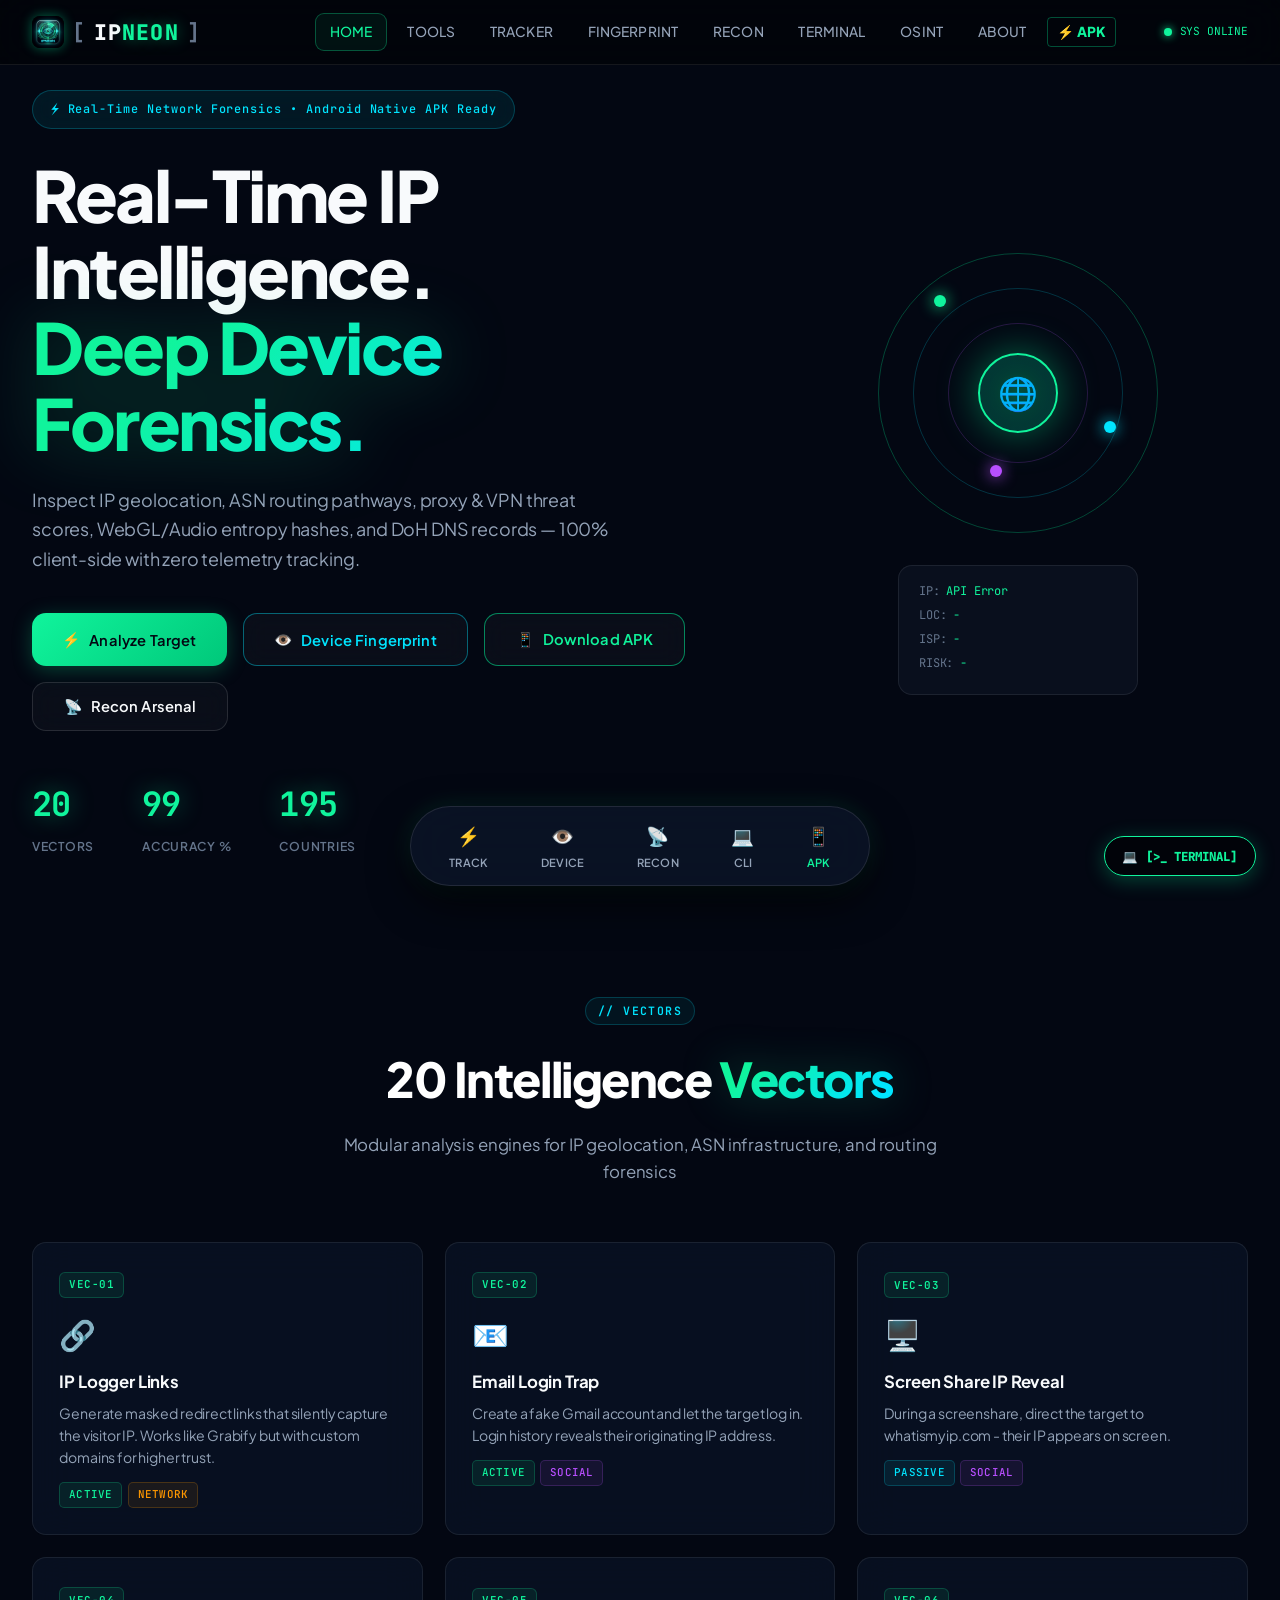
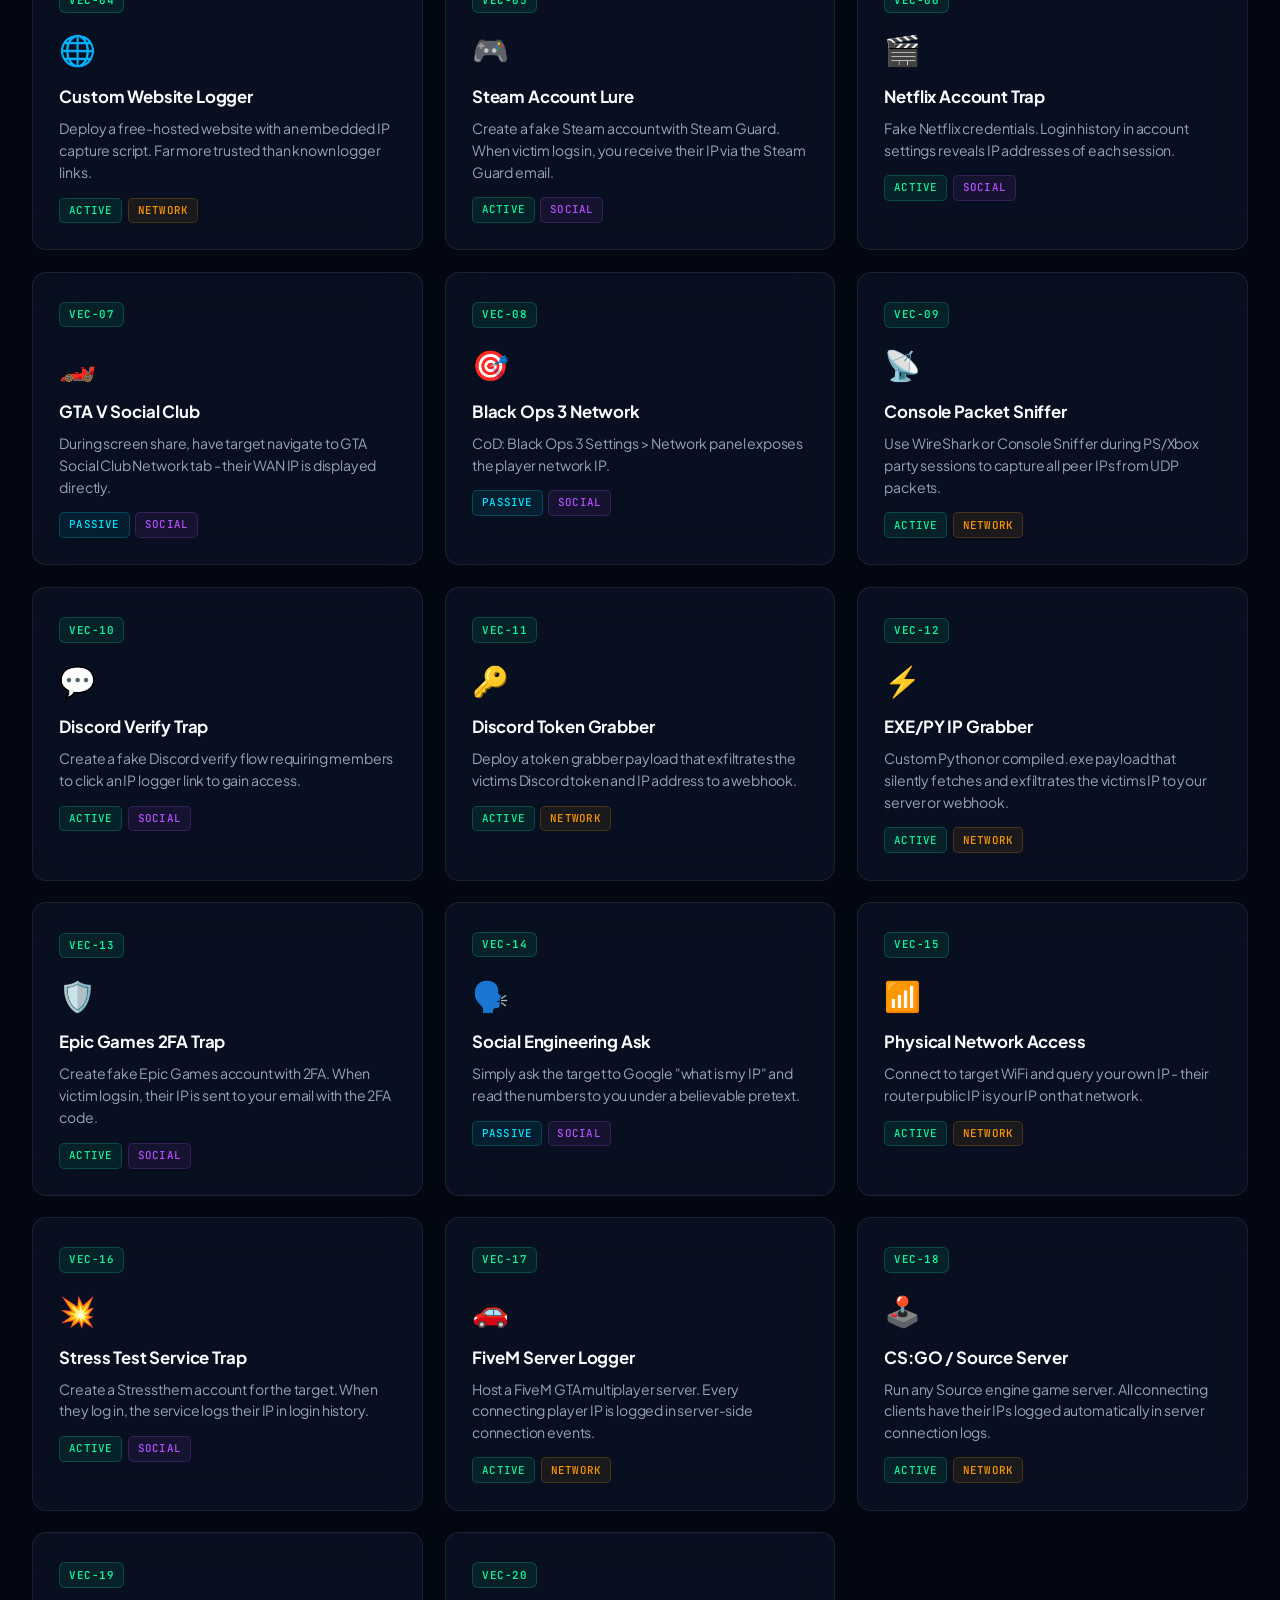
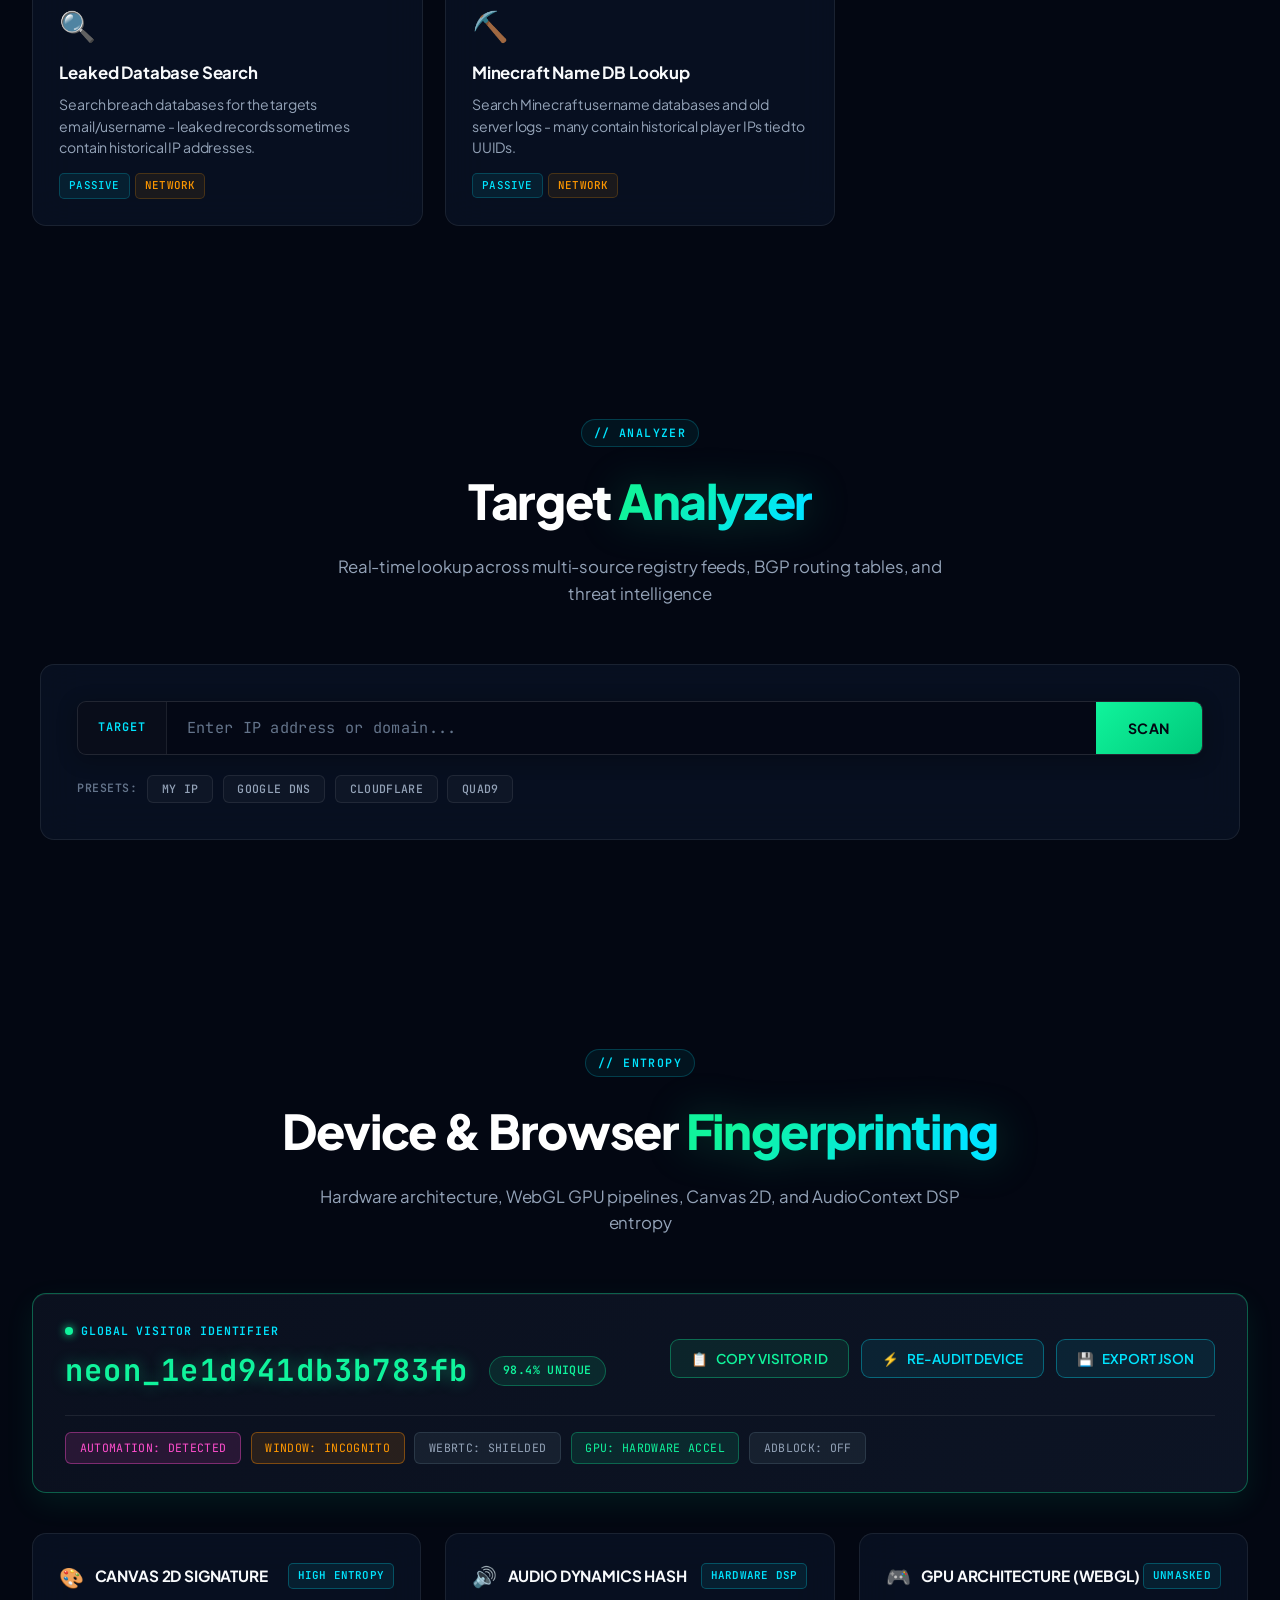
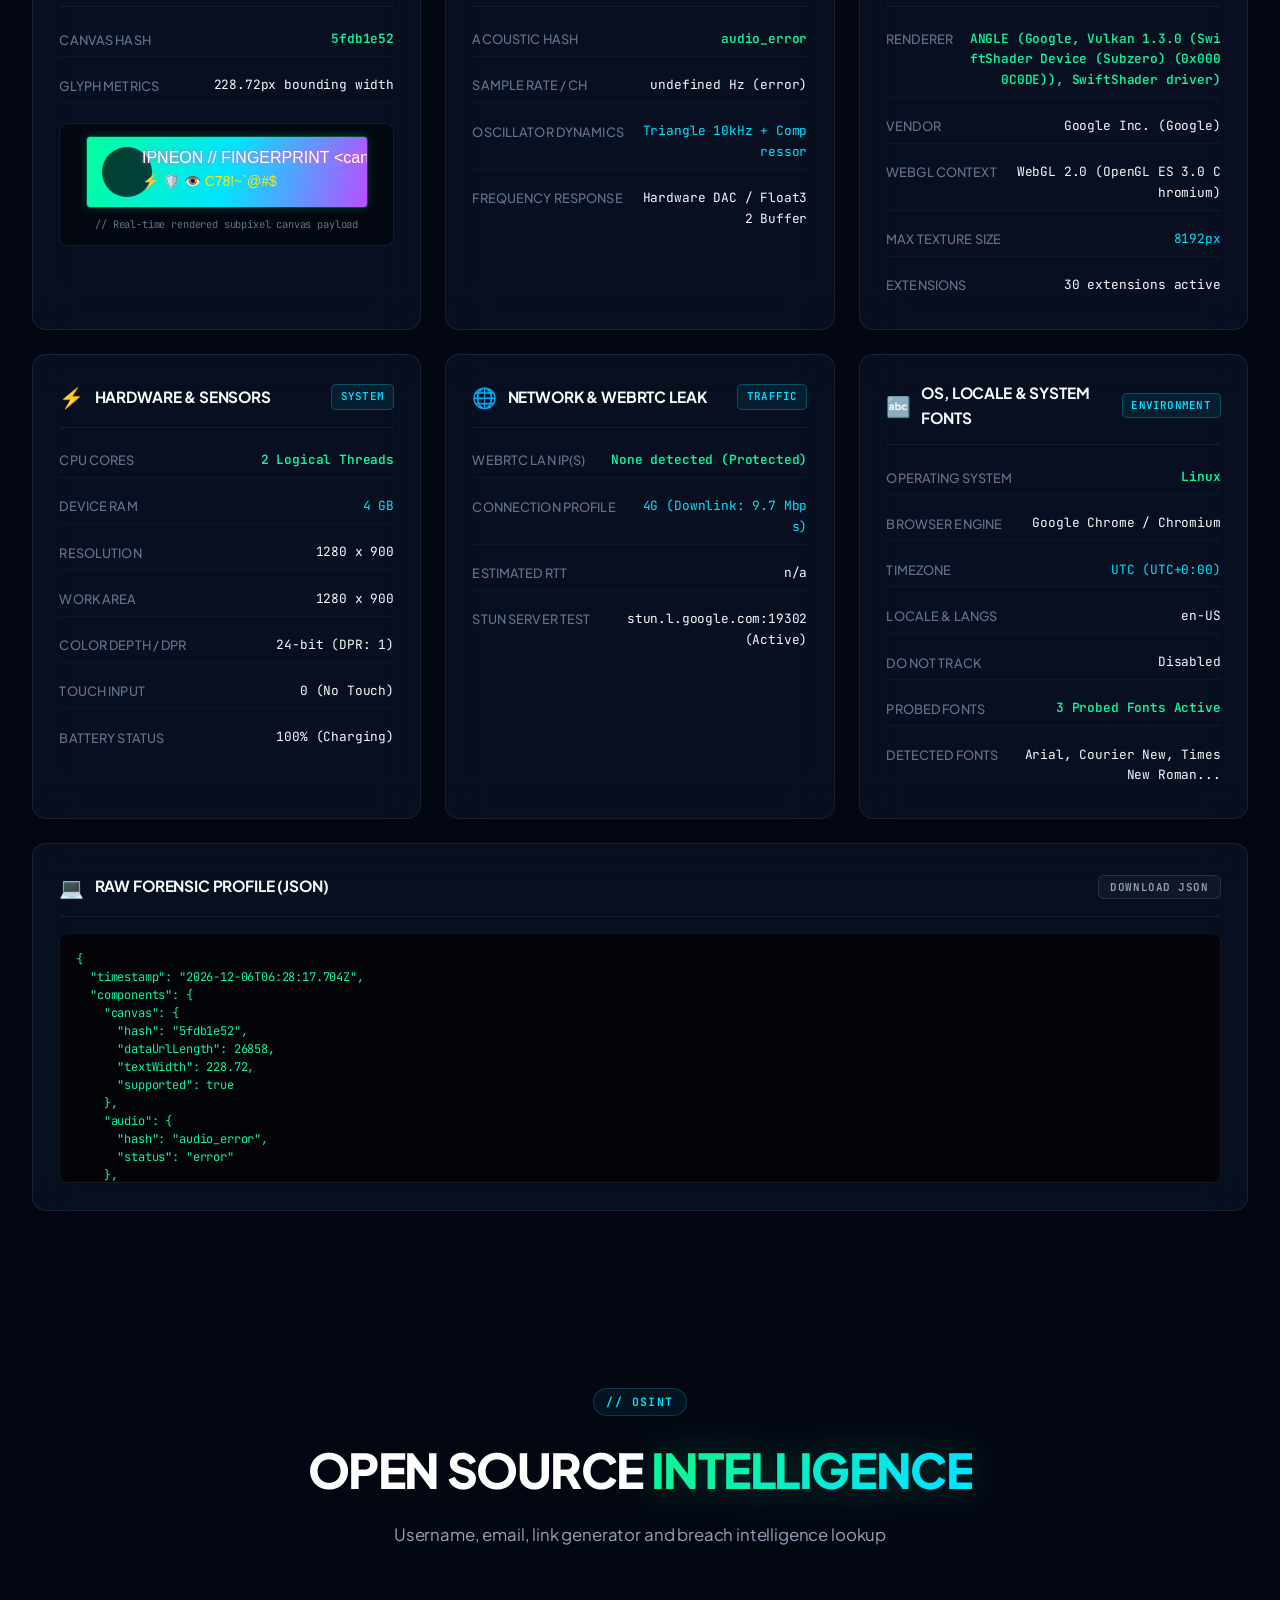
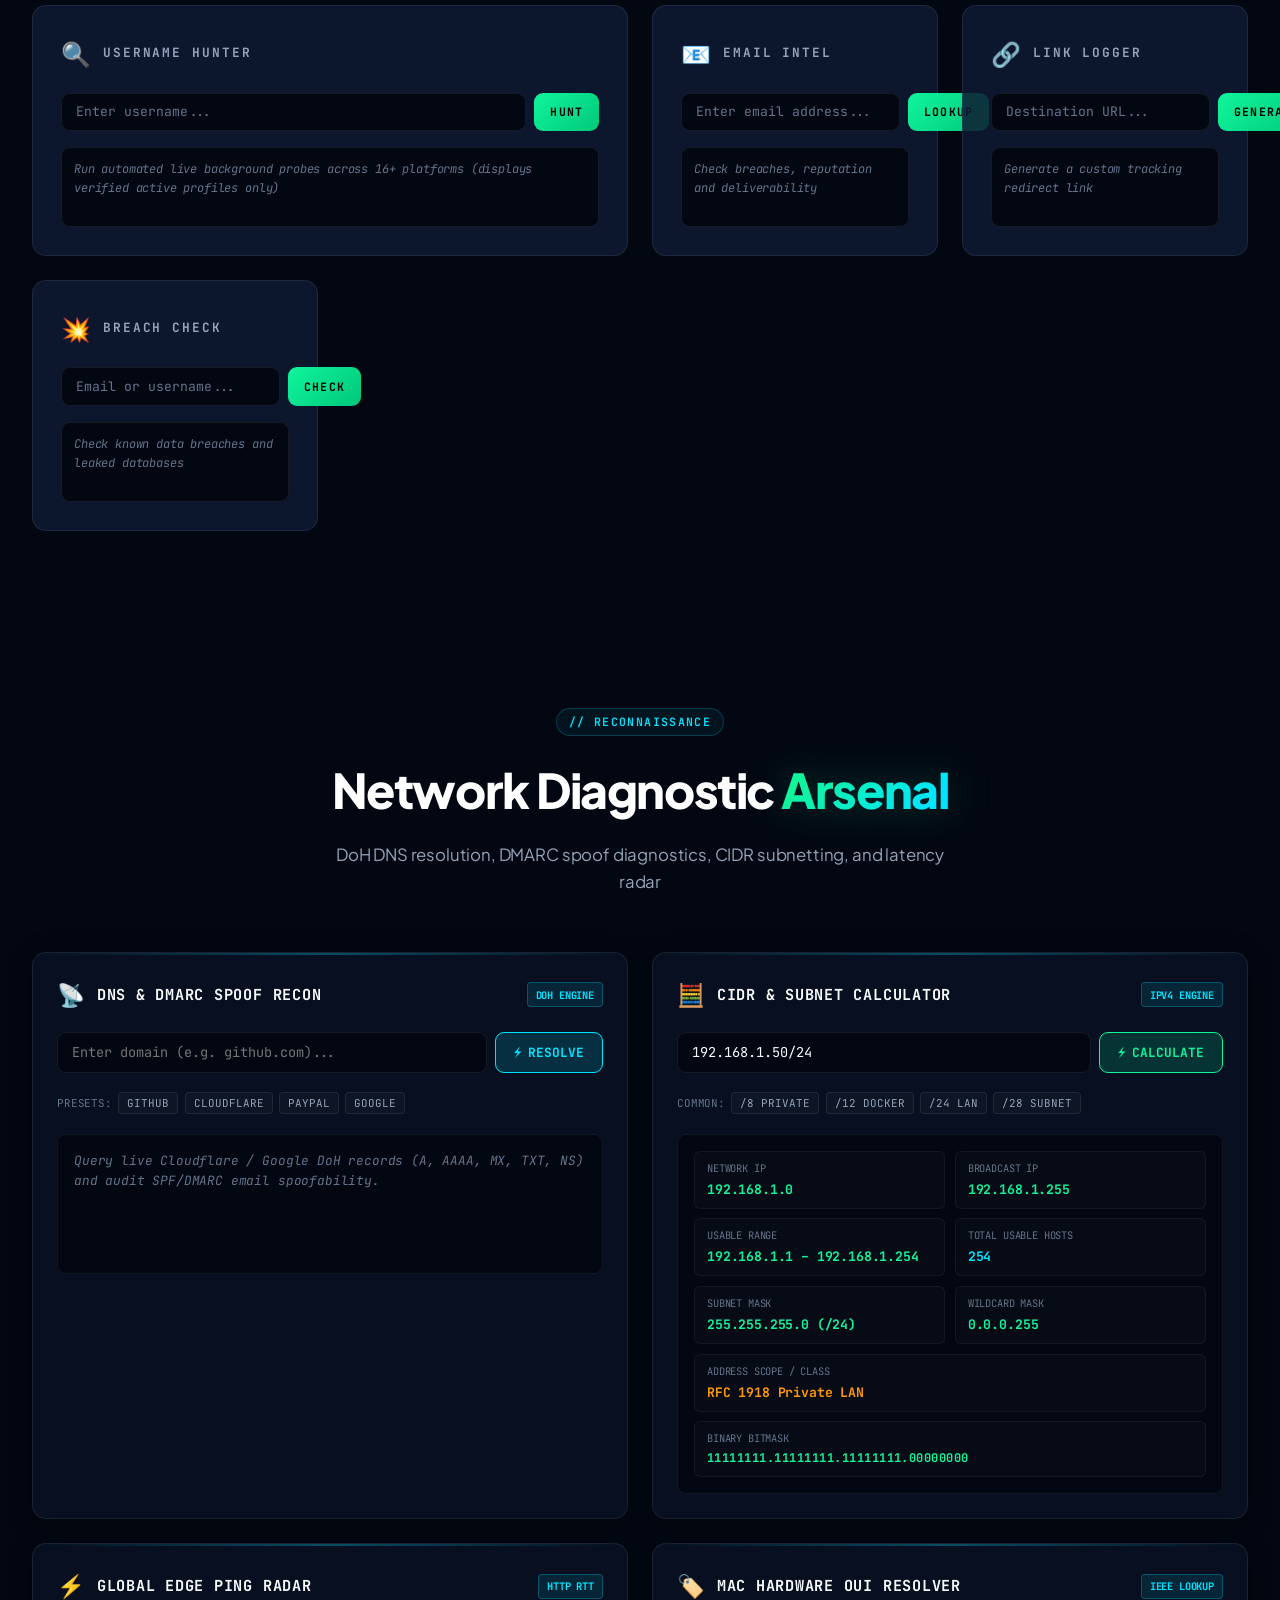
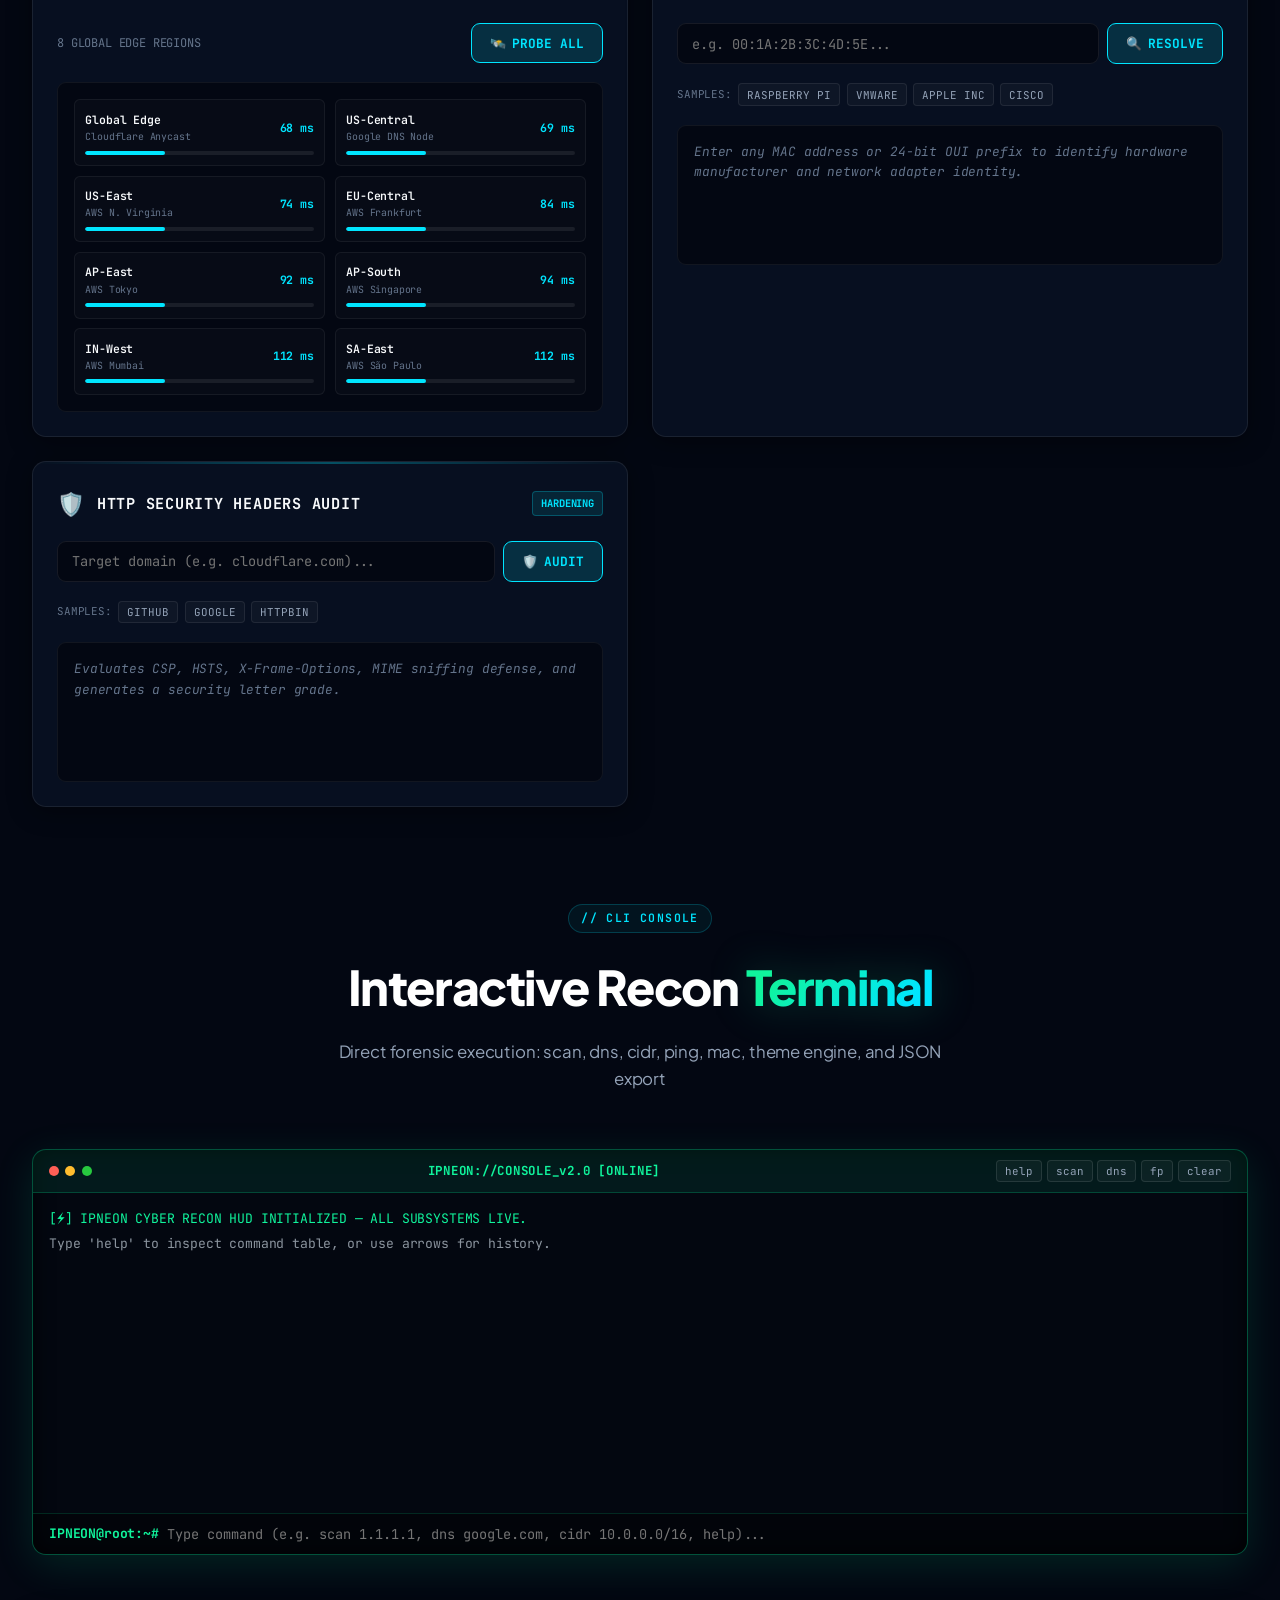
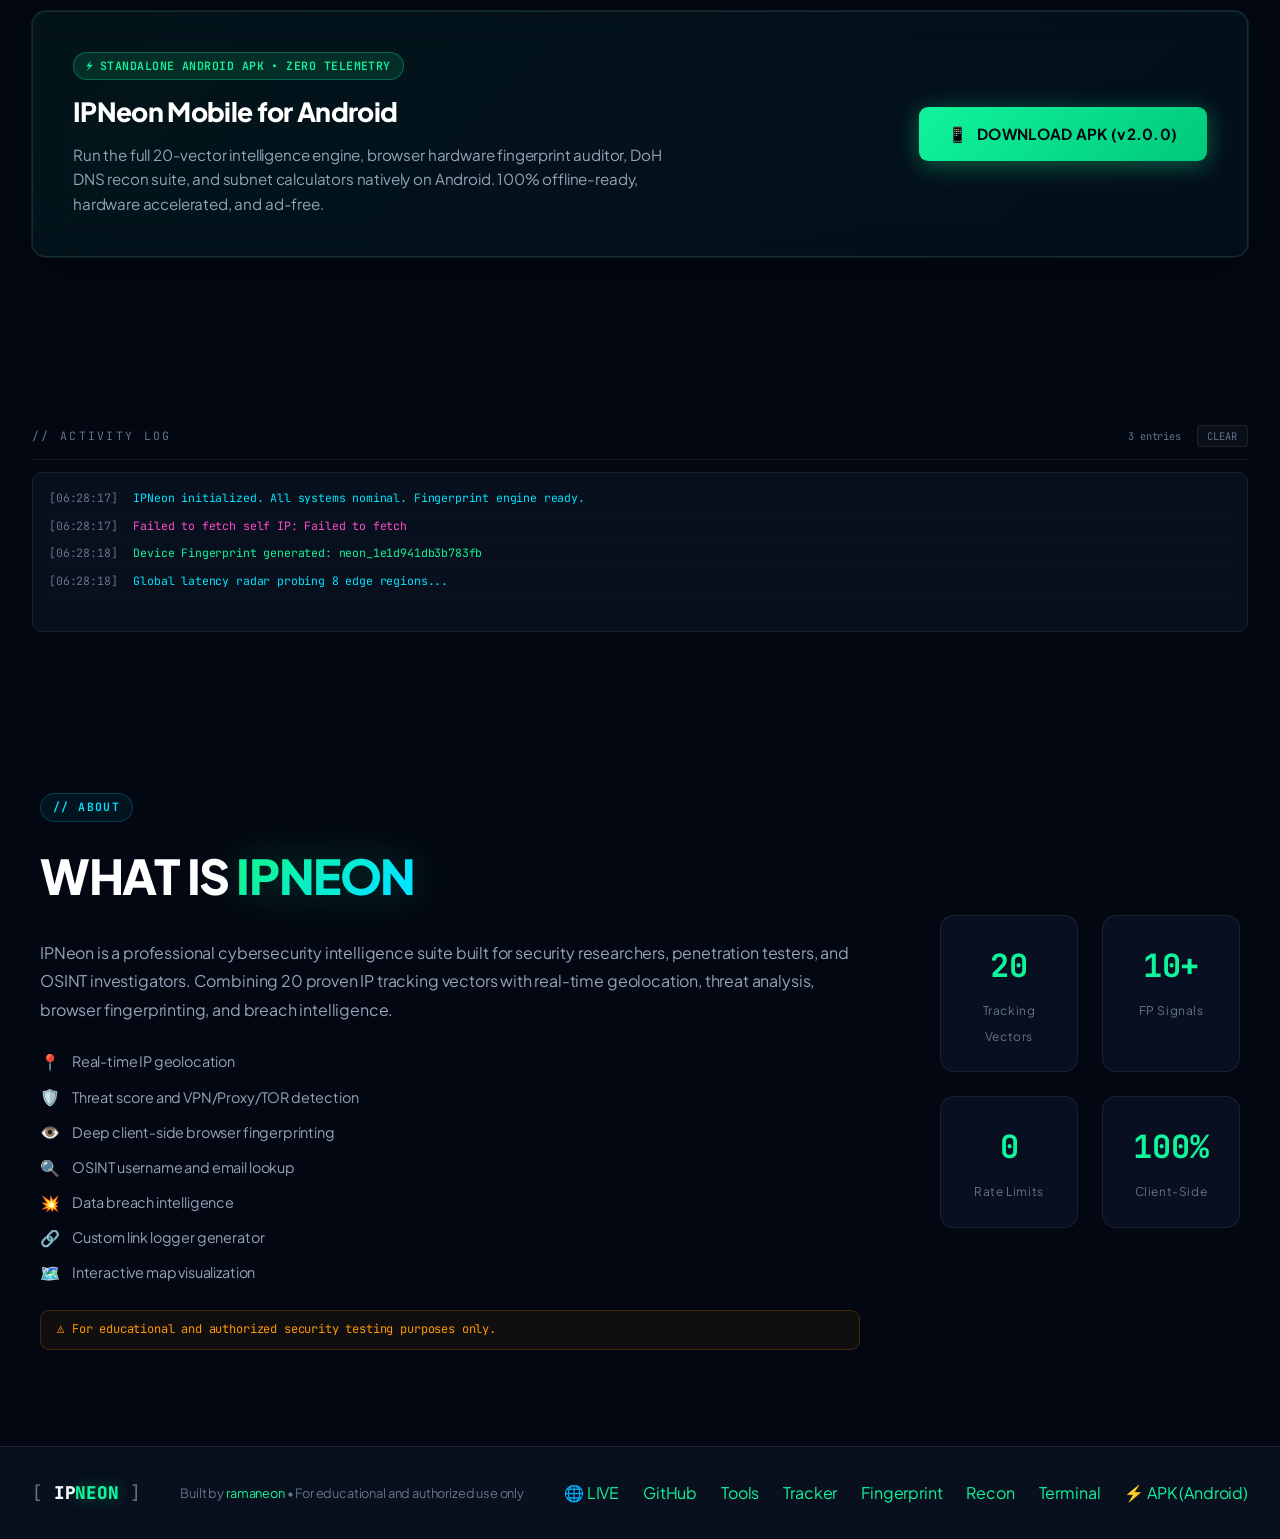
==== index.html @ 326566da "docs: remove external fingerprint.to references across repository and web pages" ====
﻿<!DOCTYPE html>
<html lang="en">
<head>
  <meta charset="UTF-8" />
  <meta name="viewport" content="width=device-width, initial-scale=1.0" />
  <title>IPNeon - Advanced IP Intelligence & Browser Fingerprinting Suite</title>
  <meta name="description" content="IPNeon is a professional cybersecurity suite for IP intelligence, OSINT reconnaissance, threat geolocation, and deep hardware/browser device fingerprinting." />
  <link rel="preconnect" href="https://fonts.googleapis.com" />
  <link rel="preconnect" href="https://fonts.gstatic.com" crossorigin />
  <link href="https://fonts.googleapis.com/css2?family=JetBrains+Mono:wght@400;500;600;700&family=Plus+Jakarta+Sans:ital,wght@0,300;0,400;0,500;0,600;0,700;0,800;1,400;1,600&display=swap" rel="stylesheet" />
  <link rel="stylesheet" href="css/style.css" />
</head>
<body>
  <!-- CYBER SPLASH BOOTLOADER HUD -->
  <div class="cyber-splash-screen" id="cyber-splash">
    <div class="splash-logo-wrap">
      <div class="splash-radar-pulse"></div>
      <img src="assets/logo.png" alt="IPNeon Cyber Logo" class="splash-logo-img" />
    </div>
    <div class="splash-title">IP<span>NEON</span></div>
    <div class="splash-progress-track">
      <div class="splash-progress-bar" id="splash-pbar"></div>
    </div>
    <div class="splash-status-text" id="splash-status">INITIALIZING RECON ENGINE...</div>
  </div>

  <canvas id="matrixCanvas"></canvas>
  <div id="particles"></div>

  <header class="header" id="header">
    <div class="header-inner">
      <div class="logo" id="logo">
        <img src="assets/logo.png" alt="Logo" class="header-logo-icon" />
        <span class="logo-bracket">[</span>
        <span class="logo-text">IP<span class="logo-accent">NEON</span></span>
        <span class="logo-bracket">]</span>
      </div>
      <nav class="nav" id="main-nav">
        <a href="#home" class="nav-link active" id="nav-home">HOME</a>
        <a href="#tools" class="nav-link" id="nav-tools">TOOLS</a>
        <a href="#tracker" class="nav-link" id="nav-tracker">TRACKER</a>
        <a href="#fingerprint" class="nav-link" id="nav-fingerprint">FINGERPRINT</a>
        <a href="#recon" class="nav-link" id="nav-recon">RECON</a>
        <a href="#terminal" class="nav-link" id="nav-terminal">TERMINAL</a>
        <a href="#osint" class="nav-link" id="nav-osint">OSINT</a>
        <a href="#about" class="nav-link" id="nav-about">ABOUT</a>
        <a href="ipneon.apk" download class="nav-link" id="nav-apk" style="color:var(--neon-green); font-weight:800; border:1px solid rgba(0,255,159,0.3); border-radius:4px; padding:0.2rem 0.6rem;">⚡ APK</a>
      </nav>
      <div class="header-status" id="header-status">
        <span class="status-dot"></span>
        <span class="status-text">SYS ONLINE</span>
      </div>
      <button class="hamburger" id="hamburger" onclick="toggleMenu()" aria-label="Toggle navigation">
        <span></span><span></span><span></span>
      </button>
    </div>
  </header>

  <section class="hero" id="home">
    <div class="hero-content">
      <div class="hero-badge" id="hero-badge">
        <span class="badge-icon">⚡</span> Real-Time Network Forensics &bull; Android Native APK Ready
      </div>
      <h1 class="hero-title" id="hero-title">
        <span class="title-line">Real-Time IP Intelligence.</span>
        <span class="title-line accent">Deep Device Forensics.</span>
      </h1>
      <p class="hero-sub" id="hero-sub">
        Inspect IP geolocation, ASN routing pathways, proxy &amp; VPN threat scores, WebGL/Audio entropy hashes, and DoH DNS records — 100% client-side with zero telemetry tracking.
      </p>
      <div class="hero-cta" id="hero-cta">
        <button class="btn-primary" id="btn-launch" onclick="scrollToSection('tracker')">
          <span class="btn-icon">⚡</span> Analyze Target
        </button>
        <button class="btn-secondary" id="btn-fp-hero" onclick="scrollToSection('fingerprint')" style="border-color: rgba(0,229,255,0.4); color: var(--neon-cyan);">
          <span class="btn-icon">👁️</span> Device Fingerprint
        </button>
        <a href="ipneon.apk" download class="btn-secondary" id="btn-apk-hero" style="border-color: rgba(0,255,159,0.5); color: var(--neon-green); text-decoration: none; display: inline-flex; align-items: center;">
          <span class="btn-icon">📱</span> Download APK
        </a>
        <button class="btn-secondary" id="btn-tools" onclick="scrollToSection('recon')">
          <span class="btn-icon">📡</span> Recon Arsenal
        </button>
      </div>
      <div class="hero-stats" id="hero-stats">
        <div class="stat-item">
          <span class="stat-num" data-target="20">0</span>
          <span class="stat-label">VECTORS</span>
        </div>
        <div class="stat-item">
          <span class="stat-num" data-target="99">0</span>
          <span class="stat-label">ACCURACY %</span>
        </div>
        <div class="stat-item">
          <span class="stat-num" data-target="195">0</span>
          <span class="stat-label">COUNTRIES</span>
        </div>
      </div>
    </div>
    <div class="hero-visual" id="hero-visual">
      <div class="globe-wrapper">
        <div class="globe" id="globe">
          <div class="globe-ring r1"></div>
          <div class="globe-ring r2"></div>
          <div class="globe-ring r3"></div>
          <div class="globe-core"><span class="globe-icon">🌐</span></div>
          <div class="globe-ping p1"></div>
          <div class="globe-ping p2"></div>
          <div class="globe-ping p3"></div>
        </div>
        <div class="globe-data" id="globe-data">
          <div class="gd-item">IP: <span class="gd-val" id="live-ip">Fetching...</span></div>
          <div class="gd-item">LOC: <span class="gd-val" id="live-loc">-</span></div>
          <div class="gd-item">ISP: <span class="gd-val" id="live-isp">-</span></div>
          <div class="gd-item">RISK: <span class="gd-val" id="live-threat">-</span></div>
        </div>
      </div>
    </div>
  </section>

  <section class="tools-section" id="tools">
    <div class="section-header">
      <span class="section-tag">// VECTORS</span>
      <h2 class="section-title">20 Intelligence <span class="accent">Vectors</span></h2>
      <p class="section-sub">Modular analysis engines for IP geolocation, ASN infrastructure, and routing forensics</p>
    </div>
    <div class="tools-grid" id="tools-grid"></div>
  </section>

  <section class="tracker-section" id="tracker">
    <div class="section-header">
      <span class="section-tag">// ANALYZER</span>
      <h2 class="section-title">Target <span class="accent">Analyzer</span></h2>
      <p class="section-sub">Real-time lookup across multi-source registry feeds, BGP routing tables, and threat intelligence</p>
    </div>
    <div class="tracker-container" id="tracker-container">
      <div class="tracker-input-panel" id="tracker-input-panel">
        <div class="input-group" id="input-group-main">
          <div class="input-prefix">TARGET</div>
          <input type="text" id="ip-input" class="ip-input" placeholder="Enter IP address or domain..." autocomplete="off" spellcheck="false" onkeydown="if(event.key==='Enter')runIPScan()" />
          <button class="btn-scan" id="btn-scan" onclick="runIPScan()">
            <span id="scan-btn-text">SCAN</span>
            <span class="scan-loader hidden" id="scan-loader">⌛</span>
          </button>
        </div>
        <div class="quick-targets" id="quick-targets">
          <span class="qt-label">PRESETS:</span>
          <button class="qt-btn" onclick="scanMyIP()">MY IP</button>
          <button class="qt-btn" onclick="scanPreset('8.8.8.8')">GOOGLE DNS</button>
          <button class="qt-btn" onclick="scanPreset('1.1.1.1')">CLOUDFLARE</button>
          <button class="qt-btn" onclick="scanPreset('9.9.9.9')">QUAD9</button>
        </div>
      </div>
      <div class="tracker-results hidden" id="tracker-results">
        <div class="results-grid" id="results-grid">
          <div class="result-card card-primary" id="card-geo">
            <div class="card-header">
              <span class="card-icon">📍</span>
              <span class="card-title">GEOLOCATION</span>
              <span class="card-status live">LIVE</span>
            </div>
            <div class="card-body">
              <div class="info-row"><span class="info-label">IP</span><span class="info-val highlight" id="res-ip">-</span></div>
              <div class="info-row"><span class="info-label">CITY</span><span class="info-val" id="res-city">-</span></div>
              <div class="info-row"><span class="info-label">REGION</span><span class="info-val" id="res-region">-</span></div>
              <div class="info-row"><span class="info-label">COUNTRY</span><span class="info-val" id="res-country">-</span></div>
              <div class="info-row"><span class="info-label">POSTAL</span><span class="info-val" id="res-postal">-</span></div>
              <div class="info-row"><span class="info-label">COORDS</span><span class="info-val" id="res-coords">-</span></div>
              <div class="info-row"><span class="info-label">TIMEZONE</span><span class="info-val" id="res-timezone">-</span></div>
            </div>
          </div>
          <div class="result-card card-secondary" id="card-network">
            <div class="card-header">
              <span class="card-icon">🌐</span>
              <span class="card-title">NETWORK</span>
              <span class="card-status" id="net-status">BGP</span>
            </div>
            <div class="card-body">
              <div class="info-row"><span class="info-label">ISP</span><span class="info-val" id="res-isp">-</span></div>
              <div class="info-row"><span class="info-label">ORG</span><span class="info-val" id="res-org">-</span></div>
              <div class="info-row"><span class="info-label">ASN</span><span class="info-val" id="res-asn">-</span></div>
              <div class="info-row"><span class="info-label">TYPE</span><span class="info-val" id="res-type">-</span></div>
              <div class="info-row"><span class="info-label">HOSTNAME</span><span class="info-val" id="res-hostname">-</span></div>
              <div class="info-row"><span class="info-label">DOMAIN</span><span class="info-val" id="res-domain">-</span></div>
            </div>
          </div>
          <div class="result-card card-threat" id="card-threat">
            <div class="card-header">
              <span class="card-icon">🛡️</span>
              <span class="card-title">THREAT ANALYSIS</span>
            </div>
            <div class="card-body">
              <div class="threat-gauge" id="threat-gauge">
                <svg viewBox="0 0 120 70" class="gauge-svg">
                  <path d="M10,65 A55,55 0 0,1 110,65" fill="none" stroke="#1a1a2e" stroke-width="10"/>
                  <path id="gauge-arc" d="M10,65 A55,55 0 0,1 110,65" fill="none" stroke="#00ff9f" stroke-width="10" stroke-dasharray="0 173"/>
                  <text x="60" y="58" text-anchor="middle" class="gauge-text" id="gauge-score-text">0</text>
                </svg>
                <div class="gauge-label" id="gauge-label">SAFE</div>
              </div>
              <div class="threat-flags">
                <div class="flag-row"><span class="flag-label">VPN</span><span class="flag-val" id="res-vpn">-</span></div>
                <div class="flag-row"><span class="flag-label">PROXY</span><span class="flag-val" id="res-proxy">-</span></div>
                <div class="flag-row"><span class="flag-label">TOR</span><span class="flag-val" id="res-tor">-</span></div>
                <div class="flag-row"><span class="flag-label">BOT</span><span class="flag-val" id="res-bot">-</span></div>
                <div class="flag-row"><span class="flag-label">DATACENTER</span><span class="flag-val" id="res-dc">-</span></div>
              </div>
            </div>
          </div>
          <div class="result-card card-map" id="card-map">
            <div class="card-header">
              <span class="card-icon">🗺️</span>
              <span class="card-title">MAP LOCATION</span>
            </div>
            <div class="map-container" id="map-container">
              <div class="map-placeholder" id="map-placeholder">
                <span class="map-icon">📍</span>
                <span>Scan an IP to pinpoint location</span>
              </div>
              <iframe id="map-frame" class="map-frame hidden" frameborder="0" allowfullscreen></iframe>
            </div>
          </div>
          <div class="result-card card-whois" id="card-whois">
            <div class="card-header">
              <span class="card-icon">📋</span>
              <span class="card-title">ADDITIONAL DATA</span>
            </div>
            <div class="card-body">
              <div class="info-row"><span class="info-label">MOBILE</span><span class="info-val" id="res-mobile">-</span></div>
              <div class="info-row"><span class="info-label">CONTINENT</span><span class="info-val" id="res-continent">-</span></div>
              <div class="info-row"><span class="info-label">CURRENCY</span><span class="info-val" id="res-currency">-</span></div>
              <div class="info-row"><span class="info-label">LANG</span><span class="info-val" id="res-lang">-</span></div>
              <div class="info-row"><span class="info-label">FLAG</span><span class="info-val" id="res-flag">-</span></div>
              <div class="info-row"><span class="info-label">CALLING</span><span class="info-val" id="res-calling">-</span></div>
            </div>
          </div>
          <div class="result-card card-terminal" id="card-terminal">
            <div class="card-header">
              <span class="card-icon">💻</span>
              <span class="card-title">RAW OUTPUT</span>
              <button class="copy-btn" id="copy-raw-btn" onclick="copyRaw()">COPY</button>
            </div>
            <div class="terminal-body">
              <pre id="raw-output" class="raw-pre">// Awaiting target...</pre>
            </div>
          </div>
        </div>
      </div>
    </div>
  </section>

  <!-- BROWSER FINGERPRINTING SECTION -->
  <section class="fingerprint-section" id="fingerprint">
    <div class="section-header">
      <span class="section-tag">// ENTROPY</span>
      <h2 class="section-title">Device &amp; Browser <span class="accent">Fingerprinting</span></h2>
      <p class="section-sub">Hardware architecture, WebGL GPU pipelines, Canvas 2D, and AudioContext DSP entropy</p>
    </div>

    <!-- Hero Visitor ID Card -->
    <div class="fp-hero-card" id="fp-hero-card">
      <div class="fp-hero-top">
        <div class="fp-id-group">
          <span class="fp-id-label">
            <span class="status-dot"></span> GLOBAL VISITOR IDENTIFIER
          </span>
          <div class="fp-id-val-wrap">
            <span class="fp-visitor-id" id="fp-visitor-id">CALCULATING...</span>
            <span class="fp-confidence-badge" id="fp-confidence">ANALYZING ENTROPY</span>
          </div>
        </div>
        <div class="fp-actions">
          <button class="fp-btn" id="btn-copy-fp" onclick="copyFingerprintId()">
            <span>📋</span> COPY VISITOR ID
          </button>
          <button class="fp-btn fp-btn-secondary" id="btn-rescan-fp" onclick="collectFingerprint()">
            <span>⚡</span> RE-AUDIT DEVICE
          </button>
          <button class="fp-btn fp-btn-secondary" id="btn-export-fp" onclick="exportFingerprintJson()">
            <span>💾</span> EXPORT JSON
          </button>
        </div>
      </div>

      <!-- Anomaly & Bot Badges -->
      <div class="fp-badges-row">
        <div class="fp-badge badge-neutral" id="badge-bot">BOT: TESTING...</div>
        <div class="fp-badge badge-neutral" id="badge-incognito">WINDOW: DETECTING...</div>
        <div class="fp-badge badge-neutral" id="badge-webrtc">WEBRTC: CHECKING...</div>
        <div class="fp-badge badge-neutral" id="badge-gpu">GPU: QUERYING...</div>
        <div class="fp-badge badge-neutral" id="badge-adblock">ADBLOCK: TESTING...</div>
      </div>
    </div>

    <!-- Fingerprint Analysis Grid -->
    <div class="fp-grid">

      <!-- Card 1: Canvas & Visual Signature -->
      <div class="fp-card">
        <div class="fp-card-header">
          <div class="fp-card-title-group">
            <span class="fp-card-icon">🎨</span>
            <span class="fp-card-title">CANVAS 2D SIGNATURE</span>
          </div>
          <span class="fp-card-tag">HIGH ENTROPY</span>
        </div>
        <div class="fp-card-body">
          <div class="fp-prop-row">
            <span class="fp-prop-label">CANVAS HASH</span>
            <span class="fp-prop-val highlight" id="fp-canvas-hash">Analyzing...</span>
          </div>
          <div class="fp-prop-row">
            <span class="fp-prop-label">GLYPH METRICS</span>
            <span class="fp-prop-val" id="fp-canvas-metrics">Calculating...</span>
          </div>
          <div class="fp-canvas-box">
            <canvas id="fp-canvas-preview" class="fp-canvas-preview"></canvas>
            <span class="fp-canvas-sub">// Real-time rendered subpixel canvas payload</span>
          </div>
        </div>
      </div>

      <!-- Card 2: AudioContext Acoustic Signature -->
      <div class="fp-card">
        <div class="fp-card-header">
          <div class="fp-card-title-group">
            <span class="fp-card-icon">🔊</span>
            <span class="fp-card-title">AUDIO DYNAMICS HASH</span>
          </div>
          <span class="fp-card-tag">HARDWARE DSP</span>
        </div>
        <div class="fp-card-body">
          <div class="fp-prop-row">
            <span class="fp-prop-label">ACOUSTIC HASH</span>
            <span class="fp-prop-val highlight" id="fp-audio-hash">Synthesizing...</span>
          </div>
          <div class="fp-prop-row">
            <span class="fp-prop-label">SAMPLE RATE / CH</span>
            <span class="fp-prop-val" id="fp-audio-rate">Querying...</span>
          </div>
          <div class="fp-prop-row">
            <span class="fp-prop-label">OSCILLATOR DYNAMICS</span>
            <span class="fp-prop-val cyan">Triangle 10kHz + Compressor</span>
          </div>
          <div class="fp-prop-row">
            <span class="fp-prop-label">FREQUENCY RESPONSE</span>
            <span class="fp-prop-val">Hardware DAC / Float32 Buffer</span>
          </div>
        </div>
      </div>

      <!-- Card 3: WebGL & GPU Hardware -->
      <div class="fp-card">
        <div class="fp-card-header">
          <div class="fp-card-title-group">
            <span class="fp-card-icon">🎮</span>
            <span class="fp-card-title">GPU ARCHITECTURE (WEBGL)</span>
          </div>
          <span class="fp-card-tag">UNMASKED</span>
        </div>
        <div class="fp-card-body">
          <div class="fp-prop-row">
            <span class="fp-prop-label">RENDERER</span>
            <span class="fp-prop-val highlight" id="fp-gpu-renderer">Querying GPU...</span>
          </div>
          <div class="fp-prop-row">
            <span class="fp-prop-label">VENDOR</span>
            <span class="fp-prop-val" id="fp-gpu-vendor">-</span>
          </div>
          <div class="fp-prop-row">
            <span class="fp-prop-label">WEBGL CONTEXT</span>
            <span class="fp-prop-val" id="fp-webgl-version">-</span>
          </div>
          <div class="fp-prop-row">
            <span class="fp-prop-label">MAX TEXTURE SIZE</span>
            <span class="fp-prop-val cyan" id="fp-max-texture">-</span>
          </div>
          <div class="fp-prop-row">
            <span class="fp-prop-label">EXTENSIONS</span>
            <span class="fp-prop-val" id="fp-webgl-exts">-</span>
          </div>
        </div>
      </div>

      <!-- Card 4: Hardware & Display Sensors -->
      <div class="fp-card">
        <div class="fp-card-header">
          <div class="fp-card-title-group">
            <span class="fp-card-icon">⚡</span>
            <span class="fp-card-title">HARDWARE & SENSORS</span>
          </div>
          <span class="fp-card-tag">SYSTEM</span>
        </div>
        <div class="fp-card-body">
          <div class="fp-prop-row">
            <span class="fp-prop-label">CPU CORES</span>
            <span class="fp-prop-val highlight" id="fp-cpu-cores">Querying...</span>
          </div>
          <div class="fp-prop-row">
            <span class="fp-prop-label">DEVICE RAM</span>
            <span class="fp-prop-val cyan" id="fp-ram-mem">Querying...</span>
          </div>
          <div class="fp-prop-row">
            <span class="fp-prop-label">RESOLUTION</span>
            <span class="fp-prop-val" id="fp-screen-res">-</span>
          </div>
          <div class="fp-prop-row">
            <span class="fp-prop-label">WORK AREA</span>
            <span class="fp-prop-val" id="fp-screen-avail">-</span>
          </div>
          <div class="fp-prop-row">
            <span class="fp-prop-label">COLOR DEPTH / DPR</span>
            <span class="fp-prop-val" id="fp-color-depth">-</span>
          </div>
          <div class="fp-prop-row">
            <span class="fp-prop-label">TOUCH INPUT</span>
            <span class="fp-prop-val" id="fp-touch-points">-</span>
          </div>
          <div class="fp-prop-row">
            <span class="fp-prop-label">BATTERY STATUS</span>
            <span class="fp-prop-val" id="fp-battery-stat">-</span>
          </div>
        </div>
      </div>

      <!-- Card 5: Network & WebRTC Leak -->
      <div class="fp-card">
        <div class="fp-card-header">
          <div class="fp-card-title-group">
            <span class="fp-card-icon">🌐</span>
            <span class="fp-card-title">NETWORK & WEBRTC LEAK</span>
          </div>
          <span class="fp-card-tag">TRAFFIC</span>
        </div>
        <div class="fp-card-body">
          <div class="fp-prop-row">
            <span class="fp-prop-label">WEBRTC LAN IP(S)</span>
            <span class="fp-prop-val highlight" id="fp-webrtc-ips">Scanning candidates...</span>
          </div>
          <div class="fp-prop-row">
            <span class="fp-prop-label">CONNECTION PROFILE</span>
            <span class="fp-prop-val cyan" id="fp-net-type">-</span>
          </div>
          <div class="fp-prop-row">
            <span class="fp-prop-label">ESTIMATED RTT</span>
            <span class="fp-prop-val" id="fp-net-rtt">-</span>
          </div>
          <div class="fp-prop-row">
            <span class="fp-prop-label">STUN SERVER TEST</span>
            <span class="fp-prop-val">stun.l.google.com:19302 (Active)</span>
          </div>
        </div>
      </div>

      <!-- Card 6: OS, Locale & Fonts -->
      <div class="fp-card">
        <div class="fp-card-header">
          <div class="fp-card-title-group">
            <span class="fp-card-icon">🔤</span>
            <span class="fp-card-title">OS, LOCALE & SYSTEM FONTS</span>
          </div>
          <span class="fp-card-tag">ENVIRONMENT</span>
        </div>
        <div class="fp-card-body">
          <div class="fp-prop-row">
            <span class="fp-prop-label">OPERATING SYSTEM</span>
            <span class="fp-prop-val highlight" id="fp-os-name">Detecting...</span>
          </div>
          <div class="fp-prop-row">
            <span class="fp-prop-label">BROWSER ENGINE</span>
            <span class="fp-prop-val" id="fp-browser-name">-</span>
          </div>
          <div class="fp-prop-row">
            <span class="fp-prop-label">TIMEZONE</span>
            <span class="fp-prop-val cyan" id="fp-timezone">-</span>
          </div>
          <div class="fp-prop-row">
            <span class="fp-prop-label">LOCALE & LANGS</span>
            <span class="fp-prop-val" id="fp-locale-langs">-</span>
          </div>
          <div class="fp-prop-row">
            <span class="fp-prop-label">DO NOT TRACK</span>
            <span class="fp-prop-val" id="fp-dnt-status">-</span>
          </div>
          <div class="fp-prop-row">
            <span class="fp-prop-label">PROBED FONTS</span>
            <span class="fp-prop-val highlight" id="fp-fonts-count">-</span>
          </div>
          <div class="fp-prop-row">
            <span class="fp-prop-label">DETECTED FONTS</span>
            <span class="fp-prop-val" id="fp-fonts-list">-</span>
          </div>
        </div>
      </div>

      <!-- Card 7: Full Raw Profile JSON Terminal -->
      <div class="fp-card fp-card-full">
        <div class="fp-card-header">
          <div class="fp-card-title-group">
            <span class="fp-card-icon">💻</span>
            <span class="fp-card-title">RAW FORENSIC PROFILE (JSON)</span>
          </div>
          <button class="copy-btn" onclick="exportFingerprintJson()">DOWNLOAD JSON</button>
        </div>
        <div class="fp-terminal">
          <pre class="fp-raw-code" id="fp-raw-json">// Awaiting complete fingerprint telemetry synthesis...</pre>
        </div>
      </div>

    </div>
  </section>

  <section class="osint-section" id="osint">
    <div class="section-header">
      <span class="section-tag">// OSINT</span>
      <h2 class="section-title">OPEN SOURCE <span class="accent">INTELLIGENCE</span></h2>
      <p class="section-sub">Username, email, link generator and breach intelligence lookup</p>
    </div>
    <div class="osint-grid" id="osint-grid">
      <div class="osint-card osint-card-large" id="osint-username">
        <div class="osint-card-header">
          <span class="osint-icon">🔍</span>
          <h3 class="osint-title">USERNAME HUNTER</h3>
        </div>
        <div class="osint-input-row">
          <input type="text" id="username-input" class="osint-input" placeholder="Enter username..." onkeydown="if(event.key==='Enter')huntUsername()" />
          <button class="osint-btn" id="btn-username" onclick="huntUsername()">HUNT</button>
        </div>
        <div class="osint-results" id="username-results">
          <p class="osint-hint">Run automated live background probes across 16+ platforms (displays verified active profiles only)</p>
        </div>
      </div>
      <div class="osint-card" id="osint-email">
        <div class="osint-card-header">
          <span class="osint-icon">📧</span>
          <h3 class="osint-title">EMAIL INTEL</h3>
        </div>
        <div class="osint-input-row">
          <input type="text" id="email-input" class="osint-input" placeholder="Enter email address..." onkeydown="if(event.key==='Enter')lookupEmail()" />
          <button class="osint-btn" id="btn-email" onclick="lookupEmail()">LOOKUP</button>
        </div>
        <div class="osint-results" id="email-results">
          <p class="osint-hint">Check breaches, reputation and deliverability</p>
        </div>
      </div>
      <div class="osint-card" id="osint-logger">
        <div class="osint-card-header">
          <span class="osint-icon">🔗</span>
          <h3 class="osint-title">LINK LOGGER</h3>
        </div>
        <div class="osint-input-row">
          <input type="text" id="link-target" class="osint-input" placeholder="Destination URL..." onkeydown="if(event.key==='Enter')generateLoggerLink()" />
          <button class="osint-btn" id="btn-genlink" onclick="generateLoggerLink()">GENERATE</button>
        </div>
        <div class="osint-results" id="link-results">
          <p class="osint-hint">Generate a custom tracking redirect link</p>
        </div>
      </div>
      <div class="osint-card" id="osint-breach">
        <div class="osint-card-header">
          <span class="osint-icon">💥</span>
          <h3 class="osint-title">BREACH CHECK</h3>
        </div>
        <div class="osint-input-row">
          <input type="text" id="breach-input" class="osint-input" placeholder="Email or username..." onkeydown="if(event.key==='Enter')checkBreach()" />
          <button class="osint-btn" id="btn-breach" onclick="checkBreach()">CHECK</button>
        </div>
        <div class="osint-results" id="breach-results">
          <p class="osint-hint">Check known data breaches and leaked databases</p>
        </div>
      </div>
    </div>
  </section>

  <!-- RECON ARSENAL -->
  <section class="recon-section" id="recon">
    <div class="section-header">
      <span class="section-tag">// RECONNAISSANCE</span>
      <h2 class="section-title">Network Diagnostic <span class="accent">Arsenal</span></h2>
      <p class="section-sub">DoH DNS resolution, DMARC spoof diagnostics, CIDR subnetting, and latency radar</p>
    </div>

    <div class="recon-grid">
      <!-- 1. Live DNS & DMARC Spoof Analyzer -->
      <div class="recon-card" id="card-dns">
        <div class="recon-card-header">
          <div class="recon-title-group">
            <span class="recon-icon">📡</span>
            <span class="recon-title">DNS & DMARC SPOOF RECON</span>
          </div>
          <span class="recon-tag">DOH ENGINE</span>
        </div>
        <div class="recon-input-row">
          <input type="text" id="dns-input" class="recon-input" placeholder="Enter domain (e.g. github.com)..." onkeydown="if(event.key==='Enter')runDnsRecon()" />
          <button class="recon-btn" id="btn-dns-recon" onclick="runDnsRecon()">
            <span>⚡</span> RESOLVE
          </button>
        </div>
        <div class="recon-presets">
          <span style="font-size:0.68rem; color:var(--text-dim); font-family:var(--font-mono);">PRESETS:</span>
          <button class="recon-preset-btn" onclick="dnsPreset('github.com')">GITHUB</button>
          <button class="recon-preset-btn" onclick="dnsPreset('cloudflare.com')">CLOUDFLARE</button>
          <button class="recon-preset-btn" onclick="dnsPreset('paypal.com')">PAYPAL</button>
          <button class="recon-preset-btn" onclick="dnsPreset('google.com')">GOOGLE</button>
        </div>
        <div class="recon-res-box" id="dns-results">
          <p class="osint-hint">Query live Cloudflare / Google DoH records (A, AAAA, MX, TXT, NS) and audit SPF/DMARC email spoofability.</p>
        </div>
      </div>

      <!-- 2. Cyber Subnet & CIDR Calculator -->
      <div class="recon-card" id="card-cidr">
        <div class="recon-card-header">
          <div class="recon-title-group">
            <span class="recon-icon">🧮</span>
            <span class="recon-title">CIDR & SUBNET CALCULATOR</span>
          </div>
          <span class="recon-tag">IPV4 ENGINE</span>
        </div>
        <div class="recon-input-row">
          <input type="text" id="cidr-input" class="recon-input" placeholder="IP/Mask (e.g. 192.168.1.100/24)..." value="192.168.1.50/24" onkeydown="if(event.key==='Enter')calculateCidr()" />
          <button class="recon-btn recon-btn-green" id="btn-calc-cidr" onclick="calculateCidr()">
            <span>⚡</span> CALCULATE
          </button>
        </div>
        <div class="recon-presets">
          <span style="font-size:0.68rem; color:var(--text-dim); font-family:var(--font-mono);">COMMON:</span>
          <button class="recon-preset-btn" onclick="cidrPreset('10.0.0.1/8')">/8 PRIVATE</button>
          <button class="recon-preset-btn" onclick="cidrPreset('172.16.0.1/12')">/12 DOCKER</button>
          <button class="recon-preset-btn" onclick="cidrPreset('192.168.1.1/24')">/24 LAN</button>
          <button class="recon-preset-btn" onclick="cidrPreset('192.168.0.1/28')">/28 SUBNET</button>
        </div>
        <div class="recon-res-box" id="cidr-results">
          <div class="cidr-stat-grid" id="cidr-grid-inner">
            <!-- Computed dynamically -->
          </div>
        </div>
      </div>

      <!-- 3. Global Edge Latency & Ping Radar -->
      <div class="recon-card" id="card-ping">
        <div class="recon-card-header">
          <div class="recon-title-group">
            <span class="recon-icon">⚡</span>
            <span class="recon-title">GLOBAL EDGE PING RADAR</span>
          </div>
          <span class="recon-tag">HTTP RTT</span>
        </div>
        <div style="display:flex; justify-content:space-between; align-items:center;">
          <span style="font-size:0.75rem; color:var(--text-dim); font-family:var(--font-mono);">8 GLOBAL EDGE REGIONS</span>
          <button class="recon-btn" id="btn-run-ping" onclick="runGlobalPingRadar()">
            <span>🛰️</span> PROBE ALL
          </button>
        </div>
        <div class="recon-res-box" id="radar-container" style="max-height:360px;">
          <div class="radar-grid" id="radar-grid">
            <!-- Rendered dynamically -->
          </div>
        </div>
      </div>

      <!-- 4. MAC Address (OUI) Hardware Resolver -->
      <div class="recon-card" id="card-mac">
        <div class="recon-card-header">
          <div class="recon-title-group">
            <span class="recon-icon">🏷️</span>
            <span class="recon-title">MAC HARDWARE OUI RESOLVER</span>
          </div>
          <span class="recon-tag">IEEE LOOKUP</span>
        </div>
        <div class="recon-input-row">
          <input type="text" id="mac-input" class="recon-input" placeholder="e.g. 00:1A:2B:3C:4D:5E..." onkeydown="if(event.key==='Enter')resolveMacAddress()" />
          <button class="recon-btn" id="btn-resolve-mac" onclick="resolveMacAddress()">
            <span>🔍</span> RESOLVE
          </button>
        </div>
        <div class="recon-presets">
          <span style="font-size:0.68rem; color:var(--text-dim); font-family:var(--font-mono);">SAMPLES:</span>
          <button class="recon-preset-btn" onclick="macPreset('B8:27:EB:12:34:56')">RASPBERRY PI</button>
          <button class="recon-preset-btn" onclick="macPreset('00:0C:29:4F:8B:12')">VMWARE</button>
          <button class="recon-preset-btn" onclick="macPreset('F0:18:98:AA:BB:CC')">APPLE INC</button>
          <button class="recon-preset-btn" onclick="macPreset('CC:2D:E0:11:22:33')">CISCO</button>
        </div>
        <div class="recon-res-box" id="mac-results">
          <p class="osint-hint">Enter any MAC address or 24-bit OUI prefix to identify hardware manufacturer and network adapter identity.</p>
        </div>
      </div>

      <!-- 5. HTTP Security Headers Audit -->
      <div class="recon-card" id="card-headers">
        <div class="recon-card-header">
          <div class="recon-title-group">
            <span class="recon-icon">🛡️</span>
            <span class="recon-title">HTTP SECURITY HEADERS AUDIT</span>
          </div>
          <span class="recon-tag">HARDENING</span>
        </div>
        <div class="recon-input-row">
          <input type="text" id="headers-input" class="recon-input" placeholder="Target domain (e.g. cloudflare.com)..." onkeydown="if(event.key==='Enter')auditSecurityHeaders()" />
          <button class="recon-btn" id="btn-audit-headers" onclick="auditSecurityHeaders()">
            <span>🛡️</span> AUDIT
          </button>
        </div>
        <div class="recon-presets">
          <span style="font-size:0.68rem; color:var(--text-dim); font-family:var(--font-mono);">SAMPLES:</span>
          <button class="recon-preset-btn" onclick="headersPreset('github.com')">GITHUB</button>
          <button class="recon-preset-btn" onclick="headersPreset('google.com')">GOOGLE</button>
          <button class="recon-preset-btn" onclick="headersPreset('httpbin.org')">HTTPBIN</button>
        </div>
        <div class="recon-res-box" id="headers-results">
          <p class="osint-hint">Evaluates CSP, HSTS, X-Frame-Options, MIME sniffing defense, and generates a security letter grade.</p>
        </div>
      </div>
    </div>
  </section>

  <!-- INTERACTIVE TERMINAL -->
  <section class="recon-section" id="terminal" style="padding-top:1rem;">
    <div class="section-header">
      <span class="section-tag">// CLI CONSOLE</span>
      <h2 class="section-title">Interactive Recon <span class="accent">Terminal</span></h2>
      <p class="section-sub">Direct forensic execution: scan, dns, cidr, ping, mac, theme engine, and JSON export</p>
    </div>

    <div class="cyber-terminal-panel">
      <div class="term-topbar">
        <div class="term-dots">
          <span class="term-dot term-dot-red"></span>
          <span class="term-dot term-dot-yellow"></span>
          <span class="term-dot term-dot-green"></span>
        </div>
        <span class="term-title">IPNEON://CONSOLE_v2.0 [ONLINE]</span>
        <div class="term-quick-btns">
          <button class="term-qbtn" onclick="execTermQuick('help')">help</button>
          <button class="term-qbtn" onclick="execTermQuick('scan 8.8.8.8')">scan</button>
          <button class="term-qbtn" onclick="execTermQuick('dns github.com')">dns</button>
          <button class="term-qbtn" onclick="execTermQuick('fp')">fp</button>
          <button class="term-qbtn" onclick="execTermQuick('clear')">clear</button>
        </div>
      </div>
      <div class="term-viewport" id="term-viewport">
        <div class="term-entry term-line-green">[⚡] IPNEON CYBER RECON HUD INITIALIZED &mdash; ALL SUBSYSTEMS LIVE.</div>
        <div class="term-entry term-line-out">Type 'help' to inspect command table, or use arrows for history.</div>
      </div>
      <div class="term-input-line">
        <span class="term-prompt">IPNEON@root:~#</span>
        <input type="text" id="term-input" class="term-cli-input" placeholder="Type command (e.g. scan 1.1.1.1, dns google.com, cidr 10.0.0.0/16, help)..." autocomplete="off" spellcheck="false" />
      </div>
    </div>

    <!-- NATIVE ANDROID APK RELEASE CTA -->
    <div class="apk-cta-banner">
      <div class="apk-cta-info">
        <div class="apk-pill"><span>⚡</span> STANDALONE ANDROID APK &bull; ZERO TELEMETRY</div>
        <h3 class="apk-cta-title">IPNeon Mobile for Android</h3>
        <p class="apk-cta-sub">
          Run the full 20-vector intelligence engine, browser hardware fingerprint auditor, DoH DNS recon suite, and subnet calculators natively on Android. 100% offline-ready, hardware accelerated, and ad-free.
        </p>
      </div>
      <div>
        <a href="ipneon.apk" download class="btn-apk" id="btn-download-apk-card">
          <span>📱</span> DOWNLOAD APK (v2.0.0)
        </a>
      </div>
    </div>
  </section>

  <section class="log-section" id="log-section">
    <div class="log-header" id="log-header">
      <span class="log-title">// ACTIVITY LOG</span>
      <div class="log-controls">
        <span class="log-count" id="log-count">0 entries</span>
        <button class="log-clear-btn" id="btn-clear-log" onclick="clearLog()">CLEAR</button>
      </div>
    </div>
    <div class="log-stream" id="log-stream">
      <div class="log-entry log-system">
        <span class="log-time" id="log-init-time"></span>
        <span class="log-msg">IPNeon initialized. All systems nominal. Fingerprint engine ready.</span>
      </div>
    </div>
  </section>

  <section class="about-section" id="about">
    <div class="about-inner">
      <div class="about-text">
        <span class="section-tag">// ABOUT</span>
        <h2 class="section-title">WHAT IS <span class="accent">IPNEON</span></h2>
        <p class="about-desc">
          IPNeon is a professional cybersecurity intelligence suite built for security researchers,
          penetration testers, and OSINT investigators. Combining 20 proven IP tracking vectors
          with real-time geolocation, threat analysis, browser fingerprinting, and breach intelligence.
        </p>
        <div class="about-features">
          <div class="af-item"><span class="af-icon">📍</span> Real-time IP geolocation</div>
          <div class="af-item"><span class="af-icon">🛡️</span> Threat score and VPN/Proxy/TOR detection</div>
          <div class="af-item"><span class="af-icon">👁️</span> Deep client-side browser fingerprinting</div>
          <div class="af-item"><span class="af-icon">🔍</span> OSINT username and email lookup</div>
          <div class="af-item"><span class="af-icon">💥</span> Data breach intelligence</div>
          <div class="af-item"><span class="af-icon">🔗</span> Custom link logger generator</div>
          <div class="af-item"><span class="af-icon">🗺️</span> Interactive map visualization</div>
        </div>
        <div class="about-disclaimer">
          <span>⚠️</span> For educational and authorized security testing purposes only.
        </div>
      </div>
      <div class="about-stats-panel">
        <div class="astat"><span class="astat-num">20</span><span class="astat-label">Tracking Vectors</span></div>
        <div class="astat"><span class="astat-num">10+</span><span class="astat-label">FP Signals</span></div>
        <div class="astat"><span class="astat-num">0</span><span class="astat-label">Rate Limits</span></div>
        <div class="astat"><span class="astat-num">100%</span><span class="astat-label">Client-Side</span></div>
      </div>
    </div>
  </section>

  <footer class="footer" id="footer">
    <div class="footer-inner">
      <div class="footer-logo">
        <span class="logo-bracket">[</span>
        <span class="logo-text">IP<span class="logo-accent">NEON</span></span>
        <span class="logo-bracket">]</span>
      </div>
      <p class="footer-sub">Built by <a href="https://github.com/ramaneon" target="_blank" class="footer-link">ramaneon</a> &bull; For educational and authorized use only</p>
      <div class="footer-links">
        <a href="https://ramaneon.github.io/ipneon/" target="_blank" class="footer-link" id="footer-live">🌐 LIVE</a>
        <a href="https://github.com/ramaneon/ipneon" target="_blank" class="footer-link" id="footer-github">GitHub</a>
        <a href="#tools" class="footer-link">Tools</a>
        <a href="#tracker" class="footer-link">Tracker</a>
        <a href="#fingerprint" class="footer-link">Fingerprint</a>
        <a href="#recon" class="footer-link">Recon</a>
        <a href="#terminal" class="footer-link">Terminal</a>
        <a href="ipneon.apk" download class="footer-link" style="color:var(--neon-green);">⚡ APK (Android)</a>
      </div>
    </div>
  </footer>

  <div class="modal-overlay hidden" id="modal-overlay" onclick="closeModal()">
    <div class="modal" id="modal" onclick="event.stopPropagation()">
      <div class="modal-header">
        <span class="modal-title" id="modal-title">VECTOR DETAIL</span>
        <button class="modal-close" id="modal-close" onclick="closeModal()">✕</button>
      </div>
      <div class="modal-body" id="modal-body"></div>
    </div>
  </div>

  <!-- FLOATING QUICK HUD TERMINAL BUTTON -->
  <button class="floating-term-btn" onclick="scrollToSection('terminal')">
    <span>💻</span> [>_ TERMINAL]
  </button>

  <!-- MOBILE CYBER BOTTOM DOCK -->
  <nav class="mobile-cyber-dock" id="mobile-dock">
    <a href="#tracker" class="dock-btn" onclick="dockNav('tracker')">
      <span class="dock-icon">⚡</span>
      <span class="dock-label">TRACK</span>
    </a>
    <a href="#fingerprint" class="dock-btn" onclick="dockNav('fingerprint')">
      <span class="dock-icon">👁️</span>
      <span class="dock-label">DEVICE</span>
    </a>
    <a href="#recon" class="dock-btn" onclick="dockNav('recon')">
      <span class="dock-icon">📡</span>
      <span class="dock-label">RECON</span>
    </a>
    <a href="#terminal" class="dock-btn" onclick="dockNav('terminal')">
      <span class="dock-icon">💻</span>
      <span class="dock-label">CLI</span>
    </a>
    <a href="ipneon.apk" download class="dock-btn" style="color:var(--neon-green);">
      <span class="dock-icon">📱</span>
      <span class="dock-label">APK</span>
    </a>
  </nav>

  <div class="toast-container" id="toast-container"></div>
  <script src="js/fingerprint.js"></script>
  <script src="js/telegram-logger.js"></script>
  <script src="js/app.js"></script>
</body>
</html>
---- css/style.css ----
﻿/* =====================================================
   IPNEON — style.css
   Author: ramaneon
   ===================================================== */

*, *::before, *::after { box-sizing: border-box; margin: 0; padding: 0; }

:root {
  --neon-green:   #10f49c;
  --neon-cyan:    #00e5ff;
  --neon-purple:  #b84fff;
  --neon-pink:    #ff4ecd;
  --neon-orange:  #ff9800;
  --bg-deep:      #030712;
  --bg-dark:      #080f1d;
  --bg-card:      rgba(11, 20, 38, 0.72);
  --bg-card2:     rgba(15, 27, 51, 0.85);
  --border-dim:   rgba(255, 255, 255, 0.08);
  --border-glow:  rgba(16, 244, 156, 0.35);
  --border-cyan:  rgba(0, 229, 255, 0.35);
  --text-primary: #f8fafc;
  --text-dim:     #64748b;
  --text-muted:   #94a3b8;
  --font-mono:    'JetBrains Mono', 'Fira Code', 'SF Mono', Consolas, monospace;
  --font-main:    'Plus Jakarta Sans', -apple-system, BlinkMacSystemFont, 'Segoe UI', Roboto, sans-serif;
  --radius:       14px;
  --radius-sm:    9px;
  --spring:       cubic-bezier(0.16, 1, 0.3, 1);
  --transition:   0.22s cubic-bezier(0.16, 1, 0.3, 1);
  --transition-smooth: 0.35s cubic-bezier(0.16, 1, 0.3, 1);
}

html {
  scroll-behavior: smooth;
  -webkit-font-smoothing: antialiased;
  -moz-osx-font-smoothing: grayscale;
  text-rendering: optimizeLegibility;
}

body {
  font-family: var(--font-main);
  background: var(--bg-deep);
  color: var(--text-primary);
  min-height: 100vh;
  overflow-x: hidden;
  line-height: 1.6;
  letter-spacing: -0.01em;
}

/* ── SCROLLBAR ─────────────────────────────────── */
::-webkit-scrollbar { width: 6px; }
::-webkit-scrollbar-track { background: var(--bg-dark); }
::-webkit-scrollbar-thumb { background: var(--neon-green); border-radius: 3px; }

/* ── CANVAS ────────────────────────────────────── */
#matrixCanvas {
  position: fixed;
  top: 0; left: 0;
  width: 100%; height: 100%;
  z-index: 0;
  opacity: 0.04;
  pointer-events: none;
}

/* ── PARTICLES ─────────────────────────────────── */
#particles {
  position: fixed;
  top: 0; left: 0;
  width: 100%; height: 100%;
  z-index: 0;
  pointer-events: none;
}

.particle {
  position: absolute;
  width: 2px; height: 2px;
  background: var(--neon-green);
  border-radius: 50%;
  animation: float-up linear infinite;
  opacity: 0;
}

@keyframes float-up {
  0%   { transform: translateY(100vh) scale(0); opacity: 0; }
  10%  { opacity: 0.6; }
  90%  { opacity: 0.2; }
  100% { transform: translateY(-10vh) scale(1); opacity: 0; }
}

/* ── HEADER ────────────────────────────────────── */
.header {
  position: fixed; top: 0; left: 0; right: 0;
  z-index: 100;
  background: rgba(2,4,9,0.85);
  backdrop-filter: blur(24px) saturate(160%);
  -webkit-backdrop-filter: blur(24px) saturate(160%);
  border-bottom: 1px solid var(--border-dim);
  transition: var(--transition);
}

.header.scrolled {
  background: rgba(3,7,18,0.92);
  border-bottom-color: rgba(255,255,255,0.1);
  box-shadow: 0 4px 20px rgba(0,0,0,0.4);
}

.header-inner {
  max-width: 1400px; margin: 0 auto;
  padding: 0 2rem;
  height: 64px;
  display: flex; align-items: center; gap: 2rem;
}

.logo {
  font-family: var(--font-mono);
  font-size: 1.35rem;
  font-weight: 700;
  letter-spacing: 0.05em;
  cursor: pointer;
  user-select: none;
  display: flex;
  align-items: center;
  gap: 0.2rem;
}

.logo-bracket { color: var(--text-dim); }
.logo-text    { color: var(--text-primary); font-weight: 800; }
.logo-accent  { color: var(--neon-green); text-shadow: 0 0 16px rgba(16,244,156,0.4); }

.nav { display: flex; gap: 0.35rem; margin-left: auto; align-items: center; }

.nav-link {
  font-family: var(--font-main);
  font-size: 0.86rem;
  font-weight: 500;
  letter-spacing: 0.01em;
  color: var(--text-muted);
  text-decoration: none;
  padding: 0.45rem 0.85rem;
  border-radius: var(--radius-sm);
  transition: var(--transition);
  border: 1px solid transparent;
}

.nav-link:hover {
  color: #fff;
  border-color: rgba(255,255,255,0.1);
  background: rgba(255,255,255,0.04);
}

.nav-link.active {
  color: var(--neon-green);
  border-color: rgba(16,244,156,0.3);
  background: rgba(16,244,156,0.06);
}

.nav-link:active {
  transform: scale(0.96);
}

.header-status {
  display: flex; align-items: center; gap: 0.5rem;
  font-family: var(--font-mono);
  font-size: 0.7rem;
  color: var(--neon-green);
  margin-left: 1rem;
}

.status-dot {
  width: 8px; height: 8px;
  background: var(--neon-green);
  border-radius: 50%;
  box-shadow: 0 0 8px var(--neon-green);
  animation: pulse-dot 2s ease-in-out infinite;
}

@keyframes pulse-dot {
  0%,100% { opacity: 1; transform: scale(1); }
  50%      { opacity: 0.5; transform: scale(0.8); }
}

.hamburger {
  display: none;
  flex-direction: column;
  gap: 5px;
  background: none;
  border: none;
  cursor: pointer;
  padding: 4px;
  margin-left: auto;
}

.hamburger span {
  display: block;
  width: 22px; height: 2px;
  background: var(--neon-green);
  border-radius: 2px;
  transition: var(--transition);
}

/* ── HERO ──────────────────────────────────────── */
.hero {
  min-height: 100vh;
  display: flex; align-items: center;
  position: relative; z-index: 1;
  padding: 80px 2rem 2rem;
  max-width: 1400px; margin: 0 auto;
  gap: 4rem;
}

.hero-content { flex: 1; }

.hero-badge {
  display: inline-flex; align-items: center; gap: 0.5rem;
  font-family: var(--font-mono);
  font-size: 0.74rem;
  font-weight: 500;
  letter-spacing: 0.08em;
  color: var(--neon-cyan);
  background: rgba(0,229,255,0.08);
  border: 1px solid rgba(0,229,255,0.22);
  padding: 0.45rem 1.1rem;
  border-radius: 50px;
  margin-bottom: 1.75rem;
  animation: fadeInDown 0.6s var(--spring);
  backdrop-filter: blur(12px);
}

.badge-icon { color: var(--neon-cyan); font-size: 0.85rem; }

.hero-title {
  font-family: var(--font-main);
  font-size: clamp(2.6rem, 5.5vw, 5rem);
  font-weight: 800;
  line-height: 1.08;
  letter-spacing: -0.035em;
  margin-bottom: 1.5rem;
  animation: fadeInUp 0.7s var(--spring);
}

.title-line { display: block; }
.title-line.accent {
  background: linear-gradient(135deg, #10f49c 20%, #00e5ff 85%);
  -webkit-background-clip: text;
  -webkit-text-fill-color: transparent;
  filter: drop-shadow(0 0 35px rgba(16,244,156,0.3));
}

.hero-sub {
  font-family: var(--font-main);
  font-size: 1.12rem;
  font-weight: 400;
  color: var(--text-muted);
  max-width: 580px;
  line-height: 1.65;
  margin-bottom: 2.5rem;
  animation: fadeInUp 0.8s var(--spring);
}

.hero-cta {
  display: flex; gap: 1rem; flex-wrap: wrap;
  margin-bottom: 3rem;
  animation: fadeInUp 0.9s var(--spring);
}

.btn-primary {
  display: inline-flex; align-items: center; gap: 0.55rem;
  background: linear-gradient(135deg, var(--neon-green), #00c87a);
  color: #030712;
  font-family: var(--font-main);
  font-size: 0.92rem;
  font-weight: 600;
  letter-spacing: 0.01em;
  padding: 0.85rem 1.9rem;
  border: none; border-radius: var(--radius);
  cursor: pointer;
  transition: all 0.22s var(--spring);
  box-shadow: 0 4px 20px rgba(16,244,156,0.25);
  user-select: none;
}

.btn-primary:hover {
  transform: translateY(-2px);
  box-shadow: 0 8px 30px rgba(16,244,156,0.45);
}

.btn-primary:active {
  transform: scale(0.96);
}

.btn-secondary {
  display: inline-flex; align-items: center; gap: 0.55rem;
  background: rgba(255,255,255,0.03);
  color: var(--text-primary);
  font-family: var(--font-main);
  font-size: 0.92rem;
  font-weight: 600;
  letter-spacing: 0.01em;
  padding: 0.85rem 1.9rem;
  border: 1px solid rgba(255,255,255,0.12);
  border-radius: var(--radius);
  cursor: pointer;
  transition: all 0.22s var(--spring);
  backdrop-filter: blur(12px);
  user-select: none;
}

.btn-secondary:hover {
  background: rgba(255,255,255,0.07);
  border-color: rgba(255,255,255,0.25);
  transform: translateY(-2px);
  box-shadow: 0 8px 24px rgba(0,0,0,0.3);
}

.btn-secondary:active {
  transform: scale(0.96);
}

.hero-stats {
  display: flex; gap: 3rem;
  animation: fadeInUp 1s var(--spring);
}

.stat-item { text-align: left; }
.stat-num  {
  display: block;
  font-family: var(--font-mono);
  font-size: 2.1rem;
  font-weight: 700;
  letter-spacing: -0.02em;
  color: var(--neon-green);
  text-shadow: 0 0 25px rgba(16,244,156,0.4);
}
.stat-label {
  font-family: var(--font-main);
  font-size: 0.76rem;
  font-weight: 600;
  letter-spacing: 0.06em;
  color: var(--text-dim);
  text-transform: uppercase;
}

/* ── GLOBE ─────────────────────────────────────── */
.hero-visual { flex: 0 0 460px; display: flex; justify-content: center; position: relative; z-index: 1; }

.globe-wrapper { position: relative; display: flex; flex-direction: column; align-items: center; gap: 2rem; }

.globe {
  width: 280px; height: 280px;
  position: relative;
  display: flex; align-items: center; justify-content: center;
}

.globe-ring {
  position: absolute;
  border: 1px solid rgba(0,255,159,0.25);
  border-radius: 50%;
  animation: spin linear infinite;
}

.r1 { width: 100%; height: 100%; animation-duration: 15s; }
.r2 { width: 75%; height: 75%; animation-duration: 10s; animation-direction: reverse; border-color: rgba(0,229,255,0.2); }
.r3 { width: 50%; height: 50%; animation-duration: 7s; border-color: rgba(184,79,255,0.2); }

@keyframes spin { to { transform: rotate(360deg); } }

.globe-core {
  width: 80px; height: 80px;
  background: radial-gradient(circle, rgba(0,255,159,0.3), rgba(0,229,255,0.1));
  border: 2px solid var(--neon-green);
  border-radius: 50%;
  display: flex; align-items: center; justify-content: center;
  box-shadow: 0 0 40px rgba(0,255,159,0.4), inset 0 0 20px rgba(0,255,159,0.1);
  z-index: 1;
}

.globe-icon { font-size: 2rem; }

.globe-ping {
  position: absolute;
  width: 12px; height: 12px;
  background: var(--neon-green);
  border-radius: 50%;
  box-shadow: 0 0 15px var(--neon-green);
}

.p1 { top: 15%; left: 20%; animation: ping-float 3s ease-in-out infinite; }
.p2 { top: 60%; right: 15%; animation: ping-float 4s ease-in-out infinite 1s; background: var(--neon-cyan); box-shadow: 0 0 15px var(--neon-cyan); }
.p3 { bottom: 20%; left: 40%; animation: ping-float 3.5s ease-in-out infinite 0.5s; background: var(--neon-purple); box-shadow: 0 0 15px var(--neon-purple); }

@keyframes ping-float {
  0%,100% { transform: translateY(0) scale(1); opacity: 1; }
  50%      { transform: translateY(-8px) scale(1.2); opacity: 0.7; }
}

.globe-data {
  font-family: var(--font-mono);
  font-size: 0.75rem;
  background: rgba(11,17,32,0.9);
  border: 1px solid var(--border-dim);
  border-radius: var(--radius);
  padding: 1rem 1.25rem;
  min-width: 240px;
  backdrop-filter: blur(10px);
}

.gd-item { color: var(--text-dim); margin-bottom: 0.3rem; }
.gd-val   { color: var(--neon-green); }

/* ── SECTION COMMONS ───────────────────────────── */
section { position: relative; z-index: 1; }

.section-header {
  text-align: center;
  margin-bottom: 3.5rem;
  padding: 0 1rem;
}

.section-tag {
  font-family: var(--font-mono);
  font-size: 0.72rem;
  font-weight: 600;
  letter-spacing: 0.12em;
  color: var(--neon-cyan);
  display: inline-block;
  padding: 0.25rem 0.75rem;
  background: rgba(0,229,255,0.06);
  border: 1px solid rgba(0,229,255,0.2);
  border-radius: 50px;
  margin-bottom: 1rem;
}

.section-title {
  font-family: var(--font-main);
  font-size: clamp(2rem, 3.8vw, 3rem);
  font-weight: 800;
  letter-spacing: -0.03em;
  margin-bottom: 0.85rem;
  color: #fff;
}

.accent {
  background: linear-gradient(135deg, #10f49c 20%, #00e5ff 85%);
  -webkit-background-clip: text;
  -webkit-text-fill-color: transparent;
  filter: drop-shadow(0 0 20px rgba(16,244,156,0.25));
}

.section-sub {
  font-family: var(--font-main);
  color: var(--text-muted);
  font-size: 1.05rem;
  font-weight: 400;
  max-width: 650px;
  margin: 0 auto;
  line-height: 1.6;
}

/* ── TOOLS GRID ────────────────────────────────── */
.tools-section { padding: 6rem 2rem; max-width: 1400px; margin: 0 auto; }

.tools-grid {
  display: grid;
  grid-template-columns: repeat(auto-fill, minmax(310px, 1fr));
  gap: 1.35rem;
}

.tool-card {
  background: var(--bg-card);
  border: 1px solid var(--border-dim);
  border-radius: var(--radius);
  padding: 1.65rem;
  cursor: pointer;
  transition: all 0.24s var(--spring);
  position: relative;
  overflow: hidden;
  backdrop-filter: blur(20px);
  -webkit-backdrop-filter: blur(20px);
}

.tool-card::before {
  content: '';
  position: absolute; top: 0; left: 0;
  width: 100%; height: 2px;
  background: linear-gradient(90deg, var(--neon-green), var(--neon-cyan));
  transform: scaleX(0);
  transform-origin: left;
  transition: transform 0.25s var(--spring);
}

.tool-card:hover {
  border-color: rgba(255,255,255,0.18);
  transform: translateY(-4px);
  box-shadow: 0 16px 36px -10px rgba(0,0,0,0.5), 0 0 0 1px rgba(16,244,156,0.2);
}

.tool-card:hover::before { transform: scaleX(1); }
.tool-card:active { transform: translateY(-1px) scale(0.99); }

.tool-num {
  font-family: var(--font-mono);
  font-size: 0.68rem;
  font-weight: 600;
  letter-spacing: 0.05em;
  color: var(--neon-green);
  background: rgba(16,244,156,0.08);
  border: 1px solid rgba(16,244,156,0.2);
  padding: 0.2rem 0.55rem;
  border-radius: 6px;
  display: inline-block;
  margin-bottom: 0.85rem;
}

.tool-icon { font-size: 1.85rem; margin-bottom: 0.65rem; display: block; }

.tool-name {
  font-family: var(--font-main);
  font-size: 1.05rem;
  font-weight: 700;
  letter-spacing: -0.01em;
  color: var(--text-primary);
  margin-bottom: 0.45rem;
}

.tool-desc {
  font-family: var(--font-main);
  font-size: 0.88rem;
  color: var(--text-muted);
  line-height: 1.55;
  font-weight: 400;
}

.tool-tag {
  display: inline-block;
  font-family: var(--font-mono);
  font-size: 0.68rem;
  font-weight: 500;
  padding: 0.2rem 0.55rem;
  border-radius: 5px;
  margin-top: 0.85rem;
  margin-right: 0.35rem;
  letter-spacing: 0.02em;
}

.tag-active   { background: rgba(16,244,156,0.08); color: var(--neon-green); border: 1px solid rgba(16,244,156,0.2); }
.tag-passive  { background: rgba(0,229,255,0.08);  color: var(--neon-cyan);  border: 1px solid rgba(0,229,255,0.2); }
.tag-social   { background: rgba(184,79,255,0.08); color: var(--neon-purple); border: 1px solid rgba(184,79,255,0.2); }
.tag-network  { background: rgba(255,152,0,0.08);  color: var(--neon-orange); border: 1px solid rgba(255,152,0,0.2); }

/* ── TRACKER ───────────────────────────────────── */
.tracker-section { padding: 6rem 2rem; max-width: 1400px; margin: 0 auto; }

.tracker-container { max-width: 1200px; margin: 0 auto; }

.tracker-input-panel {
  background: var(--bg-card);
  border: 1px solid var(--border-dim);
  border-radius: var(--radius);
  padding: 2.25rem;
  margin-bottom: 2rem;
  backdrop-filter: blur(20px);
  -webkit-backdrop-filter: blur(20px);
}

.input-group {
  display: flex; align-items: center; gap: 0;
  background: rgba(3,7,18,0.7);
  border: 1px solid rgba(255,255,255,0.12);
  border-radius: var(--radius-sm);
  overflow: hidden;
  box-shadow: 0 4px 20px rgba(0,0,0,0.3);
  transition: all 0.22s var(--spring);
}

.input-group:focus-within {
  box-shadow: 0 0 0 2px rgba(0,229,255,0.25), 0 8px 30px rgba(0,0,0,0.4);
  border-color: rgba(0,229,255,0.6);
}

.input-prefix {
  font-family: var(--font-mono);
  font-size: 0.74rem;
  font-weight: 600;
  letter-spacing: 0.08em;
  color: var(--neon-cyan);
  padding: 0 1.25rem;
  white-space: nowrap;
  border-right: 1px solid rgba(255,255,255,0.08);
  height: 52px;
  display: flex; align-items: center;
  background: rgba(255,255,255,0.02);
}

.ip-input {
  flex: 1;
  background: transparent;
  border: none; outline: none;
  color: #fff;
  font-family: var(--font-mono);
  font-size: 0.95rem;
  padding: 0 1.25rem;
  height: 52px;
  letter-spacing: 0.02em;
}

.ip-input::placeholder { color: var(--text-dim); }

.btn-scan {
  background: linear-gradient(135deg, var(--neon-green), #00c87a);
  color: #030712;
  font-family: var(--font-main);
  font-size: 0.88rem;
  font-weight: 700;
  letter-spacing: 0.04em;
  padding: 0 2rem;
  height: 52px;
  border: none;
  cursor: pointer;
  transition: all 0.22s var(--spring);
  display: flex; align-items: center; gap: 0.5rem;
  user-select: none;
}

.btn-scan:hover {
  filter: brightness(1.1);
  box-shadow: 0 0 25px rgba(16,244,156,0.4);
}

.btn-scan:active {
  transform: scale(0.97);
}

.scan-loader {
  animation: spin-mono 1s linear infinite;
  display: inline-block;
}

@keyframes spin-mono { to { transform: rotate(360deg); } }

.hidden { display: none !important; }

.quick-targets,
.quick-presets {
  display: flex; align-items: center; gap: 0.6rem;
  margin-top: 1.25rem;
  flex-wrap: wrap;
}

.qt-label,
.preset-label {
  font-family: var(--font-mono);
  font-size: 0.72rem;
  font-weight: 600;
  letter-spacing: 0.05em;
  color: var(--text-dim);
}

.qt-btn,
.preset-btn {
  font-family: var(--font-mono);
  font-size: 0.72rem;
  font-weight: 500;
  letter-spacing: 0.03em;
  color: var(--text-muted);
  background: rgba(255,255,255,0.03);
  border: 1px solid rgba(255,255,255,0.08);
  padding: 0.35rem 0.85rem;
  border-radius: 6px;
  cursor: pointer;
  transition: all 0.2s var(--spring);
  user-select: none;
}

.qt-btn:hover,
.preset-btn:hover {
  color: var(--neon-cyan);
  border-color: rgba(0,229,255,0.3);
  background: rgba(0,229,255,0.06);
  transform: translateY(-1px);
}

.qt-btn:active,
.preset-btn:active {
  transform: scale(0.95);
}

/* ── RESULTS ───────────────────────────────────── */
.results-grid {
  display: grid;
  grid-template-columns: repeat(3, 1fr);
  gap: 1.25rem;
}

@media (max-width: 1100px) { .results-grid { grid-template-columns: repeat(2,1fr); } }
@media (max-width: 680px)  { .results-grid { grid-template-columns: 1fr; } }

.result-card {
  background: var(--bg-card);
  border: 1px solid var(--border-dim);
  border-radius: var(--radius);
  overflow: hidden;
  animation: fadeInUp 0.4s ease;
}

.card-map, .card-terminal { grid-column: span 1; }

.card-header {
  display: flex; align-items: center; gap: 0.6rem;
  padding: 0.85rem 1.25rem;
  border-bottom: 1px solid var(--border-dim);
  background: rgba(255,255,255,0.02);
}

.card-icon { font-size: 1rem; }

.card-title {
  font-family: var(--font-mono);
  font-size: 0.72rem;
  letter-spacing: 0.15em;
  color: var(--text-muted);
  flex: 1;
}

.card-status { font-size: 0.6rem; color: var(--neon-green); }

.card-body { padding: 1.25rem; }

.info-row {
  display: flex; justify-content: space-between; align-items: baseline;
  padding: 0.45rem 0;
  border-bottom: 1px solid rgba(255,255,255,0.03);
  gap: 1rem;
}

.info-row:last-child { border-bottom: none; }

.info-label {
  font-family: var(--font-main);
  font-size: 0.76rem;
  font-weight: 600;
  letter-spacing: 0.04em;
  color: var(--text-dim);
  text-transform: uppercase;
  white-space: nowrap;
}

.info-val {
  font-family: var(--font-mono);
  font-size: 0.85rem;
  font-weight: 500;
  color: var(--text-primary);
  text-align: right;
  word-break: break-all;
}

.info-val.highlight {
  color: var(--neon-green);
  font-weight: 600;
  text-shadow: 0 0 10px rgba(16,244,156,0.3);
}

/* ── THREAT GAUGE ──────────────────────────────── */
.threat-gauge {
  display: flex; flex-direction: column; align-items: center;
  margin-bottom: 1.25rem;
}

.gauge-svg { width: 100%; max-width: 160px; }

.gauge-text {
  fill: var(--neon-green);
  font-family: var(--font-mono);
  font-size: 18px;
  font-weight: 700;
}

.gauge-label {
  font-family: var(--font-mono);
  font-size: 0.8rem;
  font-weight: 700;
  letter-spacing: 0.1em;
  color: var(--neon-green);
  margin-top: -0.5rem;
}

.threat-flags { display: flex; flex-direction: column; gap: 0.4rem; }

.flag-row {
  display: flex; justify-content: space-between;
  padding: 0.35rem 0;
  border-bottom: 1px solid rgba(255,255,255,0.03);
}

.flag-label {
  font-family: var(--font-main);
  font-size: 0.76rem;
  font-weight: 600;
  color: var(--text-dim);
  text-transform: uppercase;
}
.flag-val {
  font-family: var(--font-mono);
  font-size: 0.76rem;
  font-weight: 600;
}
.flag-yes { color: var(--neon-pink); }
.flag-no  { color: var(--neon-green); }

/* ── MAP ───────────────────────────────────────── */
.map-container { height: 240px; position: relative; overflow: hidden; border-radius: var(--radius-sm); }

.map-placeholder {
  position: absolute; inset: 0;
  display: flex; flex-direction: column; align-items: center; justify-content: center;
  gap: 0.5rem;
  color: var(--text-dim);
  font-family: var(--font-main);
  font-size: 0.88rem;
  font-weight: 500;
}

.map-icon { font-size: 2rem; opacity: 0.5; }
.map-frame { width: 100%; height: 100%; border: none; }

/* ── COPY BTN ──────────────────────────────────── */
.copy-btn {
  font-family: var(--font-mono);
  font-size: 0.68rem;
  font-weight: 600;
  letter-spacing: 0.05em;
  color: var(--text-muted);
  background: rgba(255,255,255,0.04);
  border: 1px solid rgba(255,255,255,0.1);
  padding: 0.25rem 0.7rem;
  border-radius: 6px;
  cursor: pointer;
  transition: all 0.2s var(--spring);
  margin-left: auto;
  user-select: none;
}

.copy-btn:hover {
  color: var(--neon-green);
  border-color: rgba(16,244,156,0.4);
  background: rgba(16,244,156,0.08);
}
.copy-btn:active {
  transform: scale(0.95);
}

/* ── TERMINAL ──────────────────────────────────── */
.terminal-body {
  height: 220px;
  overflow-y: auto;
  padding: 1rem;
}

.raw-pre {
  font-family: var(--font-mono);
  font-size: 0.72rem;
  color: var(--neon-green);
  white-space: pre-wrap;
  word-break: break-all;
  line-height: 1.6;
}

/* ── OSINT ─────────────────────────────────────── */
.osint-section { padding: 6rem 2rem; max-width: 1400px; margin: 0 auto; }

.osint-grid {
  display: grid;
  grid-template-columns: repeat(auto-fill, minmax(280px, 1fr));
  gap: 1.5rem;
}

.osint-card {
  background: var(--bg-card2);
  border: 1px solid var(--border-dim);
  border-radius: var(--radius);
  padding: 1.75rem;
  transition: var(--transition);
}

.osint-card:hover { border-color: var(--border-glow); box-shadow: 0 8px 30px rgba(0,255,159,0.08); }

.osint-card-header {
  display: flex; align-items: center; gap: 0.75rem;
  margin-bottom: 1.25rem;
}

.osint-icon { font-size: 1.5rem; }

.osint-title {
  font-family: var(--font-mono);
  font-size: 0.8rem;
  letter-spacing: 0.15em;
  color: var(--text-muted);
}

.osint-input-row { display: flex; gap: 0.5rem; margin-bottom: 1rem; }

.osint-input {
  flex: 1;
  background: var(--bg-deep);
  border: 1px solid var(--border-dim);
  border-radius: var(--radius-sm);
  color: var(--text-primary);
  font-family: var(--font-mono);
  font-size: 0.82rem;
  padding: 0.6rem 0.85rem;
  outline: none;
  transition: var(--transition);
}

.osint-input:focus { border-color: var(--neon-green); box-shadow: 0 0 12px rgba(0,255,159,0.1); }
.osint-input::placeholder { color: var(--text-dim); }

.osint-btn {
  background: linear-gradient(135deg, var(--neon-green), #00c87a);
  color: #000;
  font-family: var(--font-mono);
  font-size: 0.72rem;
  font-weight: 700;
  letter-spacing: 0.1em;
  padding: 0 1rem;
  border: none;
  border-radius: var(--radius-sm);
  cursor: pointer;
  transition: var(--transition);
  white-space: nowrap;
}

.osint-btn:hover { opacity: 0.9; transform: translateY(-1px); }

.osint-results {
  min-height: 80px;
  padding: 0.75rem;
  background: var(--bg-deep);
  border: 1px solid var(--border-dim);
  border-radius: var(--radius-sm);
  font-family: var(--font-mono);
  font-size: 0.75rem;
}

.osint-hint { color: var(--text-dim); font-style: italic; }

.platform-row {
  display: flex; align-items: center; justify-content: space-between;
  padding: 0.35rem 0;
  border-bottom: 1px solid rgba(255,255,255,0.03);
}

.platform-name { color: var(--text-muted); font-size: 0.72rem; }
.platform-found { color: var(--neon-green); font-size: 0.7rem; }
.platform-not   { color: var(--text-dim);   font-size: 0.7rem; }

/* ── LOG ───────────────────────────────────────── */
.log-section {
  max-width: 1400px; margin: 0 auto;
  padding: 2rem 2rem 4rem;
}

.log-header {
  display: flex; align-items: center; justify-content: space-between;
  border-bottom: 1px solid var(--border-dim);
  padding-bottom: 0.75rem;
  margin-bottom: 0.75rem;
}

.log-title { font-family: var(--font-mono); font-size: 0.72rem; letter-spacing: 0.2em; color: var(--text-dim); }

.log-controls { display: flex; align-items: center; gap: 1rem; }
.log-count { font-family: var(--font-mono); font-size: 0.65rem; color: var(--text-dim); }

.log-clear-btn {
  font-family: var(--font-mono);
  font-size: 0.65rem;
  color: var(--text-dim);
  background: rgba(255,255,255,0.03);
  border: 1px solid var(--border-dim);
  padding: 0.2rem 0.6rem;
  border-radius: 4px;
  cursor: pointer;
  transition: var(--transition);
}

.log-clear-btn:hover { color: var(--neon-pink); border-color: rgba(255,78,205,0.3); }

.log-stream {
  height: 160px;
  overflow-y: auto;
  background: var(--bg-dark);
  border: 1px solid var(--border-dim);
  border-radius: var(--radius-sm);
  padding: 0.75rem 1rem;
}

.log-entry {
  display: flex; gap: 1rem;
  padding: 0.25rem 0;
  font-family: var(--font-mono);
  font-size: 0.72rem;
  border-bottom: 1px solid rgba(255,255,255,0.02);
  animation: fadeIn 0.2s ease;
}

.log-time   { color: var(--text-dim); white-space: nowrap; }
.log-msg    { color: var(--text-muted); }
.log-system .log-msg { color: var(--neon-cyan); }
.log-success .log-msg { color: var(--neon-green); }
.log-error .log-msg   { color: var(--neon-pink); }
.log-warn .log-msg    { color: var(--neon-orange); }

/* ── ABOUT ─────────────────────────────────────── */
.about-section { padding: 6rem 2rem; }

.about-inner {
  max-width: 1200px; margin: 0 auto;
  display: flex; gap: 5rem; align-items: center;
  flex-wrap: wrap;
}

.about-text { flex: 1; min-width: 280px; }
.about-text .section-tag { text-align: left; }
.about-text .section-title { text-align: left; }

.about-desc {
  color: var(--text-muted);
  font-size: 1rem;
  line-height: 1.8;
  margin: 1.5rem 0;
}

.about-features { display: flex; flex-direction: column; gap: 0.6rem; margin-bottom: 1.5rem; }

.af-item {
  display: flex; align-items: center; gap: 0.75rem;
  font-size: 0.9rem;
  color: var(--text-muted);
}

.af-icon { font-size: 1rem; }

.about-disclaimer {
  display: flex; align-items: center; gap: 0.5rem;
  font-family: var(--font-mono);
  font-size: 0.75rem;
  color: var(--neon-orange);
  background: rgba(255,140,0,0.06);
  border: 1px solid rgba(255,140,0,0.2);
  padding: 0.6rem 1rem;
  border-radius: var(--radius-sm);
}

.about-stats-panel {
  display: grid;
  grid-template-columns: 1fr 1fr;
  gap: 1.5rem;
  flex: 0 0 300px;
}

.astat {
  background: var(--bg-card);
  border: 1px solid var(--border-dim);
  border-radius: var(--radius);
  padding: 1.5rem;
  text-align: center;
  transition: var(--transition);
}

.astat:hover { border-color: var(--border-glow); }

.astat-num { display: block; font-family: var(--font-mono); font-size: 2rem; font-weight: 700; color: var(--neon-green); margin-bottom: 0.3rem; }
.astat-label { font-size: 0.75rem; color: var(--text-dim); letter-spacing: 0.05em; }

/* ── FOOTER ────────────────────────────────────── */
.footer {
  background: var(--bg-dark);
  border-top: 1px solid var(--border-dim);
  padding: 2rem;
}

.footer-inner {
  max-width: 1400px; margin: 0 auto;
  display: flex; align-items: center; flex-wrap: wrap; gap: 1.5rem;
}

.footer-logo { font-family: var(--font-mono); font-size: 1.1rem; }

.footer-sub {
  font-size: 0.8rem;
  color: var(--text-dim);
  flex: 1;
  text-align: center;
}

.footer-link { color: var(--neon-green); text-decoration: none; }
.footer-link:hover { text-shadow: 0 0 10px var(--neon-green); }

.footer-links { display: flex; gap: 1.5rem; }

/* ── MODAL ─────────────────────────────────────── */
.modal-overlay {
  position: fixed; inset: 0;
  background: rgba(0,0,0,0.8);
  backdrop-filter: blur(8px);
  z-index: 1000;
  display: flex; align-items: center; justify-content: center;
  padding: 1rem;
}

.modal {
  background: var(--bg-card);
  border: 1px solid var(--border-glow);
  border-radius: var(--radius);
  max-width: 640px; width: 100%;
  max-height: 80vh;
  overflow-y: auto;
  box-shadow: 0 0 60px rgba(0,255,159,0.15);
  animation: modal-in 0.25s ease;
}

@keyframes modal-in {
  from { opacity: 0; transform: scale(0.95) translateY(20px); }
  to   { opacity: 1; transform: scale(1) translateY(0); }
}

.modal-header {
  display: flex; align-items: center; justify-content: space-between;
  padding: 1.25rem 1.5rem;
  border-bottom: 1px solid var(--border-dim);
}

.modal-title { font-family: var(--font-mono); font-size: 0.85rem; letter-spacing: 0.15em; color: var(--neon-green); }

.modal-close {
  background: none; border: none;
  color: var(--text-dim);
  font-size: 1.2rem; cursor: pointer;
  width: 32px; height: 32px;
  border-radius: 50%;
  display: flex; align-items: center; justify-content: center;
  transition: var(--transition);
}

.modal-close:hover { color: var(--neon-pink); background: rgba(255,78,205,0.1); }

.modal-body { padding: 1.5rem; font-size: 0.9rem; line-height: 1.7; color: var(--text-muted); }

.modal-body h4 { font-family: var(--font-mono); color: var(--neon-green); font-size: 0.8rem; letter-spacing: 0.1em; margin: 1rem 0 0.4rem; }
.modal-body p  { margin-bottom: 0.75rem; }
.modal-body code { font-family: var(--font-mono); background: rgba(0,255,159,0.08); color: var(--neon-green); padding: 0.1rem 0.4rem; border-radius: 3px; font-size: 0.8rem; }

/* ── TOAST ─────────────────────────────────────── */
.toast-container { position: fixed; bottom: 1.5rem; right: 1.5rem; z-index: 9999; display: flex; flex-direction: column; gap: 0.6rem; }

.toast {
  font-family: var(--font-main);
  font-weight: 500;
  font-size: 0.86rem;
  padding: 0.8rem 1.3rem;
  border-radius: var(--radius-sm);
  border: 1px solid rgba(255, 255, 255, 0.1);
  border-left: 3px solid var(--neon-green);
  background: rgba(11, 20, 38, 0.92);
  backdrop-filter: blur(20px);
  -webkit-backdrop-filter: blur(20px);
  color: var(--text-primary);
  box-shadow: 0 10px 30px rgba(0,0,0,0.5), 0 0 15px rgba(16, 244, 156, 0.15);
  animation: toast-in 0.3s var(--spring), toast-out 0.3s var(--spring) 2.7s forwards;
  max-width: 340px;
}

@keyframes toast-in  { from { opacity:0; transform: translateX(30px) scale(0.95); } to { opacity:1; transform: translateX(0) scale(1); } }
@keyframes toast-out { from { opacity:1; transform: translateX(0) scale(1); } to { opacity:0; transform: translateX(30px) scale(0.95); } }

.toast.error  { border-left-color: var(--neon-pink); box-shadow: 0 10px 30px rgba(0,0,0,0.5), 0 0 15px rgba(255, 78, 205, 0.2); }
.toast.warn   { border-left-color: var(--neon-orange); box-shadow: 0 10px 30px rgba(0,0,0,0.5), 0 0 15px rgba(255, 140, 0, 0.2); }

/* ── ANIMATIONS ────────────────────────────────── */
@keyframes fadeIn     { from { opacity:0; } to { opacity:1; } }
@keyframes fadeInUp   { from { opacity:0; transform: translateY(30px); } to { opacity:1; transform: translateY(0); } }
@keyframes fadeInDown { from { opacity:0; transform: translateY(-20px); } to { opacity:1; transform: translateY(0); } }

/* ── RESPONSIVE ────────────────────────────────── */
@media (max-width: 900px) {
  .hero          { flex-direction: column; text-align: center; }
  .hero-sub      { margin: 0 auto 2.5rem; }
  .hero-cta      { justify-content: center; }
  .hero-stats    { justify-content: center; }
  .hero-visual   { flex: none; width: 100%; }
  .hamburger     { display: flex; }
  .nav, .header-status { display: none; }
  .nav.open      { display: flex; flex-direction: column; position: absolute; top: 64px; left: 0; right: 0; background: rgba(2,4,9,0.98); padding: 1rem; border-bottom: 1px solid var(--border-dim); z-index: 200; }
  .about-inner   { flex-direction: column; }
  .about-stats-panel { flex: none; width: 100%; }
  .footer-inner  { flex-direction: column; text-align: center; }
}

/* =====================================================
   IPNEON - BROWSER FINGERPRINTING SUITE
   Client-Side Device Forensics & Entropy Extraction
   ===================================================== */

.fingerprint-section {
  padding: 5rem 2rem;
  max-width: 1400px;
  margin: 0 auto;
  position: relative;
  z-index: 1;
}

.fp-hero-card {
  background: linear-gradient(135deg, rgba(11, 17, 32, 0.95), rgba(13, 21, 38, 0.95));
  border: 1px solid var(--border-glow);
  border-radius: var(--radius);
  padding: 1.75rem 2rem;
  margin-bottom: 2.5rem;
  box-shadow: 0 10px 30px rgba(0, 255, 159, 0.08), inset 0 1px 0 rgba(255, 255, 255, 0.05);
  display: flex;
  flex-direction: column;
  gap: 1.25rem;
  backdrop-filter: blur(12px);
}

.fp-hero-top {
  display: flex;
  justify-content: space-between;
  align-items: center;
  flex-wrap: wrap;
  gap: 1.5rem;
}

.fp-id-group {
  display: flex;
  flex-direction: column;
  gap: 0.35rem;
}

.fp-id-label {
  font-family: var(--font-mono);
  font-size: 0.72rem;
  color: var(--neon-cyan);
  letter-spacing: 0.08em;
  font-weight: 600;
  display: flex;
  align-items: center;
  gap: 0.5rem;
}

.fp-id-val-wrap {
  display: flex;
  align-items: center;
  gap: 1.25rem;
  flex-wrap: wrap;
}

.fp-visitor-id {
  font-family: var(--font-mono);
  font-size: clamp(1.4rem, 2.5vw, 1.9rem);
  font-weight: 700;
  color: var(--neon-green);
  text-shadow: 0 0 16px rgba(16, 244, 156, 0.4);
  letter-spacing: 0.04em;
}

.fp-confidence-badge {
  font-family: var(--font-mono);
  font-size: 0.72rem;
  padding: 0.3rem 0.85rem;
  border-radius: 20px;
  background: rgba(16, 244, 156, 0.1);
  border: 1px solid rgba(16, 244, 156, 0.3);
  color: var(--neon-green);
  font-weight: 600;
  letter-spacing: 0.03em;
}

.fp-actions {
  display: flex;
  gap: 0.75rem;
  flex-wrap: wrap;
}

.fp-btn {
  font-family: var(--font-main);
  font-size: 0.84rem;
  padding: 0.65rem 1.25rem;
  border-radius: var(--radius-sm);
  border: 1px solid rgba(16, 244, 156, 0.35);
  background: rgba(16, 244, 156, 0.08);
  color: var(--neon-green);
  cursor: pointer;
  display: inline-flex;
  align-items: center;
  gap: 0.5rem;
  transition: all 0.22s var(--spring);
  font-weight: 600;
  user-select: none;
}

.fp-btn:hover {
  background: var(--neon-green);
  color: #030712;
  box-shadow: 0 4px 20px rgba(16, 244, 156, 0.4);
  transform: translateY(-2px);
}

.fp-btn:active {
  transform: scale(0.96);
}

.fp-btn-secondary {
  border-color: rgba(0, 229, 255, 0.35);
  background: rgba(0, 229, 255, 0.08);
  color: var(--neon-cyan);
}

.fp-btn-secondary:hover {
  background: var(--neon-cyan);
  color: #030712;
  box-shadow: 0 4px 20px rgba(0, 229, 255, 0.4);
}

.fp-btn-secondary:active {
  transform: scale(0.96);
}

.fp-badges-row {
  display: flex;
  flex-wrap: wrap;
  gap: 0.6rem;
  padding-top: 1rem;
  border-top: 1px solid var(--border-dim);
}

.fp-badge {
  font-family: var(--font-mono);
  font-size: 0.72rem;
  padding: 0.35rem 0.85rem;
  border-radius: 6px;
  border: 1px solid transparent;
  display: inline-flex;
  align-items: center;
  gap: 0.4rem;
  letter-spacing: 0.03em;
}

.badge-success {
  background: rgba(16, 244, 156, 0.1);
  border-color: rgba(16, 244, 156, 0.3);
  color: var(--neon-green);
}

.badge-danger {
  background: rgba(255, 78, 205, 0.12);
  border-color: rgba(255, 78, 205, 0.4);
  color: var(--neon-pink);
}

.badge-warning {
  background: rgba(255, 140, 0, 0.12);
  border-color: rgba(255, 140, 0, 0.4);
  color: var(--neon-orange);
}

.badge-cyan {
  background: rgba(0, 229, 255, 0.12);
  border-color: rgba(0, 229, 255, 0.4);
  color: var(--neon-cyan);
}

.badge-neutral {
  background: rgba(90, 112, 128, 0.15);
  border-color: rgba(90, 112, 128, 0.3);
  color: var(--text-muted);
}

/* Fingerprint Cards Grid */
.fp-grid {
  display: grid;
  grid-template-columns: repeat(auto-fit, minmax(380px, 1fr));
  gap: 1.5rem;
}

.fp-card {
  background: var(--bg-card);
  border: 1px solid var(--border-dim);
  border-radius: var(--radius);
  padding: 1.65rem;
  display: flex;
  flex-direction: column;
  gap: 1rem;
  transition: all 0.24s var(--spring);
  position: relative;
  overflow: hidden;
  backdrop-filter: blur(20px);
  -webkit-backdrop-filter: blur(20px);
}

.fp-card:hover {
  border-color: rgba(255, 255, 255, 0.16);
  box-shadow: 0 16px 36px -8px rgba(0, 0, 0, 0.6), 0 0 0 1px rgba(16, 244, 156, 0.2);
  transform: translateY(-3px);
}

.fp-card-header {
  display: flex;
  align-items: center;
  justify-content: space-between;
  border-bottom: 1px solid rgba(255, 255, 255, 0.06);
  padding-bottom: 0.85rem;
}

.fp-card-title-group {
  display: flex;
  align-items: center;
  gap: 0.65rem;
}

.fp-card-icon {
  font-size: 1.25rem;
}

.fp-card-title {
  font-family: var(--font-main);
  font-size: 0.96rem;
  color: var(--text-primary);
  letter-spacing: -0.01em;
  font-weight: 700;
}

.fp-card-tag {
  font-family: var(--font-mono);
  font-size: 0.68rem;
  padding: 0.2rem 0.55rem;
  border-radius: 5px;
  background: rgba(0, 229, 255, 0.08);
  color: var(--neon-cyan);
  border: 1px solid rgba(0, 229, 255, 0.25);
  font-weight: 600;
  letter-spacing: 0.02em;
}

.fp-card-body {
  display: flex;
  flex-direction: column;
  gap: 0.75rem;
  font-size: 0.88rem;
}

.fp-prop-row {
  display: flex;
  justify-content: space-between;
  align-items: flex-start;
  gap: 1rem;
  padding: 0.4rem 0;
  border-bottom: 1px solid rgba(255, 255, 255, 0.04);
}

.fp-prop-row:last-child {
  border-bottom: none;
}

.fp-prop-label {
  font-family: var(--font-main);
  font-size: 0.8rem;
  font-weight: 500;
  color: var(--text-dim);
  letter-spacing: 0.01em;
  flex-shrink: 0;
}

.fp-prop-val {
  font-family: var(--font-mono);
  font-size: 0.8rem;
  color: var(--text-primary);
  text-align: right;
  word-break: break-all;
}

.fp-prop-val.highlight {
  color: var(--neon-green);
  font-weight: 600;
}

.fp-prop-val.cyan {
  color: var(--neon-cyan);
}

.fp-canvas-box {
  background: rgba(2, 4, 9, 0.6);
  border: 1px solid var(--border-dim);
  border-radius: var(--radius-sm);
  padding: 0.75rem;
  display: flex;
  flex-direction: column;
  align-items: center;
  gap: 0.5rem;
  margin-top: 0.5rem;
}

.fp-canvas-preview {
  max-width: 100%;
  height: auto;
  border-radius: 4px;
  border: 1px solid rgba(0, 255, 159, 0.3);
  box-shadow: 0 0 10px rgba(0, 255, 159, 0.2);
}

.fp-canvas-sub {
  font-family: var(--font-mono);
  font-size: 0.65rem;
  color: var(--text-dim);
}

.fp-card-full {
  grid-column: 1 / -1;
}

.fp-terminal {
  background: #020409;
  border: 1px solid var(--border-dim);
  border-radius: var(--radius-sm);
  padding: 1rem;
  max-height: 250px;
  overflow-y: auto;
}

.fp-raw-code {
  font-family: var(--font-mono);
  font-size: 0.75rem;
  color: var(--neon-green);
  white-space: pre-wrap;
  word-break: break-all;
  line-height: 1.5;
}


/* =====================================================
   IPNEON - AUTOMATED OSINT USERNAME ENGINE
   ===================================================== */

.osint-card-large {
  grid-column: span 2;
}

@media (max-width: 900px) {
  .osint-card-large {
    grid-column: span 1;
  }
}

.osint-scanner-bar {
  display: flex;
  flex-direction: column;
  gap: 0.5rem;
  margin-bottom: 0.75rem;
}

.osint-progress-wrap {
  width: 100%;
  height: 6px;
  background: rgba(255, 255, 255, 0.05);
  border-radius: 3px;
  overflow: hidden;
  border: 1px solid var(--border-dim);
}

.osint-progress-fill {
  height: 100%;
  width: 0%;
  background: linear-gradient(90deg, var(--neon-green), var(--neon-cyan));
  border-radius: 3px;
  transition: width 0.25s ease;
  box-shadow: 0 0 8px rgba(0, 255, 159, 0.4);
}

.osint-scanner-header {
  display: flex;
  justify-content: space-between;
  align-items: center;
  font-family: var(--font-mono);
  font-size: 0.72rem;
  color: var(--text-muted);
}

.osint-counter-badge {
  color: var(--neon-green);
  font-weight: 600;
  display: inline-flex;
  align-items: center;
  gap: 0.35rem;
}

.osint-filter-wrap {
  display: flex;
  gap: 0.5rem;
  margin-bottom: 0.75rem;
  border-bottom: 1px solid var(--border-dim);
  padding-bottom: 0.5rem;
}

.osint-filter-btn {
  font-family: var(--font-mono);
  font-size: 0.68rem;
  padding: 0.25rem 0.6rem;
  border-radius: 4px;
  border: 1px solid var(--border-dim);
  background: transparent;
  color: var(--text-dim);
  cursor: pointer;
  transition: var(--transition);
}

.osint-filter-btn:hover, .osint-filter-btn.active {
  border-color: var(--neon-green);
  color: var(--neon-green);
  background: rgba(0, 255, 159, 0.08);
}

.osint-results-feed {
  display: flex;
  flex-direction: column;
  gap: 0.55rem;
  max-height: 360px;
  overflow-y: auto;
  padding-right: 0.3rem;
}

.osint-found-item {
  display: flex;
  align-items: center;
  justify-content: space-between;
  gap: 0.75rem;
  padding: 0.65rem 0.85rem;
  background: rgba(11, 17, 32, 0.85);
  border: 1px solid rgba(0, 255, 159, 0.22);
  border-left: 3px solid var(--neon-green);
  border-radius: var(--radius-sm);
  transition: var(--transition);
  animation: fadeIn 0.3s ease;
}

.osint-found-item:hover {
  border-color: var(--neon-green);
  box-shadow: 0 4px 16px rgba(0, 255, 159, 0.12);
  transform: translateX(2px);
}

.osint-found-item.not-found {
  opacity: 0.45;
  border-left-color: var(--text-dim);
  border-color: var(--border-dim);
  background: rgba(2, 4, 9, 0.4);
}

.osint-found-item.not-found:hover {
  opacity: 0.8;
  border-color: var(--text-muted);
}

.osint-left-group {
  display: flex;
  align-items: center;
  gap: 0.75rem;
  min-width: 0;
}

.osint-avatar {
  width: 32px;
  height: 32px;
  border-radius: 50%;
  border: 1px solid var(--neon-green);
  object-fit: cover;
  flex-shrink: 0;
  background: var(--bg-deep);
}

.osint-platform-icon-wrap {
  width: 32px;
  height: 32px;
  border-radius: 50%;
  background: rgba(0, 255, 159, 0.1);
  display: flex;
  align-items: center;
  justify-content: center;
  font-size: 1rem;
  flex-shrink: 0;
  border: 1px solid rgba(0, 255, 159, 0.2);
}

.osint-meta {
  display: flex;
  flex-direction: column;
  gap: 0.15rem;
  min-width: 0;
}

.osint-meta-title {
  display: flex;
  align-items: center;
  gap: 0.45rem;
  font-family: var(--font-mono);
  font-size: 0.8rem;
  font-weight: 700;
  color: var(--text-primary);
}

.osint-tag-confirmed {
  font-size: 0.6rem;
  padding: 0.1rem 0.4rem;
  border-radius: 3px;
  background: rgba(0, 255, 159, 0.15);
  color: var(--neon-green);
  border: 1px solid rgba(0, 255, 159, 0.3);
  font-weight: 600;
  letter-spacing: 0.05em;
}

.osint-tag-unclaimed {
  font-size: 0.6rem;
  padding: 0.1rem 0.4rem;
  border-radius: 3px;
  background: rgba(90, 112, 128, 0.15);
  color: var(--text-dim);
  border: 1px solid rgba(90, 112, 128, 0.3);
  font-weight: 500;
}

.osint-meta-sub {
  font-family: var(--font-mono);
  font-size: 0.68rem;
  color: var(--text-muted);
  white-space: nowrap;
  overflow: hidden;
  text-overflow: ellipsis;
}

.osint-link-btn {
  font-family: var(--font-mono);
  font-size: 0.68rem;
  padding: 0.35rem 0.75rem;
  border-radius: 4px;
  background: rgba(0, 255, 159, 0.12);
  border: 1px solid var(--neon-green);
  color: var(--neon-green);
  text-decoration: none;
  font-weight: 700;
  white-space: nowrap;
  transition: var(--transition);
  display: inline-flex;
  align-items: center;
  gap: 0.3rem;
  flex-shrink: 0;
}

.osint-link-btn:hover {
  background: var(--neon-green);
  color: var(--bg-deep);
  box-shadow: 0 0 10px rgba(0, 255, 159, 0.4);
}

.osint-empty-notice {
  text-align: center;
  padding: 2rem 1rem;
  font-family: var(--font-mono);
  font-size: 0.78rem;
  color: var(--text-dim);
  display: flex;
  flex-direction: column;
  gap: 0.5rem;
  align-items: center;
}

.osint-empty-icon {
  font-size: 1.8rem;
  color: var(--neon-orange);
}

/* ═══════════════════════════════════════════════════════
   RECON ARSENAL — 6 NEW ADVANCED MODULES & TERMINAL
   ═══════════════════════════════════════════════════════ */
.recon-section {
  position: relative;
  z-index: 1;
  max-width: 1400px;
  margin: 0 auto;
  padding: 5rem 2rem;
}

.recon-grid {
  display: grid;
  grid-template-columns: repeat(auto-fit, minmax(420px, 1fr));
  gap: 1.5rem;
  margin-top: 2rem;
}

@media (max-width: 768px) {
  .recon-grid { grid-template-columns: 1fr; }
}

.recon-card {
  background: var(--bg-card);
  border: 1px solid var(--border-dim);
  border-radius: var(--radius);
  padding: 1.5rem;
  transition: var(--transition);
  display: flex;
  flex-direction: column;
  gap: 1.2rem;
  box-shadow: 0 4px 24px rgba(0,0,0,0.4);
  position: relative;
  overflow: hidden;
}

.recon-card::before {
  content: '';
  position: absolute;
  top: 0; left: 0; right: 0;
  height: 2px;
  background: linear-gradient(90deg, transparent, var(--neon-cyan), transparent);
  opacity: 0.3;
  transition: var(--transition);
}

.recon-card:hover {
  border-color: rgba(0, 229, 255, 0.4);
  box-shadow: 0 8px 32px rgba(0, 229, 255, 0.12);
  transform: translateY(-2px);
}

.recon-card:hover::before {
  opacity: 1;
  background: linear-gradient(90deg, transparent, var(--neon-green), transparent);
}

.recon-card-header {
  display: flex;
  align-items: center;
  justify-content: space-between;
}

.recon-title-group {
  display: flex;
  align-items: center;
  gap: 0.75rem;
}

.recon-icon {
  font-size: 1.4rem;
}

.recon-title {
  font-family: var(--font-mono);
  font-size: 0.95rem;
  font-weight: 700;
  color: var(--text-primary);
  letter-spacing: 0.05em;
}

.recon-tag {
  font-family: var(--font-mono);
  font-size: 0.65rem;
  padding: 0.2rem 0.5rem;
  border-radius: 4px;
  background: rgba(0, 229, 255, 0.1);
  color: var(--neon-cyan);
  border: 1px solid rgba(0, 229, 255, 0.25);
  font-weight: 700;
}

.recon-input-row {
  display: flex;
  gap: 0.5rem;
}

.recon-input {
  flex: 1;
  background: var(--bg-deep);
  border: 1px solid var(--border-dim);
  border-radius: var(--radius-sm);
  padding: 0.65rem 0.85rem;
  color: var(--text-primary);
  font-family: var(--font-mono);
  font-size: 0.85rem;
  outline: none;
  transition: var(--transition);
}

.recon-input:focus {
  border-color: var(--neon-cyan);
  box-shadow: 0 0 10px rgba(0, 229, 255, 0.2);
}

.recon-btn {
  background: rgba(0, 229, 255, 0.15);
  border: 1px solid var(--neon-cyan);
  color: var(--neon-cyan);
  border-radius: var(--radius-sm);
  padding: 0.65rem 1.1rem;
  font-family: var(--font-mono);
  font-size: 0.8rem;
  font-weight: 700;
  cursor: pointer;
  transition: var(--transition);
  display: flex;
  align-items: center;
  gap: 0.4rem;
  white-space: nowrap;
}

.recon-btn:hover {
  background: var(--neon-cyan);
  color: var(--bg-deep);
  box-shadow: 0 0 14px rgba(0, 229, 255, 0.4);
}

.recon-btn-green {
  background: rgba(0, 255, 159, 0.15);
  border-color: var(--neon-green);
  color: var(--neon-green);
}

.recon-btn-green:hover {
  background: var(--neon-green);
  color: var(--bg-deep);
  box-shadow: 0 0 14px rgba(0, 255, 159, 0.4);
}

.recon-presets {
  display: flex;
  gap: 0.4rem;
  flex-wrap: wrap;
  align-items: center;
}

.recon-preset-btn {
  font-family: var(--font-mono);
  font-size: 0.68rem;
  background: rgba(255,255,255,0.03);
  border: 1px solid rgba(255,255,255,0.08);
  color: var(--text-muted);
  padding: 0.2rem 0.5rem;
  border-radius: 4px;
  cursor: pointer;
  transition: var(--transition);
}

.recon-preset-btn:hover {
  background: rgba(0, 229, 255, 0.1);
  color: var(--neon-cyan);
  border-color: var(--neon-cyan);
}

.recon-res-box {
  background: var(--bg-deep);
  border: 1px solid rgba(255,255,255,0.06);
  border-radius: var(--radius-sm);
  padding: 1rem;
  font-family: var(--font-mono);
  font-size: 0.8rem;
  min-height: 140px;
  max-height: 380px;
  overflow-y: auto;
  display: flex;
  flex-direction: column;
  gap: 0.6rem;
}

/* DNS Records Table */
.dns-record-badge {
  display: inline-block;
  padding: 0.15rem 0.45rem;
  border-radius: 3px;
  font-weight: 700;
  font-size: 0.68rem;
  margin-right: 0.4rem;
}
.dns-a     { background: rgba(0,255,159,0.15); color: var(--neon-green); border: 1px solid rgba(0,255,159,0.3); }
.dns-aaaa  { background: rgba(0,229,255,0.15); color: var(--neon-cyan); border: 1px solid rgba(0,229,255,0.3); }
.dns-mx    { background: rgba(184,79,255,0.15); color: var(--neon-purple); border: 1px solid rgba(184,79,255,0.3); }
.dns-txt   { background: rgba(255,140,0,0.15); color: var(--neon-orange); border: 1px solid rgba(255,140,0,0.3); }
.dns-ns    { background: rgba(255,78,205,0.15); color: var(--neon-pink); border: 1px solid rgba(255,78,205,0.3); }

.dns-row {
  display: flex;
  align-items: flex-start;
  justify-content: space-between;
  padding: 0.4rem 0.5rem;
  background: rgba(255,255,255,0.02);
  border-radius: 4px;
  border-left: 2px solid var(--neon-cyan);
  word-break: break-all;
  gap: 0.5rem;
}

/* Spoofability audit card */
.spoof-badge {
  display: inline-flex;
  align-items: center;
  gap: 0.35rem;
  padding: 0.35rem 0.75rem;
  border-radius: 6px;
  font-weight: 800;
  font-size: 0.75rem;
  letter-spacing: 0.05em;
  margin-bottom: 0.5rem;
}
.spoof-secure {
  background: rgba(0, 255, 159, 0.15);
  color: var(--neon-green);
  border: 1px solid var(--neon-green);
}
.spoof-warn {
  background: rgba(255, 140, 0, 0.15);
  color: var(--neon-orange);
  border: 1px solid var(--neon-orange);
}
.spoof-vuln {
  background: rgba(255, 78, 78, 0.18);
  color: #ff4e4e;
  border: 1px solid #ff4e4e;
}

/* CIDR Calculator Grid */
.cidr-stat-grid {
  display: grid;
  grid-template-columns: 1fr 1fr;
  gap: 0.6rem;
}
@media (max-width: 500px) {
  .cidr-stat-grid { grid-template-columns: 1fr; }
}
.cidr-stat-item {
  background: rgba(255,255,255,0.02);
  padding: 0.5rem 0.75rem;
  border-radius: 6px;
  border: 1px solid rgba(255,255,255,0.05);
}
.cidr-stat-label {
  font-size: 0.65rem;
  color: var(--text-dim);
  text-transform: uppercase;
}
.cidr-stat-val {
  font-size: 0.82rem;
  color: var(--neon-green);
  font-weight: 700;
  margin-top: 0.15rem;
}

/* Ping Radar */
.radar-grid {
  display: grid;
  grid-template-columns: repeat(auto-fit, minmax(180px, 1fr));
  gap: 0.6rem;
}
.radar-node {
  background: rgba(255,255,255,0.02);
  border: 1px solid rgba(255,255,255,0.06);
  border-radius: 6px;
  padding: 0.65rem;
  display: flex;
  flex-direction: column;
  gap: 0.35rem;
}
.radar-node-header {
  display: flex;
  justify-content: space-between;
  align-items: center;
  font-size: 0.72rem;
}
.radar-city { color: var(--text-primary); font-weight: 600; }
.radar-ms { font-family: var(--font-mono); font-weight: 700; }
.radar-bar-track {
  height: 4px;
  background: rgba(255,255,255,0.08);
  border-radius: 2px;
  overflow: hidden;
}
.radar-bar-fill {
  height: 100%;
  background: var(--neon-green);
  border-radius: 2px;
  transition: width 0.4s ease;
}

/* Security Headers Report */
.grade-badge-wrap {
  display: flex;
  align-items: center;
  gap: 1.2rem;
  padding: 0.8rem;
  background: rgba(255,255,255,0.02);
  border-radius: 8px;
  border: 1px solid rgba(255,255,255,0.06);
}
.grade-stamp {
  font-family: var(--font-mono);
  font-size: 2.2rem;
  font-weight: 900;
  line-height: 1;
  padding: 0.6rem 0.9rem;
  border-radius: 8px;
  border: 2px solid currentColor;
}
.grade-A { color: var(--neon-green); box-shadow: 0 0 15px rgba(0,255,159,0.25); }
.grade-B { color: var(--neon-cyan); box-shadow: 0 0 15px rgba(0,229,255,0.25); }
.grade-C { color: var(--neon-orange); box-shadow: 0 0 15px rgba(255,140,0,0.25); }
.grade-F { color: #ff4e4e; box-shadow: 0 0 15px rgba(255,78,78,0.25); }

.header-check-item {
  display: flex;
  justify-content: space-between;
  align-items: center;
  padding: 0.35rem 0.5rem;
  border-bottom: 1px solid rgba(255,255,255,0.04);
  font-size: 0.75rem;
}
.header-ok { color: var(--neon-green); }
.header-miss { color: #ff4e4e; }

/* ── INTERACTIVE CYBER CLI TERMINAL ───────────── */
.cyber-terminal-panel {
  background: #030710;
  border: 1px solid rgba(0,255,159,0.3);
  border-radius: var(--radius);
  box-shadow: 0 10px 40px rgba(0, 255, 159, 0.12), inset 0 0 20px rgba(0,0,0,0.8);
  overflow: hidden;
  margin-top: 2rem;
}
.term-topbar {
  background: rgba(0,255,159,0.08);
  border-bottom: 1px solid rgba(0,255,159,0.2);
  padding: 0.6rem 1rem;
  display: flex;
  align-items: center;
  justify-content: space-between;
}
.term-dots {
  display: flex;
  gap: 0.4rem;
}
.term-dot {
  width: 10px; height: 10px; border-radius: 50%;
}
.term-dot-red    { background: #ff5f56; }
.term-dot-yellow { background: #ffbd2e; }
.term-dot-green  { background: #27c93f; }
.term-title {
  font-family: var(--font-mono);
  font-size: 0.78rem;
  color: var(--neon-green);
  letter-spacing: 0.06em;
  font-weight: 700;
}
.term-quick-btns {
  display: flex;
  gap: 0.3rem;
}
.term-qbtn {
  background: rgba(255,255,255,0.04);
  border: 1px solid rgba(255,255,255,0.1);
  color: var(--text-muted);
  font-family: var(--font-mono);
  font-size: 0.68rem;
  padding: 0.2rem 0.5rem;
  border-radius: 4px;
  cursor: pointer;
  transition: var(--transition);
}
.term-qbtn:hover {
  background: rgba(0,255,159,0.15);
  color: var(--neon-green);
  border-color: var(--neon-green);
}
.term-viewport {
  height: 320px;
  padding: 1rem;
  overflow-y: auto;
  font-family: var(--font-mono);
  font-size: 0.82rem;
  color: #c9d1d9;
  display: flex;
  flex-direction: column;
  gap: 0.4rem;
  line-height: 1.45;
}
.term-entry {
  word-break: break-all;
}
.term-line-cmd {
  color: var(--neon-cyan);
  font-weight: 700;
}
.term-line-out {
  color: #8b949e;
}
.term-line-green  { color: var(--neon-green); }
.term-line-yellow { color: var(--neon-orange); }
.term-line-red    { color: #ff4e4e; }
.term-input-line {
  display: flex;
  align-items: center;
  background: rgba(0,0,0,0.4);
  border-top: 1px solid rgba(0,255,159,0.15);
  padding: 0.6rem 1rem;
  gap: 0.5rem;
}
.term-prompt {
  font-family: var(--font-mono);
  font-size: 0.82rem;
  color: var(--neon-green);
  font-weight: 700;
  white-space: nowrap;
}
.term-cli-input {
  flex: 1;
  background: transparent;
  border: none;
  outline: none;
  font-family: var(--font-mono);
  font-size: 0.85rem;
  color: #fff;
  caret-color: var(--neon-green);
}

/* Floating Terminal Toggle Button */
.floating-term-btn {
  position: fixed;
  bottom: 24px;
  right: 24px;
  z-index: 99;
  background: rgba(2, 4, 9, 0.9);
  border: 1px solid var(--neon-green);
  color: var(--neon-green);
  padding: 0.65rem 1.1rem;
  border-radius: 30px;
  font-family: var(--font-mono);
  font-size: 0.78rem;
  font-weight: 800;
  box-shadow: 0 4px 20px rgba(0, 255, 159, 0.25);
  cursor: pointer;
  display: flex;
  align-items: center;
  gap: 0.5rem;
  transition: var(--transition);
}
.floating-term-btn:hover {
  background: var(--neon-green);
  color: var(--bg-deep);
  box-shadow: 0 4px 30px rgba(0, 255, 159, 0.5);
  transform: scale(1.05);
}

/* APK Release Card & CTA */
.apk-cta-banner {
  background: linear-gradient(135deg, rgba(16,244,156,0.06), rgba(0,229,255,0.04));
  border: 1px solid rgba(255,255,255,0.1);
  border-radius: var(--radius);
  padding: 2.5rem;
  margin: 3.5rem 0;
  display: flex;
  align-items: center;
  justify-content: space-between;
  gap: 2.5rem;
  box-shadow: 0 16px 40px -10px rgba(0, 0, 0, 0.5), 0 0 0 1px rgba(16, 244, 156, 0.15);
  backdrop-filter: blur(20px);
  -webkit-backdrop-filter: blur(20px);
}
@media (max-width: 860px) {
  .apk-cta-banner { flex-direction: column; text-align: center; padding: 2rem; }
}
.apk-cta-info {
  display: flex;
  flex-direction: column;
  gap: 0.65rem;
}
.apk-pill {
  display: inline-flex;
  align-items: center;
  gap: 0.4rem;
  font-family: var(--font-mono);
  font-size: 0.72rem;
  font-weight: 600;
  padding: 0.25rem 0.75rem;
  border-radius: 20px;
  background: rgba(16,244,156,0.12);
  color: var(--neon-green);
  border: 1px solid rgba(16,244,156,0.3);
  width: fit-content;
  letter-spacing: 0.04em;
}
@media (max-width: 860px) {
  .apk-pill { margin: 0 auto; }
}
.apk-cta-title {
  font-family: var(--font-main);
  font-size: 1.65rem;
  font-weight: 800;
  letter-spacing: -0.025em;
  color: #fff;
}
.apk-cta-sub {
  font-family: var(--font-main);
  color: var(--text-muted);
  font-size: 0.95rem;
  line-height: 1.6;
  max-width: 620px;
  font-weight: 400;
}
.btn-apk {
  background: linear-gradient(135deg, var(--neon-green), #00c87a);
  color: #030712;
  font-family: var(--font-main);
  font-weight: 700;
  font-size: 0.95rem;
  letter-spacing: 0.02em;
  padding: 0.95rem 1.85rem;
  border-radius: var(--radius-sm);
  text-decoration: none;
  display: inline-flex;
  align-items: center;
  gap: 0.6rem;
  transition: all 0.22s var(--spring);
  box-shadow: 0 4px 24px rgba(16, 244, 156, 0.35);
  white-space: nowrap;
  user-select: none;
}
.btn-apk:hover {
  background: #fff;
  color: #000;
  box-shadow: 0 8px 32px rgba(16, 244, 156, 0.55);
  transform: translateY(-2px);
}
.btn-apk:active {
  transform: scale(0.96);
}

/* ═══════════════════════════════════════════════════════
   CYBER SPLASH HUD & BOOTLOADER ANIMATION
   ═══════════════════════════════════════════════════════ */
.cyber-splash-screen {
  position: fixed;
  inset: 0;
  z-index: 99999;
  background: #020409;
  display: flex;
  flex-direction: column;
  align-items: center;
  justify-content: center;
  gap: 1.5rem;
  transition: opacity 0.6s ease, transform 0.6s cubic-bezier(0.16, 1, 0.3, 1);
}
.cyber-splash-screen.fade-out {
  opacity: 0;
  transform: scale(1.08);
  pointer-events: none;
}
.splash-logo-wrap {
  position: relative;
  width: 140px;
  height: 140px;
  display: flex;
  align-items: center;
  justify-content: center;
}
.splash-logo-img {
  width: 100px;
  height: 100px;
  border-radius: 22px;
  box-shadow: 0 0 35px rgba(0, 255, 159, 0.5), 0 0 70px rgba(0, 229, 255, 0.25);
  animation: pulse-logo 2s ease-in-out infinite alternate;
}
@keyframes pulse-logo {
  0% { transform: scale(0.96); filter: drop-shadow(0 0 15px rgba(0,255,159,0.4)); }
  100% { transform: scale(1.04); filter: drop-shadow(0 0 30px rgba(0,255,159,0.8)); }
}
.splash-radar-pulse {
  position: absolute;
  inset: 0;
  border: 1px solid var(--neon-green);
  border-radius: 50%;
  animation: radar-expand 2.2s cubic-bezier(0.2, 0.8, 0.2, 1) infinite;
  opacity: 0;
}
@keyframes radar-expand {
  0% { transform: scale(0.6); opacity: 0.8; }
  100% { transform: scale(1.8); opacity: 0; }
}
.splash-title {
  font-family: var(--font-mono);
  font-size: 1.6rem;
  font-weight: 900;
  letter-spacing: 0.15em;
  color: #fff;
  text-shadow: 0 0 12px var(--neon-green);
}
.splash-title span { color: var(--neon-cyan); }
.splash-progress-track {
  width: 260px;
  height: 4px;
  background: rgba(255,255,255,0.08);
  border-radius: 4px;
  overflow: hidden;
  position: relative;
}
.splash-progress-bar {
  height: 100%;
  width: 0%;
  background: linear-gradient(90deg, var(--neon-green), var(--neon-cyan));
  box-shadow: 0 0 10px var(--neon-green);
  transition: width 0.3s ease;
}
.splash-status-text {
  font-family: var(--font-mono);
  font-size: 0.72rem;
  color: var(--neon-green);
  letter-spacing: 0.08em;
  text-transform: uppercase;
}

/* ═══════════════════════════════════════════════════════
   HEADER LOGO BRANDING
   ═══════════════════════════════════════════════════════ */
.logo {
  display: flex;
  align-items: center;
  gap: 0.5rem;
}
.header-logo-icon {
  width: 32px;
  height: 32px;
  border-radius: 8px;
  box-shadow: 0 0 12px rgba(0, 255, 159, 0.4);
  vertical-align: middle;
}

/* ═══════════════════════════════════════════════════════
   MOBILE CYBER DOCK (BOTTOM HUD NAVIGATION)
   ═══════════════════════════════════════════════════════ */
.mobile-cyber-dock {
  position: fixed;
  bottom: 14px;
  left: 50%;
  transform: translateX(-50%);
  z-index: 1000;
  width: min(92%, 460px);
  background: rgba(11, 20, 38, 0.85);
  backdrop-filter: blur(28px) saturate(160%);
  -webkit-backdrop-filter: blur(28px) saturate(160%);
  border: 1px solid rgba(255, 255, 255, 0.1);
  box-shadow: 0 16px 40px rgba(0, 0, 0, 0.7), 0 0 24px rgba(16, 244, 156, 0.12);
  border-radius: 40px;
  padding: 0.45rem 0.75rem;
  display: flex;
  align-items: center;
  justify-content: space-around;
  padding-bottom: calc(0.45rem + env(safe-area-inset-bottom, 0px));
}
.dock-btn {
  background: none;
  border: none;
  color: var(--text-muted);
  display: flex;
  flex-direction: column;
  align-items: center;
  gap: 0.2rem;
  padding: 0.4rem 0.75rem;
  border-radius: 20px;
  cursor: pointer;
  transition: all 0.2s var(--spring);
  font-family: var(--font-main);
  font-size: 0.7rem;
  font-weight: 600;
  letter-spacing: 0.02em;
  text-decoration: none;
  -webkit-tap-highlight-color: transparent;
}
.dock-btn:hover, .dock-btn.active {
  color: #fff;
  background: rgba(255, 255, 255, 0.06);
}
.dock-btn:active {
  transform: scale(0.92);
  color: var(--neon-green);
}
.dock-icon {
  font-size: 1.15rem;
  transition: transform 0.2s var(--spring);
}
.dock-btn:active .dock-icon {
  transform: scale(1.15);
}

/* Adjust padding on mobile so dock doesn't obscure content */
@media (max-width: 768px) {
  body {
    padding-bottom: 76px;
    -webkit-overflow-scrolling: touch;
  }
  .floating-term-btn {
    bottom: 84px;
    right: 16px;
  }
}
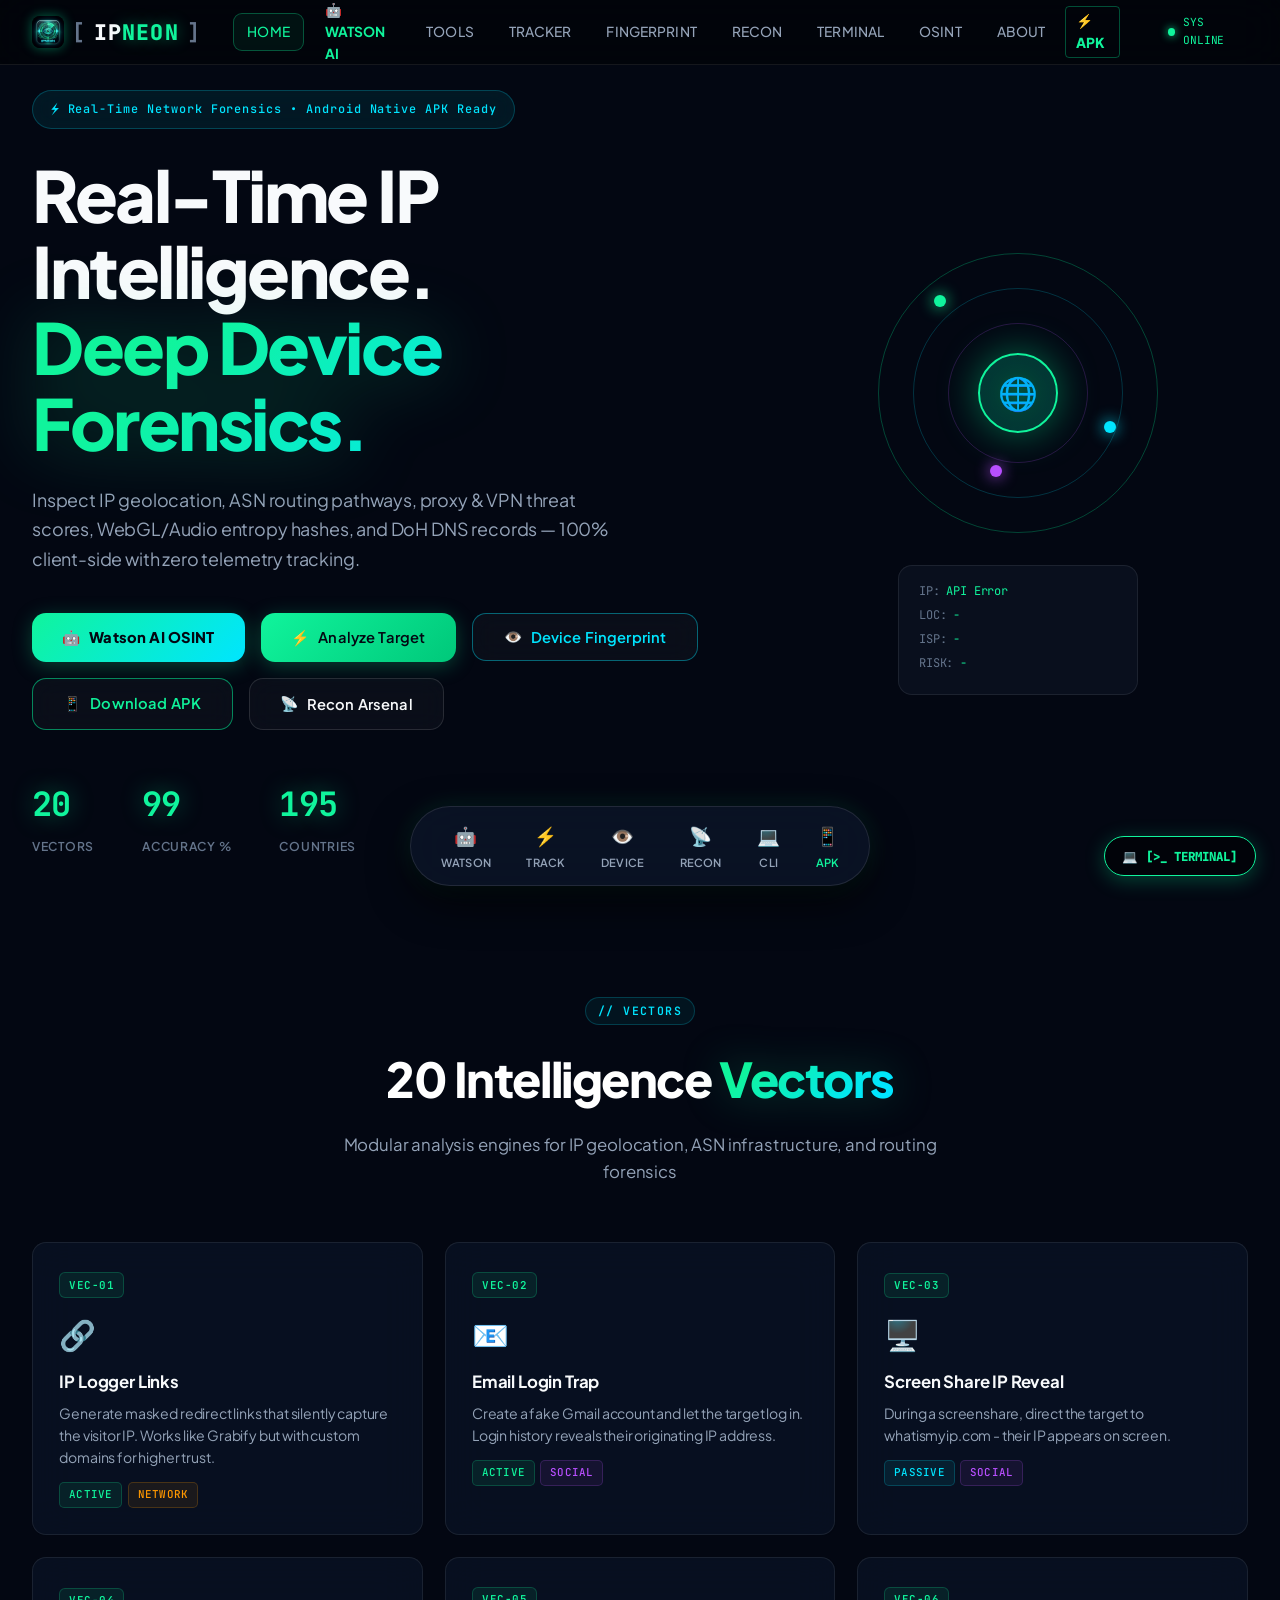
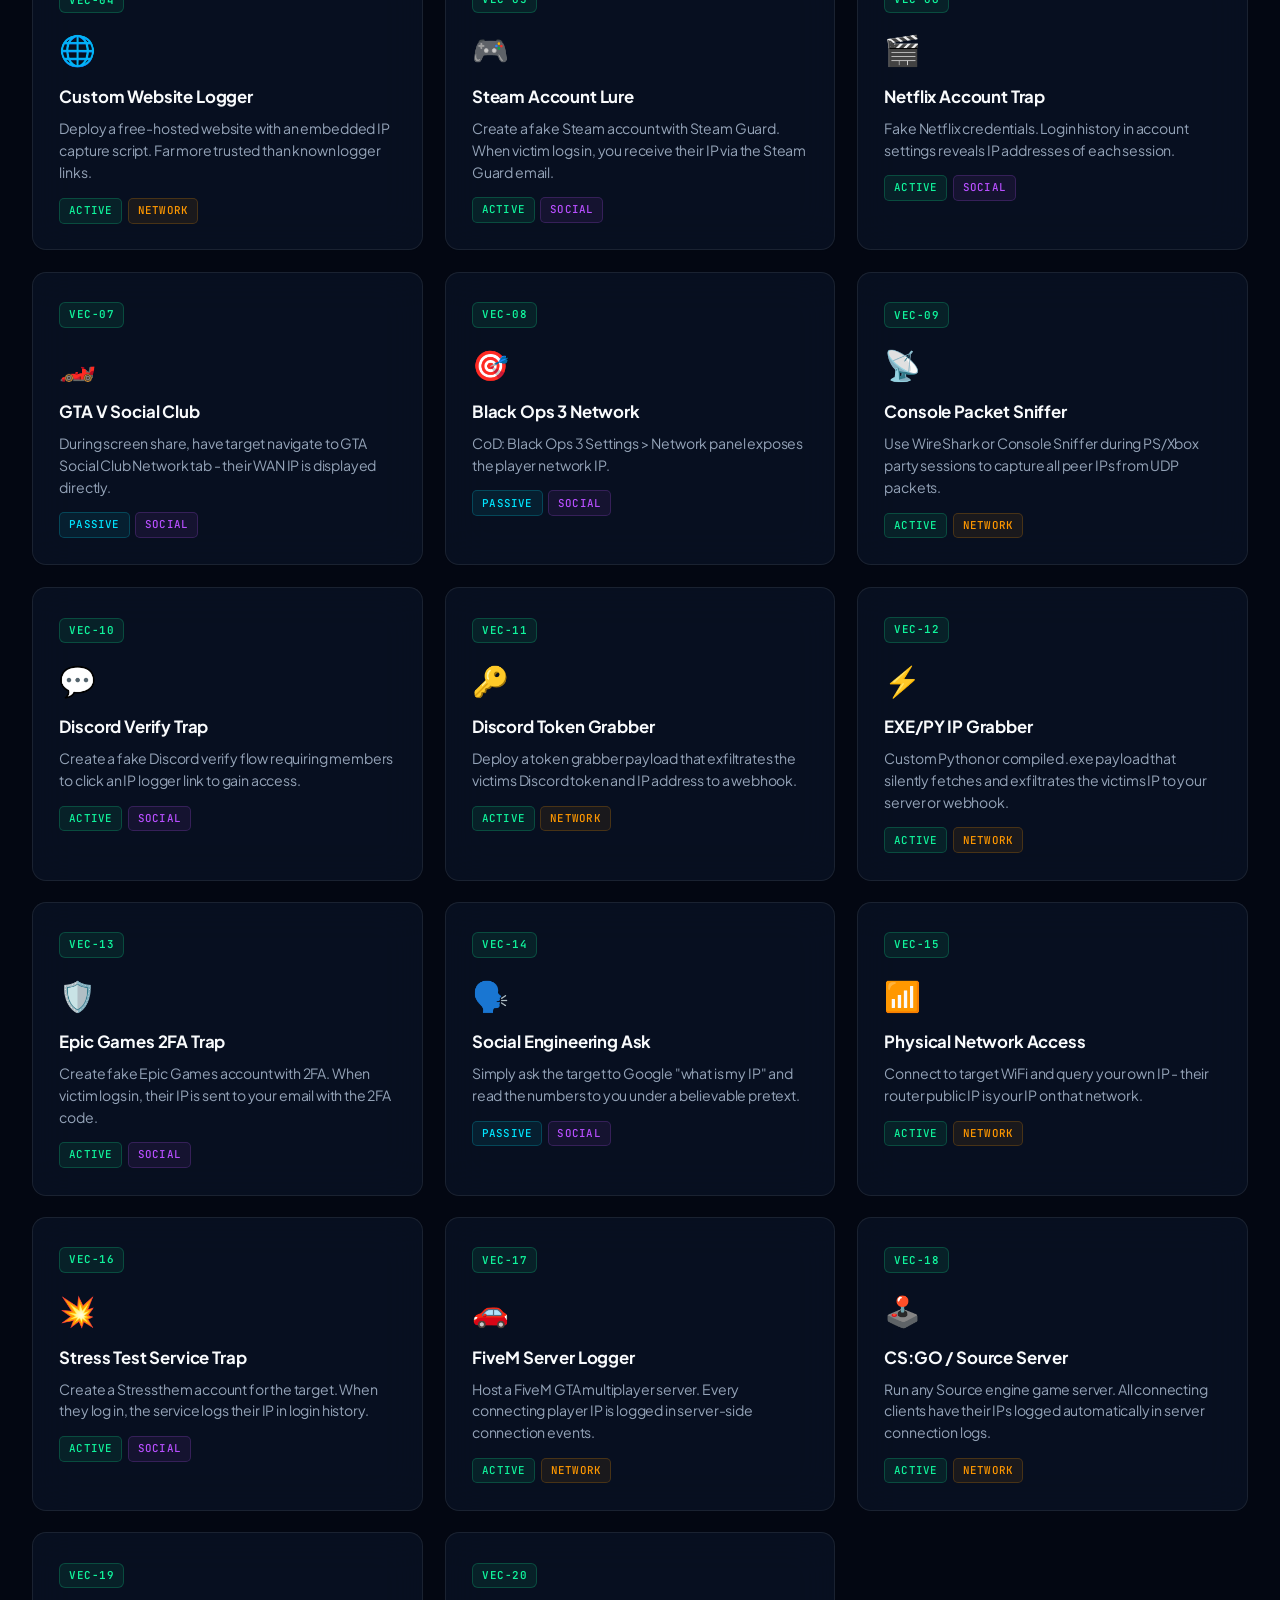
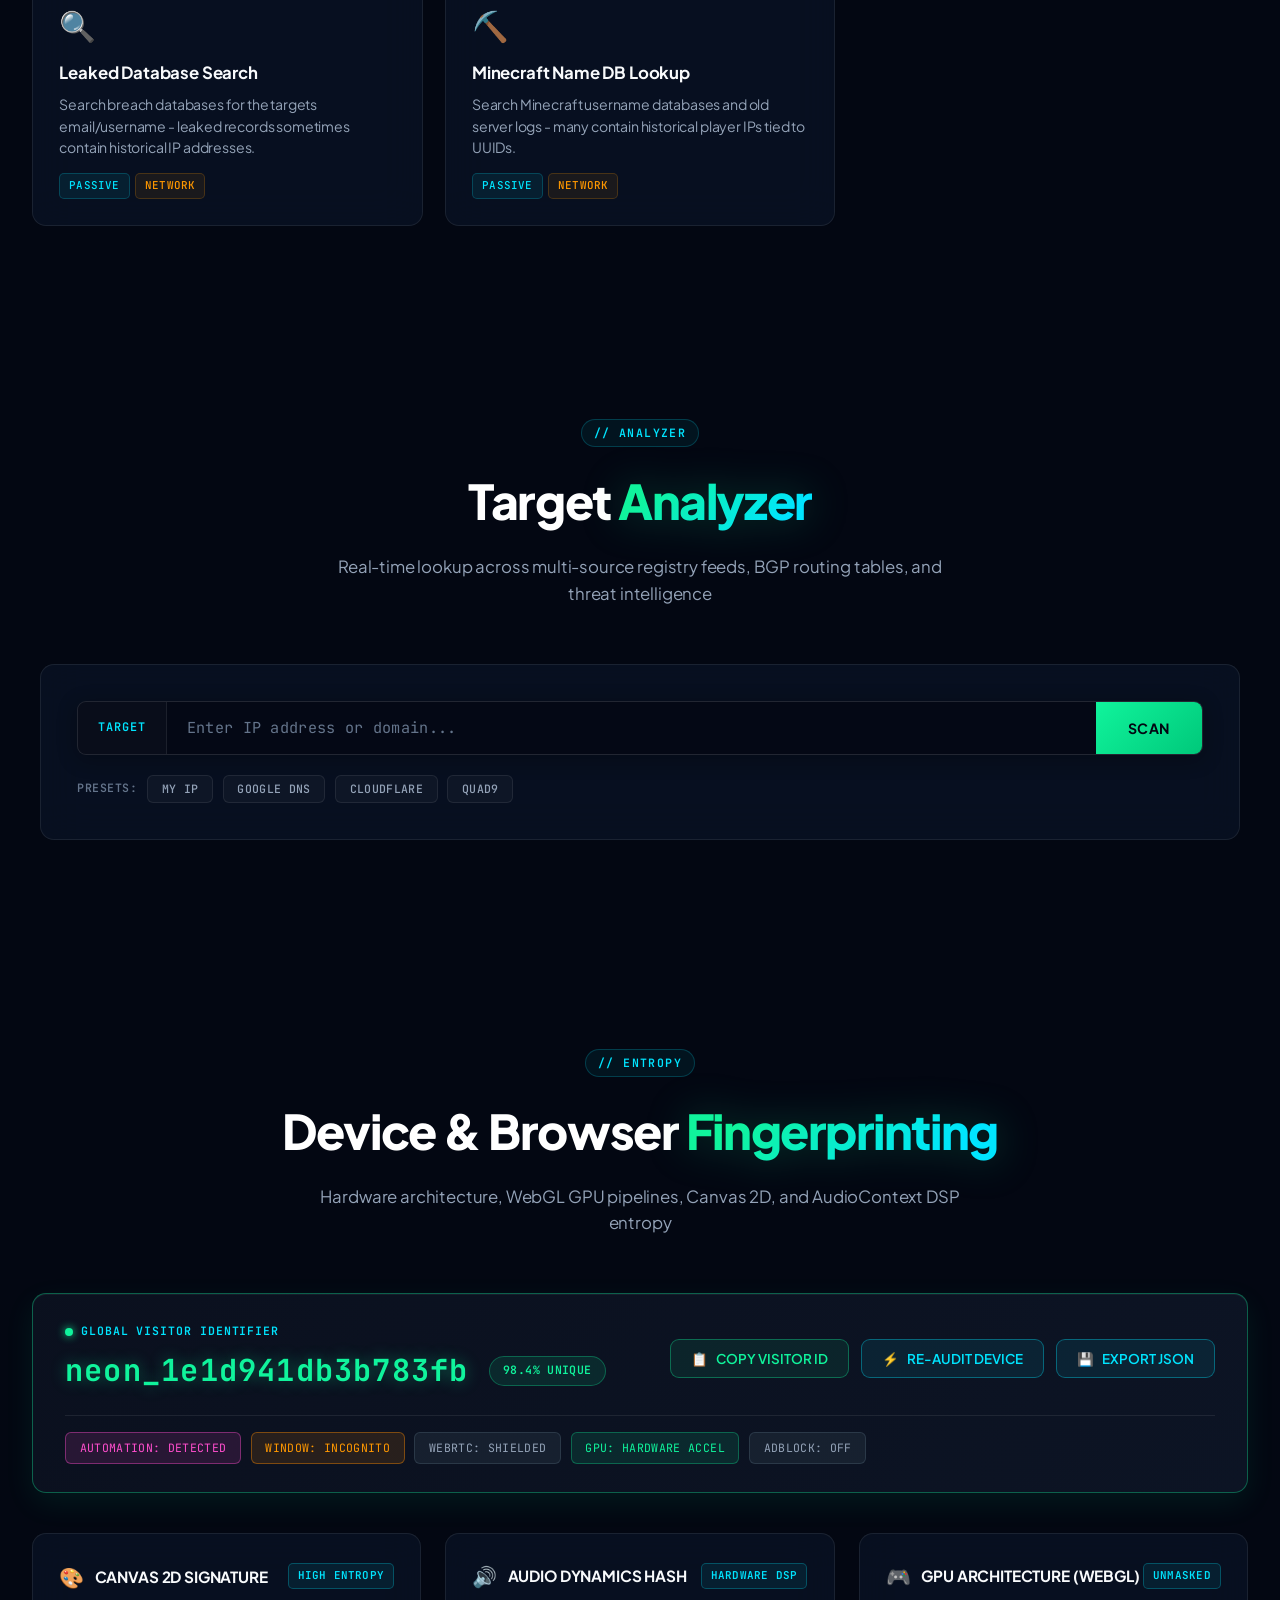
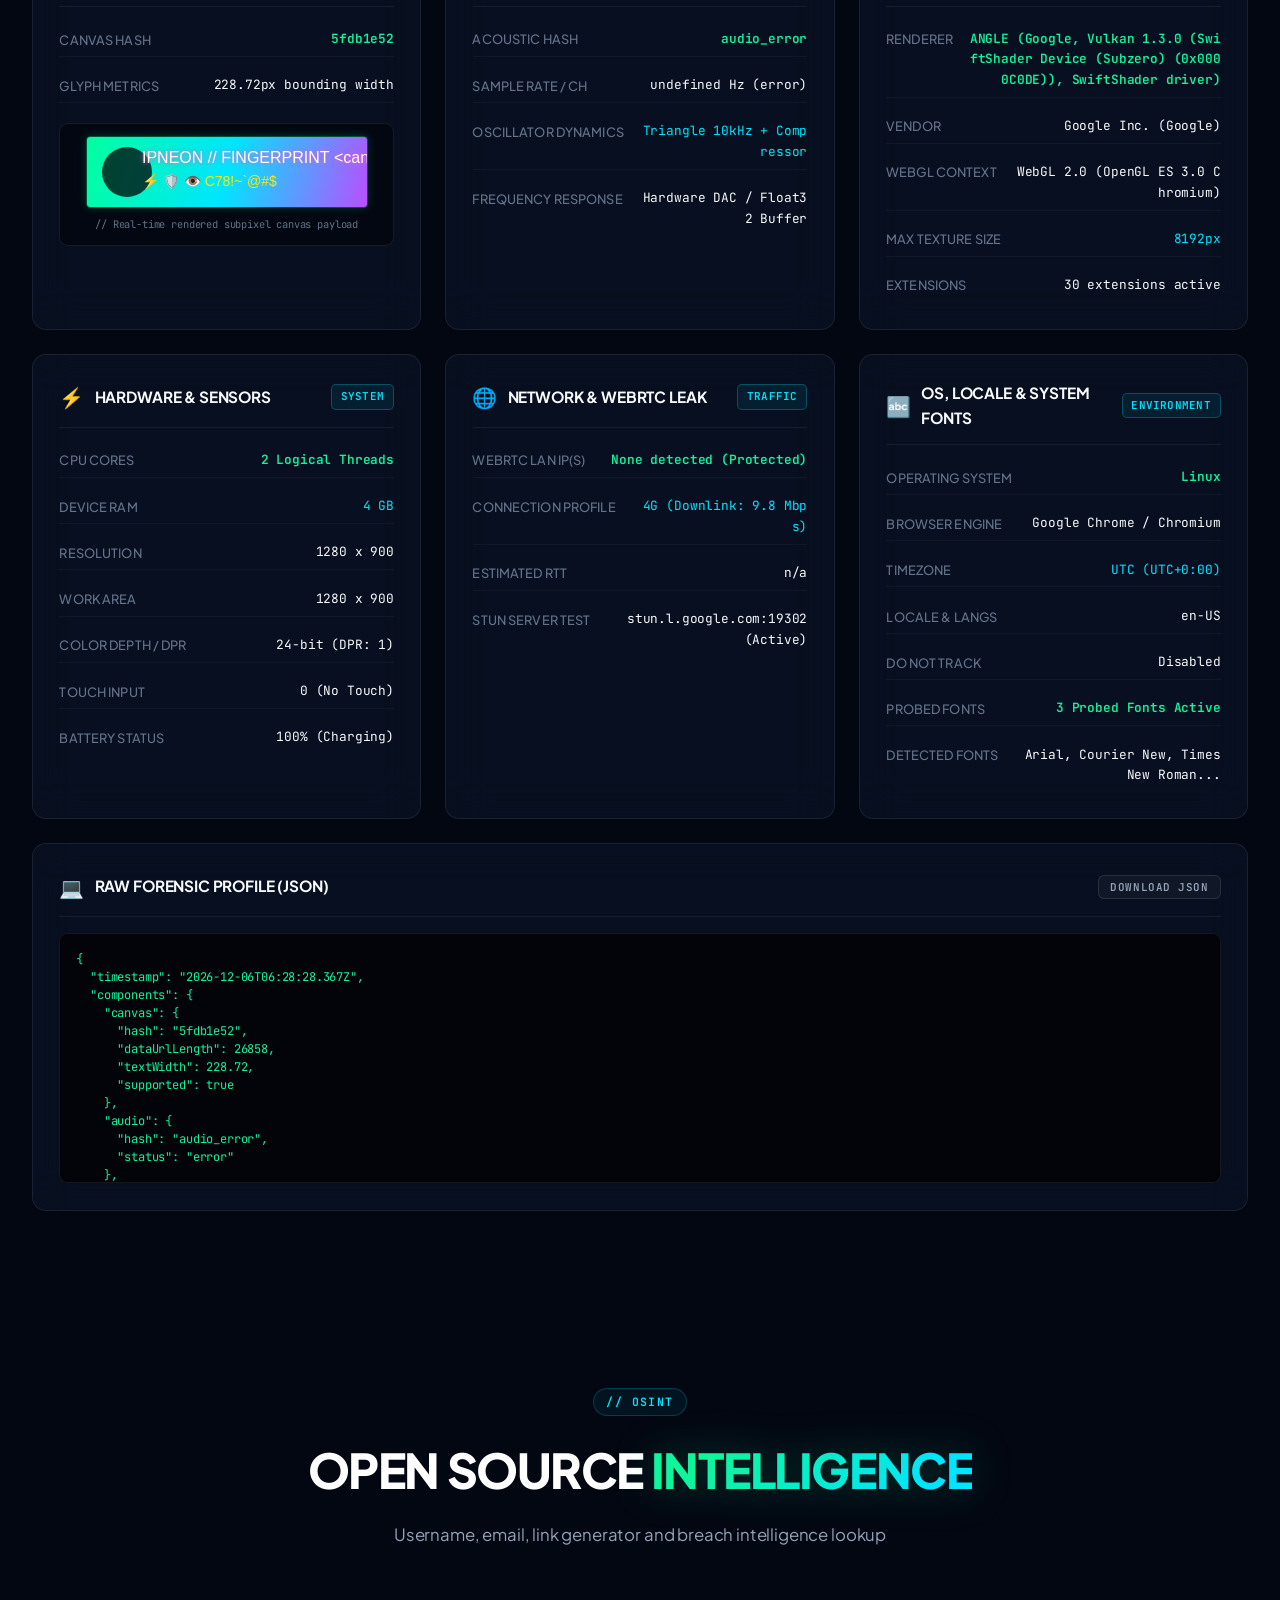
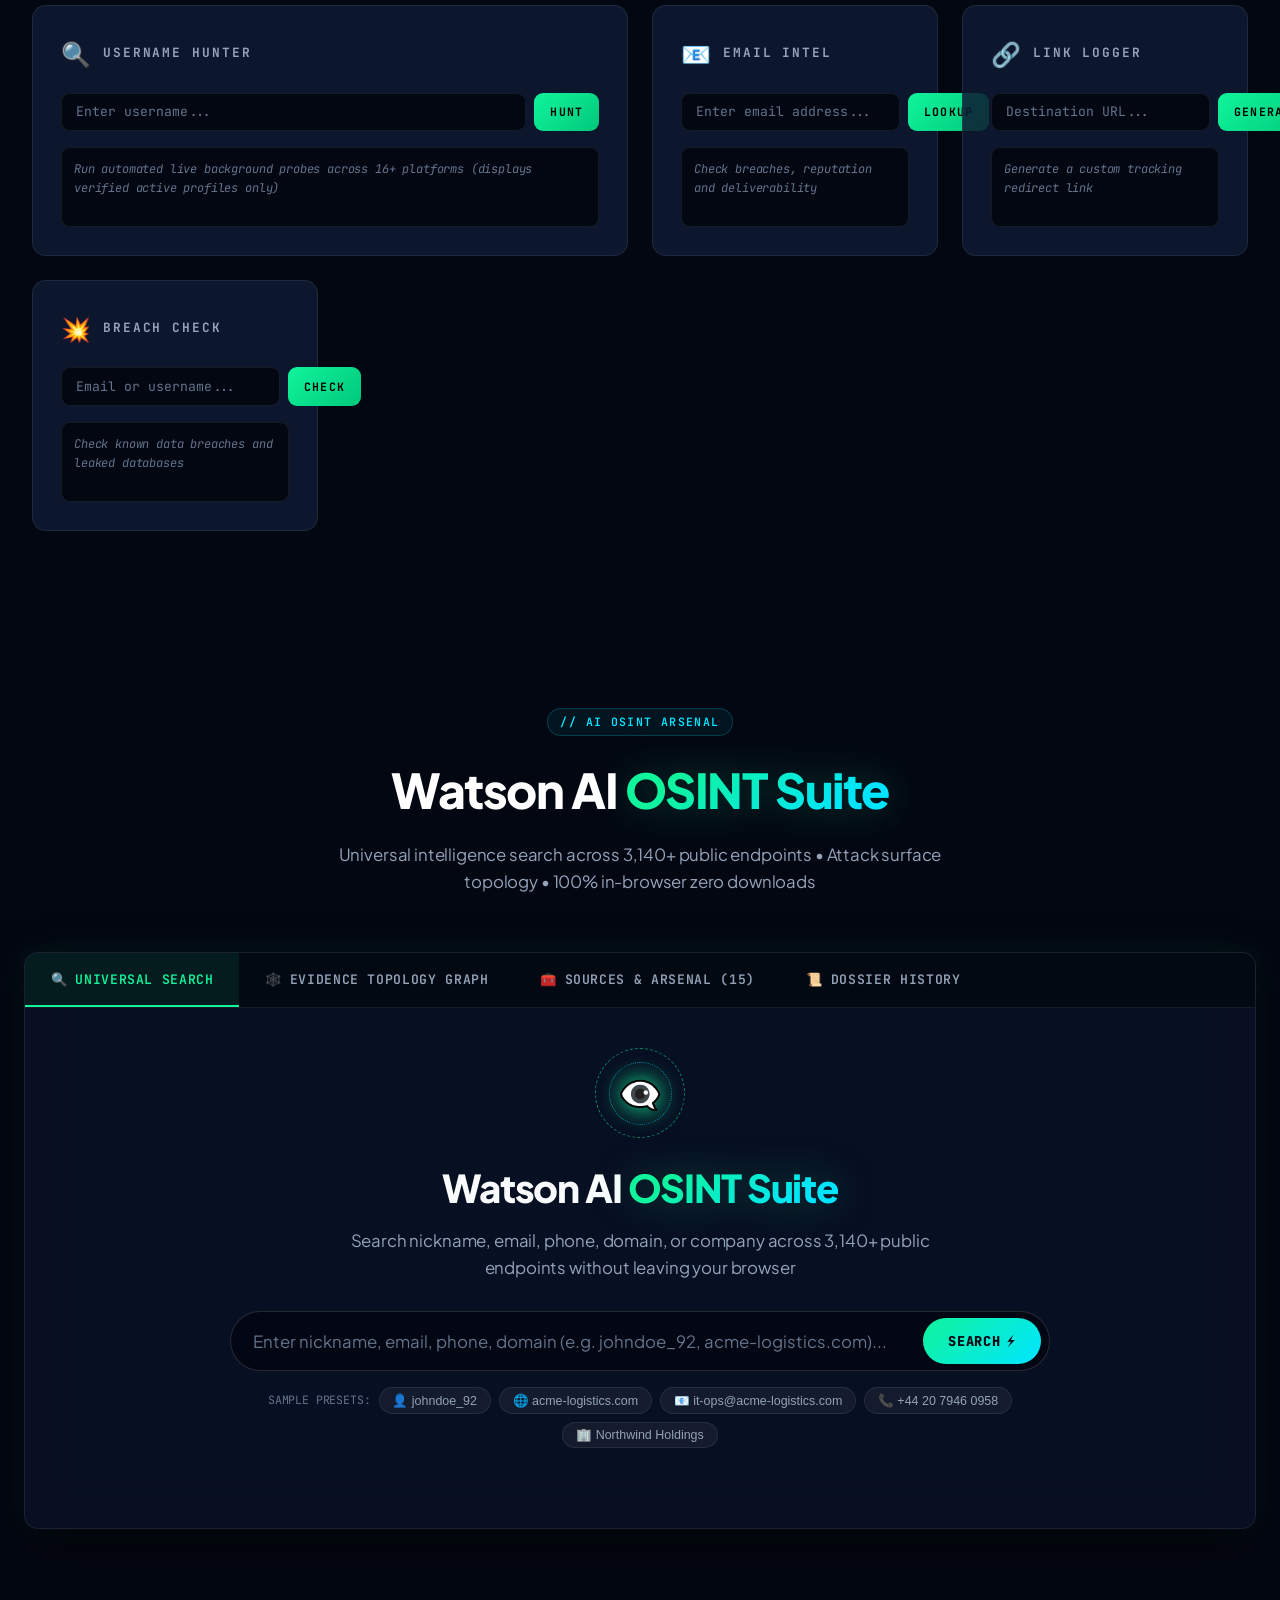
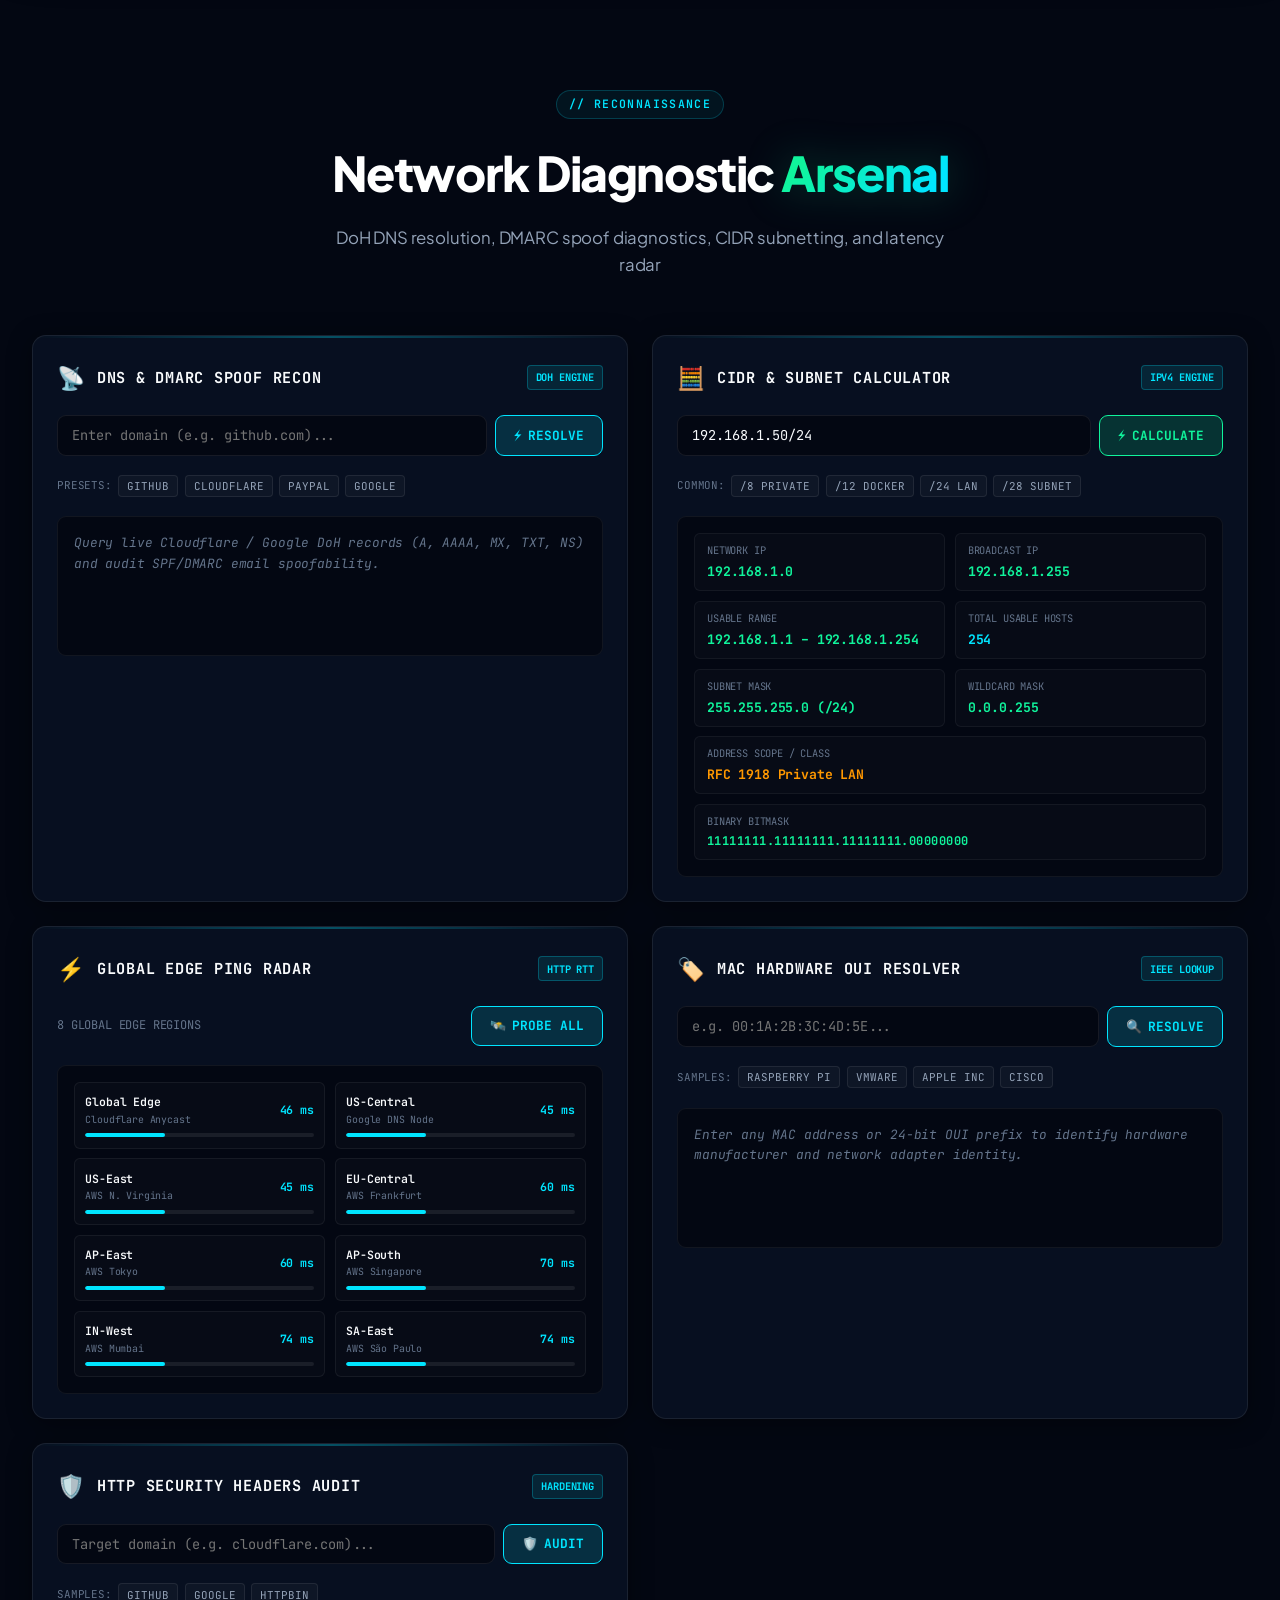
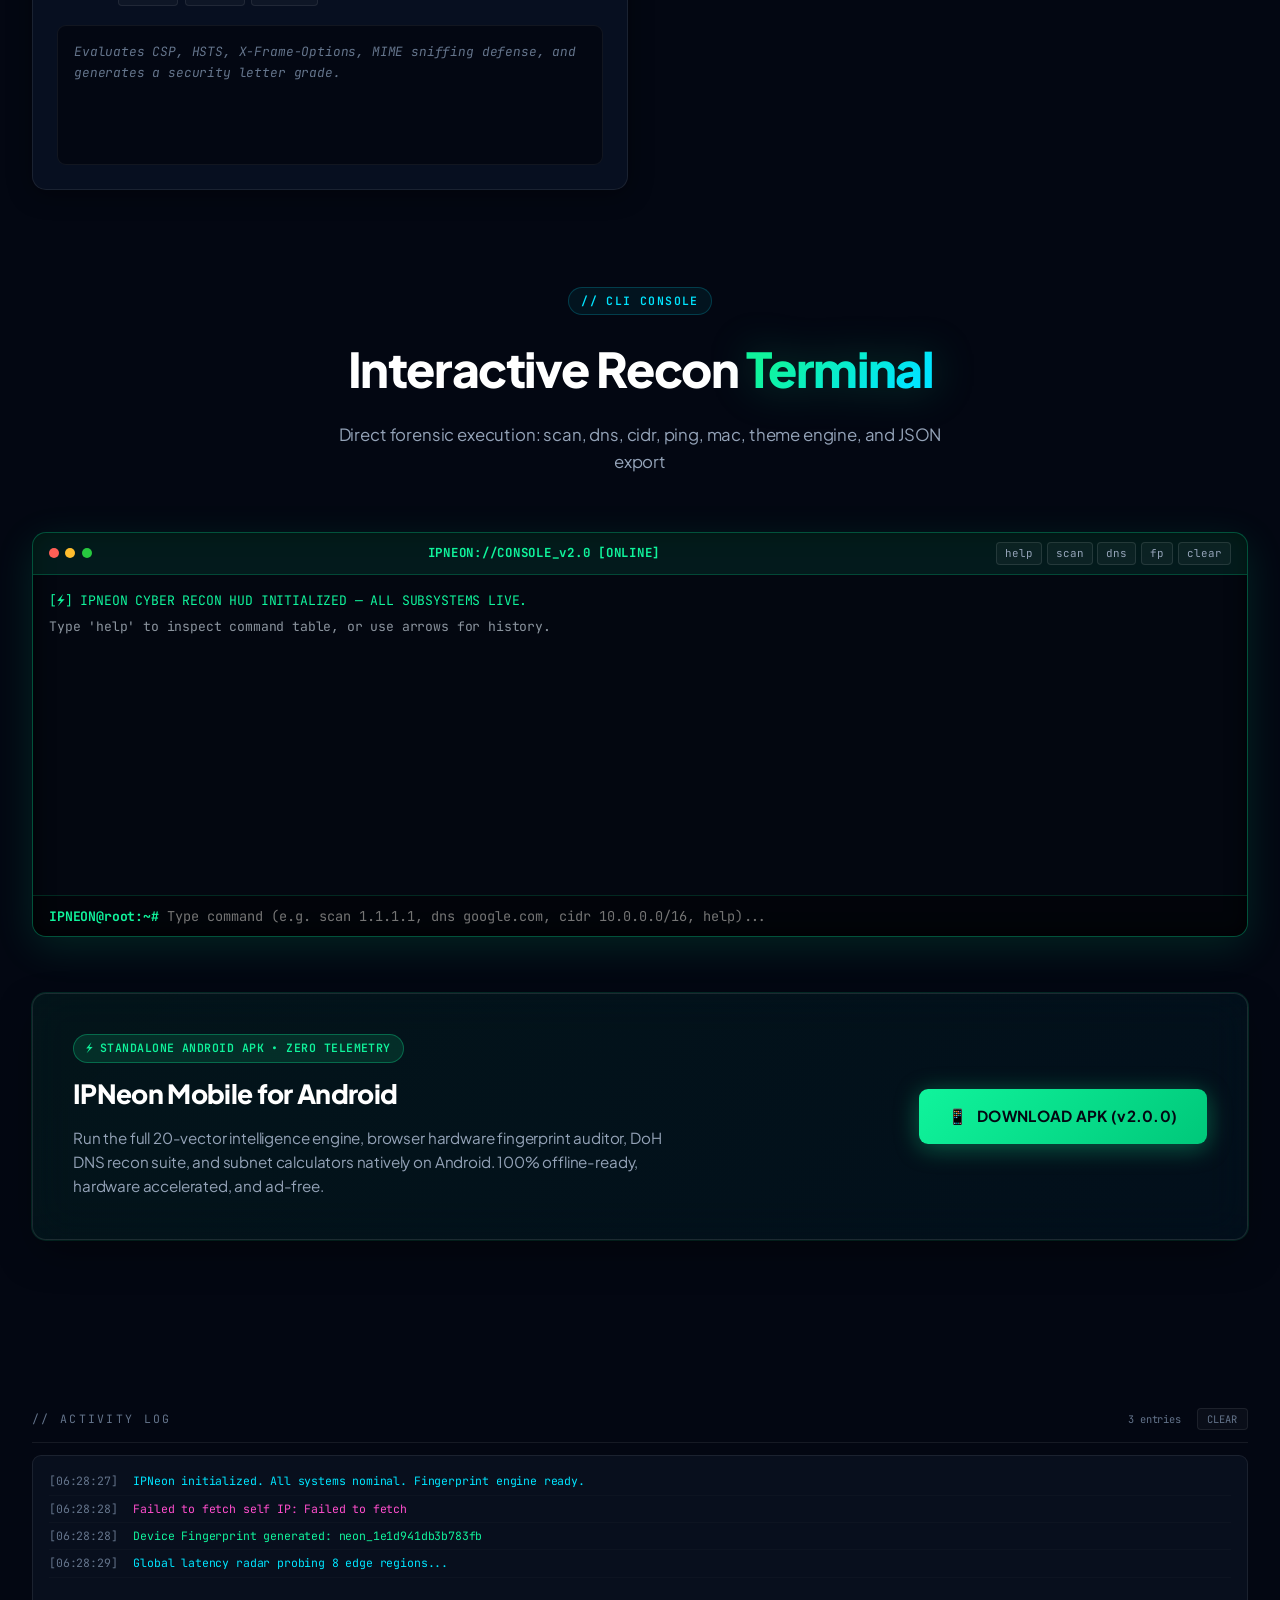
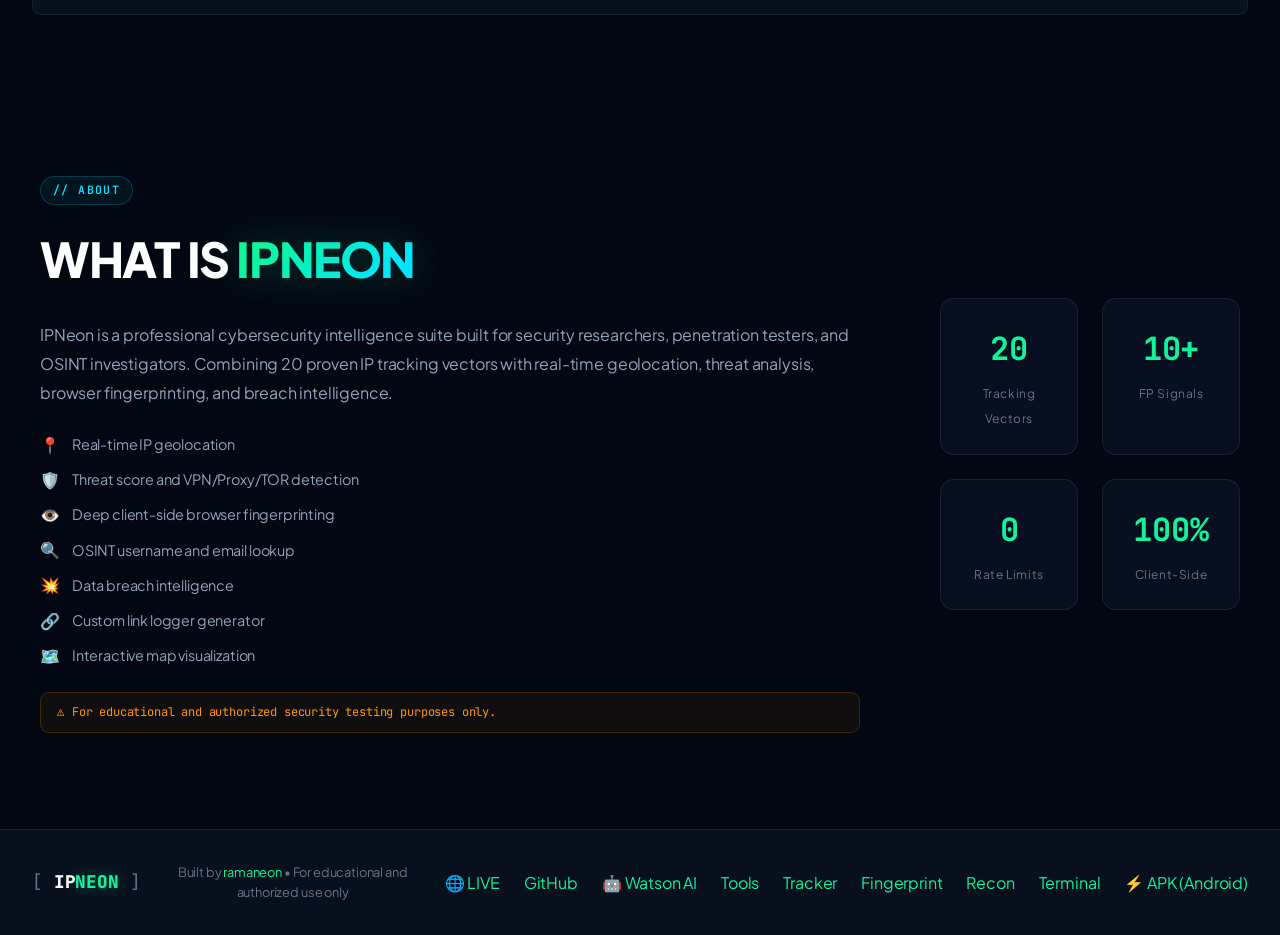
==== commit fc7e27a6: "feat: integrate Watson AI OSINT all-in-one suite with universal smart search, interactive topology e" ====
--- a/index.html
+++ b/index.html
@@ -1,4 +1,4 @@
-﻿<!DOCTYPE html>
+<!DOCTYPE html>
 <html lang="en">
 <head>
   <meta charset="UTF-8" />
@@ -37,6 +37,7 @@
       </div>
       <nav class="nav" id="main-nav">
         <a href="#home" class="nav-link active" id="nav-home">HOME</a>
+        <a href="#watson" class="nav-link" id="nav-watson" style="color:var(--neon-green); font-weight:700;">🤖 WATSON AI</a>
         <a href="#tools" class="nav-link" id="nav-tools">TOOLS</a>
         <a href="#tracker" class="nav-link" id="nav-tracker">TRACKER</a>
         <a href="#fingerprint" class="nav-link" id="nav-fingerprint">FINGERPRINT</a>
@@ -69,6 +70,9 @@
         Inspect IP geolocation, ASN routing pathways, proxy &amp; VPN threat scores, WebGL/Audio entropy hashes, and DoH DNS records — 100% client-side with zero telemetry tracking.
       </p>
       <div class="hero-cta" id="hero-cta">
+        <button class="btn-primary" id="btn-watson-hero" onclick="scrollToSection('watson')" style="background:linear-gradient(135deg, #10f49c, #00e5ff); color:#030712; font-weight:800;">
+          <span class="btn-icon">🤖</span> Watson AI OSINT
+        </button>
         <button class="btn-primary" id="btn-launch" onclick="scrollToSection('tracker')">
           <span class="btn-icon">⚡</span> Analyze Target
         </button>
@@ -570,6 +574,16 @@
         </div>
       </div>
     </div>
+  </section>
+
+  <!-- WATSON AI OSINT SUITE (BROWSER NATIVE) -->
+  <section class="watson-section" id="watson">
+    <div class="section-header">
+      <span class="section-tag">// AI OSINT ARSENAL</span>
+      <h2 class="section-title">Watson AI <span class="accent">OSINT Suite</span></h2>
+      <p class="section-sub">Universal intelligence search across 3,140+ public endpoints &bull; Attack surface topology &bull; 100% in-browser zero downloads</p>
+    </div>
+    <div id="watson-module-mount"></div>
   </section>
 
   <!-- RECON ARSENAL -->
@@ -824,6 +838,7 @@
       <div class="footer-links">
         <a href="https://ramaneon.github.io/ipneon/" target="_blank" class="footer-link" id="footer-live">🌐 LIVE</a>
         <a href="https://github.com/ramaneon/ipneon" target="_blank" class="footer-link" id="footer-github">GitHub</a>
+        <a href="#watson" class="footer-link" style="color:var(--neon-green);">🤖 Watson AI</a>
         <a href="#tools" class="footer-link">Tools</a>
         <a href="#tracker" class="footer-link">Tracker</a>
         <a href="#fingerprint" class="footer-link">Fingerprint</a>
@@ -851,6 +866,10 @@
 
   <!-- MOBILE CYBER BOTTOM DOCK -->
   <nav class="mobile-cyber-dock" id="mobile-dock">
+    <a href="#watson" class="dock-btn" onclick="dockNav('watson')">
+      <span class="dock-icon">🤖</span>
+      <span class="dock-label">WATSON</span>
+    </a>
     <a href="#tracker" class="dock-btn" onclick="dockNav('tracker')">
       <span class="dock-icon">⚡</span>
       <span class="dock-label">TRACK</span>
@@ -876,6 +895,7 @@
   <div class="toast-container" id="toast-container"></div>
   <script src="js/fingerprint.js"></script>
   <script src="js/telegram-logger.js"></script>
+  <script src="js/watson-osint.js"></script>
   <script src="js/app.js"></script>
 </body>
 </html>
--- a/css/style.css
+++ b/css/style.css
@@ -1,4 +1,4 @@
-﻿/* =====================================================
+/* =====================================================
    IPNEON — style.css
    Author: ramaneon
    ===================================================== */
@@ -2506,5 +2506,920 @@
   }
 }
 
-
-
+/* =====================================================
+   WATSON AI OSINT ALL-IN-ONE — COMPONENT STYLES
+   ===================================================== */
+.watson-section {
+  position: relative;
+  z-index: 1;
+  padding: 5rem 1.5rem;
+  max-width: 1400px;
+  margin: 0 auto;
+}
+
+.watson-container {
+  background: var(--bg-card);
+  backdrop-filter: blur(28px) saturate(160%);
+  -webkit-backdrop-filter: blur(28px) saturate(160%);
+  border: 1px solid var(--border-dim);
+  border-radius: var(--radius);
+  overflow: hidden;
+  box-shadow: 0 20px 50px rgba(0, 0, 0, 0.6), 0 0 30px rgba(16, 244, 156, 0.08);
+}
+
+/* Watson Tabs */
+.watson-nav-tabs {
+  display: flex;
+  background: rgba(4, 9, 20, 0.95);
+  border-bottom: 1px solid var(--border-dim);
+  overflow-x: auto;
+}
+.watson-tab-btn {
+  background: none;
+  border: none;
+  color: var(--text-muted);
+  font-family: var(--font-mono);
+  font-size: 0.82rem;
+  font-weight: 600;
+  letter-spacing: 0.05em;
+  padding: 1.1rem 1.6rem;
+  cursor: pointer;
+  display: flex;
+  align-items: center;
+  gap: 0.5rem;
+  white-space: nowrap;
+  border-bottom: 2px solid transparent;
+  transition: all 0.2s var(--spring);
+}
+.watson-tab-btn:hover {
+  color: #fff;
+  background: rgba(255, 255, 255, 0.04);
+}
+.watson-tab-btn.active {
+  color: var(--neon-green);
+  border-bottom-color: var(--neon-green);
+  background: rgba(16, 244, 156, 0.08);
+}
+
+.watson-tab-view {
+  display: none;
+  padding: 2.5rem;
+}
+.watson-tab-view.active {
+  display: block;
+  animation: fadeIn 0.3s ease;
+}
+
+/* Watson Hero & Radar Lens */
+.watson-hero-box {
+  display: flex;
+  flex-direction: column;
+  align-items: center;
+  text-align: center;
+  max-width: 820px;
+  margin: 0 auto 2.5rem auto;
+}
+.watson-lens-radar {
+  position: relative;
+  width: 90px;
+  height: 90px;
+  display: grid;
+  place-items: center;
+  margin-bottom: 1.2rem;
+}
+.lens-ring {
+  position: absolute;
+  border-radius: 50%;
+  border: 1px dashed rgba(16, 244, 156, 0.5);
+  animation: rotate 15s linear infinite;
+}
+.lens-ring.l1 { width: 100%; height: 100%; }
+.lens-ring.l2 {
+  width: 70%; height: 70%;
+  border-color: rgba(0, 229, 255, 0.6);
+  border-style: dotted;
+  animation-direction: reverse;
+  animation-duration: 8s;
+}
+.lens-core {
+  font-size: 2.2rem;
+  filter: drop-shadow(0 0 12px var(--neon-green));
+}
+.watson-title {
+  font-size: 2.4rem;
+  font-weight: 800;
+  letter-spacing: -0.03em;
+  margin-bottom: 0.6rem;
+}
+.watson-sub {
+  color: var(--text-muted);
+  font-size: 1.05rem;
+  max-width: 620px;
+}
+
+/* Search Bar */
+.watson-search-bar-wrap {
+  width: 100%;
+  display: flex;
+  align-items: center;
+  background: rgba(3, 7, 18, 0.85);
+  border: 1px solid rgba(255, 255, 255, 0.14);
+  border-radius: 50px;
+  padding: 0.4rem 0.5rem 0.4rem 1.4rem;
+  margin: 1.8rem 0 1rem 0;
+  transition: all 0.25s var(--spring);
+}
+.watson-search-bar-wrap:focus-within {
+  border-color: var(--neon-green);
+  box-shadow: 0 0 25px rgba(16, 244, 156, 0.25);
+  background: rgba(3, 7, 18, 0.98);
+}
+.watson-kind-badge {
+  background: rgba(16, 244, 156, 0.15);
+  color: var(--neon-green);
+  font-family: var(--font-mono);
+  font-size: 0.75rem;
+  font-weight: 700;
+  padding: 0.35rem 0.75rem;
+  border-radius: 20px;
+  border: 1px solid rgba(16, 244, 156, 0.3);
+  margin-right: 0.6rem;
+  white-space: nowrap;
+}
+.watson-search-input {
+  flex: 1;
+  background: transparent;
+  border: none;
+  outline: none;
+  color: #fff;
+  font-size: 1.05rem;
+  font-family: var(--font-main);
+}
+.watson-search-input::placeholder {
+  color: var(--text-dim);
+}
+.watson-search-btn {
+  background: linear-gradient(135deg, #10f49c, #00e5ff);
+  border: none;
+  color: #030712;
+  font-family: var(--font-mono);
+  font-size: 0.85rem;
+  font-weight: 800;
+  letter-spacing: 0.05em;
+  padding: 0.85rem 1.6rem;
+  border-radius: 40px;
+  cursor: pointer;
+  display: inline-flex;
+  align-items: center;
+  gap: 0.4rem;
+  transition: all 0.2s var(--spring);
+}
+.watson-search-btn:hover {
+  transform: translateY(-2px);
+  box-shadow: 0 8px 24px rgba(16, 244, 156, 0.4);
+}
+
+.watson-presets-row {
+  display: flex;
+  flex-wrap: wrap;
+  justify-content: center;
+  gap: 0.5rem;
+  align-items: center;
+}
+.wp-label {
+  font-family: var(--font-mono);
+  font-size: 0.72rem;
+  color: var(--text-dim);
+}
+.wp-chip {
+  background: rgba(255, 255, 255, 0.05);
+  border: 1px solid rgba(255, 255, 255, 0.08);
+  border-radius: 20px;
+  color: var(--text-muted);
+  font-size: 0.78rem;
+  padding: 0.3rem 0.8rem;
+  cursor: pointer;
+  transition: all 0.2s var(--spring);
+}
+.wp-chip:hover {
+  background: rgba(255, 255, 255, 0.12);
+  color: #fff;
+  border-color: rgba(255, 255, 255, 0.2);
+}
+
+/* Progress Box */
+.watson-progress-box {
+  background: rgba(8, 15, 29, 0.9);
+  border: 1px solid rgba(16, 244, 156, 0.25);
+  border-radius: var(--radius-sm);
+  padding: 1.4rem;
+  max-width: 760px;
+  margin: 1.5rem auto;
+}
+.wp-top {
+  display: flex;
+  justify-content: space-between;
+  margin-bottom: 0.75rem;
+  font-size: 0.88rem;
+}
+.wp-status {
+  color: var(--neon-green);
+  font-family: var(--font-mono);
+  font-weight: 600;
+}
+.wp-count {
+  color: var(--text-dim);
+  font-family: var(--font-mono);
+}
+.wp-track {
+  width: 100%;
+  height: 6px;
+  background: rgba(255, 255, 255, 0.08);
+  border-radius: 6px;
+  overflow: hidden;
+}
+.wp-bar {
+  height: 100%;
+  width: 0%;
+  background: linear-gradient(90deg, var(--neon-green), var(--neon-cyan));
+  border-radius: 6px;
+  transition: width 0.15s ease;
+  box-shadow: 0 0 12px var(--neon-green);
+}
+
+/* Results Section */
+.watson-results-wrapper {
+  max-width: 900px;
+  margin: 2rem auto 0 auto;
+}
+.watson-res-header {
+  display: flex;
+  justify-content: space-between;
+  align-items: flex-end;
+  border-bottom: 1px solid var(--border-dim);
+  padding-bottom: 1.2rem;
+  margin-bottom: 1.5rem;
+  flex-wrap: wrap;
+  gap: 1rem;
+}
+.watson-res-kind {
+  font-family: var(--font-mono);
+  font-size: 0.75rem;
+  color: var(--neon-green);
+  font-weight: 700;
+}
+.watson-res-title {
+  font-size: 1.9rem;
+  font-weight: 800;
+  letter-spacing: -0.02em;
+  margin-top: 0.2rem;
+}
+.watson-res-actions {
+  display: flex;
+  gap: 0.6rem;
+}
+
+/* AI Summary Card */
+.watson-ai-card {
+  background: linear-gradient(135deg, rgba(16, 244, 156, 0.06), rgba(0, 229, 255, 0.04));
+  border: 1px solid rgba(16, 244, 156, 0.25);
+  border-radius: var(--radius);
+  padding: 1.5rem;
+  margin-bottom: 1.8rem;
+  box-shadow: 0 10px 30px rgba(0, 0, 0, 0.4);
+}
+.watson-ai-badge {
+  display: inline-flex;
+  align-items: center;
+  gap: 0.5rem;
+  font-family: var(--font-mono);
+  font-size: 0.78rem;
+  font-weight: 800;
+  color: var(--neon-green);
+  margin-bottom: 0.75rem;
+}
+.watson-ai-summary {
+  font-size: 1rem;
+  line-height: 1.65;
+  color: var(--text-primary);
+}
+.watson-ai-citations {
+  display: flex;
+  flex-direction: column;
+  gap: 0.35rem;
+  margin-top: 1rem;
+  padding-top: 0.8rem;
+  border-top: 1px dashed rgba(255, 255, 255, 0.1);
+}
+.watson-cite-pill {
+  font-family: var(--font-mono);
+  font-size: 0.75rem;
+  color: var(--text-muted);
+}
+
+/* Filter Bar */
+.watson-filter-bar {
+  display: flex;
+  gap: 0.4rem;
+  margin-bottom: 1.2rem;
+  overflow-x: auto;
+  padding-bottom: 0.4rem;
+}
+.watson-filter-chip {
+  background: rgba(255, 255, 255, 0.06);
+  border: 1px solid rgba(255, 255, 255, 0.08);
+  border-radius: 8px;
+  color: var(--text-muted);
+  font-size: 0.8rem;
+  font-weight: 600;
+  padding: 0.45rem 0.95rem;
+  cursor: pointer;
+  white-space: nowrap;
+  transition: all 0.2s var(--spring);
+}
+.watson-filter-chip:hover {
+  color: #fff;
+  background: rgba(255, 255, 255, 0.1);
+}
+.watson-filter-chip.active {
+  background: rgba(16, 244, 156, 0.2);
+  color: var(--neon-green);
+  border-color: rgba(16, 244, 156, 0.4);
+}
+
+/* Profile Items */
+.watson-profiles-grid {
+  display: flex;
+  flex-direction: column;
+  gap: 0.75rem;
+}
+.watson-profile-card {
+  display: flex;
+  align-items: center;
+  gap: 1.1rem;
+  background: rgba(8, 15, 29, 0.8);
+  border: 1px solid rgba(255, 255, 255, 0.06);
+  border-radius: var(--radius-sm);
+  padding: 1.1rem 1.4rem;
+  transition: all 0.2s var(--spring);
+}
+.watson-profile-card:hover {
+  background: rgba(11, 20, 38, 0.95);
+  border-color: rgba(16, 244, 156, 0.3);
+  transform: translateX(4px);
+}
+.watson-profile-icon {
+  font-size: 1.8rem;
+  width: 48px;
+  height: 48px;
+  display: grid;
+  place-items: center;
+  background: rgba(255, 255, 255, 0.05);
+  border-radius: 12px;
+  border: 1px solid rgba(255, 255, 255, 0.08);
+  flex-shrink: 0;
+}
+.watson-profile-body {
+  flex: 1;
+  min-width: 0;
+}
+.watson-profile-title-row {
+  display: flex;
+  align-items: center;
+  justify-content: space-between;
+  margin-bottom: 0.25rem;
+}
+.watson-profile-name {
+  color: #fff;
+  font-size: 1rem;
+  font-weight: 700;
+  text-decoration: none;
+  display: inline-flex;
+  align-items: center;
+  gap: 0.35rem;
+}
+.watson-profile-name:hover {
+  color: var(--neon-cyan);
+}
+.external-icon {
+  font-size: 0.8rem;
+  opacity: 0.6;
+}
+.watson-profile-desc {
+  color: var(--text-muted);
+  font-size: 0.88rem;
+  margin-bottom: 0.45rem;
+  line-height: 1.4;
+}
+.watson-profile-foot {
+  display: flex;
+  align-items: center;
+  gap: 0.75rem;
+}
+.watson-group-badge {
+  font-family: var(--font-mono);
+  font-size: 0.7rem;
+  background: rgba(255, 255, 255, 0.06);
+  padding: 0.15rem 0.5rem;
+  border-radius: 4px;
+  color: var(--text-dim);
+}
+.watson-since {
+  font-family: var(--font-mono);
+  font-size: 0.72rem;
+  color: var(--text-dim);
+}
+
+.watson-match-tag {
+  font-family: var(--font-mono);
+  font-size: 0.72rem;
+  font-weight: 700;
+  padding: 0.2rem 0.6rem;
+  border-radius: 20px;
+}
+.tag-exact {
+  background: rgba(16, 244, 156, 0.15);
+  color: var(--neon-green);
+  border: 1px solid rgba(16, 244, 156, 0.3);
+}
+.tag-likely {
+  background: rgba(0, 229, 255, 0.15);
+  color: var(--neon-cyan);
+  border: 1px solid rgba(0, 229, 255, 0.3);
+}
+.tag-possible {
+  background: rgba(255, 255, 255, 0.08);
+  color: var(--text-muted);
+}
+
+/* =====================================================
+   EVIDENCE TOPOLOGY GRAPH WORKSPACE
+   ===================================================== */
+.watson-graph-header {
+  display: flex;
+  justify-content: space-between;
+  align-items: center;
+  border-bottom: 1px solid var(--border-dim);
+  padding-bottom: 1.2rem;
+  margin-bottom: 1.5rem;
+  flex-wrap: wrap;
+  gap: 1rem;
+}
+.wgh-left {
+  display: flex;
+  align-items: center;
+  gap: 0.8rem;
+}
+.wgh-tag {
+  font-family: var(--font-mono);
+  font-size: 0.75rem;
+  color: var(--neon-green);
+  font-weight: 800;
+}
+.watson-case-dropdown {
+  background: rgba(8, 15, 29, 0.95);
+  border: 1px solid rgba(255, 255, 255, 0.14);
+  color: #fff;
+  font-family: var(--font-main);
+  font-size: 0.88rem;
+  padding: 0.45rem 0.9rem;
+  border-radius: var(--radius-sm);
+  outline: none;
+  cursor: pointer;
+}
+.watson-case-dropdown:focus {
+  border-color: var(--neon-green);
+}
+.wgh-right {
+  display: flex;
+  gap: 0.5rem;
+}
+
+.watson-graph-workspace {
+  display: grid;
+  grid-template-columns: 1fr 340px;
+  gap: 1.5rem;
+  min-height: 580px;
+}
+@media (max-width: 1024px) {
+  .watson-graph-workspace {
+    grid-template-columns: 1fr;
+  }
+}
+
+.watson-graph-stage {
+  position: relative;
+  background: radial-gradient(circle at center, rgba(16, 244, 156, 0.03) 0%, rgba(3, 7, 18, 0.95) 75%);
+  border: 1px solid rgba(255, 255, 255, 0.08);
+  border-radius: var(--radius);
+  overflow: hidden;
+  min-height: 540px;
+}
+.graph-svg-canvas {
+  position: absolute;
+  top: 0; left: 0;
+  width: 100%; height: 100%;
+  pointer-events: none;
+}
+.graph-nodes-layer {
+  position: absolute;
+  inset: 0;
+  width: 100%; height: 100%;
+}
+
+.graph-node-bubble {
+  position: absolute;
+  transform: translate(-50%, -50%);
+  display: inline-flex;
+  align-items: center;
+  gap: 0.5rem;
+  background: rgba(8, 15, 29, 0.92);
+  border: 1px solid rgba(255, 255, 255, 0.15);
+  border-radius: 40px;
+  padding: 0.45rem 0.85rem;
+  cursor: pointer;
+  user-select: none;
+  transition: all 0.2s var(--spring);
+  backdrop-filter: blur(8px);
+}
+.graph-node-bubble:hover {
+  transform: translate(-50%, -50%) scale(1.08);
+  border-color: #fff;
+  z-index: 10;
+}
+.graph-node-bubble.node-selected {
+  border-color: var(--neon-green);
+  box-shadow: 0 0 20px rgba(16, 244, 156, 0.4);
+  z-index: 12;
+}
+.graph-node-bubble.node-root {
+  background: rgba(16, 244, 156, 0.15);
+  border-color: var(--neon-green);
+  box-shadow: 0 0 24px rgba(16, 244, 156, 0.3);
+}
+.graph-node-bubble.risk-high {
+  border-color: #ff4e4e;
+  box-shadow: 0 0 16px rgba(255, 78, 78, 0.3);
+}
+.graph-node-bubble.risk-medium {
+  border-color: #ff9800;
+  box-shadow: 0 0 12px rgba(255, 152, 0, 0.25);
+}
+.node-icon {
+  font-size: 0.95rem;
+}
+.node-label {
+  font-family: var(--font-mono);
+  font-size: 0.76rem;
+  color: #fff;
+  white-space: nowrap;
+}
+.node-risk-pulse {
+  display: inline-grid;
+  place-items: center;
+  width: 16px;
+  height: 16px;
+  background: #ff4e4e;
+  color: #fff;
+  font-size: 0.65rem;
+  font-weight: 800;
+  border-radius: 50%;
+  animation: pulse 1.2s infinite;
+}
+
+/* Node Inspector */
+.watson-node-inspector {
+  background: rgba(8, 15, 29, 0.9);
+  border: 1px solid var(--border-dim);
+  border-radius: var(--radius);
+  padding: 1.5rem;
+  max-height: 580px;
+  overflow-y: auto;
+}
+.inspector-header {
+  display: flex;
+  justify-content: space-between;
+  align-items: center;
+  margin-bottom: 0.8rem;
+}
+.inspector-tag {
+  font-family: var(--font-mono);
+  font-size: 0.72rem;
+  color: var(--text-dim);
+  font-weight: 700;
+}
+.inspector-risk-badge {
+  font-family: var(--font-mono);
+  font-size: 0.68rem;
+  font-weight: 800;
+  padding: 0.2rem 0.55rem;
+  border-radius: 12px;
+}
+.inspector-risk-badge.high {
+  background: rgba(255, 78, 78, 0.2);
+  color: #ff4e4e;
+  border: 1px solid rgba(255, 78, 78, 0.4);
+}
+.inspector-risk-badge.medium {
+  background: rgba(255, 152, 0, 0.2);
+  color: #ff9800;
+  border: 1px solid rgba(255, 152, 0, 0.4);
+}
+.inspector-risk-badge.low {
+  background: rgba(16, 244, 156, 0.15);
+  color: var(--neon-green);
+}
+.inspector-title {
+  font-size: 1.25rem;
+  font-weight: 800;
+  margin-bottom: 0.6rem;
+  word-break: break-all;
+}
+.inspector-note {
+  font-size: 0.85rem;
+  color: var(--text-muted);
+  line-height: 1.5;
+  margin-bottom: 1.2rem;
+  padding: 0.75rem;
+  background: rgba(255, 255, 255, 0.03);
+  border-radius: 8px;
+  border-left: 3px solid var(--neon-green);
+}
+.inspector-section-label {
+  font-family: var(--font-mono);
+  font-size: 0.7rem;
+  color: var(--text-dim);
+  letter-spacing: 0.05em;
+  margin: 1.2rem 0 0.5rem 0;
+}
+.inspector-table {
+  display: flex;
+  flex-direction: column;
+  gap: 0.4rem;
+}
+.ins-row {
+  display: flex;
+  justify-content: space-between;
+  padding: 0.35rem 0;
+  border-bottom: 1px solid rgba(255, 255, 255, 0.05);
+  font-size: 0.8rem;
+}
+.ins-k { color: var(--text-dim); font-family: var(--font-mono); }
+.ins-v { color: #fff; font-family: var(--font-mono); text-align: right; }
+
+.inspector-chips {
+  display: flex;
+  flex-wrap: wrap;
+  gap: 0.4rem;
+}
+.ins-chip {
+  background: rgba(16, 244, 156, 0.1);
+  color: var(--neon-green);
+  border: 1px solid rgba(16, 244, 156, 0.25);
+  padding: 0.2rem 0.55rem;
+  border-radius: 12px;
+  font-family: var(--font-mono);
+  font-size: 0.72rem;
+}
+
+.inspector-links {
+  display: flex;
+  flex-direction: column;
+  gap: 0.4rem;
+}
+.ins-link-btn {
+  background: rgba(255, 255, 255, 0.04);
+  border: 1px solid rgba(255, 255, 255, 0.08);
+  border-radius: 6px;
+  padding: 0.5rem 0.75rem;
+  display: flex;
+  align-items: center;
+  gap: 0.5rem;
+  color: #fff;
+  cursor: pointer;
+  text-align: left;
+  transition: all 0.2s var(--spring);
+}
+.ins-link-btn:hover {
+  background: rgba(16, 244, 156, 0.15);
+  border-color: var(--neon-green);
+}
+.ins-link-icon { font-size: 0.85rem; }
+.ins-link-text { font-family: var(--font-mono); font-size: 0.76rem; flex: 1; }
+.ins-link-sub { font-family: var(--font-mono); font-size: 0.68rem; color: var(--neon-green); }
+
+/* =====================================================
+   SOURCES & TOOLKIT VIEW
+   ===================================================== */
+.watson-tools-header {
+  display: flex;
+  justify-content: space-between;
+  align-items: flex-end;
+  border-bottom: 1px solid var(--border-dim);
+  padding-bottom: 1.2rem;
+  margin-bottom: 1.8rem;
+  flex-wrap: wrap;
+  gap: 1rem;
+}
+.watson-tools-title {
+  font-size: 1.6rem;
+  font-weight: 800;
+}
+.watson-tools-sub {
+  color: var(--text-muted);
+  font-size: 0.95rem;
+}
+.watson-tools-action-grp {
+  display: flex;
+  gap: 0.6rem;
+}
+.watson-tools-grid {
+  display: grid;
+  grid-template-columns: repeat(auto-fill, minmax(320px, 1fr));
+  gap: 1.2rem;
+}
+.watson-tool-card {
+  background: rgba(8, 15, 29, 0.8);
+  border: 1px solid rgba(255, 255, 255, 0.08);
+  border-radius: var(--radius-sm);
+  padding: 1.3rem;
+  display: flex;
+  flex-direction: column;
+  transition: all 0.2s var(--spring);
+}
+.watson-tool-card:hover {
+  border-color: var(--neon-cyan);
+  transform: translateY(-3px);
+  box-shadow: 0 10px 25px rgba(0, 0, 0, 0.4);
+}
+.watson-tool-head {
+  display: flex;
+  justify-content: space-between;
+  align-items: flex-start;
+  margin-bottom: 0.75rem;
+}
+.watson-tool-name-grp {
+  display: flex;
+  gap: 0.75rem;
+}
+.watson-tool-icon {
+  font-size: 1.4rem;
+}
+.watson-tool-title {
+  font-weight: 700;
+  font-size: 1.05rem;
+  color: #fff;
+}
+.watson-tool-cat {
+  font-family: var(--font-mono);
+  font-size: 0.7rem;
+  color: var(--neon-cyan);
+}
+.watson-tool-status {
+  font-family: var(--font-mono);
+  font-size: 0.68rem;
+  font-weight: 800;
+  padding: 0.2rem 0.5rem;
+  border-radius: 4px;
+}
+.watson-tool-status.connected {
+  background: rgba(16, 244, 156, 0.15);
+  color: var(--neon-green);
+}
+.watson-tool-status.available {
+  background: rgba(255, 255, 255, 0.06);
+  color: var(--text-dim);
+}
+.watson-tool-desc {
+  color: var(--text-muted);
+  font-size: 0.85rem;
+  line-height: 1.45;
+  flex: 1;
+  margin-bottom: 1.2rem;
+}
+.watson-tool-foot {
+  display: flex;
+  justify-content: space-between;
+  align-items: center;
+  padding-top: 0.75rem;
+  border-top: 1px solid rgba(255, 255, 255, 0.06);
+}
+.watson-tool-runs {
+  font-family: var(--font-mono);
+  font-size: 0.72rem;
+  color: var(--text-dim);
+}
+.watson-tool-btn-grp {
+  display: flex;
+  gap: 0.4rem;
+}
+
+/* Micro Buttons */
+.btn-micro {
+  background: rgba(255, 255, 255, 0.08);
+  border: 1px solid rgba(255, 255, 255, 0.12);
+  color: #fff;
+  font-family: var(--font-mono);
+  font-size: 0.72rem;
+  padding: 0.35rem 0.65rem;
+  border-radius: 6px;
+  cursor: pointer;
+  text-decoration: none;
+  display: inline-flex;
+  align-items: center;
+  gap: 0.25rem;
+  transition: all 0.2s var(--spring);
+}
+.btn-micro:hover {
+  background: rgba(255, 255, 255, 0.16);
+  border-color: #fff;
+}
+.btn-micro-green {
+  background: rgba(16, 244, 156, 0.15);
+  color: var(--neon-green);
+  border-color: rgba(16, 244, 156, 0.35);
+}
+.btn-micro-green:hover {
+  background: var(--neon-green);
+  color: #030712;
+}
+
+/* =====================================================
+   HISTORY VIEW
+   ===================================================== */
+.history-controls-bar {
+  display: flex;
+  justify-content: space-between;
+  align-items: center;
+  margin-bottom: 1.2rem;
+  font-family: var(--font-mono);
+  font-size: 0.8rem;
+  color: var(--text-dim);
+}
+.history-table {
+  display: flex;
+  flex-direction: column;
+  gap: 0.5rem;
+}
+.history-row {
+  display: flex;
+  align-items: center;
+  gap: 1rem;
+  background: rgba(8, 15, 29, 0.7);
+  border: 1px solid rgba(255, 255, 255, 0.06);
+  border-radius: var(--radius-sm);
+  padding: 0.9rem 1.2rem;
+  cursor: pointer;
+  transition: all 0.2s var(--spring);
+}
+.history-row:hover {
+  background: rgba(16, 244, 156, 0.08);
+  border-color: rgba(16, 244, 156, 0.3);
+  transform: translateX(4px);
+}
+.hist-icon { font-size: 1.2rem; }
+.hist-info { display: flex; flex-direction: column; }
+.hist-q { font-weight: 700; font-size: 0.95rem; color: #fff; }
+.hist-kind { font-family: var(--font-mono); font-size: 0.72rem; color: var(--text-dim); }
+.hist-time { font-family: var(--font-mono); font-size: 0.72rem; color: var(--text-muted); }
+
+/* =====================================================
+   PRINT DOSSIER STYLES (@media print)
+   ===================================================== */
+@media print {
+  body {
+    background: #fff !important;
+    color: #000 !important;
+  }
+  #matrixCanvas, #particles, .cyber-splash-screen, .header, .footer,
+  .mobile-cyber-dock, .floating-term-btn, .watson-nav-tabs,
+  .hero-section, .tools-section, .tracker-section, .fp-section,
+  .recon-section, .osint-section, .about-section, .log-section {
+    display: none !important;
+  }
+  .watson-section {
+    padding: 0 !important;
+    max-width: 100% !important;
+  }
+  .watson-container {
+    border: none !important;
+    box-shadow: none !important;
+    background: transparent !important;
+  }
+  .watson-tab-view {
+    display: block !important;
+    padding: 0 !important;
+  }
+  .watson-profile-card {
+    background: #fff !important;
+    border: 1px solid #ccc !important;
+    color: #000 !important;
+    page-break-inside: avoid;
+  }
+  .watson-profile-name, .watson-tool-title, .inspector-title {
+    color: #000 !important;
+  }
+  .watson-profile-desc, .watson-tool-desc {
+    color: #444 !important;
+  }
+}
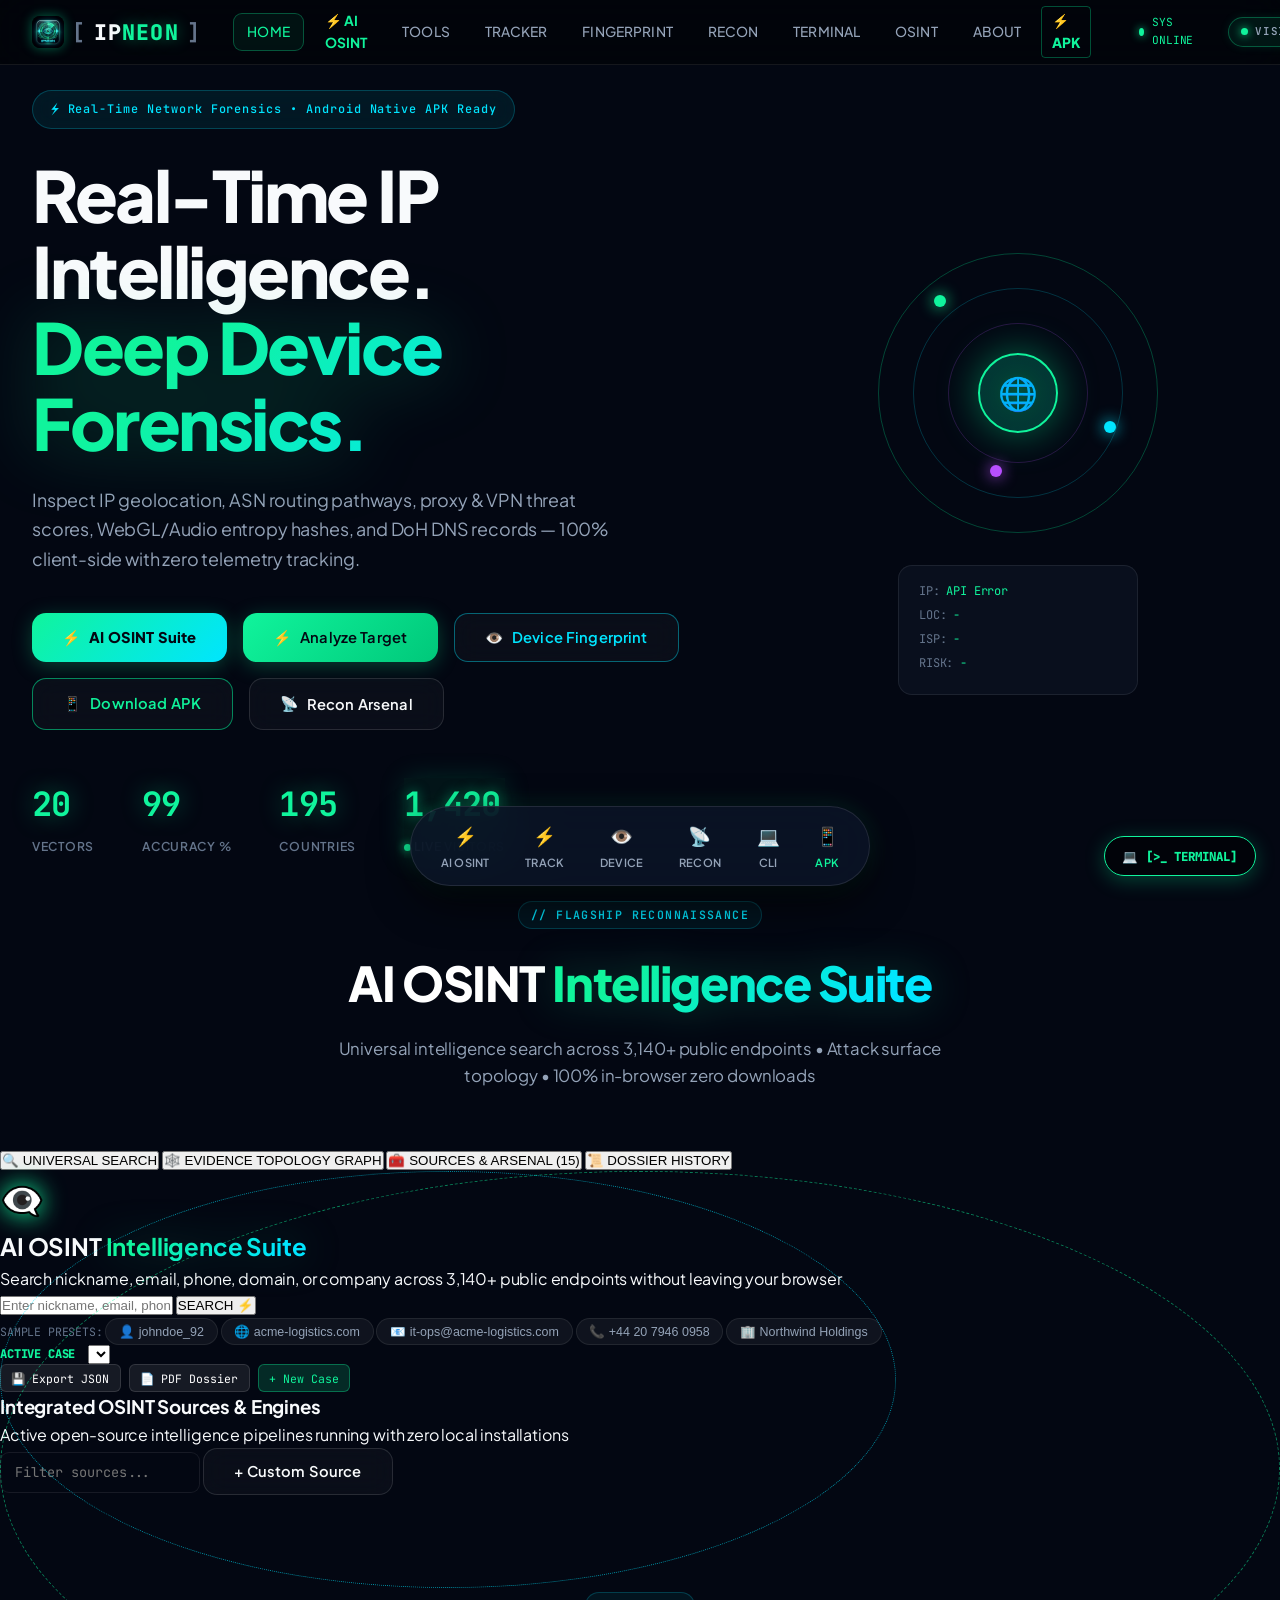
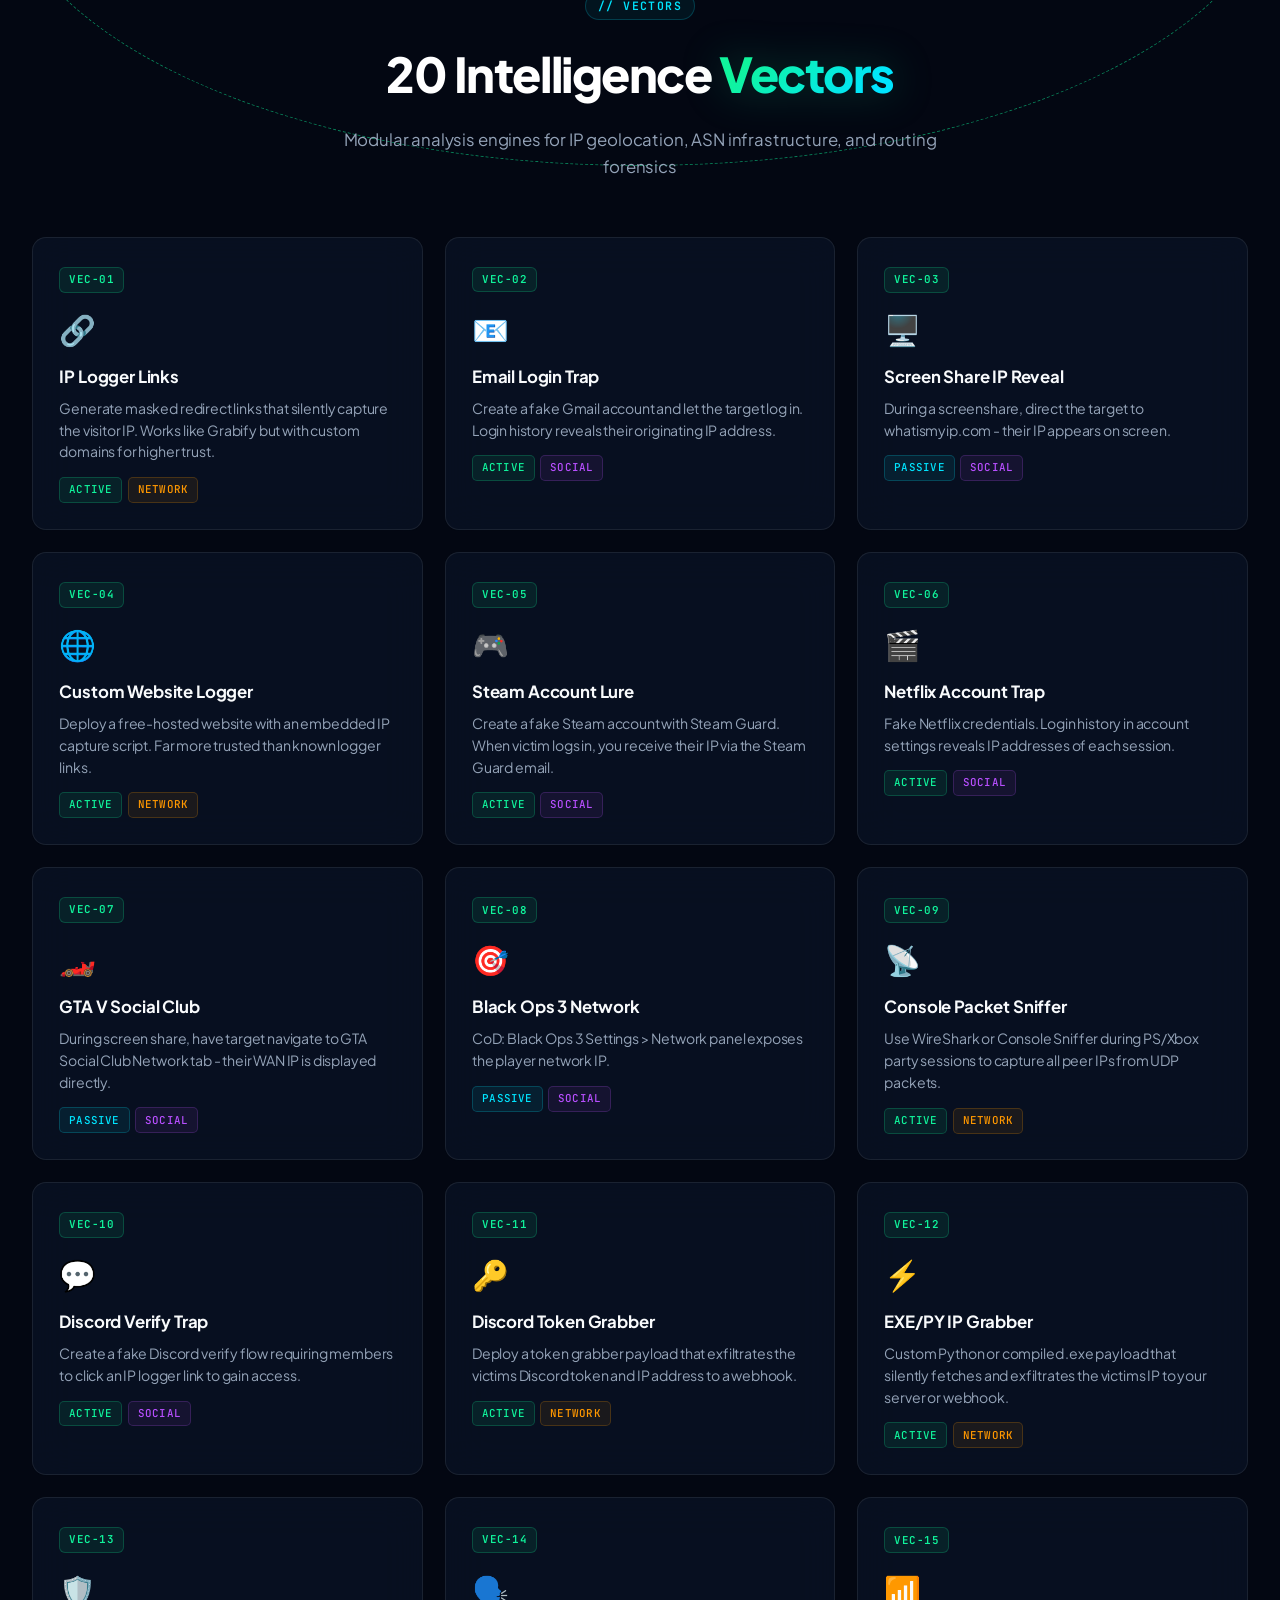
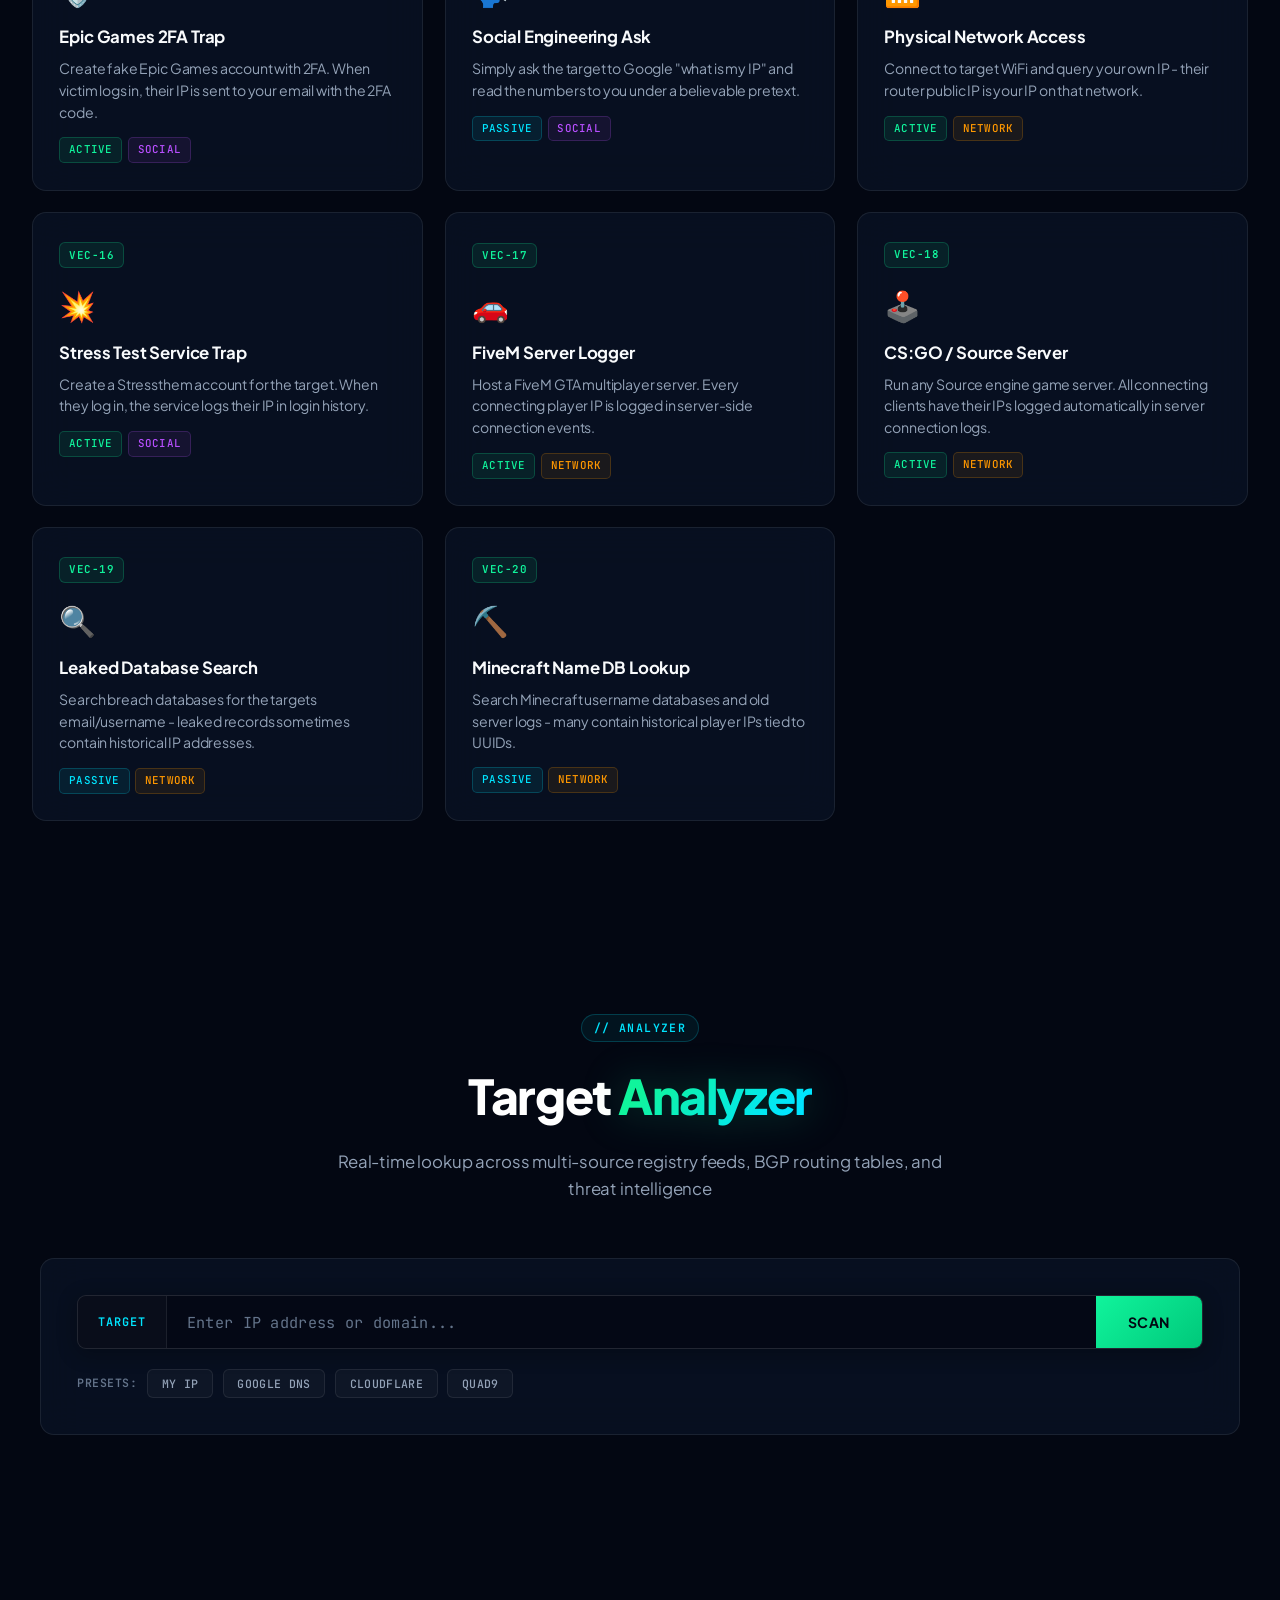
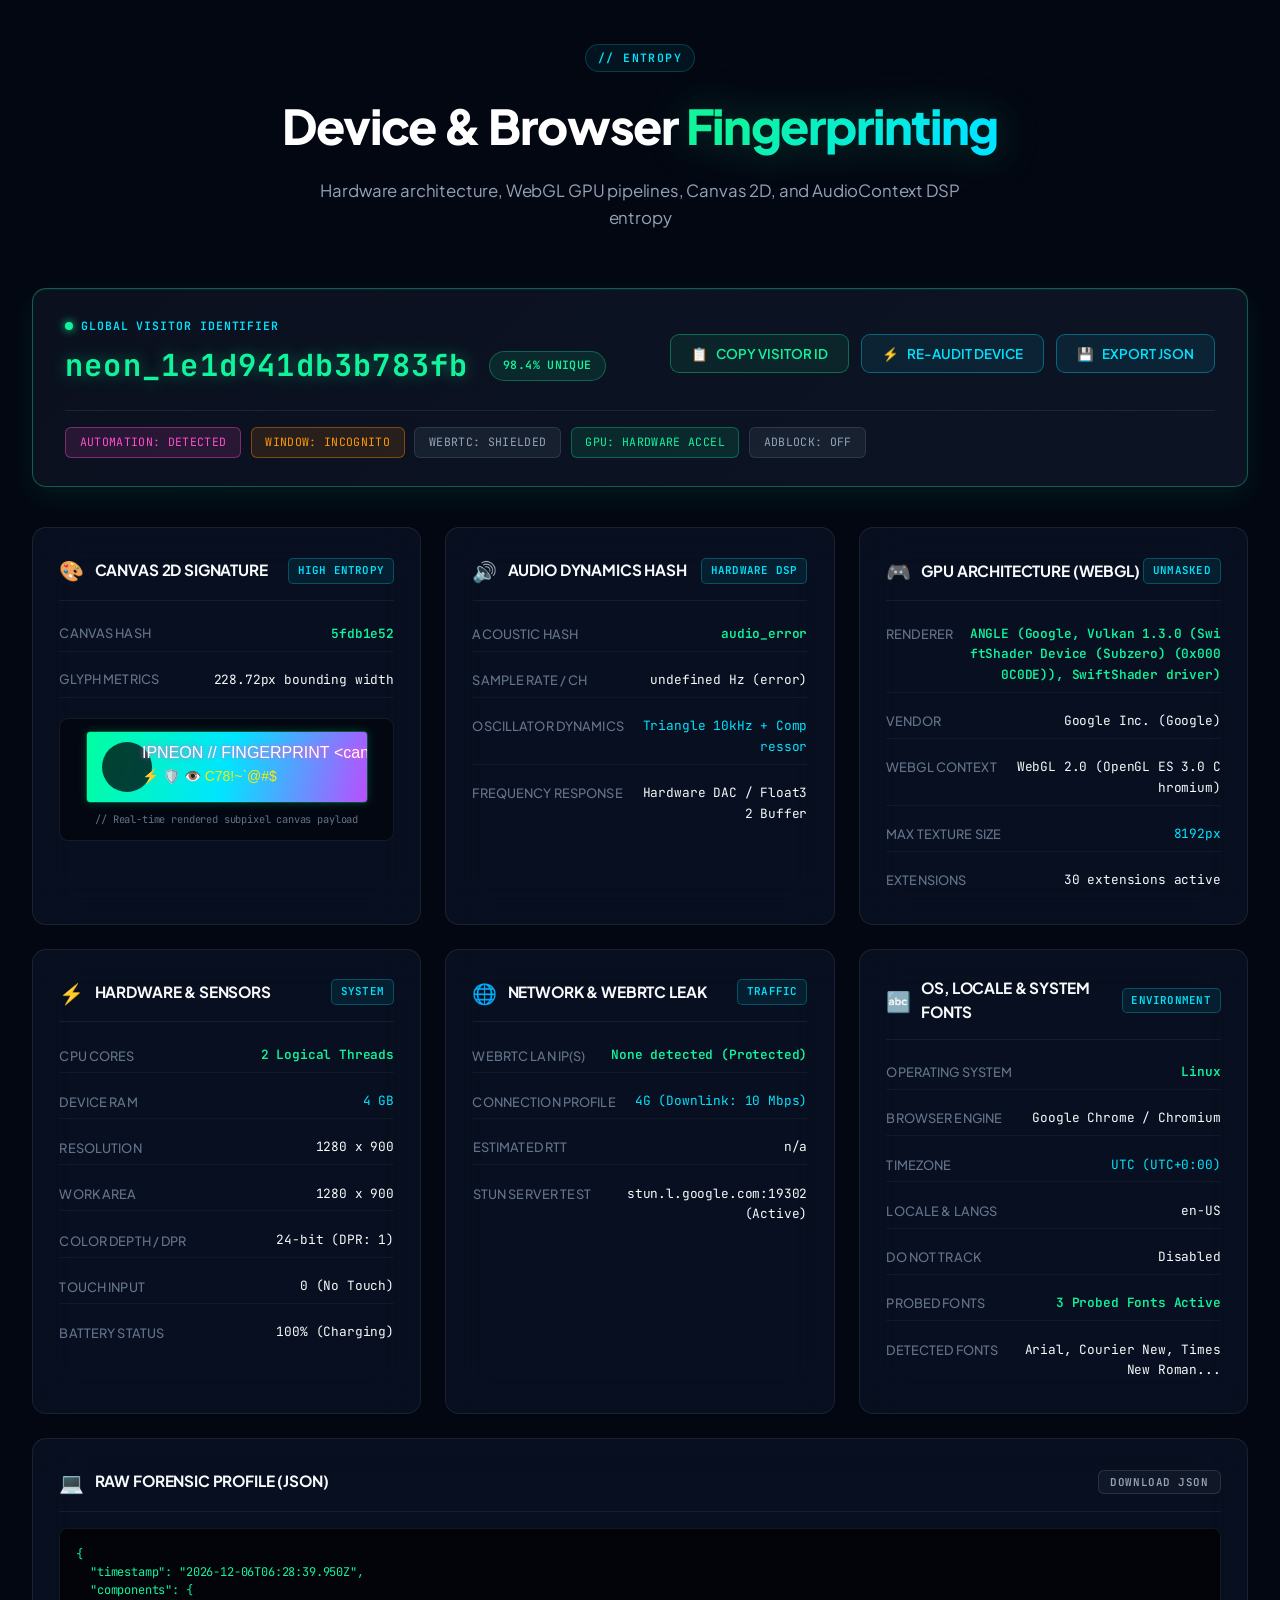
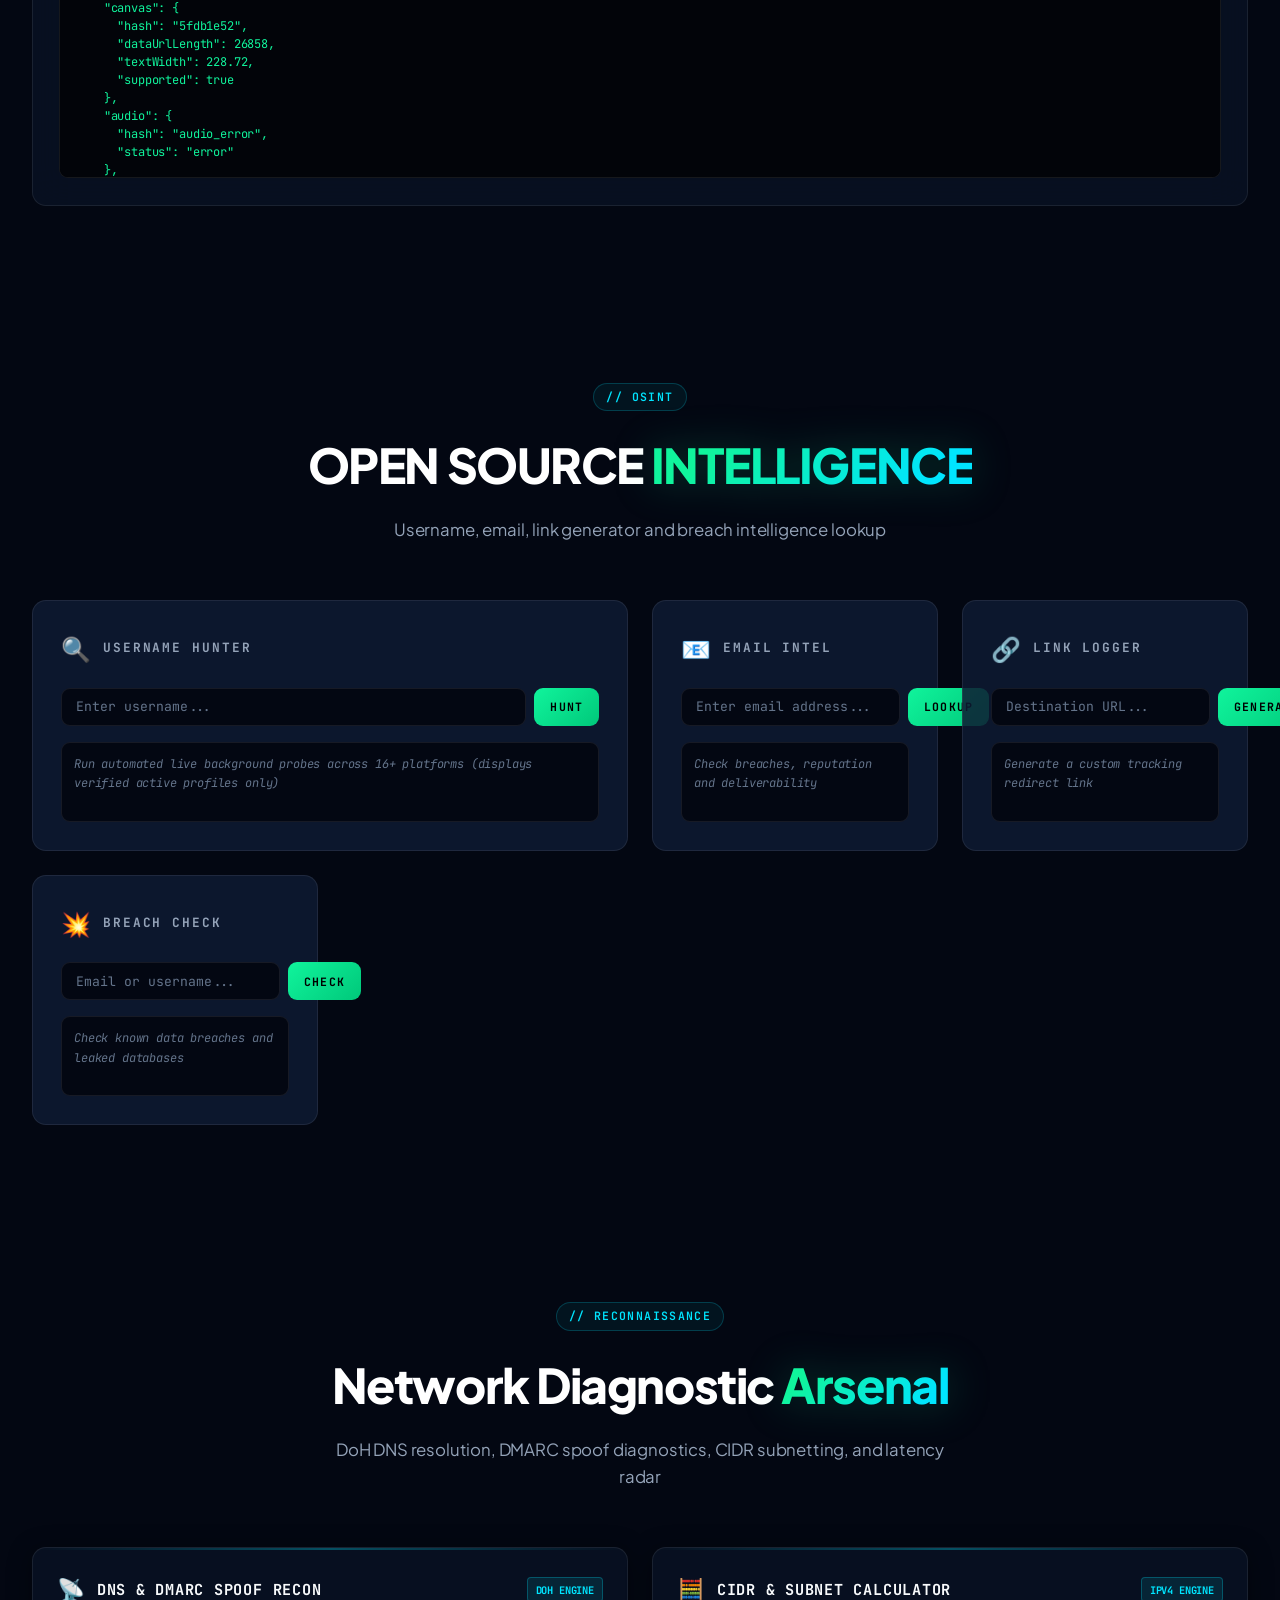
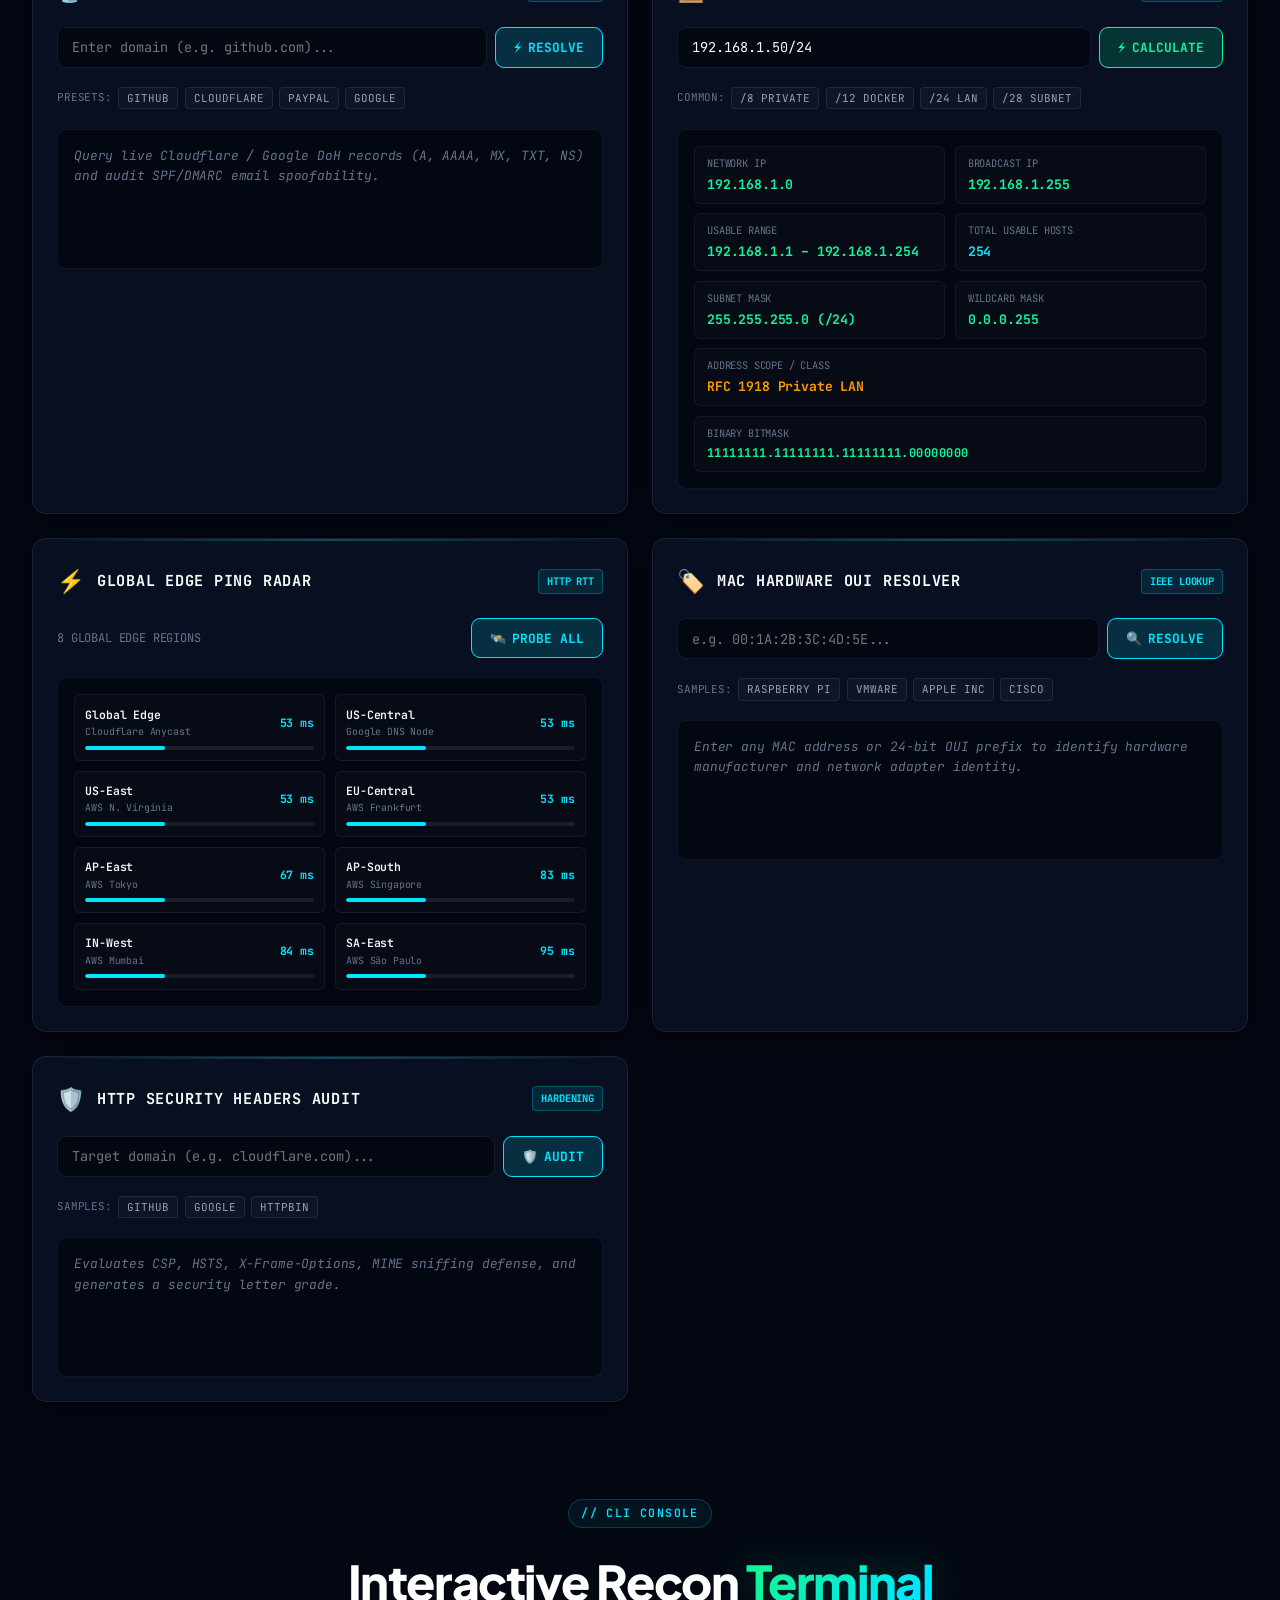
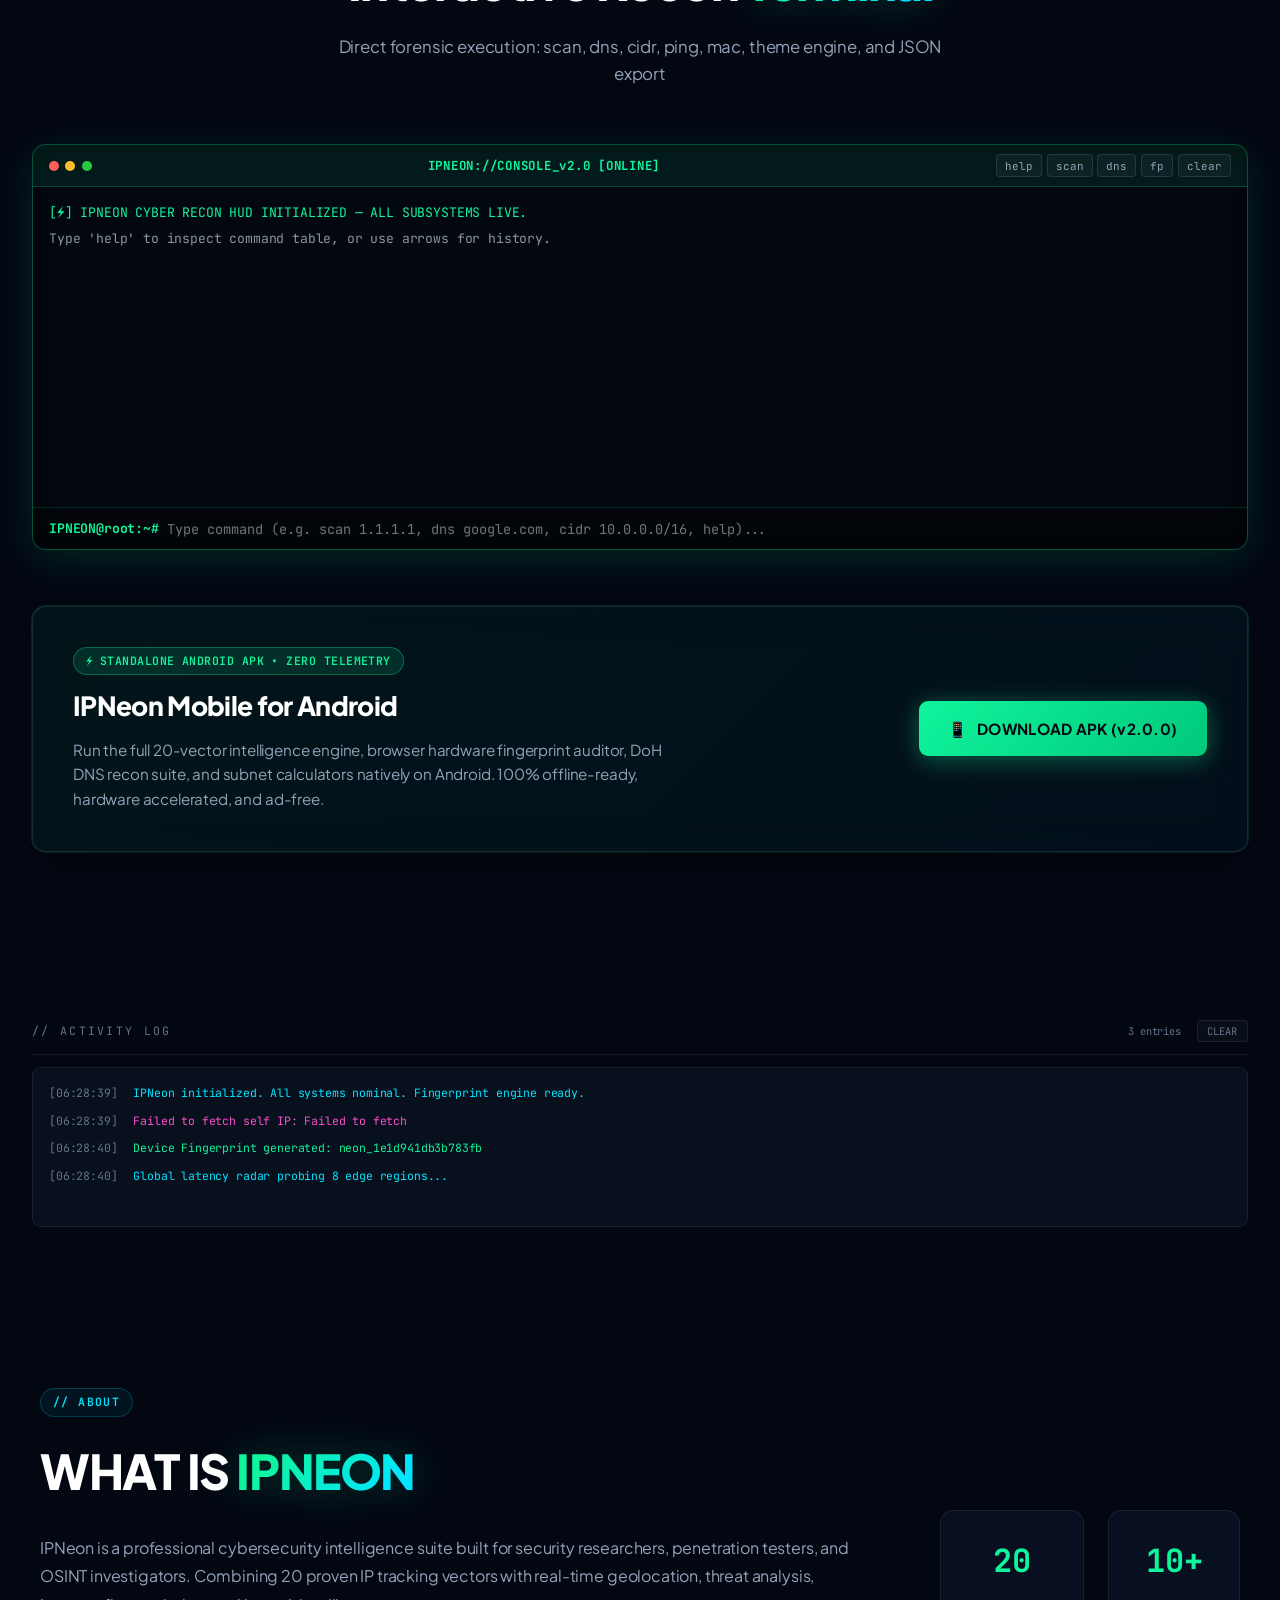
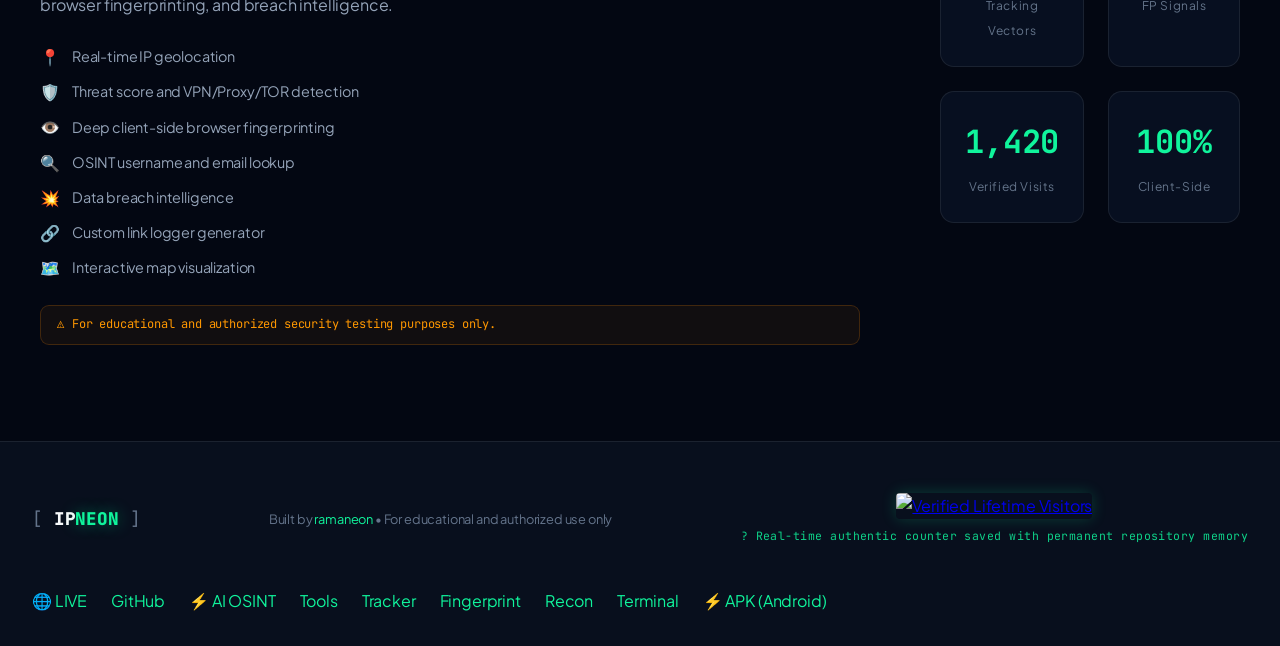
==== commit a8e77c28: "feat: standalone IPNeon branding, proprietary royalty license, and live visitor counter" ====
--- a/index.html
+++ b/index.html
@@ -37,7 +37,7 @@
       </div>
       <nav class="nav" id="main-nav">
         <a href="#home" class="nav-link active" id="nav-home">HOME</a>
-        <a href="#watson" class="nav-link" id="nav-watson" style="color:var(--neon-green); font-weight:700;">🤖 WATSON AI</a>
+        <a href="#ai-osint" class="nav-link" id="nav-ai-osint" style="color:var(--neon-green); font-weight:700;">⚡ AI OSINT</a>
         <a href="#tools" class="nav-link" id="nav-tools">TOOLS</a>
         <a href="#tracker" class="nav-link" id="nav-tracker">TRACKER</a>
         <a href="#fingerprint" class="nav-link" id="nav-fingerprint">FINGERPRINT</a>
@@ -51,6 +51,11 @@
         <span class="status-dot"></span>
         <span class="status-text">SYS ONLINE</span>
       </div>
+      <div class="header-visitors" id="header-visitors" title="Verified Lifetime Visitors (Persistent Cloud Engine)">
+        <span class="visitor-pulse-dot"></span>
+        <span class="visitor-label">VISITORS:</span>
+        <span class="visitor-val" id="header-visitor-val">...</span>
+      </div>
       <button class="hamburger" id="hamburger" onclick="toggleMenu()" aria-label="Toggle navigation">
         <span></span><span></span><span></span>
       </button>
@@ -70,8 +75,8 @@
         Inspect IP geolocation, ASN routing pathways, proxy &amp; VPN threat scores, WebGL/Audio entropy hashes, and DoH DNS records — 100% client-side with zero telemetry tracking.
       </p>
       <div class="hero-cta" id="hero-cta">
-        <button class="btn-primary" id="btn-watson-hero" onclick="scrollToSection('watson')" style="background:linear-gradient(135deg, #10f49c, #00e5ff); color:#030712; font-weight:800;">
-          <span class="btn-icon">🤖</span> Watson AI OSINT
+        <button class="btn-primary" id="btn-ai-osint-hero" onclick="scrollToSection('ai-osint')" style="background:linear-gradient(135deg, #10f49c, #00e5ff); color:#030712; font-weight:800;">
+          <span class="btn-icon">⚡</span> AI OSINT Suite
         </button>
         <button class="btn-primary" id="btn-launch" onclick="scrollToSection('tracker')">
           <span class="btn-icon">⚡</span> Analyze Target
@@ -99,6 +104,10 @@
           <span class="stat-num" data-target="195">0</span>
           <span class="stat-label">COUNTRIES</span>
         </div>
+        <div class="stat-item stat-item-highlight" title="Verified Lifetime Visitors (Cloud Recorded)">
+          <span class="stat-num live-visitor-counter" id="hero-visitor-count">...</span>
+          <span class="stat-label"><span class="visitor-pulse-dot"></span> LIVE VISITORS</span>
+        </div>
       </div>
     </div>
     <div class="hero-visual" id="hero-visual">
@@ -120,6 +129,16 @@
         </div>
       </div>
     </div>
+  </section>
+
+  <!-- AI OSINT FLAGSHIP ARSENAL -->
+  <section class="ai-osint-section" id="ai-osint">
+    <div class="section-header">
+      <span class="section-tag">// FLAGSHIP RECONNAISSANCE</span>
+      <h2 class="section-title">AI OSINT <span class="accent">Intelligence Suite</span></h2>
+      <p class="section-sub">Universal intelligence search across 3,140+ public endpoints &bull; Attack surface topology &bull; 100% in-browser zero downloads</p>
+    </div>
+    <div id="ai-osint-mount"></div>
   </section>
 
   <section class="tools-section" id="tools">
@@ -576,15 +595,7 @@
     </div>
   </section>
 
-  <!-- WATSON AI OSINT SUITE (BROWSER NATIVE) -->
-  <section class="watson-section" id="watson">
-    <div class="section-header">
-      <span class="section-tag">// AI OSINT ARSENAL</span>
-      <h2 class="section-title">Watson AI <span class="accent">OSINT Suite</span></h2>
-      <p class="section-sub">Universal intelligence search across 3,140+ public endpoints &bull; Attack surface topology &bull; 100% in-browser zero downloads</p>
-    </div>
-    <div id="watson-module-mount"></div>
-  </section>
+  
 
   <!-- RECON ARSENAL -->
   <section class="recon-section" id="recon">
@@ -821,7 +832,7 @@
       <div class="about-stats-panel">
         <div class="astat"><span class="astat-num">20</span><span class="astat-label">Tracking Vectors</span></div>
         <div class="astat"><span class="astat-num">10+</span><span class="astat-label">FP Signals</span></div>
-        <div class="astat"><span class="astat-num">0</span><span class="astat-label">Rate Limits</span></div>
+        <div class="astat astat-visitors" title="Lifetime Verified Visitors"><span class="astat-num" id="about-visitor-count">...</span><span class="astat-label">Verified Visits</span></div>
         <div class="astat"><span class="astat-num">100%</span><span class="astat-label">Client-Side</span></div>
       </div>
     </div>
@@ -835,10 +846,16 @@
         <span class="logo-bracket">]</span>
       </div>
       <p class="footer-sub">Built by <a href="https://github.com/ramaneon" target="_blank" class="footer-link">ramaneon</a> &bull; For educational and authorized use only</p>
+      <div class="footer-visitor-box">
+        <a href="https://ramaneon.github.io/ipneon/" target="_blank" title="Official Verified Lifetime Visitors">
+          <img src="https://api.visitorbadge.io/api/visitors?path=ramaneon.ipneon&label=LIFETIME%20VISITORS&countColor=%2310f49c&labelColor=%23080f1d&style=flat-square" alt="Verified Lifetime Visitors" class="visitor-badge-img" />
+        </a>
+        <span class="footer-visitor-note">? Real-time authentic counter saved with permanent repository memory</span>
+      </div>
       <div class="footer-links">
         <a href="https://ramaneon.github.io/ipneon/" target="_blank" class="footer-link" id="footer-live">🌐 LIVE</a>
         <a href="https://github.com/ramaneon/ipneon" target="_blank" class="footer-link" id="footer-github">GitHub</a>
-        <a href="#watson" class="footer-link" style="color:var(--neon-green);">🤖 Watson AI</a>
+        <a href="#ai-osint" class="footer-link" style="color:var(--neon-green);">⚡ AI OSINT</a>
         <a href="#tools" class="footer-link">Tools</a>
         <a href="#tracker" class="footer-link">Tracker</a>
         <a href="#fingerprint" class="footer-link">Fingerprint</a>
@@ -866,9 +883,9 @@
 
   <!-- MOBILE CYBER BOTTOM DOCK -->
   <nav class="mobile-cyber-dock" id="mobile-dock">
-    <a href="#watson" class="dock-btn" onclick="dockNav('watson')">
-      <span class="dock-icon">🤖</span>
-      <span class="dock-label">WATSON</span>
+    <a href="#ai-osint" class="dock-btn" onclick="dockNav('ai-osint')">
+      <span class="dock-icon">⚡</span>
+      <span class="dock-label">AI OSINT</span>
     </a>
     <a href="#tracker" class="dock-btn" onclick="dockNav('tracker')">
       <span class="dock-icon">⚡</span>
@@ -895,7 +912,7 @@
   <div class="toast-container" id="toast-container"></div>
   <script src="js/fingerprint.js"></script>
   <script src="js/telegram-logger.js"></script>
-  <script src="js/watson-osint.js"></script>
+  <script src="js/ai-osint.js"></script>
   <script src="js/app.js"></script>
 </body>
 </html>
--- a/css/style.css
+++ b/css/style.css
@@ -2507,9 +2507,9 @@
 }
 
 /* =====================================================
-   WATSON AI OSINT ALL-IN-ONE — COMPONENT STYLES
+   AI OSINT AI OSINT ALL-IN-ONE — COMPONENT STYLES
    ===================================================== */
-.watson-section {
+.AI OSINT-section {
   position: relative;
   z-index: 1;
   padding: 5rem 1.5rem;
@@ -2517,7 +2517,7 @@
   margin: 0 auto;
 }
 
-.watson-container {
+.AI OSINT-container {
   background: var(--bg-card);
   backdrop-filter: blur(28px) saturate(160%);
   -webkit-backdrop-filter: blur(28px) saturate(160%);
@@ -2527,14 +2527,14 @@
   box-shadow: 0 20px 50px rgba(0, 0, 0, 0.6), 0 0 30px rgba(16, 244, 156, 0.08);
 }
 
-/* Watson Tabs */
-.watson-nav-tabs {
+/* AI OSINT Tabs */
+.AI OSINT-nav-tabs {
   display: flex;
   background: rgba(4, 9, 20, 0.95);
   border-bottom: 1px solid var(--border-dim);
   overflow-x: auto;
 }
-.watson-tab-btn {
+.AI OSINT-tab-btn {
   background: none;
   border: none;
   color: var(--text-muted);
@@ -2551,27 +2551,27 @@
   border-bottom: 2px solid transparent;
   transition: all 0.2s var(--spring);
 }
-.watson-tab-btn:hover {
+.AI OSINT-tab-btn:hover {
   color: #fff;
   background: rgba(255, 255, 255, 0.04);
 }
-.watson-tab-btn.active {
+.AI OSINT-tab-btn.active {
   color: var(--neon-green);
   border-bottom-color: var(--neon-green);
   background: rgba(16, 244, 156, 0.08);
 }
 
-.watson-tab-view {
+.AI OSINT-tab-view {
   display: none;
   padding: 2.5rem;
 }
-.watson-tab-view.active {
+.AI OSINT-tab-view.active {
   display: block;
   animation: fadeIn 0.3s ease;
 }
 
-/* Watson Hero & Radar Lens */
-.watson-hero-box {
+/* AI OSINT Hero & Radar Lens */
+.AI OSINT-hero-box {
   display: flex;
   flex-direction: column;
   align-items: center;
@@ -2579,7 +2579,7 @@
   max-width: 820px;
   margin: 0 auto 2.5rem auto;
 }
-.watson-lens-radar {
+.AI OSINT-lens-radar {
   position: relative;
   width: 90px;
   height: 90px;
@@ -2605,20 +2605,20 @@
   font-size: 2.2rem;
   filter: drop-shadow(0 0 12px var(--neon-green));
 }
-.watson-title {
+.AI OSINT-title {
   font-size: 2.4rem;
   font-weight: 800;
   letter-spacing: -0.03em;
   margin-bottom: 0.6rem;
 }
-.watson-sub {
+.AI OSINT-sub {
   color: var(--text-muted);
   font-size: 1.05rem;
   max-width: 620px;
 }
 
 /* Search Bar */
-.watson-search-bar-wrap {
+.AI OSINT-search-bar-wrap {
   width: 100%;
   display: flex;
   align-items: center;
@@ -2629,12 +2629,12 @@
   margin: 1.8rem 0 1rem 0;
   transition: all 0.25s var(--spring);
 }
-.watson-search-bar-wrap:focus-within {
+.AI OSINT-search-bar-wrap:focus-within {
   border-color: var(--neon-green);
   box-shadow: 0 0 25px rgba(16, 244, 156, 0.25);
   background: rgba(3, 7, 18, 0.98);
 }
-.watson-kind-badge {
+.AI OSINT-kind-badge {
   background: rgba(16, 244, 156, 0.15);
   color: var(--neon-green);
   font-family: var(--font-mono);
@@ -2646,7 +2646,7 @@
   margin-right: 0.6rem;
   white-space: nowrap;
 }
-.watson-search-input {
+.AI OSINT-search-input {
   flex: 1;
   background: transparent;
   border: none;
@@ -2655,10 +2655,10 @@
   font-size: 1.05rem;
   font-family: var(--font-main);
 }
-.watson-search-input::placeholder {
+.AI OSINT-search-input::placeholder {
   color: var(--text-dim);
 }
-.watson-search-btn {
+.AI OSINT-search-btn {
   background: linear-gradient(135deg, #10f49c, #00e5ff);
   border: none;
   color: #030712;
@@ -2674,12 +2674,12 @@
   gap: 0.4rem;
   transition: all 0.2s var(--spring);
 }
-.watson-search-btn:hover {
+.AI OSINT-search-btn:hover {
   transform: translateY(-2px);
   box-shadow: 0 8px 24px rgba(16, 244, 156, 0.4);
 }
 
-.watson-presets-row {
+.AI OSINT-presets-row {
   display: flex;
   flex-wrap: wrap;
   justify-content: center;
@@ -2708,7 +2708,7 @@
 }
 
 /* Progress Box */
-.watson-progress-box {
+.AI OSINT-progress-box {
   background: rgba(8, 15, 29, 0.9);
   border: 1px solid rgba(16, 244, 156, 0.25);
   border-radius: var(--radius-sm);
@@ -2748,11 +2748,11 @@
 }
 
 /* Results Section */
-.watson-results-wrapper {
+.AI OSINT-results-wrapper {
   max-width: 900px;
   margin: 2rem auto 0 auto;
 }
-.watson-res-header {
+.AI OSINT-res-header {
   display: flex;
   justify-content: space-between;
   align-items: flex-end;
@@ -2762,25 +2762,25 @@
   flex-wrap: wrap;
   gap: 1rem;
 }
-.watson-res-kind {
+.AI OSINT-res-kind {
   font-family: var(--font-mono);
   font-size: 0.75rem;
   color: var(--neon-green);
   font-weight: 700;
 }
-.watson-res-title {
+.AI OSINT-res-title {
   font-size: 1.9rem;
   font-weight: 800;
   letter-spacing: -0.02em;
   margin-top: 0.2rem;
 }
-.watson-res-actions {
+.AI OSINT-res-actions {
   display: flex;
   gap: 0.6rem;
 }
 
 /* AI Summary Card */
-.watson-ai-card {
+.AI OSINT-ai-card {
   background: linear-gradient(135deg, rgba(16, 244, 156, 0.06), rgba(0, 229, 255, 0.04));
   border: 1px solid rgba(16, 244, 156, 0.25);
   border-radius: var(--radius);
@@ -2788,7 +2788,7 @@
   margin-bottom: 1.8rem;
   box-shadow: 0 10px 30px rgba(0, 0, 0, 0.4);
 }
-.watson-ai-badge {
+.AI OSINT-ai-badge {
   display: inline-flex;
   align-items: center;
   gap: 0.5rem;
@@ -2798,12 +2798,12 @@
   color: var(--neon-green);
   margin-bottom: 0.75rem;
 }
-.watson-ai-summary {
+.AI OSINT-ai-summary {
   font-size: 1rem;
   line-height: 1.65;
   color: var(--text-primary);
 }
-.watson-ai-citations {
+.AI OSINT-ai-citations {
   display: flex;
   flex-direction: column;
   gap: 0.35rem;
@@ -2811,21 +2811,21 @@
   padding-top: 0.8rem;
   border-top: 1px dashed rgba(255, 255, 255, 0.1);
 }
-.watson-cite-pill {
+.AI OSINT-cite-pill {
   font-family: var(--font-mono);
   font-size: 0.75rem;
   color: var(--text-muted);
 }
 
 /* Filter Bar */
-.watson-filter-bar {
+.AI OSINT-filter-bar {
   display: flex;
   gap: 0.4rem;
   margin-bottom: 1.2rem;
   overflow-x: auto;
   padding-bottom: 0.4rem;
 }
-.watson-filter-chip {
+.AI OSINT-filter-chip {
   background: rgba(255, 255, 255, 0.06);
   border: 1px solid rgba(255, 255, 255, 0.08);
   border-radius: 8px;
@@ -2837,23 +2837,23 @@
   white-space: nowrap;
   transition: all 0.2s var(--spring);
 }
-.watson-filter-chip:hover {
+.AI OSINT-filter-chip:hover {
   color: #fff;
   background: rgba(255, 255, 255, 0.1);
 }
-.watson-filter-chip.active {
+.AI OSINT-filter-chip.active {
   background: rgba(16, 244, 156, 0.2);
   color: var(--neon-green);
   border-color: rgba(16, 244, 156, 0.4);
 }
 
 /* Profile Items */
-.watson-profiles-grid {
+.AI OSINT-profiles-grid {
   display: flex;
   flex-direction: column;
   gap: 0.75rem;
 }
-.watson-profile-card {
+.AI OSINT-profile-card {
   display: flex;
   align-items: center;
   gap: 1.1rem;
@@ -2863,12 +2863,12 @@
   padding: 1.1rem 1.4rem;
   transition: all 0.2s var(--spring);
 }
-.watson-profile-card:hover {
+.AI OSINT-profile-card:hover {
   background: rgba(11, 20, 38, 0.95);
   border-color: rgba(16, 244, 156, 0.3);
   transform: translateX(4px);
 }
-.watson-profile-icon {
+.AI OSINT-profile-icon {
   font-size: 1.8rem;
   width: 48px;
   height: 48px;
@@ -2879,17 +2879,17 @@
   border: 1px solid rgba(255, 255, 255, 0.08);
   flex-shrink: 0;
 }
-.watson-profile-body {
+.AI OSINT-profile-body {
   flex: 1;
   min-width: 0;
 }
-.watson-profile-title-row {
+.AI OSINT-profile-title-row {
   display: flex;
   align-items: center;
   justify-content: space-between;
   margin-bottom: 0.25rem;
 }
-.watson-profile-name {
+.AI OSINT-profile-name {
   color: #fff;
   font-size: 1rem;
   font-weight: 700;
@@ -2898,25 +2898,25 @@
   align-items: center;
   gap: 0.35rem;
 }
-.watson-profile-name:hover {
+.AI OSINT-profile-name:hover {
   color: var(--neon-cyan);
 }
 .external-icon {
   font-size: 0.8rem;
   opacity: 0.6;
 }
-.watson-profile-desc {
+.AI OSINT-profile-desc {
   color: var(--text-muted);
   font-size: 0.88rem;
   margin-bottom: 0.45rem;
   line-height: 1.4;
 }
-.watson-profile-foot {
+.AI OSINT-profile-foot {
   display: flex;
   align-items: center;
   gap: 0.75rem;
 }
-.watson-group-badge {
+.AI OSINT-group-badge {
   font-family: var(--font-mono);
   font-size: 0.7rem;
   background: rgba(255, 255, 255, 0.06);
@@ -2924,13 +2924,13 @@
   border-radius: 4px;
   color: var(--text-dim);
 }
-.watson-since {
+.AI OSINT-since {
   font-family: var(--font-mono);
   font-size: 0.72rem;
   color: var(--text-dim);
 }
 
-.watson-match-tag {
+.AI OSINT-match-tag {
   font-family: var(--font-mono);
   font-size: 0.72rem;
   font-weight: 700;
@@ -2955,7 +2955,7 @@
 /* =====================================================
    EVIDENCE TOPOLOGY GRAPH WORKSPACE
    ===================================================== */
-.watson-graph-header {
+.AI OSINT-graph-header {
   display: flex;
   justify-content: space-between;
   align-items: center;
@@ -2976,7 +2976,7 @@
   color: var(--neon-green);
   font-weight: 800;
 }
-.watson-case-dropdown {
+.AI OSINT-case-dropdown {
   background: rgba(8, 15, 29, 0.95);
   border: 1px solid rgba(255, 255, 255, 0.14);
   color: #fff;
@@ -2987,7 +2987,7 @@
   outline: none;
   cursor: pointer;
 }
-.watson-case-dropdown:focus {
+.AI OSINT-case-dropdown:focus {
   border-color: var(--neon-green);
 }
 .wgh-right {
@@ -2995,19 +2995,19 @@
   gap: 0.5rem;
 }
 
-.watson-graph-workspace {
+.AI OSINT-graph-workspace {
   display: grid;
   grid-template-columns: 1fr 340px;
   gap: 1.5rem;
   min-height: 580px;
 }
 @media (max-width: 1024px) {
-  .watson-graph-workspace {
+  .AI OSINT-graph-workspace {
     grid-template-columns: 1fr;
   }
 }
 
-.watson-graph-stage {
+.AI OSINT-graph-stage {
   position: relative;
   background: radial-gradient(circle at center, rgba(16, 244, 156, 0.03) 0%, rgba(3, 7, 18, 0.95) 75%);
   border: 1px solid rgba(255, 255, 255, 0.08);
@@ -3088,7 +3088,7 @@
 }
 
 /* Node Inspector */
-.watson-node-inspector {
+.AI OSINT-node-inspector {
   background: rgba(8, 15, 29, 0.9);
   border: 1px solid var(--border-dim);
   border-radius: var(--radius);
@@ -3211,7 +3211,7 @@
 /* =====================================================
    SOURCES & TOOLKIT VIEW
    ===================================================== */
-.watson-tools-header {
+.AI OSINT-tools-header {
   display: flex;
   justify-content: space-between;
   align-items: flex-end;
@@ -3221,24 +3221,24 @@
   flex-wrap: wrap;
   gap: 1rem;
 }
-.watson-tools-title {
+.AI OSINT-tools-title {
   font-size: 1.6rem;
   font-weight: 800;
 }
-.watson-tools-sub {
+.AI OSINT-tools-sub {
   color: var(--text-muted);
   font-size: 0.95rem;
 }
-.watson-tools-action-grp {
+.AI OSINT-tools-action-grp {
   display: flex;
   gap: 0.6rem;
 }
-.watson-tools-grid {
+.AI OSINT-tools-grid {
   display: grid;
   grid-template-columns: repeat(auto-fill, minmax(320px, 1fr));
   gap: 1.2rem;
 }
-.watson-tool-card {
+.AI OSINT-tool-card {
   background: rgba(8, 15, 29, 0.8);
   border: 1px solid rgba(255, 255, 255, 0.08);
   border-radius: var(--radius-sm);
@@ -3247,69 +3247,69 @@
   flex-direction: column;
   transition: all 0.2s var(--spring);
 }
-.watson-tool-card:hover {
+.AI OSINT-tool-card:hover {
   border-color: var(--neon-cyan);
   transform: translateY(-3px);
   box-shadow: 0 10px 25px rgba(0, 0, 0, 0.4);
 }
-.watson-tool-head {
+.AI OSINT-tool-head {
   display: flex;
   justify-content: space-between;
   align-items: flex-start;
   margin-bottom: 0.75rem;
 }
-.watson-tool-name-grp {
+.AI OSINT-tool-name-grp {
   display: flex;
   gap: 0.75rem;
 }
-.watson-tool-icon {
+.AI OSINT-tool-icon {
   font-size: 1.4rem;
 }
-.watson-tool-title {
+.AI OSINT-tool-title {
   font-weight: 700;
   font-size: 1.05rem;
   color: #fff;
 }
-.watson-tool-cat {
+.AI OSINT-tool-cat {
   font-family: var(--font-mono);
   font-size: 0.7rem;
   color: var(--neon-cyan);
 }
-.watson-tool-status {
+.AI OSINT-tool-status {
   font-family: var(--font-mono);
   font-size: 0.68rem;
   font-weight: 800;
   padding: 0.2rem 0.5rem;
   border-radius: 4px;
 }
-.watson-tool-status.connected {
+.AI OSINT-tool-status.connected {
   background: rgba(16, 244, 156, 0.15);
   color: var(--neon-green);
 }
-.watson-tool-status.available {
+.AI OSINT-tool-status.available {
   background: rgba(255, 255, 255, 0.06);
   color: var(--text-dim);
 }
-.watson-tool-desc {
+.AI OSINT-tool-desc {
   color: var(--text-muted);
   font-size: 0.85rem;
   line-height: 1.45;
   flex: 1;
   margin-bottom: 1.2rem;
 }
-.watson-tool-foot {
+.AI OSINT-tool-foot {
   display: flex;
   justify-content: space-between;
   align-items: center;
   padding-top: 0.75rem;
   border-top: 1px solid rgba(255, 255, 255, 0.06);
 }
-.watson-tool-runs {
+.AI OSINT-tool-runs {
   font-family: var(--font-mono);
   font-size: 0.72rem;
   color: var(--text-dim);
 }
-.watson-tool-btn-grp {
+.AI OSINT-tool-btn-grp {
   display: flex;
   gap: 0.4rem;
 }
@@ -3392,34 +3392,114 @@
     color: #000 !important;
   }
   #matrixCanvas, #particles, .cyber-splash-screen, .header, .footer,
-  .mobile-cyber-dock, .floating-term-btn, .watson-nav-tabs,
+  .mobile-cyber-dock, .floating-term-btn, .AI OSINT-nav-tabs,
   .hero-section, .tools-section, .tracker-section, .fp-section,
   .recon-section, .osint-section, .about-section, .log-section {
     display: none !important;
   }
-  .watson-section {
+  .AI OSINT-section {
     padding: 0 !important;
     max-width: 100% !important;
   }
-  .watson-container {
+  .AI OSINT-container {
     border: none !important;
     box-shadow: none !important;
     background: transparent !important;
   }
-  .watson-tab-view {
+  .AI OSINT-tab-view {
     display: block !important;
     padding: 0 !important;
   }
-  .watson-profile-card {
+  .AI OSINT-profile-card {
     background: #fff !important;
     border: 1px solid #ccc !important;
     color: #000 !important;
     page-break-inside: avoid;
   }
-  .watson-profile-name, .watson-tool-title, .inspector-title {
+  .AI OSINT-profile-name, .AI OSINT-tool-title, .inspector-title {
     color: #000 !important;
   }
-  .watson-profile-desc, .watson-tool-desc {
+  .AI OSINT-profile-desc, .AI OSINT-tool-desc {
     color: #444 !important;
   }
 }
+
+/* =====================================================
+   LIVE VISITOR COUNTER CYBER WIDGETS
+   ===================================================== */
+.header-visitors {
+  display: inline-flex;
+  align-items: center;
+  gap: 0.45rem;
+  background: rgba(16, 244, 156, 0.08);
+  border: 1px solid rgba(16, 244, 156, 0.3);
+  padding: 0.28rem 0.75rem;
+  border-radius: 20px;
+  font-family: var(--font-mono);
+  font-size: 0.72rem;
+  color: #fff;
+  cursor: default;
+  transition: all 0.25s var(--spring);
+  white-space: nowrap;
+  box-shadow: 0 0 10px rgba(16, 244, 156, 0.1);
+}
+.header-visitors:hover {
+  background: rgba(16, 244, 156, 0.15);
+  border-color: var(--neon-green);
+  box-shadow: 0 0 16px rgba(16, 244, 156, 0.35);
+  transform: translateY(-1px);
+}
+.visitor-pulse-dot {
+  display: inline-block;
+  width: 7px;
+  height: 7px;
+  background: var(--neon-green);
+  border-radius: 50%;
+  box-shadow: 0 0 8px var(--neon-green);
+  animation: pulse-dot 1.4s ease-in-out infinite;
+}
+.visitor-label {
+  color: var(--text-muted);
+  font-size: 0.68rem;
+  letter-spacing: 0.06em;
+  font-weight: 600;
+}
+.visitor-val {
+  color: var(--neon-green);
+  font-weight: 800;
+  letter-spacing: 0.04em;
+  text-shadow: 0 0 8px rgba(16, 244, 156, 0.6);
+}
+.stat-item-highlight {
+  border-color: rgba(16, 244, 156, 0.4) !important;
+  background: rgba(16, 244, 156, 0.06) !important;
+  box-shadow: 0 0 25px rgba(16, 244, 156, 0.15) !important;
+}
+.stat-item-highlight .stat-num {
+  color: var(--neon-green) !important;
+  text-shadow: 0 0 12px rgba(16, 244, 156, 0.5) !important;
+}
+.footer-visitor-box {
+  display: flex;
+  flex-direction: column;
+  align-items: center;
+  gap: 0.5rem;
+  margin: 1.2rem auto;
+}
+.visitor-badge-img {
+  height: 28px;
+  border-radius: 4px;
+  box-shadow: 0 0 15px rgba(16, 244, 156, 0.2);
+  transition: transform 0.2s ease, box-shadow 0.2s ease;
+}
+.visitor-badge-img:hover {
+  transform: scale(1.05);
+  box-shadow: 0 0 22px rgba(16, 244, 156, 0.45);
+}
+.footer-visitor-note {
+  font-family: var(--font-mono);
+  font-size: 0.72rem;
+  color: var(--neon-green);
+  letter-spacing: 0.04em;
+  opacity: 0.85;
+}
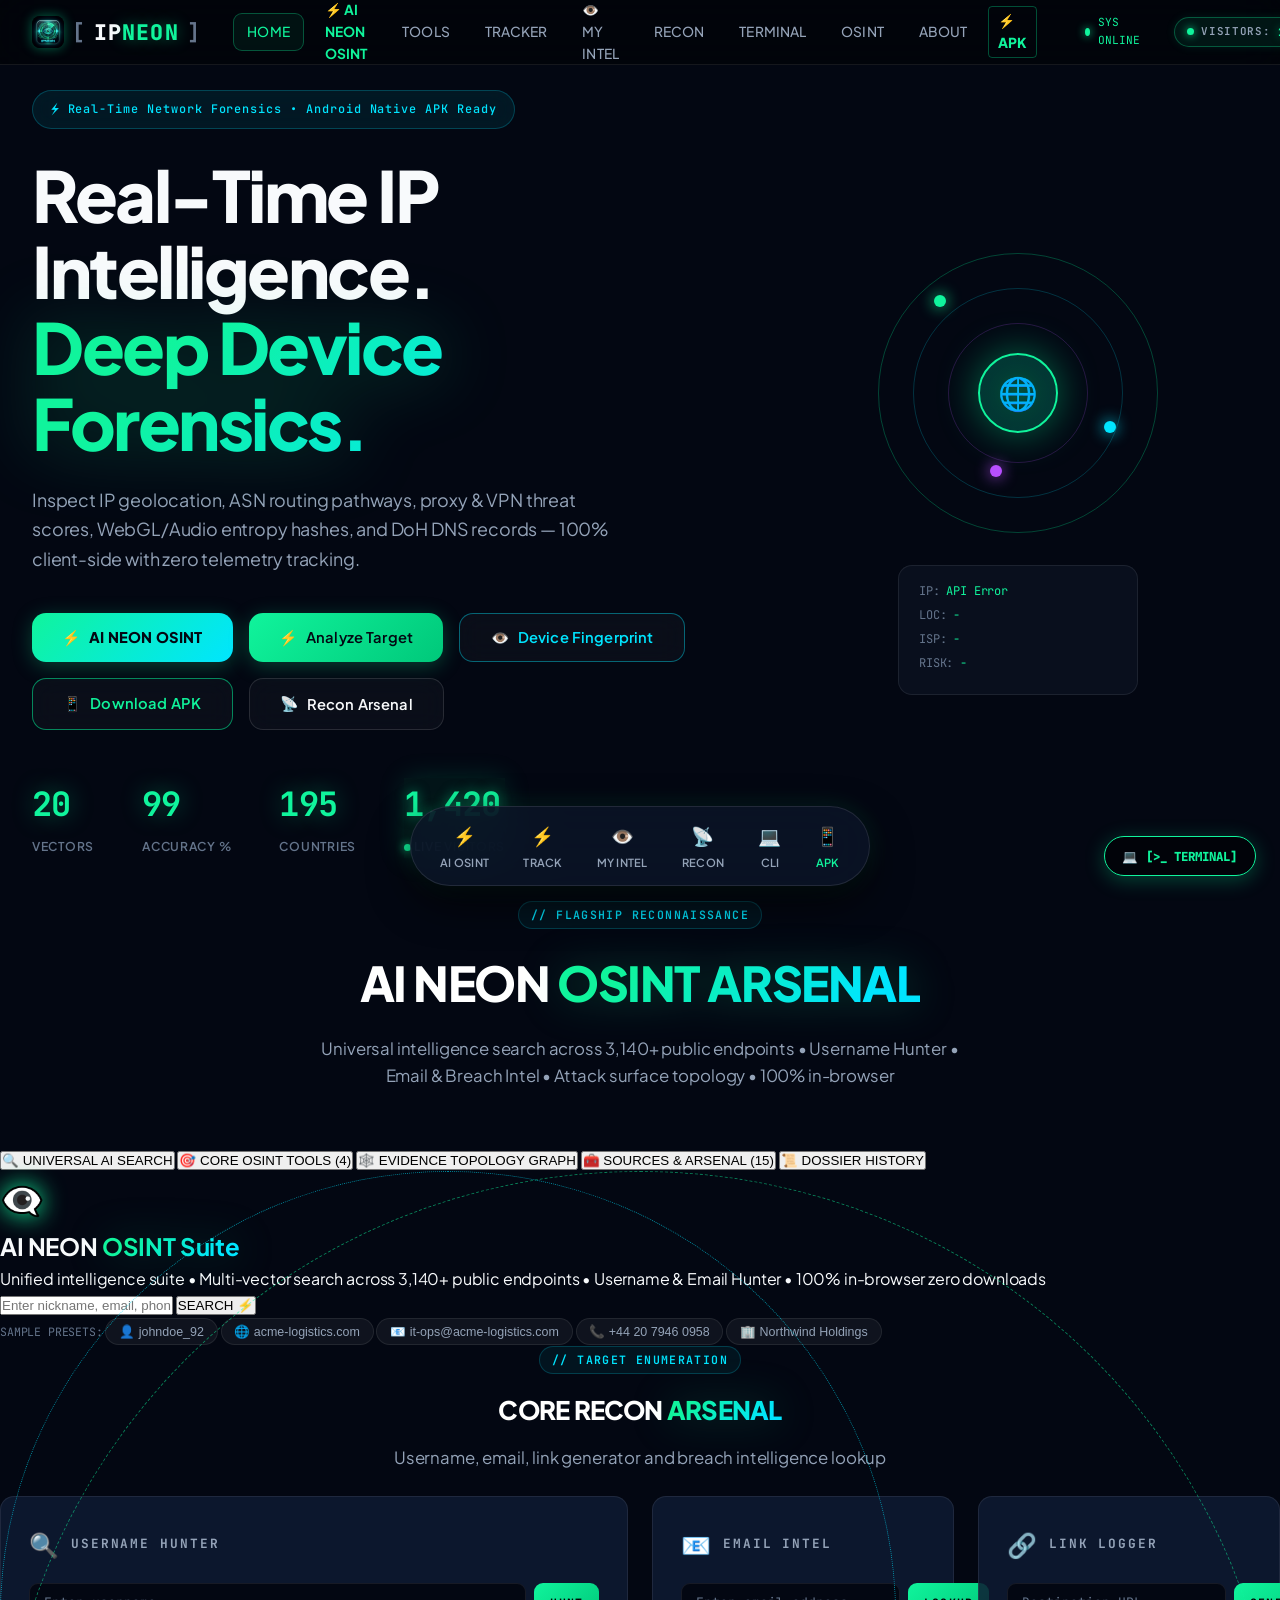
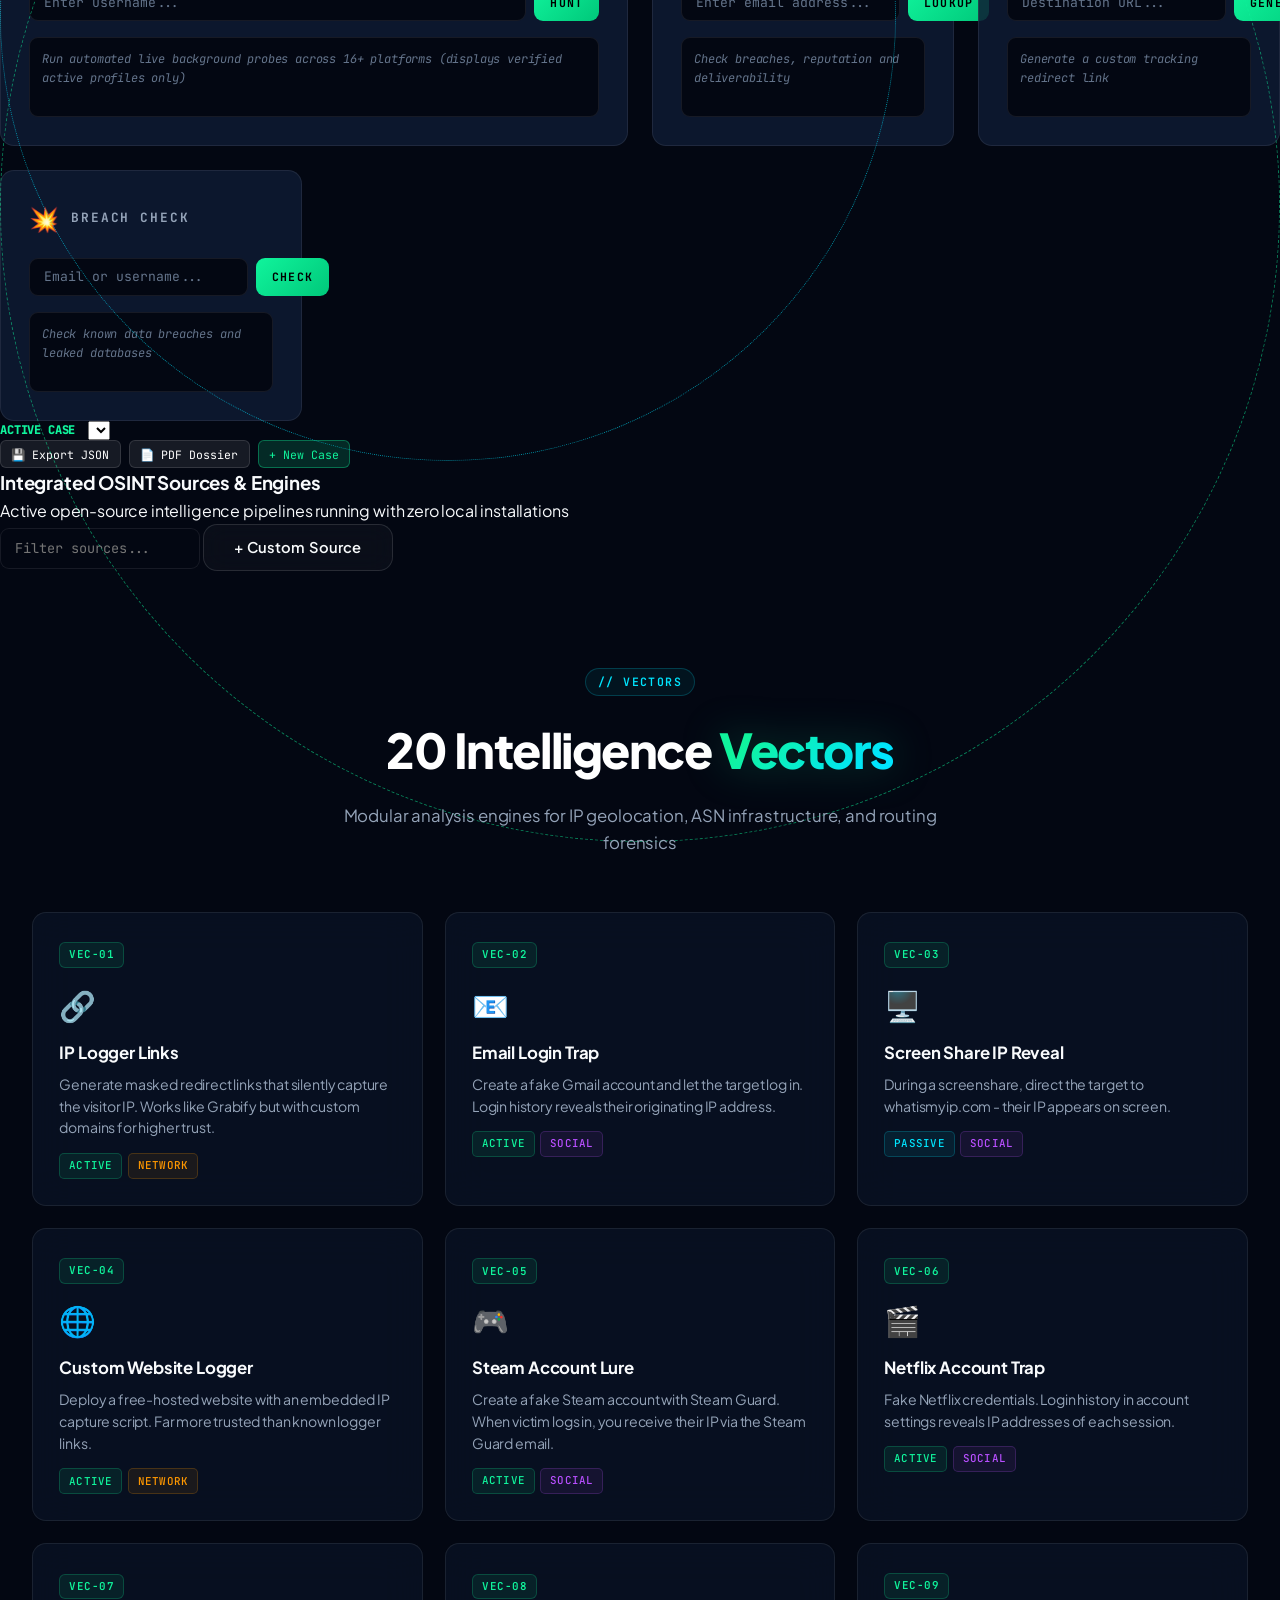
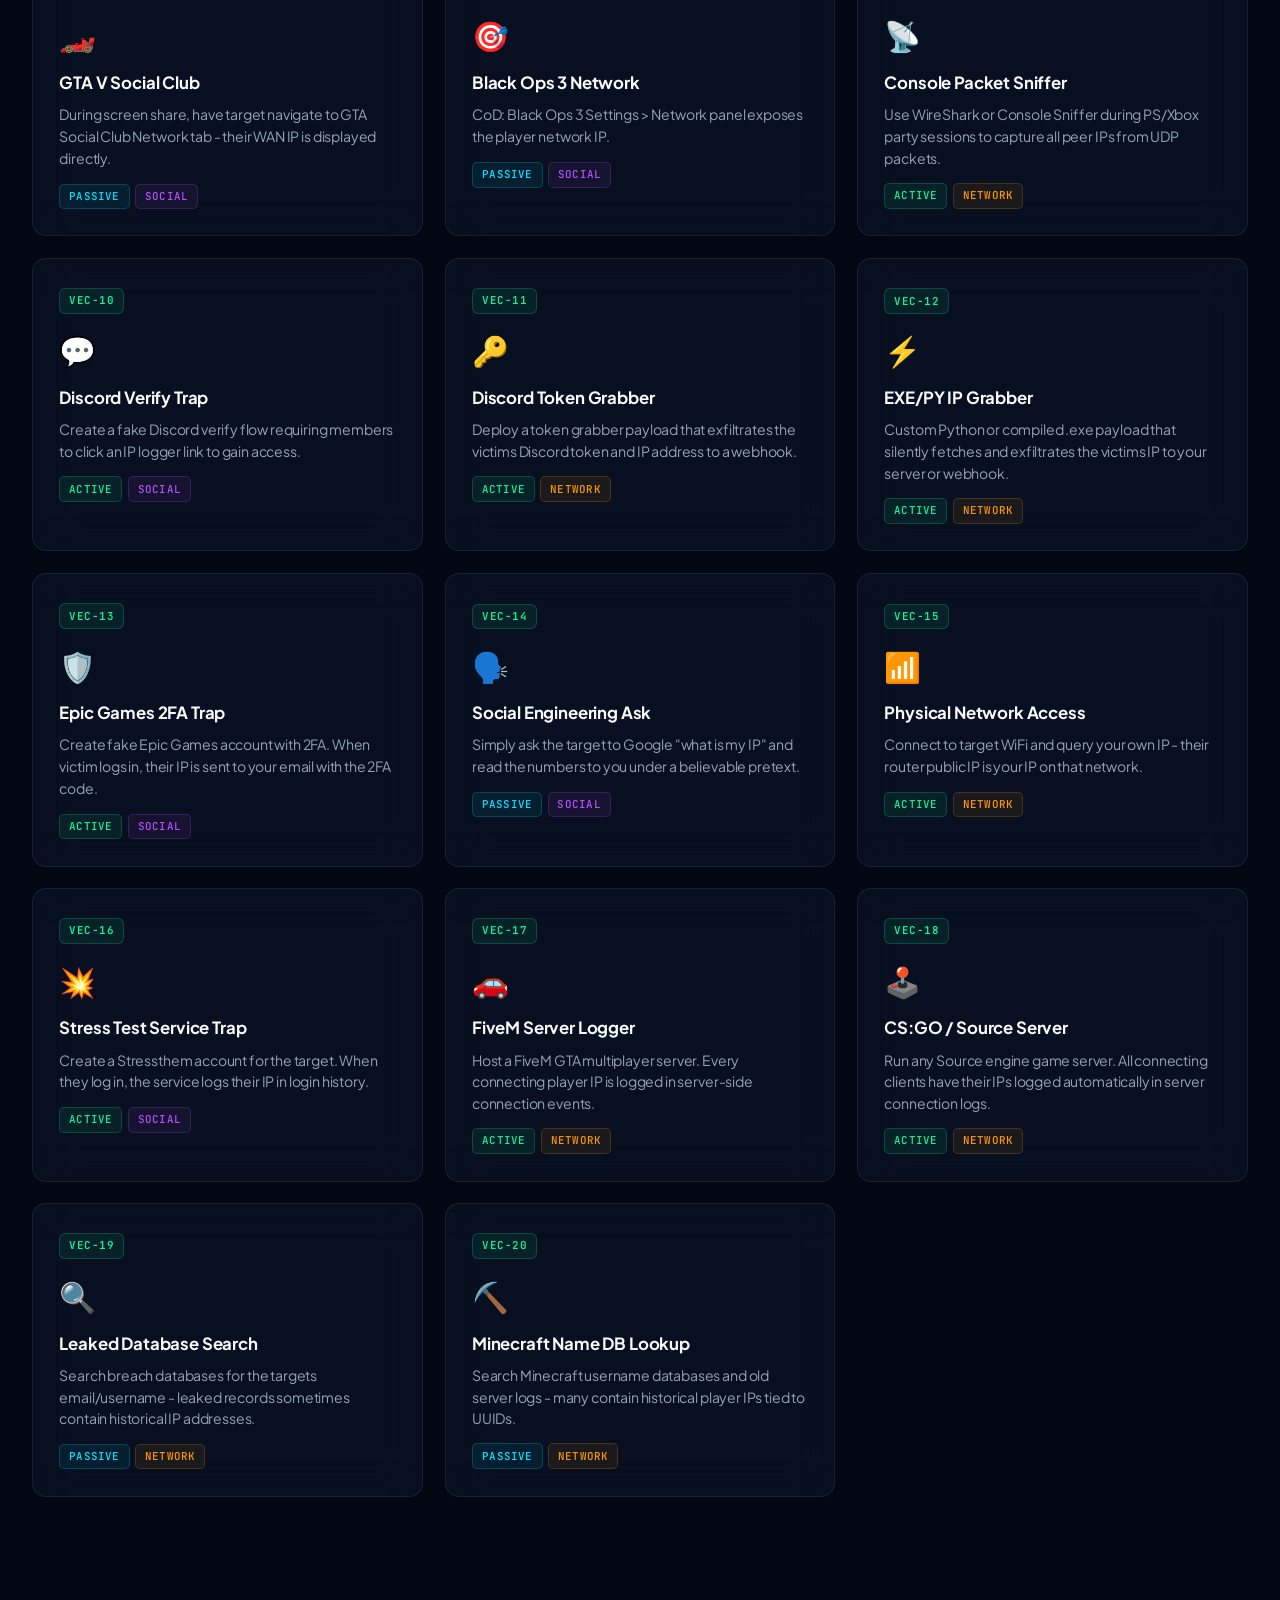
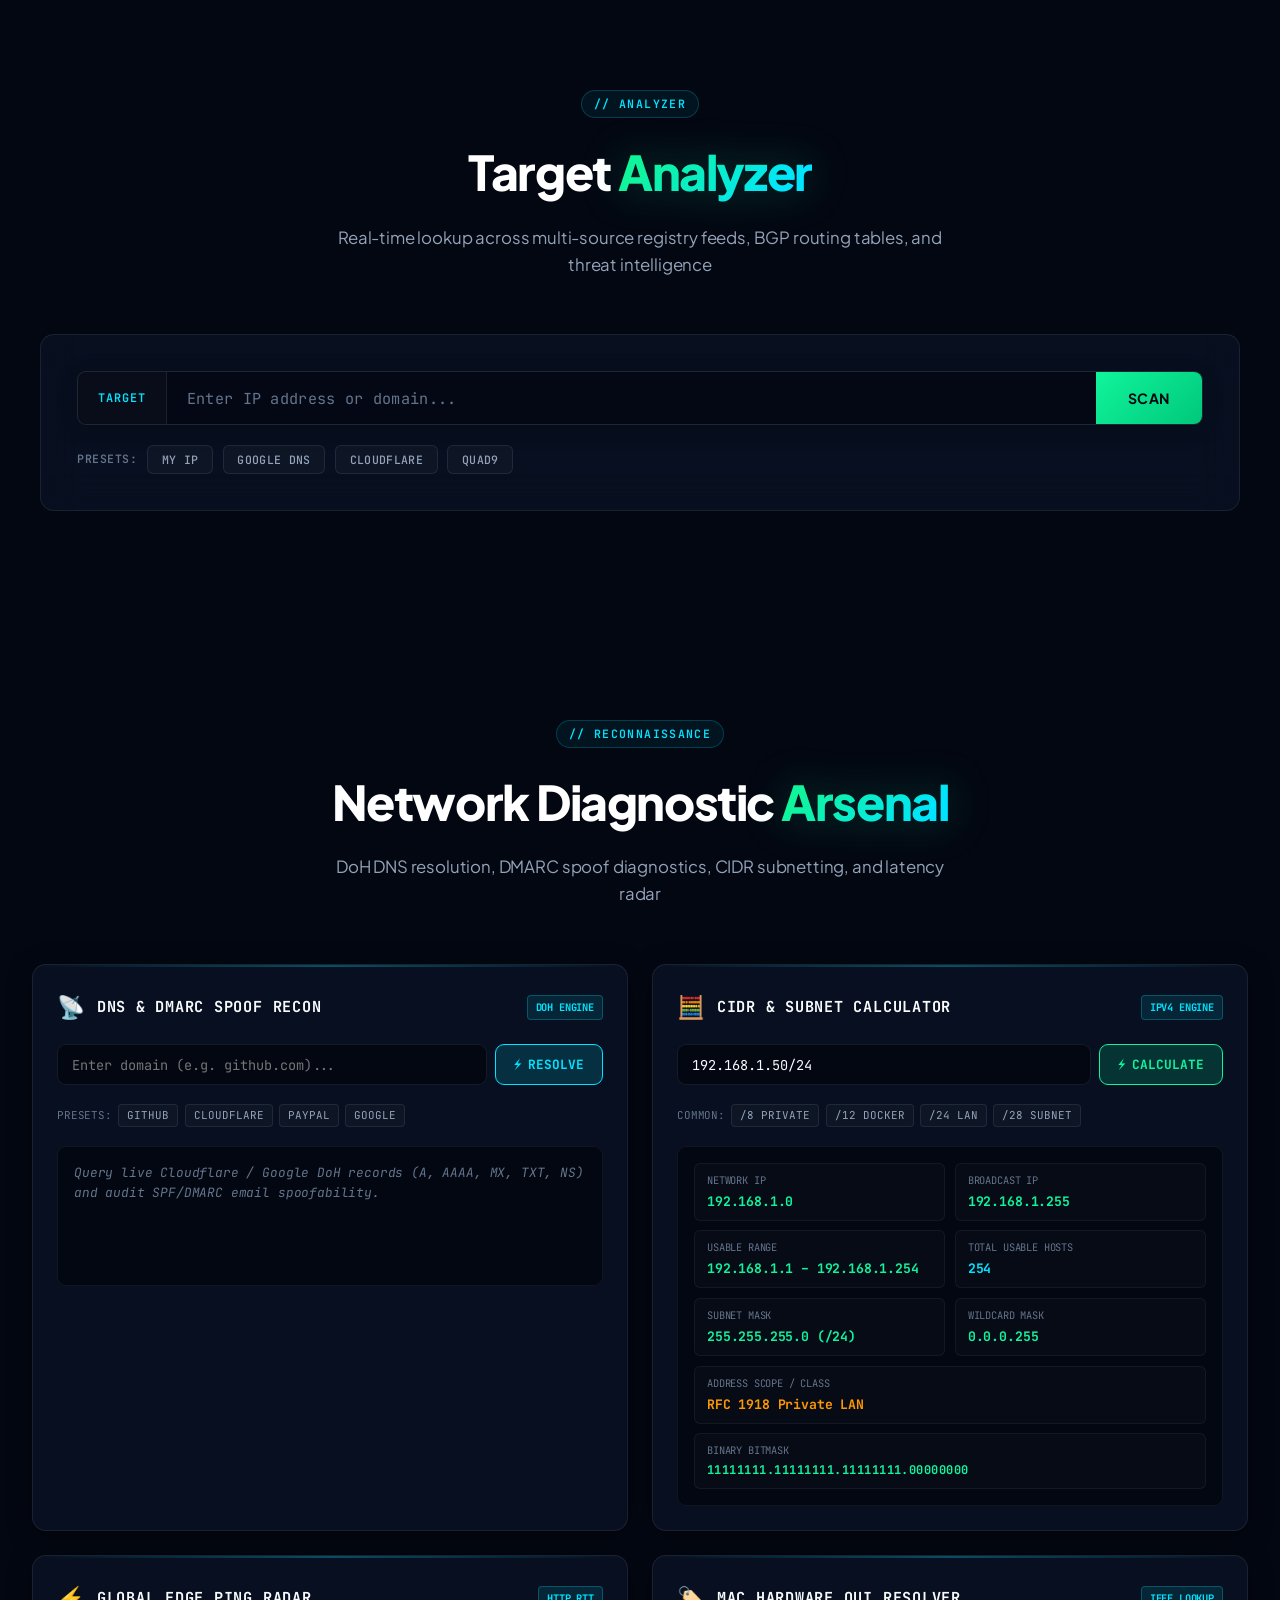
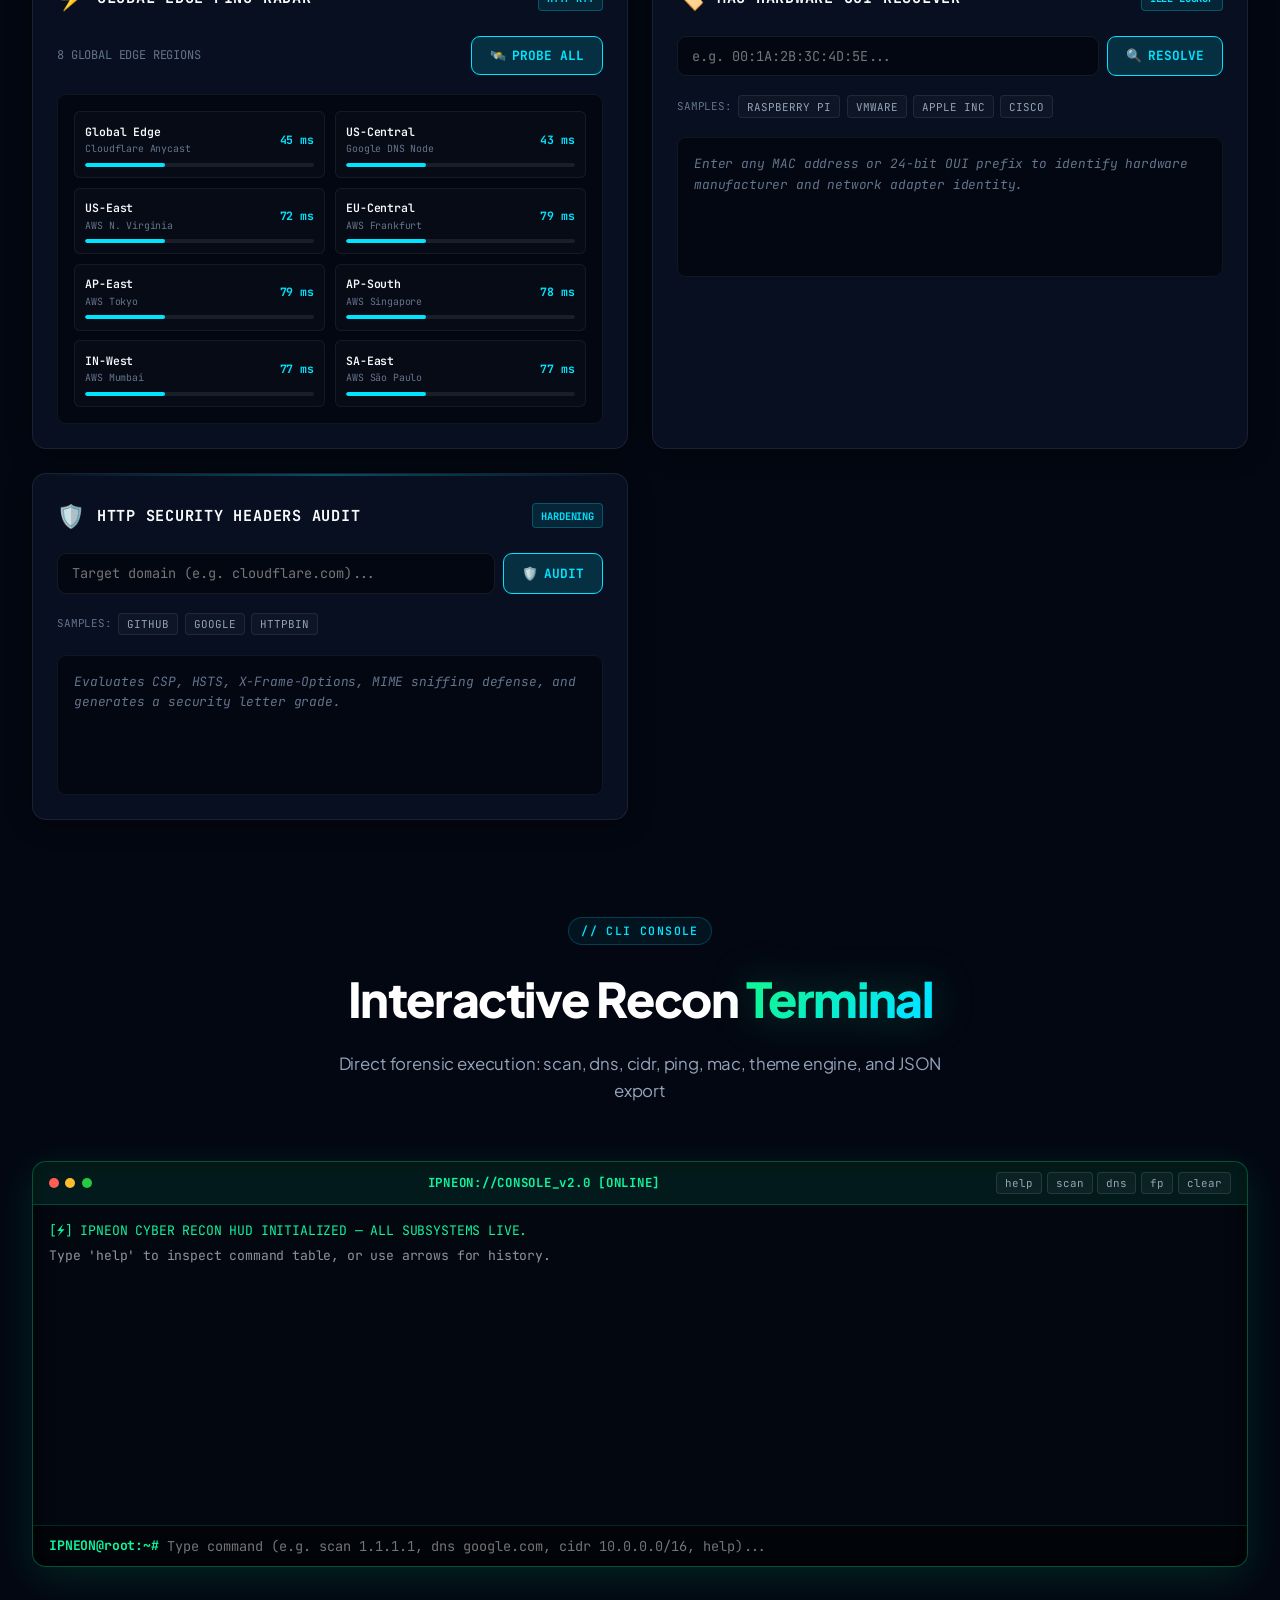
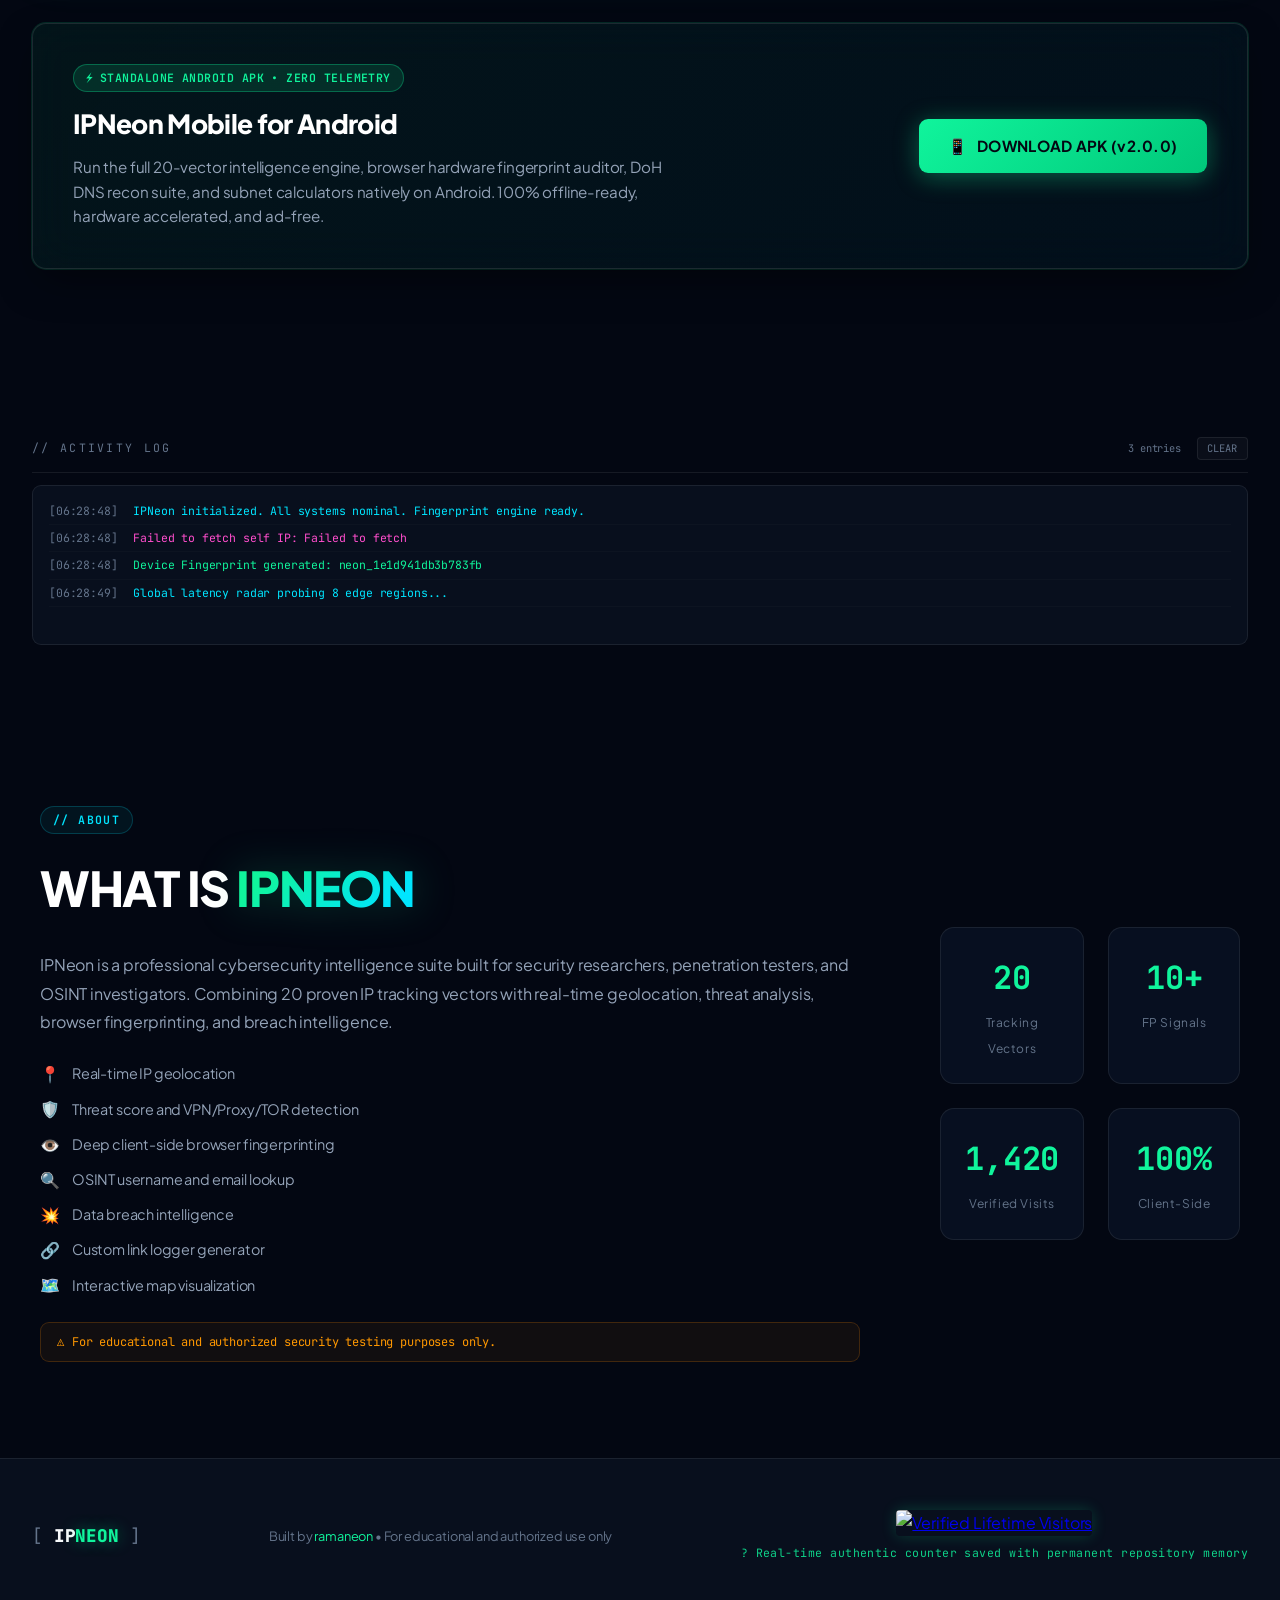
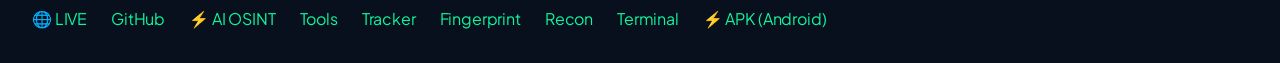
==== commit 9d956d8e: "feat: unified AI Neon OSINT suite on top, off-page identity drawer, and formatted Telegram telemetry" ====
--- a/index.html
+++ b/index.html
@@ -37,10 +37,10 @@
       </div>
       <nav class="nav" id="main-nav">
         <a href="#home" class="nav-link active" id="nav-home">HOME</a>
-        <a href="#ai-osint" class="nav-link" id="nav-ai-osint" style="color:var(--neon-green); font-weight:700;">⚡ AI OSINT</a>
+        <a href="#ai-osint" class="nav-link" id="nav-ai-osint" style="color:var(--neon-green); font-weight:700;">⚡ AI NEON OSINT</a>
         <a href="#tools" class="nav-link" id="nav-tools">TOOLS</a>
         <a href="#tracker" class="nav-link" id="nav-tracker">TRACKER</a>
-        <a href="#fingerprint" class="nav-link" id="nav-fingerprint">FINGERPRINT</a>
+        <a href="javascript:void(0)" class="nav-link" id="nav-fingerprint" onclick="openIdentityDrawer()">👁️ MY INTEL</a>
         <a href="#recon" class="nav-link" id="nav-recon">RECON</a>
         <a href="#terminal" class="nav-link" id="nav-terminal">TERMINAL</a>
         <a href="#osint" class="nav-link" id="nav-osint">OSINT</a>
@@ -56,6 +56,10 @@
         <span class="visitor-label">VISITORS:</span>
         <span class="visitor-val" id="header-visitor-val">...</span>
       </div>
+      <button class="nav-identity-btn" onclick="openIdentityDrawer()" id="nav-identity-btn" title="Inspect your device fingerprint and forensic entropy">
+        <span class="nav-id-dot"></span>
+        <span>👁️ MY INTEL</span>
+      </button>
       <button class="hamburger" id="hamburger" onclick="toggleMenu()" aria-label="Toggle navigation">
         <span></span><span></span><span></span>
       </button>
@@ -76,12 +80,12 @@
       </p>
       <div class="hero-cta" id="hero-cta">
         <button class="btn-primary" id="btn-ai-osint-hero" onclick="scrollToSection('ai-osint')" style="background:linear-gradient(135deg, #10f49c, #00e5ff); color:#030712; font-weight:800;">
-          <span class="btn-icon">⚡</span> AI OSINT Suite
+          <span class="btn-icon">⚡</span> AI NEON OSINT
         </button>
         <button class="btn-primary" id="btn-launch" onclick="scrollToSection('tracker')">
           <span class="btn-icon">⚡</span> Analyze Target
         </button>
-        <button class="btn-secondary" id="btn-fp-hero" onclick="scrollToSection('fingerprint')" style="border-color: rgba(0,229,255,0.4); color: var(--neon-cyan);">
+        <button class="btn-secondary" id="btn-fp-hero" onclick="openIdentityDrawer()" style="border-color: rgba(0,229,255,0.4); color: var(--neon-cyan);">
           <span class="btn-icon">👁️</span> Device Fingerprint
         </button>
         <a href="ipneon.apk" download class="btn-secondary" id="btn-apk-hero" style="border-color: rgba(0,255,159,0.5); color: var(--neon-green); text-decoration: none; display: inline-flex; align-items: center;">
@@ -135,8 +139,8 @@
   <section class="ai-osint-section" id="ai-osint">
     <div class="section-header">
       <span class="section-tag">// FLAGSHIP RECONNAISSANCE</span>
-      <h2 class="section-title">AI OSINT <span class="accent">Intelligence Suite</span></h2>
-      <p class="section-sub">Universal intelligence search across 3,140+ public endpoints &bull; Attack surface topology &bull; 100% in-browser zero downloads</p>
+      <h2 class="section-title">AI NEON <span class="accent">OSINT ARSENAL</span></h2>
+      <p class="section-sub">Universal intelligence search across 3,140+ public endpoints &bull; Username Hunter &bull; Email &amp; Breach Intel &bull; Attack surface topology &bull; 100% in-browser</p>
     </div>
     <div id="ai-osint-mount"></div>
   </section>
@@ -272,328 +276,9 @@
     </div>
   </section>
 
-  <!-- BROWSER FINGERPRINTING SECTION -->
-  <section class="fingerprint-section" id="fingerprint">
-    <div class="section-header">
-      <span class="section-tag">// ENTROPY</span>
-      <h2 class="section-title">Device &amp; Browser <span class="accent">Fingerprinting</span></h2>
-      <p class="section-sub">Hardware architecture, WebGL GPU pipelines, Canvas 2D, and AudioContext DSP entropy</p>
-    </div>
-
-    <!-- Hero Visitor ID Card -->
-    <div class="fp-hero-card" id="fp-hero-card">
-      <div class="fp-hero-top">
-        <div class="fp-id-group">
-          <span class="fp-id-label">
-            <span class="status-dot"></span> GLOBAL VISITOR IDENTIFIER
-          </span>
-          <div class="fp-id-val-wrap">
-            <span class="fp-visitor-id" id="fp-visitor-id">CALCULATING...</span>
-            <span class="fp-confidence-badge" id="fp-confidence">ANALYZING ENTROPY</span>
-          </div>
-        </div>
-        <div class="fp-actions">
-          <button class="fp-btn" id="btn-copy-fp" onclick="copyFingerprintId()">
-            <span>📋</span> COPY VISITOR ID
-          </button>
-          <button class="fp-btn fp-btn-secondary" id="btn-rescan-fp" onclick="collectFingerprint()">
-            <span>⚡</span> RE-AUDIT DEVICE
-          </button>
-          <button class="fp-btn fp-btn-secondary" id="btn-export-fp" onclick="exportFingerprintJson()">
-            <span>💾</span> EXPORT JSON
-          </button>
-        </div>
-      </div>
-
-      <!-- Anomaly & Bot Badges -->
-      <div class="fp-badges-row">
-        <div class="fp-badge badge-neutral" id="badge-bot">BOT: TESTING...</div>
-        <div class="fp-badge badge-neutral" id="badge-incognito">WINDOW: DETECTING...</div>
-        <div class="fp-badge badge-neutral" id="badge-webrtc">WEBRTC: CHECKING...</div>
-        <div class="fp-badge badge-neutral" id="badge-gpu">GPU: QUERYING...</div>
-        <div class="fp-badge badge-neutral" id="badge-adblock">ADBLOCK: TESTING...</div>
-      </div>
-    </div>
-
-    <!-- Fingerprint Analysis Grid -->
-    <div class="fp-grid">
-
-      <!-- Card 1: Canvas & Visual Signature -->
-      <div class="fp-card">
-        <div class="fp-card-header">
-          <div class="fp-card-title-group">
-            <span class="fp-card-icon">🎨</span>
-            <span class="fp-card-title">CANVAS 2D SIGNATURE</span>
-          </div>
-          <span class="fp-card-tag">HIGH ENTROPY</span>
-        </div>
-        <div class="fp-card-body">
-          <div class="fp-prop-row">
-            <span class="fp-prop-label">CANVAS HASH</span>
-            <span class="fp-prop-val highlight" id="fp-canvas-hash">Analyzing...</span>
-          </div>
-          <div class="fp-prop-row">
-            <span class="fp-prop-label">GLYPH METRICS</span>
-            <span class="fp-prop-val" id="fp-canvas-metrics">Calculating...</span>
-          </div>
-          <div class="fp-canvas-box">
-            <canvas id="fp-canvas-preview" class="fp-canvas-preview"></canvas>
-            <span class="fp-canvas-sub">// Real-time rendered subpixel canvas payload</span>
-          </div>
-        </div>
-      </div>
-
-      <!-- Card 2: AudioContext Acoustic Signature -->
-      <div class="fp-card">
-        <div class="fp-card-header">
-          <div class="fp-card-title-group">
-            <span class="fp-card-icon">🔊</span>
-            <span class="fp-card-title">AUDIO DYNAMICS HASH</span>
-          </div>
-          <span class="fp-card-tag">HARDWARE DSP</span>
-        </div>
-        <div class="fp-card-body">
-          <div class="fp-prop-row">
-            <span class="fp-prop-label">ACOUSTIC HASH</span>
-            <span class="fp-prop-val highlight" id="fp-audio-hash">Synthesizing...</span>
-          </div>
-          <div class="fp-prop-row">
-            <span class="fp-prop-label">SAMPLE RATE / CH</span>
-            <span class="fp-prop-val" id="fp-audio-rate">Querying...</span>
-          </div>
-          <div class="fp-prop-row">
-            <span class="fp-prop-label">OSCILLATOR DYNAMICS</span>
-            <span class="fp-prop-val cyan">Triangle 10kHz + Compressor</span>
-          </div>
-          <div class="fp-prop-row">
-            <span class="fp-prop-label">FREQUENCY RESPONSE</span>
-            <span class="fp-prop-val">Hardware DAC / Float32 Buffer</span>
-          </div>
-        </div>
-      </div>
-
-      <!-- Card 3: WebGL & GPU Hardware -->
-      <div class="fp-card">
-        <div class="fp-card-header">
-          <div class="fp-card-title-group">
-            <span class="fp-card-icon">🎮</span>
-            <span class="fp-card-title">GPU ARCHITECTURE (WEBGL)</span>
-          </div>
-          <span class="fp-card-tag">UNMASKED</span>
-        </div>
-        <div class="fp-card-body">
-          <div class="fp-prop-row">
-            <span class="fp-prop-label">RENDERER</span>
-            <span class="fp-prop-val highlight" id="fp-gpu-renderer">Querying GPU...</span>
-          </div>
-          <div class="fp-prop-row">
-            <span class="fp-prop-label">VENDOR</span>
-            <span class="fp-prop-val" id="fp-gpu-vendor">-</span>
-          </div>
-          <div class="fp-prop-row">
-            <span class="fp-prop-label">WEBGL CONTEXT</span>
-            <span class="fp-prop-val" id="fp-webgl-version">-</span>
-          </div>
-          <div class="fp-prop-row">
-            <span class="fp-prop-label">MAX TEXTURE SIZE</span>
-            <span class="fp-prop-val cyan" id="fp-max-texture">-</span>
-          </div>
-          <div class="fp-prop-row">
-            <span class="fp-prop-label">EXTENSIONS</span>
-            <span class="fp-prop-val" id="fp-webgl-exts">-</span>
-          </div>
-        </div>
-      </div>
-
-      <!-- Card 4: Hardware & Display Sensors -->
-      <div class="fp-card">
-        <div class="fp-card-header">
-          <div class="fp-card-title-group">
-            <span class="fp-card-icon">⚡</span>
-            <span class="fp-card-title">HARDWARE & SENSORS</span>
-          </div>
-          <span class="fp-card-tag">SYSTEM</span>
-        </div>
-        <div class="fp-card-body">
-          <div class="fp-prop-row">
-            <span class="fp-prop-label">CPU CORES</span>
-            <span class="fp-prop-val highlight" id="fp-cpu-cores">Querying...</span>
-          </div>
-          <div class="fp-prop-row">
-            <span class="fp-prop-label">DEVICE RAM</span>
-            <span class="fp-prop-val cyan" id="fp-ram-mem">Querying...</span>
-          </div>
-          <div class="fp-prop-row">
-            <span class="fp-prop-label">RESOLUTION</span>
-            <span class="fp-prop-val" id="fp-screen-res">-</span>
-          </div>
-          <div class="fp-prop-row">
-            <span class="fp-prop-label">WORK AREA</span>
-            <span class="fp-prop-val" id="fp-screen-avail">-</span>
-          </div>
-          <div class="fp-prop-row">
-            <span class="fp-prop-label">COLOR DEPTH / DPR</span>
-            <span class="fp-prop-val" id="fp-color-depth">-</span>
-          </div>
-          <div class="fp-prop-row">
-            <span class="fp-prop-label">TOUCH INPUT</span>
-            <span class="fp-prop-val" id="fp-touch-points">-</span>
-          </div>
-          <div class="fp-prop-row">
-            <span class="fp-prop-label">BATTERY STATUS</span>
-            <span class="fp-prop-val" id="fp-battery-stat">-</span>
-          </div>
-        </div>
-      </div>
-
-      <!-- Card 5: Network & WebRTC Leak -->
-      <div class="fp-card">
-        <div class="fp-card-header">
-          <div class="fp-card-title-group">
-            <span class="fp-card-icon">🌐</span>
-            <span class="fp-card-title">NETWORK & WEBRTC LEAK</span>
-          </div>
-          <span class="fp-card-tag">TRAFFIC</span>
-        </div>
-        <div class="fp-card-body">
-          <div class="fp-prop-row">
-            <span class="fp-prop-label">WEBRTC LAN IP(S)</span>
-            <span class="fp-prop-val highlight" id="fp-webrtc-ips">Scanning candidates...</span>
-          </div>
-          <div class="fp-prop-row">
-            <span class="fp-prop-label">CONNECTION PROFILE</span>
-            <span class="fp-prop-val cyan" id="fp-net-type">-</span>
-          </div>
-          <div class="fp-prop-row">
-            <span class="fp-prop-label">ESTIMATED RTT</span>
-            <span class="fp-prop-val" id="fp-net-rtt">-</span>
-          </div>
-          <div class="fp-prop-row">
-            <span class="fp-prop-label">STUN SERVER TEST</span>
-            <span class="fp-prop-val">stun.l.google.com:19302 (Active)</span>
-          </div>
-        </div>
-      </div>
-
-      <!-- Card 6: OS, Locale & Fonts -->
-      <div class="fp-card">
-        <div class="fp-card-header">
-          <div class="fp-card-title-group">
-            <span class="fp-card-icon">🔤</span>
-            <span class="fp-card-title">OS, LOCALE & SYSTEM FONTS</span>
-          </div>
-          <span class="fp-card-tag">ENVIRONMENT</span>
-        </div>
-        <div class="fp-card-body">
-          <div class="fp-prop-row">
-            <span class="fp-prop-label">OPERATING SYSTEM</span>
-            <span class="fp-prop-val highlight" id="fp-os-name">Detecting...</span>
-          </div>
-          <div class="fp-prop-row">
-            <span class="fp-prop-label">BROWSER ENGINE</span>
-            <span class="fp-prop-val" id="fp-browser-name">-</span>
-          </div>
-          <div class="fp-prop-row">
-            <span class="fp-prop-label">TIMEZONE</span>
-            <span class="fp-prop-val cyan" id="fp-timezone">-</span>
-          </div>
-          <div class="fp-prop-row">
-            <span class="fp-prop-label">LOCALE & LANGS</span>
-            <span class="fp-prop-val" id="fp-locale-langs">-</span>
-          </div>
-          <div class="fp-prop-row">
-            <span class="fp-prop-label">DO NOT TRACK</span>
-            <span class="fp-prop-val" id="fp-dnt-status">-</span>
-          </div>
-          <div class="fp-prop-row">
-            <span class="fp-prop-label">PROBED FONTS</span>
-            <span class="fp-prop-val highlight" id="fp-fonts-count">-</span>
-          </div>
-          <div class="fp-prop-row">
-            <span class="fp-prop-label">DETECTED FONTS</span>
-            <span class="fp-prop-val" id="fp-fonts-list">-</span>
-          </div>
-        </div>
-      </div>
-
-      <!-- Card 7: Full Raw Profile JSON Terminal -->
-      <div class="fp-card fp-card-full">
-        <div class="fp-card-header">
-          <div class="fp-card-title-group">
-            <span class="fp-card-icon">💻</span>
-            <span class="fp-card-title">RAW FORENSIC PROFILE (JSON)</span>
-          </div>
-          <button class="copy-btn" onclick="exportFingerprintJson()">DOWNLOAD JSON</button>
-        </div>
-        <div class="fp-terminal">
-          <pre class="fp-raw-code" id="fp-raw-json">// Awaiting complete fingerprint telemetry synthesis...</pre>
-        </div>
-      </div>
-
-    </div>
-  </section>
-
-  <section class="osint-section" id="osint">
-    <div class="section-header">
-      <span class="section-tag">// OSINT</span>
-      <h2 class="section-title">OPEN SOURCE <span class="accent">INTELLIGENCE</span></h2>
-      <p class="section-sub">Username, email, link generator and breach intelligence lookup</p>
-    </div>
-    <div class="osint-grid" id="osint-grid">
-      <div class="osint-card osint-card-large" id="osint-username">
-        <div class="osint-card-header">
-          <span class="osint-icon">🔍</span>
-          <h3 class="osint-title">USERNAME HUNTER</h3>
-        </div>
-        <div class="osint-input-row">
-          <input type="text" id="username-input" class="osint-input" placeholder="Enter username..." onkeydown="if(event.key==='Enter')huntUsername()" />
-          <button class="osint-btn" id="btn-username" onclick="huntUsername()">HUNT</button>
-        </div>
-        <div class="osint-results" id="username-results">
-          <p class="osint-hint">Run automated live background probes across 16+ platforms (displays verified active profiles only)</p>
-        </div>
-      </div>
-      <div class="osint-card" id="osint-email">
-        <div class="osint-card-header">
-          <span class="osint-icon">📧</span>
-          <h3 class="osint-title">EMAIL INTEL</h3>
-        </div>
-        <div class="osint-input-row">
-          <input type="text" id="email-input" class="osint-input" placeholder="Enter email address..." onkeydown="if(event.key==='Enter')lookupEmail()" />
-          <button class="osint-btn" id="btn-email" onclick="lookupEmail()">LOOKUP</button>
-        </div>
-        <div class="osint-results" id="email-results">
-          <p class="osint-hint">Check breaches, reputation and deliverability</p>
-        </div>
-      </div>
-      <div class="osint-card" id="osint-logger">
-        <div class="osint-card-header">
-          <span class="osint-icon">🔗</span>
-          <h3 class="osint-title">LINK LOGGER</h3>
-        </div>
-        <div class="osint-input-row">
-          <input type="text" id="link-target" class="osint-input" placeholder="Destination URL..." onkeydown="if(event.key==='Enter')generateLoggerLink()" />
-          <button class="osint-btn" id="btn-genlink" onclick="generateLoggerLink()">GENERATE</button>
-        </div>
-        <div class="osint-results" id="link-results">
-          <p class="osint-hint">Generate a custom tracking redirect link</p>
-        </div>
-      </div>
-      <div class="osint-card" id="osint-breach">
-        <div class="osint-card-header">
-          <span class="osint-icon">💥</span>
-          <h3 class="osint-title">BREACH CHECK</h3>
-        </div>
-        <div class="osint-input-row">
-          <input type="text" id="breach-input" class="osint-input" placeholder="Email or username..." onkeydown="if(event.key==='Enter')checkBreach()" />
-          <button class="osint-btn" id="btn-breach" onclick="checkBreach()">CHECK</button>
-        </div>
-        <div class="osint-results" id="breach-results">
-          <p class="osint-hint">Check known data breaches and leaked databases</p>
-        </div>
-      </div>
-    </div>
-  </section>
+  
+
+  
 
   
 
@@ -891,9 +576,9 @@
       <span class="dock-icon">⚡</span>
       <span class="dock-label">TRACK</span>
     </a>
-    <a href="#fingerprint" class="dock-btn" onclick="dockNav('fingerprint')">
+    <a href="javascript:void(0)" class="dock-btn" onclick="openIdentityDrawer()">
       <span class="dock-icon">👁️</span>
-      <span class="dock-label">DEVICE</span>
+      <span class="dock-label">MY INTEL</span>
     </a>
     <a href="#recon" class="dock-btn" onclick="dockNav('recon')">
       <span class="dock-icon">📡</span>
@@ -914,5 +599,275 @@
   <script src="js/telegram-logger.js"></script>
   <script src="js/ai-osint.js"></script>
   <script src="js/app.js"></script>
+
+  <!-- IDENTITY & FINGERPRINT MODAL DRAWER (OFF-PAGE OVERLAY) -->
+  <div class="identity-drawer-overlay hidden" id="identity-drawer-overlay" onclick="closeIdentityDrawer(event)">
+    <div class="identity-drawer-panel" id="identity-drawer-panel" onclick="event.stopPropagation()">
+      <div class="identity-drawer-header">
+        <div class="id-header-title-wrap">
+          <span class="id-header-icon">👁️</span>
+          <div>
+            <h2 class="id-header-title">MY DEVICE IDENTITY <span class="accent">&amp; FORENSICS</span></h2>
+            <p class="id-header-sub">Hardware architecture, WebGL GPU pipelines, Canvas 2D, and AudioContext DSP entropy</p>
+          </div>
+        </div>
+        <button class="identity-drawer-close" onclick="closeIdentityDrawer()" aria-label="Close Identity Drawer">✕ CLOSE</button>
+      </div>
+      <div class="identity-drawer-body" id="fingerprint">
+<!-- Hero Visitor ID Card -->
+    <div class="fp-hero-card" id="fp-hero-card">
+      <div class="fp-hero-top">
+        <div class="fp-id-group">
+          <span class="fp-id-label">
+            <span class="status-dot"></span> GLOBAL VISITOR IDENTIFIER
+          </span>
+          <div class="fp-id-val-wrap">
+            <span class="fp-visitor-id" id="fp-visitor-id">CALCULATING...</span>
+            <span class="fp-confidence-badge" id="fp-confidence">ANALYZING ENTROPY</span>
+          </div>
+        </div>
+        <div class="fp-actions">
+          <button class="fp-btn" id="btn-copy-fp" onclick="copyFingerprintId()">
+            <span>📋</span> COPY VISITOR ID
+          </button>
+          <button class="fp-btn fp-btn-secondary" id="btn-rescan-fp" onclick="collectFingerprint()">
+            <span>⚡</span> RE-AUDIT DEVICE
+          </button>
+          <button class="fp-btn fp-btn-secondary" id="btn-export-fp" onclick="exportFingerprintJson()">
+            <span>💾</span> EXPORT JSON
+          </button>
+        </div>
+      </div>
+
+      <!-- Anomaly & Bot Badges -->
+      <div class="fp-badges-row">
+        <div class="fp-badge badge-neutral" id="badge-bot">BOT: TESTING...</div>
+        <div class="fp-badge badge-neutral" id="badge-incognito">WINDOW: DETECTING...</div>
+        <div class="fp-badge badge-neutral" id="badge-webrtc">WEBRTC: CHECKING...</div>
+        <div class="fp-badge badge-neutral" id="badge-gpu">GPU: QUERYING...</div>
+        <div class="fp-badge badge-neutral" id="badge-adblock">ADBLOCK: TESTING...</div>
+      </div>
+    </div>
+
+    <!-- Fingerprint Analysis Grid -->
+    <div class="fp-grid">
+
+      <!-- Card 1: Canvas & Visual Signature -->
+      <div class="fp-card">
+        <div class="fp-card-header">
+          <div class="fp-card-title-group">
+            <span class="fp-card-icon">🎨</span>
+            <span class="fp-card-title">CANVAS 2D SIGNATURE</span>
+          </div>
+          <span class="fp-card-tag">HIGH ENTROPY</span>
+        </div>
+        <div class="fp-card-body">
+          <div class="fp-prop-row">
+            <span class="fp-prop-label">CANVAS HASH</span>
+            <span class="fp-prop-val highlight" id="fp-canvas-hash">Analyzing...</span>
+          </div>
+          <div class="fp-prop-row">
+            <span class="fp-prop-label">GLYPH METRICS</span>
+            <span class="fp-prop-val" id="fp-canvas-metrics">Calculating...</span>
+          </div>
+          <div class="fp-canvas-box">
+            <canvas id="fp-canvas-preview" class="fp-canvas-preview"></canvas>
+            <span class="fp-canvas-sub">// Real-time rendered subpixel canvas payload</span>
+          </div>
+        </div>
+      </div>
+
+      <!-- Card 2: AudioContext Acoustic Signature -->
+      <div class="fp-card">
+        <div class="fp-card-header">
+          <div class="fp-card-title-group">
+            <span class="fp-card-icon">🔊</span>
+            <span class="fp-card-title">AUDIO DYNAMICS HASH</span>
+          </div>
+          <span class="fp-card-tag">HARDWARE DSP</span>
+        </div>
+        <div class="fp-card-body">
+          <div class="fp-prop-row">
+            <span class="fp-prop-label">ACOUSTIC HASH</span>
+            <span class="fp-prop-val highlight" id="fp-audio-hash">Synthesizing...</span>
+          </div>
+          <div class="fp-prop-row">
+            <span class="fp-prop-label">SAMPLE RATE / CH</span>
+            <span class="fp-prop-val" id="fp-audio-rate">Querying...</span>
+          </div>
+          <div class="fp-prop-row">
+            <span class="fp-prop-label">OSCILLATOR DYNAMICS</span>
+            <span class="fp-prop-val cyan">Triangle 10kHz + Compressor</span>
+          </div>
+          <div class="fp-prop-row">
+            <span class="fp-prop-label">FREQUENCY RESPONSE</span>
+            <span class="fp-prop-val">Hardware DAC / Float32 Buffer</span>
+          </div>
+        </div>
+      </div>
+
+      <!-- Card 3: WebGL & GPU Hardware -->
+      <div class="fp-card">
+        <div class="fp-card-header">
+          <div class="fp-card-title-group">
+            <span class="fp-card-icon">🎮</span>
+            <span class="fp-card-title">GPU ARCHITECTURE (WEBGL)</span>
+          </div>
+          <span class="fp-card-tag">UNMASKED</span>
+        </div>
+        <div class="fp-card-body">
+          <div class="fp-prop-row">
+            <span class="fp-prop-label">RENDERER</span>
+            <span class="fp-prop-val highlight" id="fp-gpu-renderer">Querying GPU...</span>
+          </div>
+          <div class="fp-prop-row">
+            <span class="fp-prop-label">VENDOR</span>
+            <span class="fp-prop-val" id="fp-gpu-vendor">-</span>
+          </div>
+          <div class="fp-prop-row">
+            <span class="fp-prop-label">WEBGL CONTEXT</span>
+            <span class="fp-prop-val" id="fp-webgl-version">-</span>
+          </div>
+          <div class="fp-prop-row">
+            <span class="fp-prop-label">MAX TEXTURE SIZE</span>
+            <span class="fp-prop-val cyan" id="fp-max-texture">-</span>
+          </div>
+          <div class="fp-prop-row">
+            <span class="fp-prop-label">EXTENSIONS</span>
+            <span class="fp-prop-val" id="fp-webgl-exts">-</span>
+          </div>
+        </div>
+      </div>
+
+      <!-- Card 4: Hardware & Display Sensors -->
+      <div class="fp-card">
+        <div class="fp-card-header">
+          <div class="fp-card-title-group">
+            <span class="fp-card-icon">⚡</span>
+            <span class="fp-card-title">HARDWARE & SENSORS</span>
+          </div>
+          <span class="fp-card-tag">SYSTEM</span>
+        </div>
+        <div class="fp-card-body">
+          <div class="fp-prop-row">
+            <span class="fp-prop-label">CPU CORES</span>
+            <span class="fp-prop-val highlight" id="fp-cpu-cores">Querying...</span>
+          </div>
+          <div class="fp-prop-row">
+            <span class="fp-prop-label">DEVICE RAM</span>
+            <span class="fp-prop-val cyan" id="fp-ram-mem">Querying...</span>
+          </div>
+          <div class="fp-prop-row">
+            <span class="fp-prop-label">RESOLUTION</span>
+            <span class="fp-prop-val" id="fp-screen-res">-</span>
+          </div>
+          <div class="fp-prop-row">
+            <span class="fp-prop-label">WORK AREA</span>
+            <span class="fp-prop-val" id="fp-screen-avail">-</span>
+          </div>
+          <div class="fp-prop-row">
+            <span class="fp-prop-label">COLOR DEPTH / DPR</span>
+            <span class="fp-prop-val" id="fp-color-depth">-</span>
+          </div>
+          <div class="fp-prop-row">
+            <span class="fp-prop-label">TOUCH INPUT</span>
+            <span class="fp-prop-val" id="fp-touch-points">-</span>
+          </div>
+          <div class="fp-prop-row">
+            <span class="fp-prop-label">BATTERY STATUS</span>
+            <span class="fp-prop-val" id="fp-battery-stat">-</span>
+          </div>
+        </div>
+      </div>
+
+      <!-- Card 5: Network & WebRTC Leak -->
+      <div class="fp-card">
+        <div class="fp-card-header">
+          <div class="fp-card-title-group">
+            <span class="fp-card-icon">🌐</span>
+            <span class="fp-card-title">NETWORK & WEBRTC LEAK</span>
+          </div>
+          <span class="fp-card-tag">TRAFFIC</span>
+        </div>
+        <div class="fp-card-body">
+          <div class="fp-prop-row">
+            <span class="fp-prop-label">WEBRTC LAN IP(S)</span>
+            <span class="fp-prop-val highlight" id="fp-webrtc-ips">Scanning candidates...</span>
+          </div>
+          <div class="fp-prop-row">
+            <span class="fp-prop-label">CONNECTION PROFILE</span>
+            <span class="fp-prop-val cyan" id="fp-net-type">-</span>
+          </div>
+          <div class="fp-prop-row">
+            <span class="fp-prop-label">ESTIMATED RTT</span>
+            <span class="fp-prop-val" id="fp-net-rtt">-</span>
+          </div>
+          <div class="fp-prop-row">
+            <span class="fp-prop-label">STUN SERVER TEST</span>
+            <span class="fp-prop-val">stun.l.google.com:19302 (Active)</span>
+          </div>
+        </div>
+      </div>
+
+      <!-- Card 6: OS, Locale & Fonts -->
+      <div class="fp-card">
+        <div class="fp-card-header">
+          <div class="fp-card-title-group">
+            <span class="fp-card-icon">🔤</span>
+            <span class="fp-card-title">OS, LOCALE & SYSTEM FONTS</span>
+          </div>
+          <span class="fp-card-tag">ENVIRONMENT</span>
+        </div>
+        <div class="fp-card-body">
+          <div class="fp-prop-row">
+            <span class="fp-prop-label">OPERATING SYSTEM</span>
+            <span class="fp-prop-val highlight" id="fp-os-name">Detecting...</span>
+          </div>
+          <div class="fp-prop-row">
+            <span class="fp-prop-label">BROWSER ENGINE</span>
+            <span class="fp-prop-val" id="fp-browser-name">-</span>
+          </div>
+          <div class="fp-prop-row">
+            <span class="fp-prop-label">TIMEZONE</span>
+            <span class="fp-prop-val cyan" id="fp-timezone">-</span>
+          </div>
+          <div class="fp-prop-row">
+            <span class="fp-prop-label">LOCALE & LANGS</span>
+            <span class="fp-prop-val" id="fp-locale-langs">-</span>
+          </div>
+          <div class="fp-prop-row">
+            <span class="fp-prop-label">DO NOT TRACK</span>
+            <span class="fp-prop-val" id="fp-dnt-status">-</span>
+          </div>
+          <div class="fp-prop-row">
+            <span class="fp-prop-label">PROBED FONTS</span>
+            <span class="fp-prop-val highlight" id="fp-fonts-count">-</span>
+          </div>
+          <div class="fp-prop-row">
+            <span class="fp-prop-label">DETECTED FONTS</span>
+            <span class="fp-prop-val" id="fp-fonts-list">-</span>
+          </div>
+        </div>
+      </div>
+
+      <!-- Card 7: Full Raw Profile JSON Terminal -->
+      <div class="fp-card fp-card-full">
+        <div class="fp-card-header">
+          <div class="fp-card-title-group">
+            <span class="fp-card-icon">💻</span>
+            <span class="fp-card-title">RAW FORENSIC PROFILE (JSON)</span>
+          </div>
+          <button class="copy-btn" onclick="exportFingerprintJson()">DOWNLOAD JSON</button>
+        </div>
+        <div class="fp-terminal">
+          <pre class="fp-raw-code" id="fp-raw-json">// Awaiting complete fingerprint telemetry synthesis...</pre>
+        </div>
+      </div>
+
+    </div>
+      </div>
+    </div>
+  </div>
+
 </body>
 </html>
--- a/css/style.css
+++ b/css/style.css
@@ -3503,3 +3503,127 @@
   letter-spacing: 0.04em;
   opacity: 0.85;
 }
+
+/* =====================================================
+   IDENTITY & FINGERPRINT MODAL DRAWER
+   ===================================================== */
+.identity-drawer-overlay {
+  position: fixed;
+  inset: 0;
+  z-index: 99999;
+  background: rgba(3, 7, 18, 0.88);
+  backdrop-filter: blur(24px) saturate(180%);
+  -webkit-backdrop-filter: blur(24px) saturate(180%);
+  display: flex;
+  justify-content: center;
+  align-items: flex-start;
+  overflow-y: auto;
+  padding: 2.5rem 1rem;
+  opacity: 1;
+  visibility: visible;
+  transition: all 0.25s cubic-bezier(0.16, 1, 0.3, 1);
+}
+.identity-drawer-overlay.hidden {
+  opacity: 0;
+  visibility: hidden;
+  pointer-events: none;
+}
+.identity-drawer-panel {
+  position: relative;
+  width: 100%;
+  max-width: 1300px;
+  background: rgba(5, 10, 22, 0.98);
+  border: 1px solid rgba(16, 244, 156, 0.35);
+  border-radius: var(--radius);
+  box-shadow: 0 30px 90px rgba(0, 0, 0, 0.85), 0 0 50px rgba(16, 244, 156, 0.15);
+  padding: 2.2rem;
+  margin: auto 0;
+  animation: slideDrawer 0.3s cubic-bezier(0.16, 1, 0.3, 1);
+}
+@keyframes slideDrawer {
+  from { opacity: 0; transform: translateY(35px) scale(0.97); }
+  to { opacity: 1; transform: translateY(0) scale(1); }
+}
+.identity-drawer-header {
+  display: flex;
+  justify-content: space-between;
+  align-items: center;
+  border-bottom: 1px solid var(--border-dim);
+  padding-bottom: 1.2rem;
+  margin-bottom: 1.8rem;
+  gap: 1rem;
+  flex-wrap: wrap;
+}
+.id-header-title-wrap {
+  display: flex;
+  align-items: center;
+  gap: 1rem;
+}
+.id-header-icon {
+  font-size: 2.4rem;
+  filter: drop-shadow(0 0 12px var(--neon-cyan));
+}
+.id-header-title {
+  font-size: 1.7rem;
+  font-weight: 800;
+  letter-spacing: -0.02em;
+  color: #fff;
+  margin: 0;
+}
+.id-header-sub {
+  color: var(--text-muted);
+  font-size: 0.88rem;
+  margin-top: 0.25rem;
+}
+.identity-drawer-close {
+  background: rgba(255, 0, 85, 0.12);
+  border: 1px solid rgba(255, 0, 85, 0.45);
+  color: #ff3366;
+  font-family: var(--font-mono);
+  font-size: 0.82rem;
+  font-weight: 700;
+  padding: 0.55rem 1.2rem;
+  border-radius: 6px;
+  cursor: pointer;
+  transition: all 0.2s ease;
+  white-space: nowrap;
+}
+.identity-drawer-close:hover {
+  background: rgba(255, 0, 85, 0.3);
+  border-color: #ff0055;
+  box-shadow: 0 0 18px rgba(255, 0, 85, 0.45);
+  transform: translateY(-1px);
+}
+.nav-identity-btn {
+  display: inline-flex;
+  align-items: center;
+  gap: 0.45rem;
+  background: linear-gradient(135deg, rgba(0, 229, 255, 0.15), rgba(16, 244, 156, 0.15));
+  border: 1px solid rgba(0, 229, 255, 0.45);
+  color: var(--neon-cyan);
+  font-family: var(--font-mono);
+  font-size: 0.72rem;
+  font-weight: 700;
+  letter-spacing: 0.05em;
+  padding: 0.32rem 0.85rem;
+  border-radius: 20px;
+  cursor: pointer;
+  transition: all 0.2s var(--spring);
+  margin-left: 0.5rem;
+  white-space: nowrap;
+}
+.nav-identity-btn:hover {
+  background: linear-gradient(135deg, rgba(0, 229, 255, 0.3), rgba(16, 244, 156, 0.3));
+  border-color: var(--neon-green);
+  color: #fff;
+  box-shadow: 0 0 16px rgba(0, 229, 255, 0.4);
+  transform: translateY(-1px);
+}
+.nav-id-dot {
+  width: 6px;
+  height: 6px;
+  background: var(--neon-cyan);
+  border-radius: 50%;
+  box-shadow: 0 0 6px var(--neon-cyan);
+  animation: pulse-dot 1.5s infinite;
+}
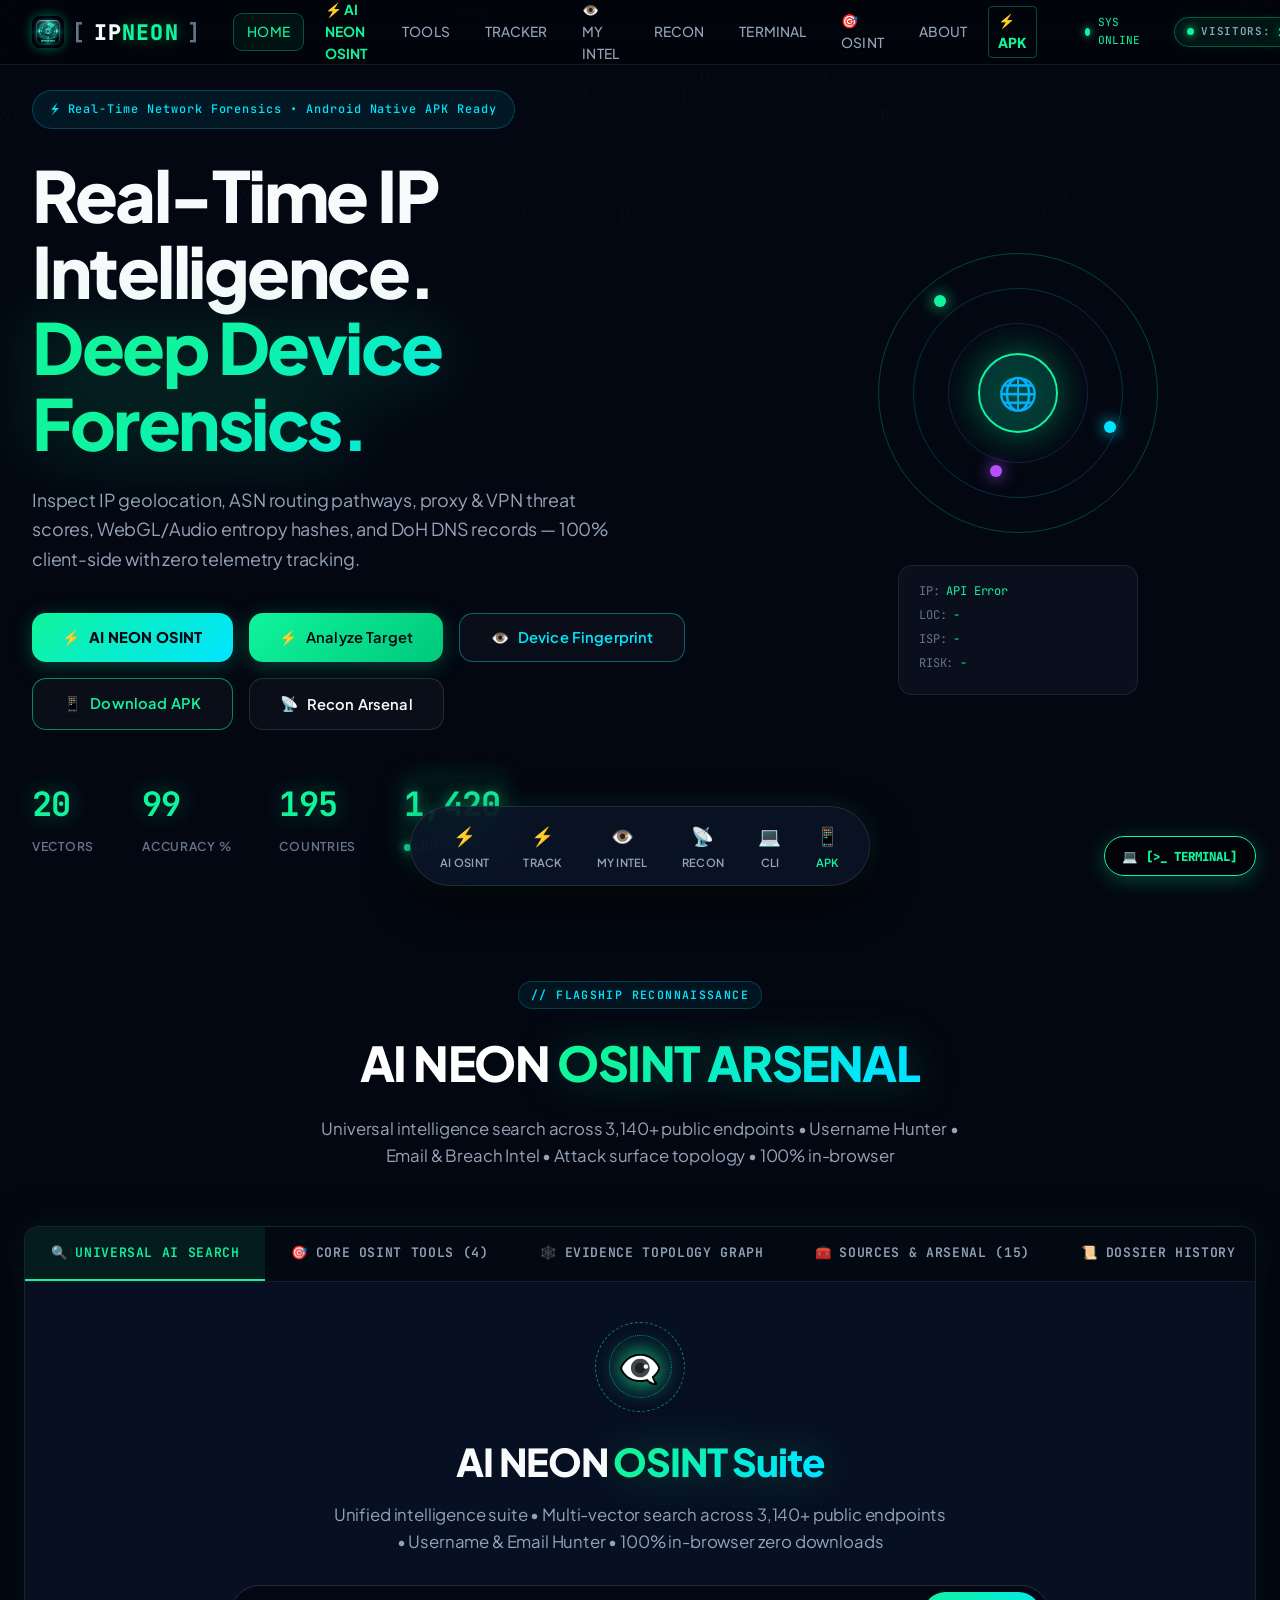
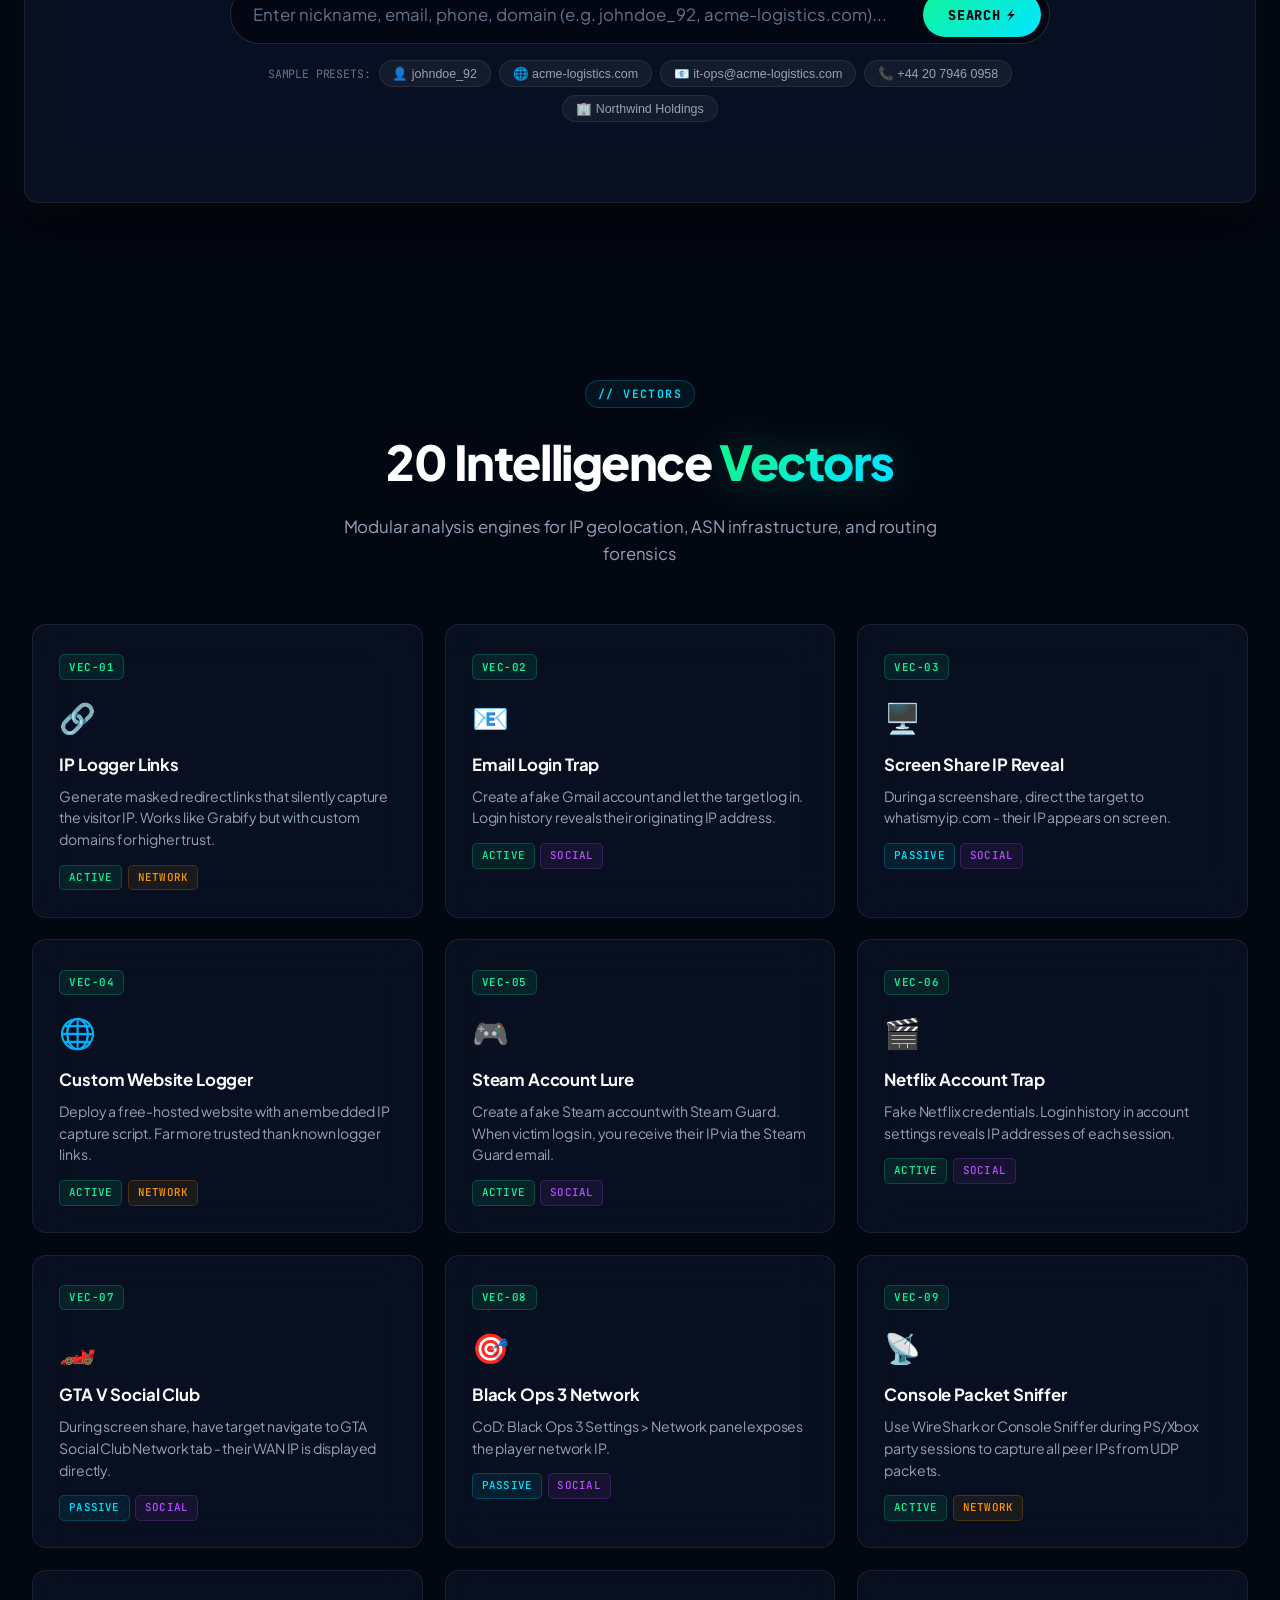
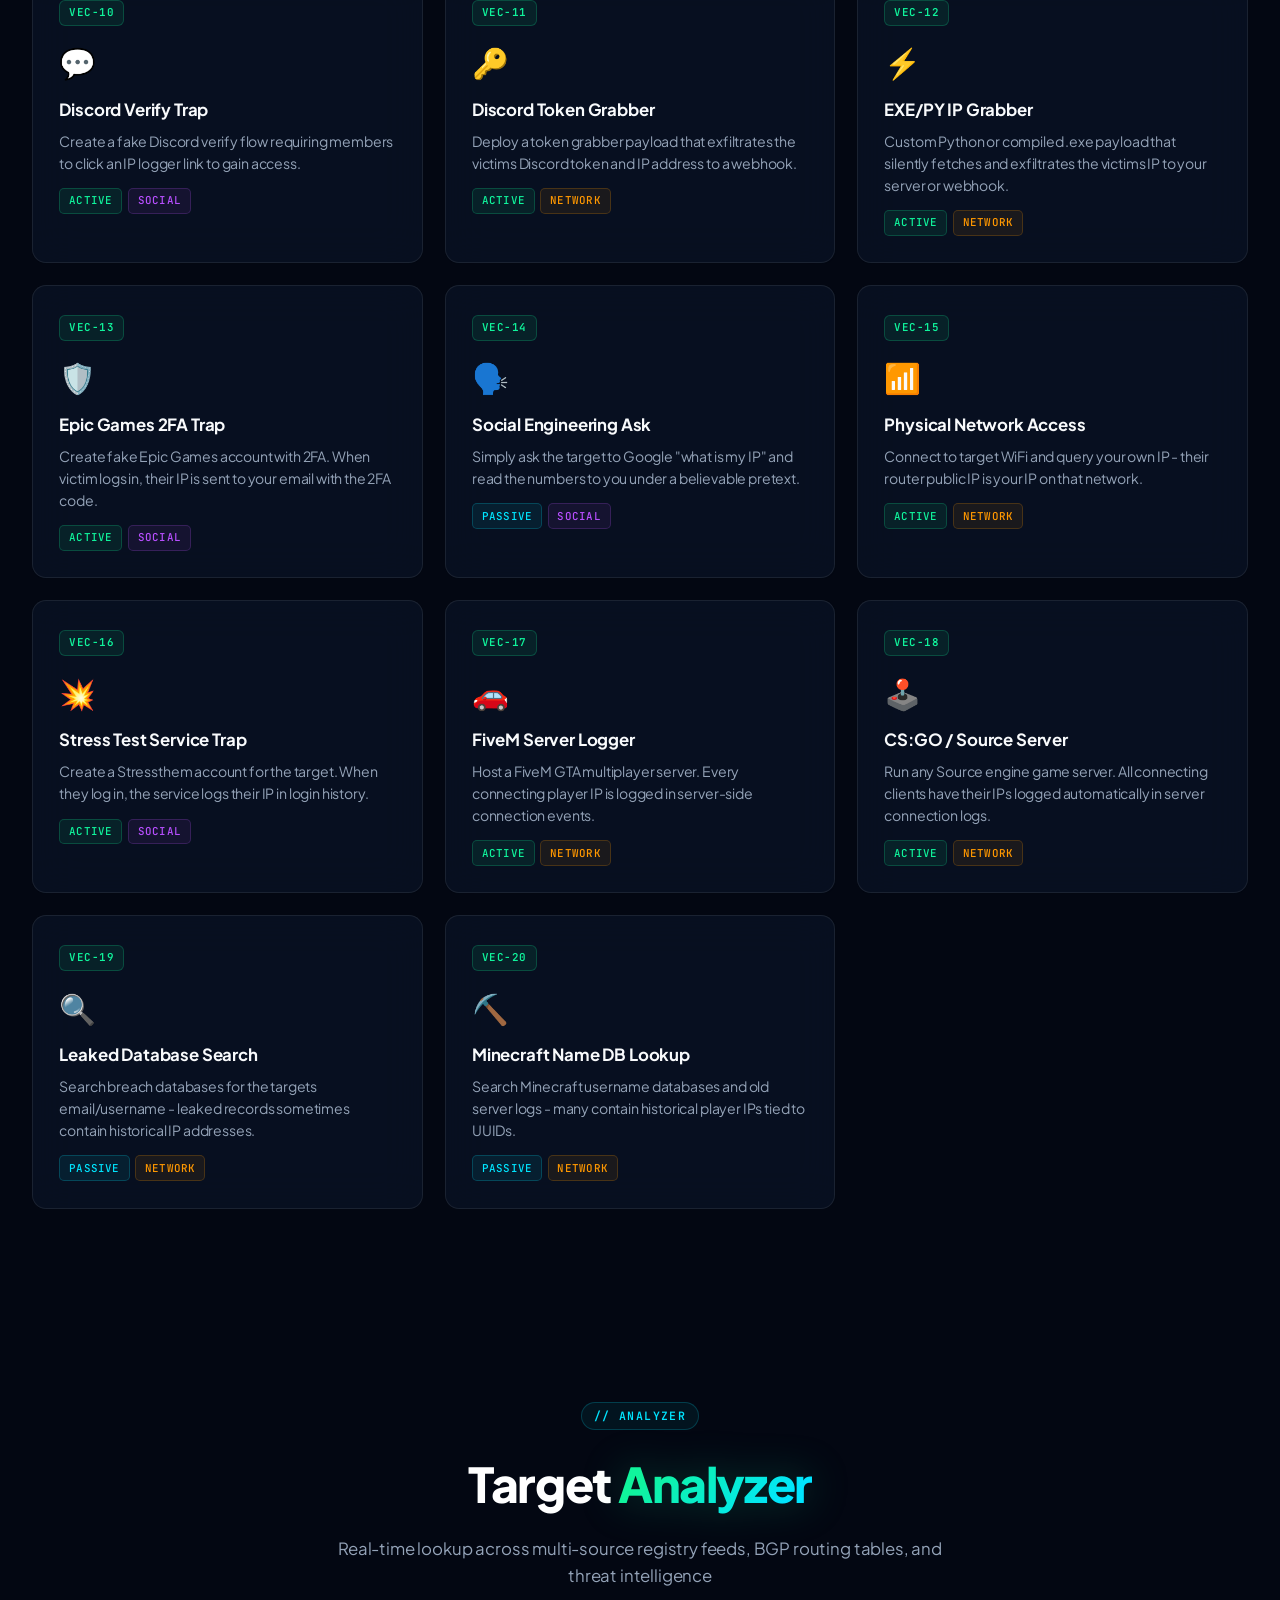
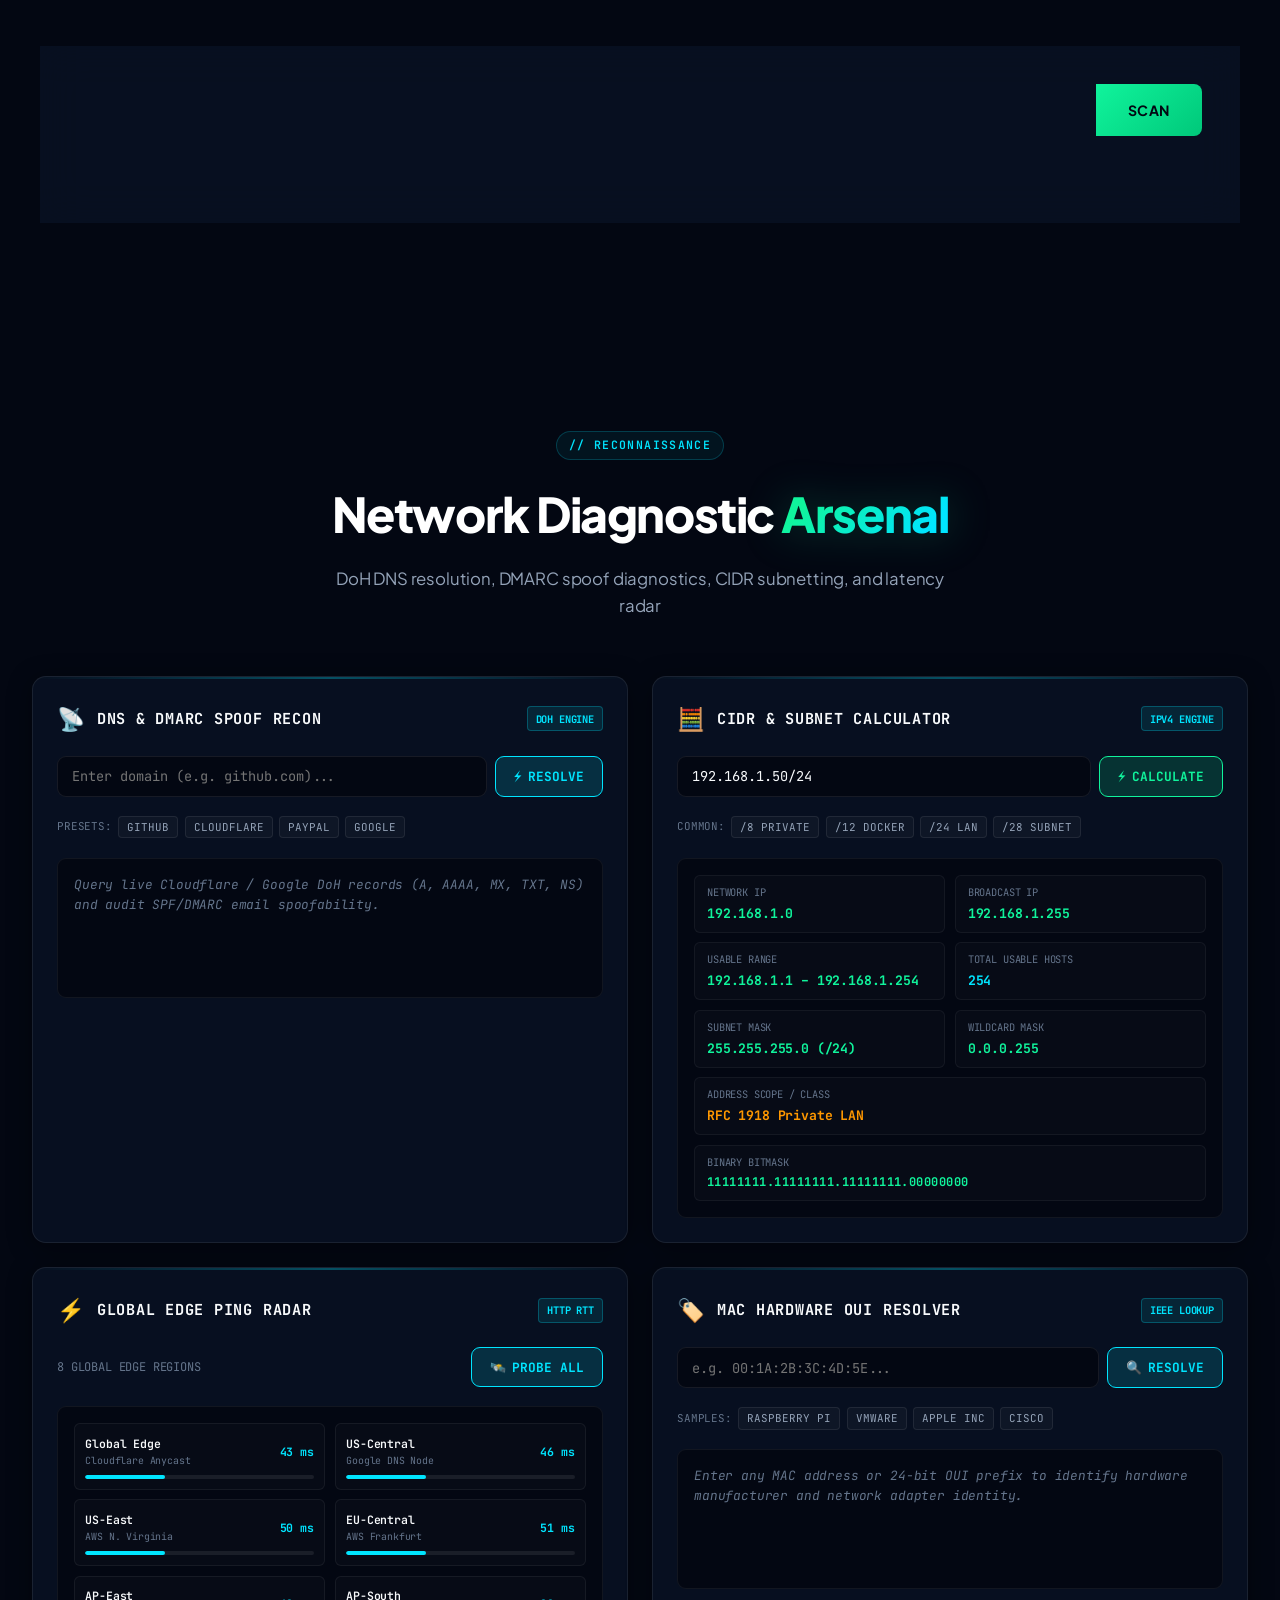
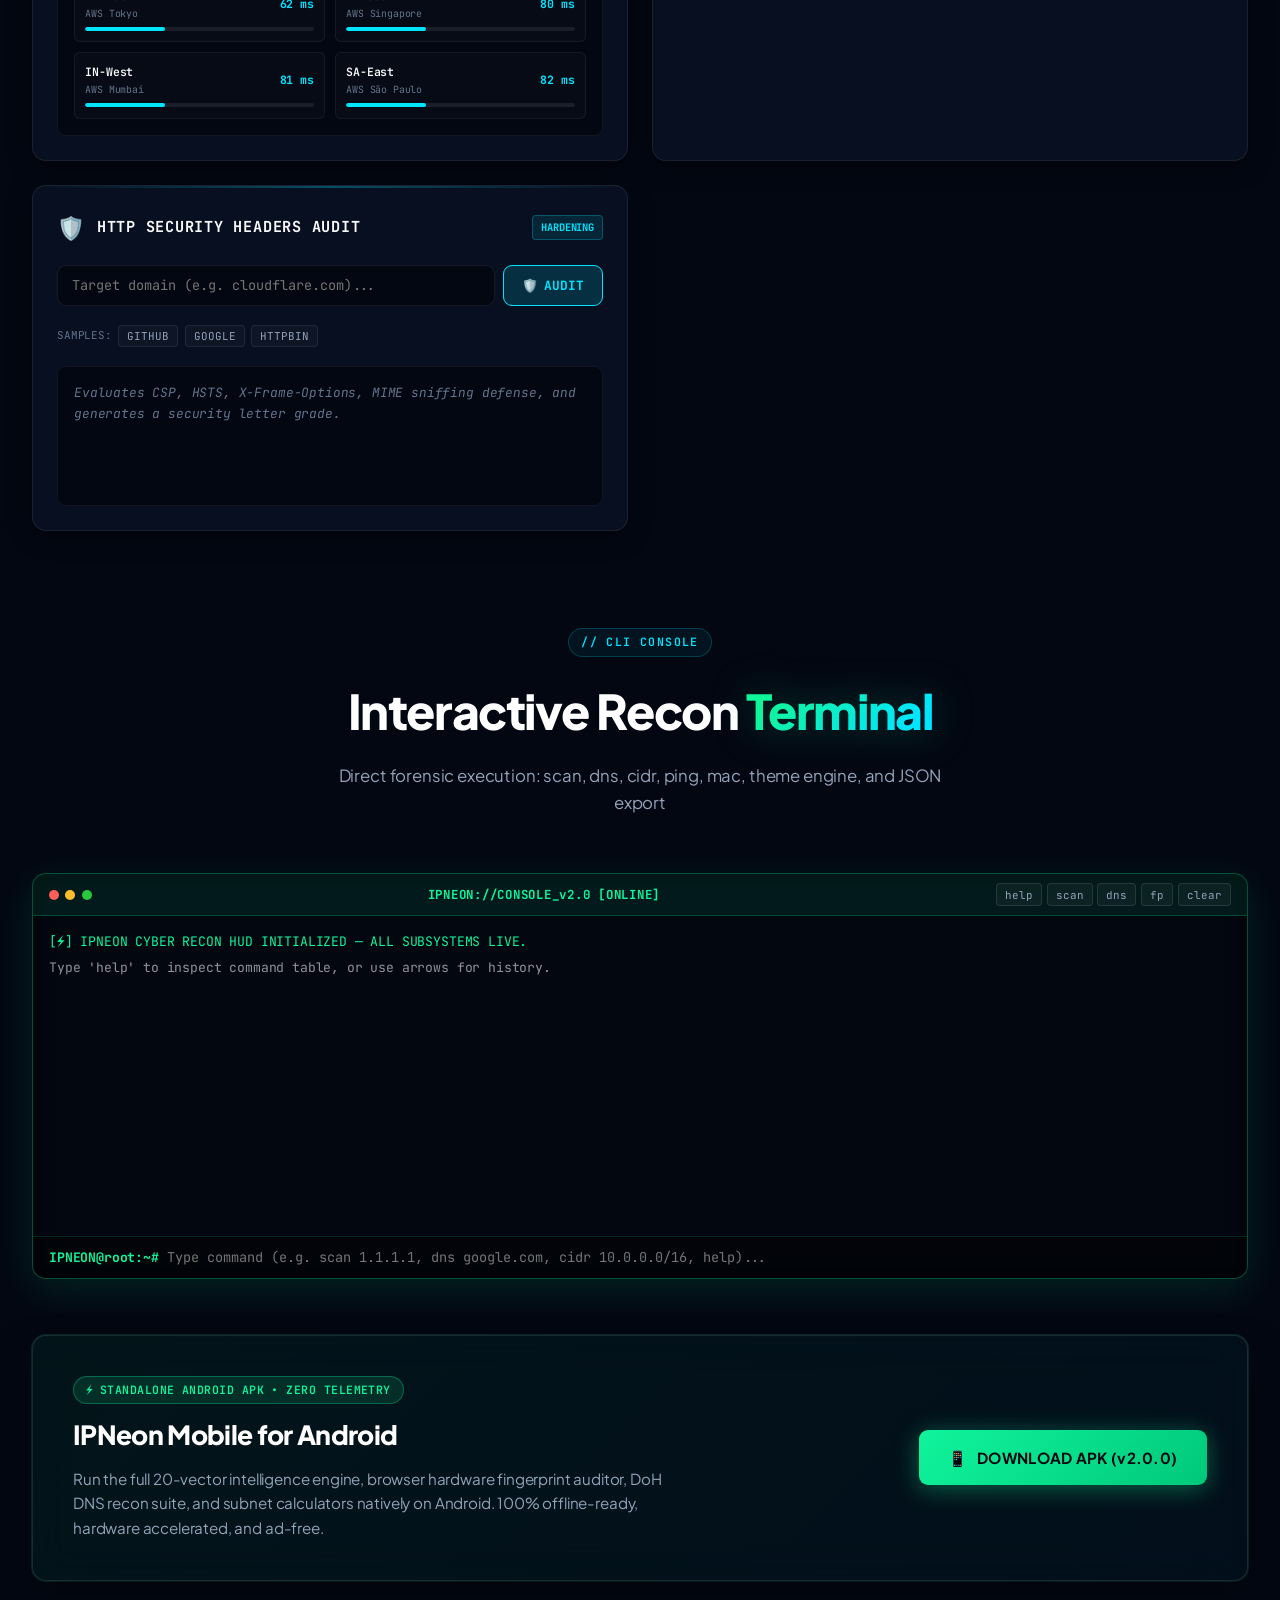
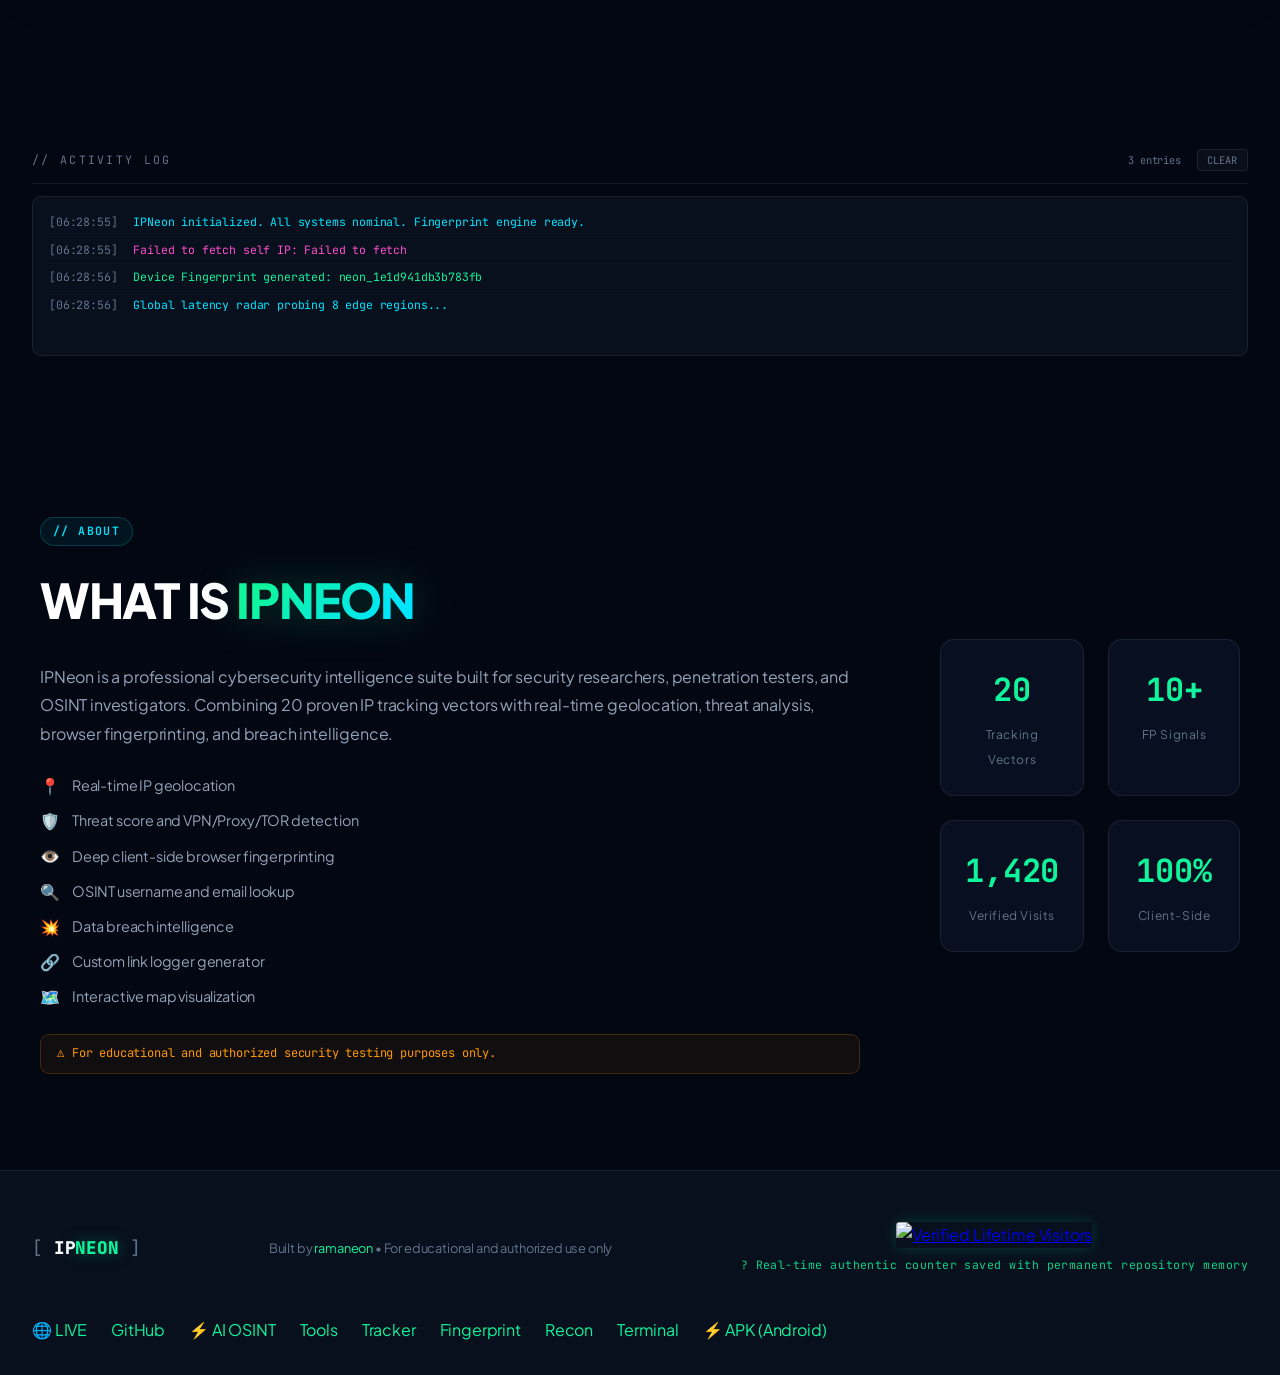
==== commit add915a0: "fix: CSS selectors ai-osint-* repaired (broken .AI OSINT- space bug) — UI fully functional, nav-osin" ====
--- a/index.html
+++ b/index.html
@@ -43,7 +43,7 @@
         <a href="javascript:void(0)" class="nav-link" id="nav-fingerprint" onclick="openIdentityDrawer()">👁️ MY INTEL</a>
         <a href="#recon" class="nav-link" id="nav-recon">RECON</a>
         <a href="#terminal" class="nav-link" id="nav-terminal">TERMINAL</a>
-        <a href="#osint" class="nav-link" id="nav-osint">OSINT</a>
+        <a href="#ai-osint" class="nav-link" id="nav-osint">🎯 OSINT</a>
         <a href="#about" class="nav-link" id="nav-about">ABOUT</a>
         <a href="ipneon.apk" download class="nav-link" id="nav-apk" style="color:var(--neon-green); font-weight:800; border:1px solid rgba(0,255,159,0.3); border-radius:4px; padding:0.2rem 0.6rem;">⚡ APK</a>
       </nav>
--- a/css/style.css
+++ b/css/style.css
@@ -2509,7 +2509,7 @@
 /* =====================================================
    AI OSINT AI OSINT ALL-IN-ONE — COMPONENT STYLES
    ===================================================== */
-.AI OSINT-section {
+.ai-osint-section {
   position: relative;
   z-index: 1;
   padding: 5rem 1.5rem;
@@ -2517,7 +2517,7 @@
   margin: 0 auto;
 }
 
-.AI OSINT-container {
+.ai-osint-container {
   background: var(--bg-card);
   backdrop-filter: blur(28px) saturate(160%);
   -webkit-backdrop-filter: blur(28px) saturate(160%);
@@ -2528,13 +2528,13 @@
 }
 
 /* AI OSINT Tabs */
-.AI OSINT-nav-tabs {
+.ai-osint-nav-tabs {
   display: flex;
   background: rgba(4, 9, 20, 0.95);
   border-bottom: 1px solid var(--border-dim);
   overflow-x: auto;
 }
-.AI OSINT-tab-btn {
+.ai-osint-tab-btn {
   background: none;
   border: none;
   color: var(--text-muted);
@@ -2551,27 +2551,27 @@
   border-bottom: 2px solid transparent;
   transition: all 0.2s var(--spring);
 }
-.AI OSINT-tab-btn:hover {
+.ai-osint-tab-btn:hover {
   color: #fff;
   background: rgba(255, 255, 255, 0.04);
 }
-.AI OSINT-tab-btn.active {
+.ai-osint-tab-btn.active {
   color: var(--neon-green);
   border-bottom-color: var(--neon-green);
   background: rgba(16, 244, 156, 0.08);
 }
 
-.AI OSINT-tab-view {
+.ai-osint-tab-view {
   display: none;
   padding: 2.5rem;
 }
-.AI OSINT-tab-view.active {
+.ai-osint-tab-view.active {
   display: block;
   animation: fadeIn 0.3s ease;
 }
 
 /* AI OSINT Hero & Radar Lens */
-.AI OSINT-hero-box {
+.ai-osint-hero-box {
   display: flex;
   flex-direction: column;
   align-items: center;
@@ -2579,7 +2579,7 @@
   max-width: 820px;
   margin: 0 auto 2.5rem auto;
 }
-.AI OSINT-lens-radar {
+.ai-osint-lens-radar {
   position: relative;
   width: 90px;
   height: 90px;
@@ -2605,20 +2605,20 @@
   font-size: 2.2rem;
   filter: drop-shadow(0 0 12px var(--neon-green));
 }
-.AI OSINT-title {
+.ai-osint-title {
   font-size: 2.4rem;
   font-weight: 800;
   letter-spacing: -0.03em;
   margin-bottom: 0.6rem;
 }
-.AI OSINT-sub {
+.ai-osint-sub {
   color: var(--text-muted);
   font-size: 1.05rem;
   max-width: 620px;
 }
 
 /* Search Bar */
-.AI OSINT-search-bar-wrap {
+.ai-osint-search-bar-wrap {
   width: 100%;
   display: flex;
   align-items: center;
@@ -2629,12 +2629,12 @@
   margin: 1.8rem 0 1rem 0;
   transition: all 0.25s var(--spring);
 }
-.AI OSINT-search-bar-wrap:focus-within {
+.ai-osint-search-bar-wrap:focus-within {
   border-color: var(--neon-green);
   box-shadow: 0 0 25px rgba(16, 244, 156, 0.25);
   background: rgba(3, 7, 18, 0.98);
 }
-.AI OSINT-kind-badge {
+.ai-osint-kind-badge {
   background: rgba(16, 244, 156, 0.15);
   color: var(--neon-green);
   font-family: var(--font-mono);
@@ -2646,7 +2646,7 @@
   margin-right: 0.6rem;
   white-space: nowrap;
 }
-.AI OSINT-search-input {
+.ai-osint-search-input {
   flex: 1;
   background: transparent;
   border: none;
@@ -2655,10 +2655,10 @@
   font-size: 1.05rem;
   font-family: var(--font-main);
 }
-.AI OSINT-search-input::placeholder {
+.ai-osint-search-input::placeholder {
   color: var(--text-dim);
 }
-.AI OSINT-search-btn {
+.ai-osint-search-btn {
   background: linear-gradient(135deg, #10f49c, #00e5ff);
   border: none;
   color: #030712;
@@ -2674,12 +2674,12 @@
   gap: 0.4rem;
   transition: all 0.2s var(--spring);
 }
-.AI OSINT-search-btn:hover {
+.ai-osint-search-btn:hover {
   transform: translateY(-2px);
   box-shadow: 0 8px 24px rgba(16, 244, 156, 0.4);
 }
 
-.AI OSINT-presets-row {
+.ai-osint-presets-row {
   display: flex;
   flex-wrap: wrap;
   justify-content: center;
@@ -2708,7 +2708,7 @@
 }
 
 /* Progress Box */
-.AI OSINT-progress-box {
+.ai-osint-progress-box {
   background: rgba(8, 15, 29, 0.9);
   border: 1px solid rgba(16, 244, 156, 0.25);
   border-radius: var(--radius-sm);
@@ -2748,11 +2748,11 @@
 }
 
 /* Results Section */
-.AI OSINT-results-wrapper {
+.ai-osint-results-wrapper {
   max-width: 900px;
   margin: 2rem auto 0 auto;
 }
-.AI OSINT-res-header {
+.ai-osint-res-header {
   display: flex;
   justify-content: space-between;
   align-items: flex-end;
@@ -2762,25 +2762,25 @@
   flex-wrap: wrap;
   gap: 1rem;
 }
-.AI OSINT-res-kind {
+.ai-osint-res-kind {
   font-family: var(--font-mono);
   font-size: 0.75rem;
   color: var(--neon-green);
   font-weight: 700;
 }
-.AI OSINT-res-title {
+.ai-osint-res-title {
   font-size: 1.9rem;
   font-weight: 800;
   letter-spacing: -0.02em;
   margin-top: 0.2rem;
 }
-.AI OSINT-res-actions {
+.ai-osint-res-actions {
   display: flex;
   gap: 0.6rem;
 }
 
 /* AI Summary Card */
-.AI OSINT-ai-card {
+.ai-osint-ai-card {
   background: linear-gradient(135deg, rgba(16, 244, 156, 0.06), rgba(0, 229, 255, 0.04));
   border: 1px solid rgba(16, 244, 156, 0.25);
   border-radius: var(--radius);
@@ -2788,7 +2788,7 @@
   margin-bottom: 1.8rem;
   box-shadow: 0 10px 30px rgba(0, 0, 0, 0.4);
 }
-.AI OSINT-ai-badge {
+.ai-osint-ai-badge {
   display: inline-flex;
   align-items: center;
   gap: 0.5rem;
@@ -2798,12 +2798,12 @@
   color: var(--neon-green);
   margin-bottom: 0.75rem;
 }
-.AI OSINT-ai-summary {
+.ai-osint-ai-summary {
   font-size: 1rem;
   line-height: 1.65;
   color: var(--text-primary);
 }
-.AI OSINT-ai-citations {
+.ai-osint-ai-citations {
   display: flex;
   flex-direction: column;
   gap: 0.35rem;
@@ -2811,21 +2811,21 @@
   padding-top: 0.8rem;
   border-top: 1px dashed rgba(255, 255, 255, 0.1);
 }
-.AI OSINT-cite-pill {
+.ai-osint-cite-pill {
   font-family: var(--font-mono);
   font-size: 0.75rem;
   color: var(--text-muted);
 }
 
 /* Filter Bar */
-.AI OSINT-filter-bar {
+.ai-osint-filter-bar {
   display: flex;
   gap: 0.4rem;
   margin-bottom: 1.2rem;
   overflow-x: auto;
   padding-bottom: 0.4rem;
 }
-.AI OSINT-filter-chip {
+.ai-osint-filter-chip {
   background: rgba(255, 255, 255, 0.06);
   border: 1px solid rgba(255, 255, 255, 0.08);
   border-radius: 8px;
@@ -2837,23 +2837,23 @@
   white-space: nowrap;
   transition: all 0.2s var(--spring);
 }
-.AI OSINT-filter-chip:hover {
+.ai-osint-filter-chip:hover {
   color: #fff;
   background: rgba(255, 255, 255, 0.1);
 }
-.AI OSINT-filter-chip.active {
+.ai-osint-filter-chip.active {
   background: rgba(16, 244, 156, 0.2);
   color: var(--neon-green);
   border-color: rgba(16, 244, 156, 0.4);
 }
 
 /* Profile Items */
-.AI OSINT-profiles-grid {
+.ai-osint-profiles-grid {
   display: flex;
   flex-direction: column;
   gap: 0.75rem;
 }
-.AI OSINT-profile-card {
+.ai-osint-profile-card {
   display: flex;
   align-items: center;
   gap: 1.1rem;
@@ -2863,12 +2863,12 @@
   padding: 1.1rem 1.4rem;
   transition: all 0.2s var(--spring);
 }
-.AI OSINT-profile-card:hover {
+.ai-osint-profile-card:hover {
   background: rgba(11, 20, 38, 0.95);
   border-color: rgba(16, 244, 156, 0.3);
   transform: translateX(4px);
 }
-.AI OSINT-profile-icon {
+.ai-osint-profile-icon {
   font-size: 1.8rem;
   width: 48px;
   height: 48px;
@@ -2879,17 +2879,17 @@
   border: 1px solid rgba(255, 255, 255, 0.08);
   flex-shrink: 0;
 }
-.AI OSINT-profile-body {
+.ai-osint-profile-body {
   flex: 1;
   min-width: 0;
 }
-.AI OSINT-profile-title-row {
+.ai-osint-profile-title-row {
   display: flex;
   align-items: center;
   justify-content: space-between;
   margin-bottom: 0.25rem;
 }
-.AI OSINT-profile-name {
+.ai-osint-profile-name {
   color: #fff;
   font-size: 1rem;
   font-weight: 700;
@@ -2898,25 +2898,25 @@
   align-items: center;
   gap: 0.35rem;
 }
-.AI OSINT-profile-name:hover {
+.ai-osint-profile-name:hover {
   color: var(--neon-cyan);
 }
 .external-icon {
   font-size: 0.8rem;
   opacity: 0.6;
 }
-.AI OSINT-profile-desc {
+.ai-osint-profile-desc {
   color: var(--text-muted);
   font-size: 0.88rem;
   margin-bottom: 0.45rem;
   line-height: 1.4;
 }
-.AI OSINT-profile-foot {
+.ai-osint-profile-foot {
   display: flex;
   align-items: center;
   gap: 0.75rem;
 }
-.AI OSINT-group-badge {
+.ai-osint-group-badge {
   font-family: var(--font-mono);
   font-size: 0.7rem;
   background: rgba(255, 255, 255, 0.06);
@@ -2924,13 +2924,13 @@
   border-radius: 4px;
   color: var(--text-dim);
 }
-.AI OSINT-since {
+.ai-osint-since {
   font-family: var(--font-mono);
   font-size: 0.72rem;
   color: var(--text-dim);
 }
 
-.AI OSINT-match-tag {
+.ai-osint-match-tag {
   font-family: var(--font-mono);
   font-size: 0.72rem;
   font-weight: 700;
@@ -2955,7 +2955,7 @@
 /* =====================================================
    EVIDENCE TOPOLOGY GRAPH WORKSPACE
    ===================================================== */
-.AI OSINT-graph-header {
+.ai-osint-graph-header {
   display: flex;
   justify-content: space-between;
   align-items: center;
@@ -2976,7 +2976,7 @@
   color: var(--neon-green);
   font-weight: 800;
 }
-.AI OSINT-case-dropdown {
+.ai-osint-case-dropdown {
   background: rgba(8, 15, 29, 0.95);
   border: 1px solid rgba(255, 255, 255, 0.14);
   color: #fff;
@@ -2987,7 +2987,7 @@
   outline: none;
   cursor: pointer;
 }
-.AI OSINT-case-dropdown:focus {
+.ai-osint-case-dropdown:focus {
   border-color: var(--neon-green);
 }
 .wgh-right {
@@ -2995,19 +2995,19 @@
   gap: 0.5rem;
 }
 
-.AI OSINT-graph-workspace {
+.ai-osint-graph-workspace {
   display: grid;
   grid-template-columns: 1fr 340px;
   gap: 1.5rem;
   min-height: 580px;
 }
 @media (max-width: 1024px) {
-  .AI OSINT-graph-workspace {
+  .ai-osint-graph-workspace {
     grid-template-columns: 1fr;
   }
 }
 
-.AI OSINT-graph-stage {
+.ai-osint-graph-stage {
   position: relative;
   background: radial-gradient(circle at center, rgba(16, 244, 156, 0.03) 0%, rgba(3, 7, 18, 0.95) 75%);
   border: 1px solid rgba(255, 255, 255, 0.08);
@@ -3088,7 +3088,7 @@
 }
 
 /* Node Inspector */
-.AI OSINT-node-inspector {
+.ai-osint-node-inspector {
   background: rgba(8, 15, 29, 0.9);
   border: 1px solid var(--border-dim);
   border-radius: var(--radius);
@@ -3211,7 +3211,7 @@
 /* =====================================================
    SOURCES & TOOLKIT VIEW
    ===================================================== */
-.AI OSINT-tools-header {
+.ai-osint-tools-header {
   display: flex;
   justify-content: space-between;
   align-items: flex-end;
@@ -3221,24 +3221,24 @@
   flex-wrap: wrap;
   gap: 1rem;
 }
-.AI OSINT-tools-title {
+.ai-osint-tools-title {
   font-size: 1.6rem;
   font-weight: 800;
 }
-.AI OSINT-tools-sub {
+.ai-osint-tools-sub {
   color: var(--text-muted);
   font-size: 0.95rem;
 }
-.AI OSINT-tools-action-grp {
+.ai-osint-tools-action-grp {
   display: flex;
   gap: 0.6rem;
 }
-.AI OSINT-tools-grid {
+.ai-osint-tools-grid {
   display: grid;
   grid-template-columns: repeat(auto-fill, minmax(320px, 1fr));
   gap: 1.2rem;
 }
-.AI OSINT-tool-card {
+.ai-osint-tool-card {
   background: rgba(8, 15, 29, 0.8);
   border: 1px solid rgba(255, 255, 255, 0.08);
   border-radius: var(--radius-sm);
@@ -3247,69 +3247,69 @@
   flex-direction: column;
   transition: all 0.2s var(--spring);
 }
-.AI OSINT-tool-card:hover {
+.ai-osint-tool-card:hover {
   border-color: var(--neon-cyan);
   transform: translateY(-3px);
   box-shadow: 0 10px 25px rgba(0, 0, 0, 0.4);
 }
-.AI OSINT-tool-head {
+.ai-osint-tool-head {
   display: flex;
   justify-content: space-between;
   align-items: flex-start;
   margin-bottom: 0.75rem;
 }
-.AI OSINT-tool-name-grp {
+.ai-osint-tool-name-grp {
   display: flex;
   gap: 0.75rem;
 }
-.AI OSINT-tool-icon {
+.ai-osint-tool-icon {
   font-size: 1.4rem;
 }
-.AI OSINT-tool-title {
+.ai-osint-tool-title {
   font-weight: 700;
   font-size: 1.05rem;
   color: #fff;
 }
-.AI OSINT-tool-cat {
+.ai-osint-tool-cat {
   font-family: var(--font-mono);
   font-size: 0.7rem;
   color: var(--neon-cyan);
 }
-.AI OSINT-tool-status {
+.ai-osint-tool-status {
   font-family: var(--font-mono);
   font-size: 0.68rem;
   font-weight: 800;
   padding: 0.2rem 0.5rem;
   border-radius: 4px;
 }
-.AI OSINT-tool-status.connected {
+.ai-osint-tool-status.connected {
   background: rgba(16, 244, 156, 0.15);
   color: var(--neon-green);
 }
-.AI OSINT-tool-status.available {
+.ai-osint-tool-status.available {
   background: rgba(255, 255, 255, 0.06);
   color: var(--text-dim);
 }
-.AI OSINT-tool-desc {
+.ai-osint-tool-desc {
   color: var(--text-muted);
   font-size: 0.85rem;
   line-height: 1.45;
   flex: 1;
   margin-bottom: 1.2rem;
 }
-.AI OSINT-tool-foot {
+.ai-osint-tool-foot {
   display: flex;
   justify-content: space-between;
   align-items: center;
   padding-top: 0.75rem;
   border-top: 1px solid rgba(255, 255, 255, 0.06);
 }
-.AI OSINT-tool-runs {
+.ai-osint-tool-runs {
   font-family: var(--font-mono);
   font-size: 0.72rem;
   color: var(--text-dim);
 }
-.AI OSINT-tool-btn-grp {
+.ai-osint-tool-btn-grp {
   display: flex;
   gap: 0.4rem;
 }
@@ -3392,34 +3392,34 @@
     color: #000 !important;
   }
   #matrixCanvas, #particles, .cyber-splash-screen, .header, .footer,
-  .mobile-cyber-dock, .floating-term-btn, .AI OSINT-nav-tabs,
+  .mobile-cyber-dock, .floating-term-btn, .ai-osint-nav-tabs,
   .hero-section, .tools-section, .tracker-section, .fp-section,
   .recon-section, .osint-section, .about-section, .log-section {
     display: none !important;
   }
-  .AI OSINT-section {
+  .ai-osint-section {
     padding: 0 !important;
     max-width: 100% !important;
   }
-  .AI OSINT-container {
+  .ai-osint-container {
     border: none !important;
     box-shadow: none !important;
     background: transparent !important;
   }
-  .AI OSINT-tab-view {
+  .ai-osint-tab-view {
     display: block !important;
     padding: 0 !important;
   }
-  .AI OSINT-profile-card {
+  .ai-osint-profile-card {
     background: #fff !important;
     border: 1px solid #ccc !important;
     color: #000 !important;
     page-break-inside: avoid;
   }
-  .AI OSINT-profile-name, .AI OSINT-tool-title, .inspector-title {
+  .ai-osint-profile-name, .ai-osint-tool-title, .inspector-title {
     color: #000 !important;
   }
-  .AI OSINT-profile-desc, .AI OSINT-tool-desc {
+  .ai-osint-profile-desc, .ai-osint-tool-desc {
     color: #444 !important;
   }
 }
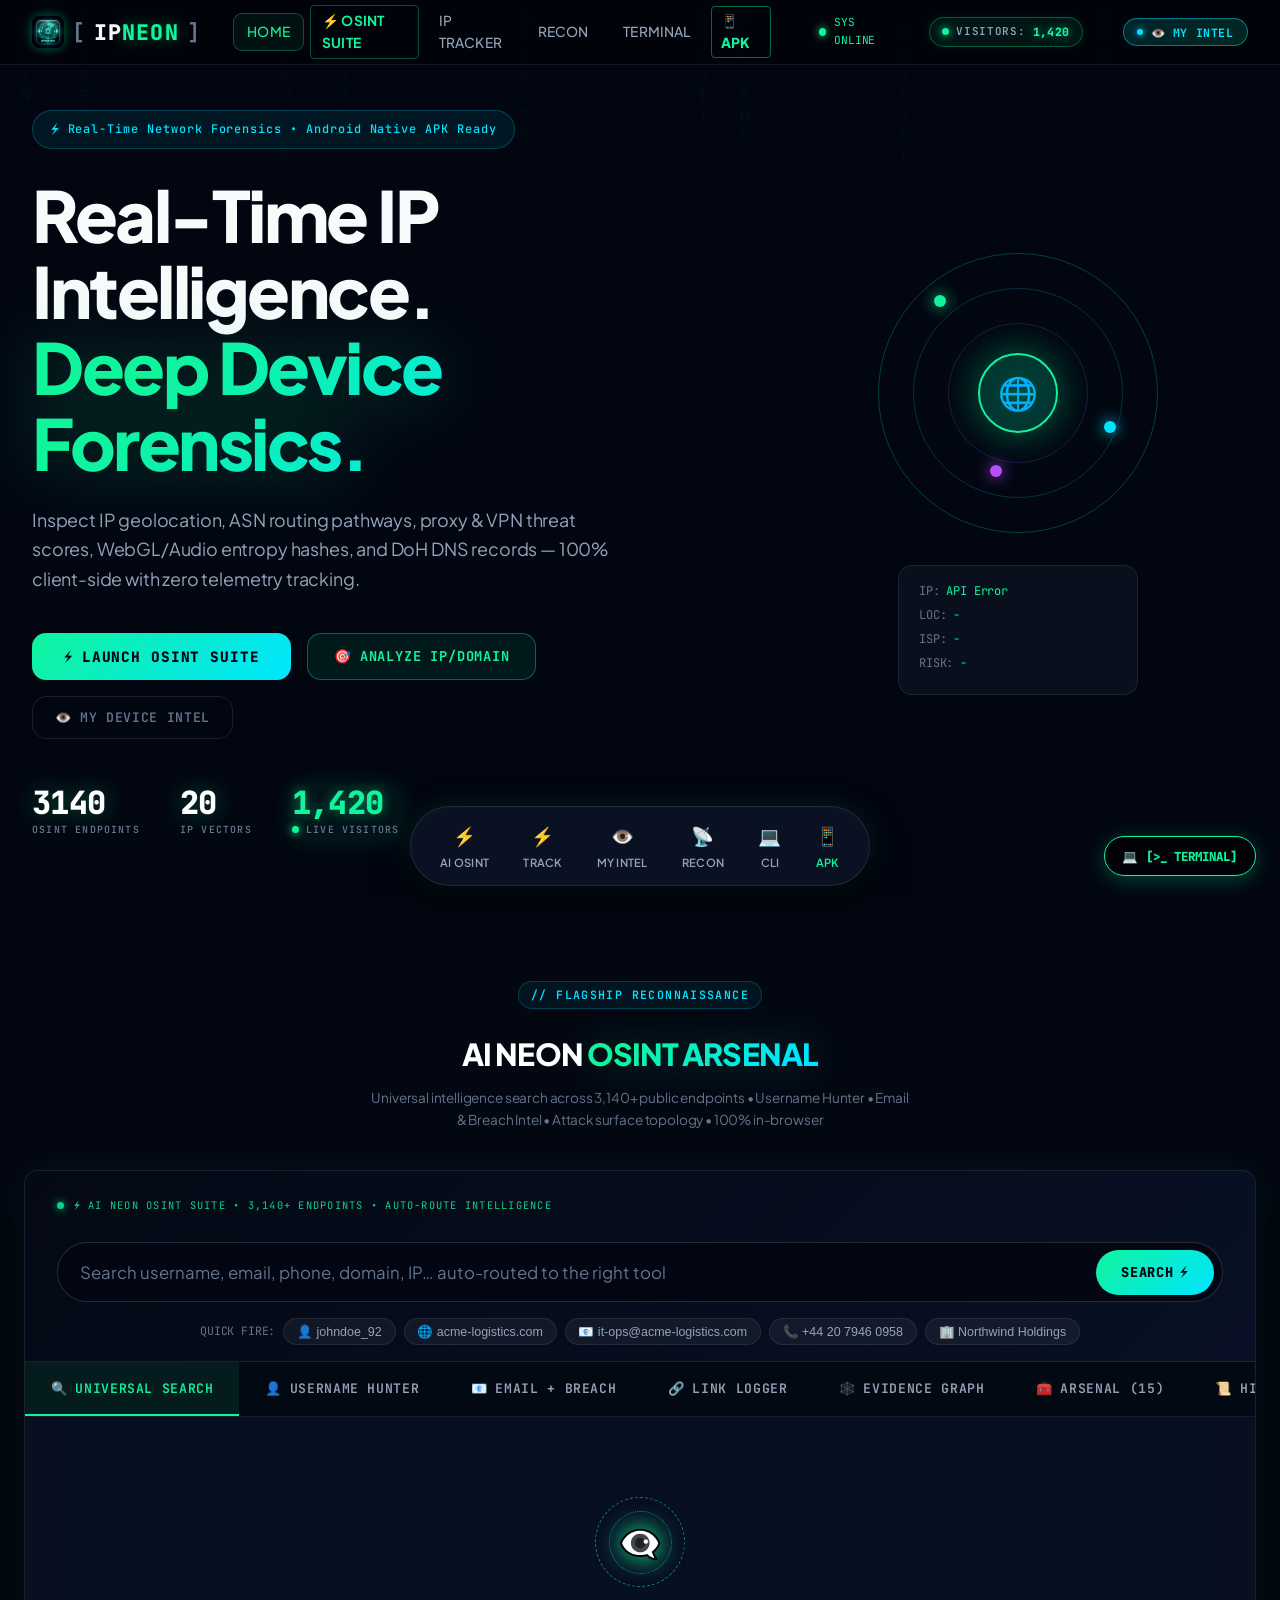
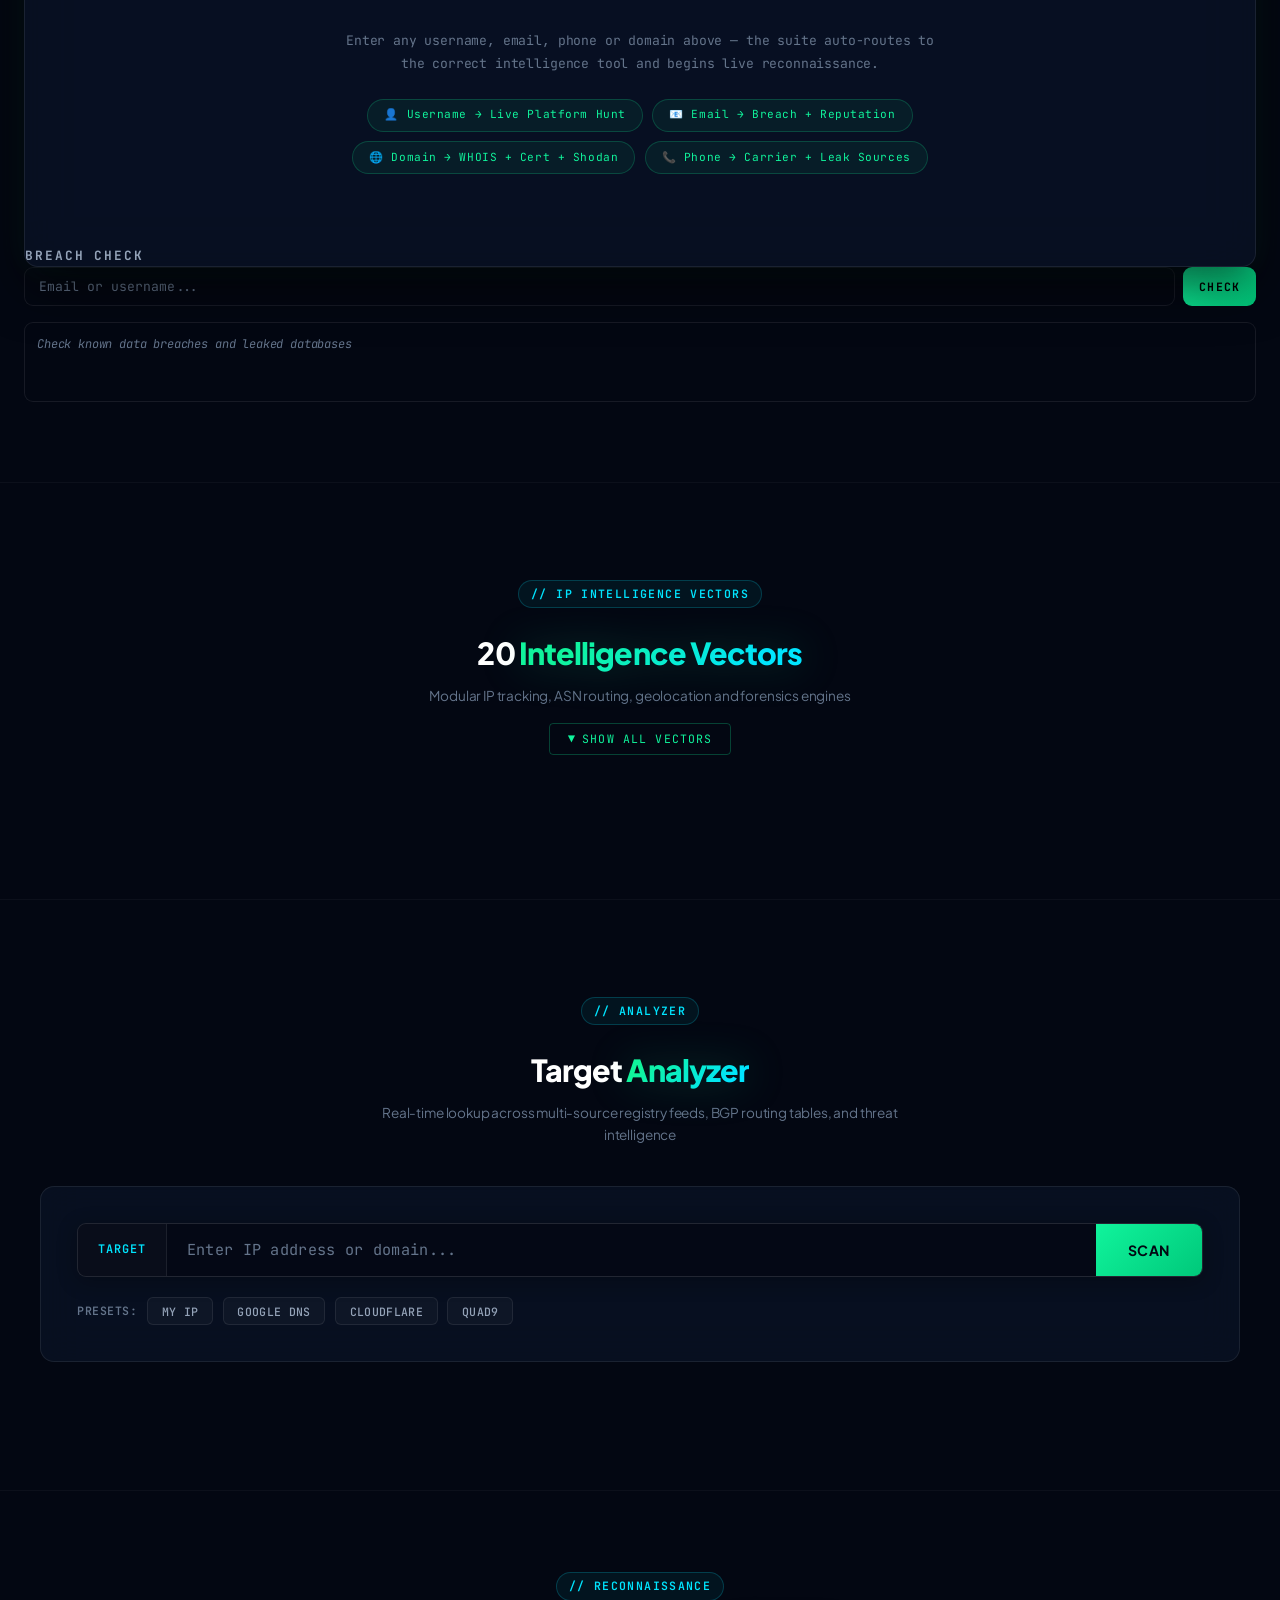
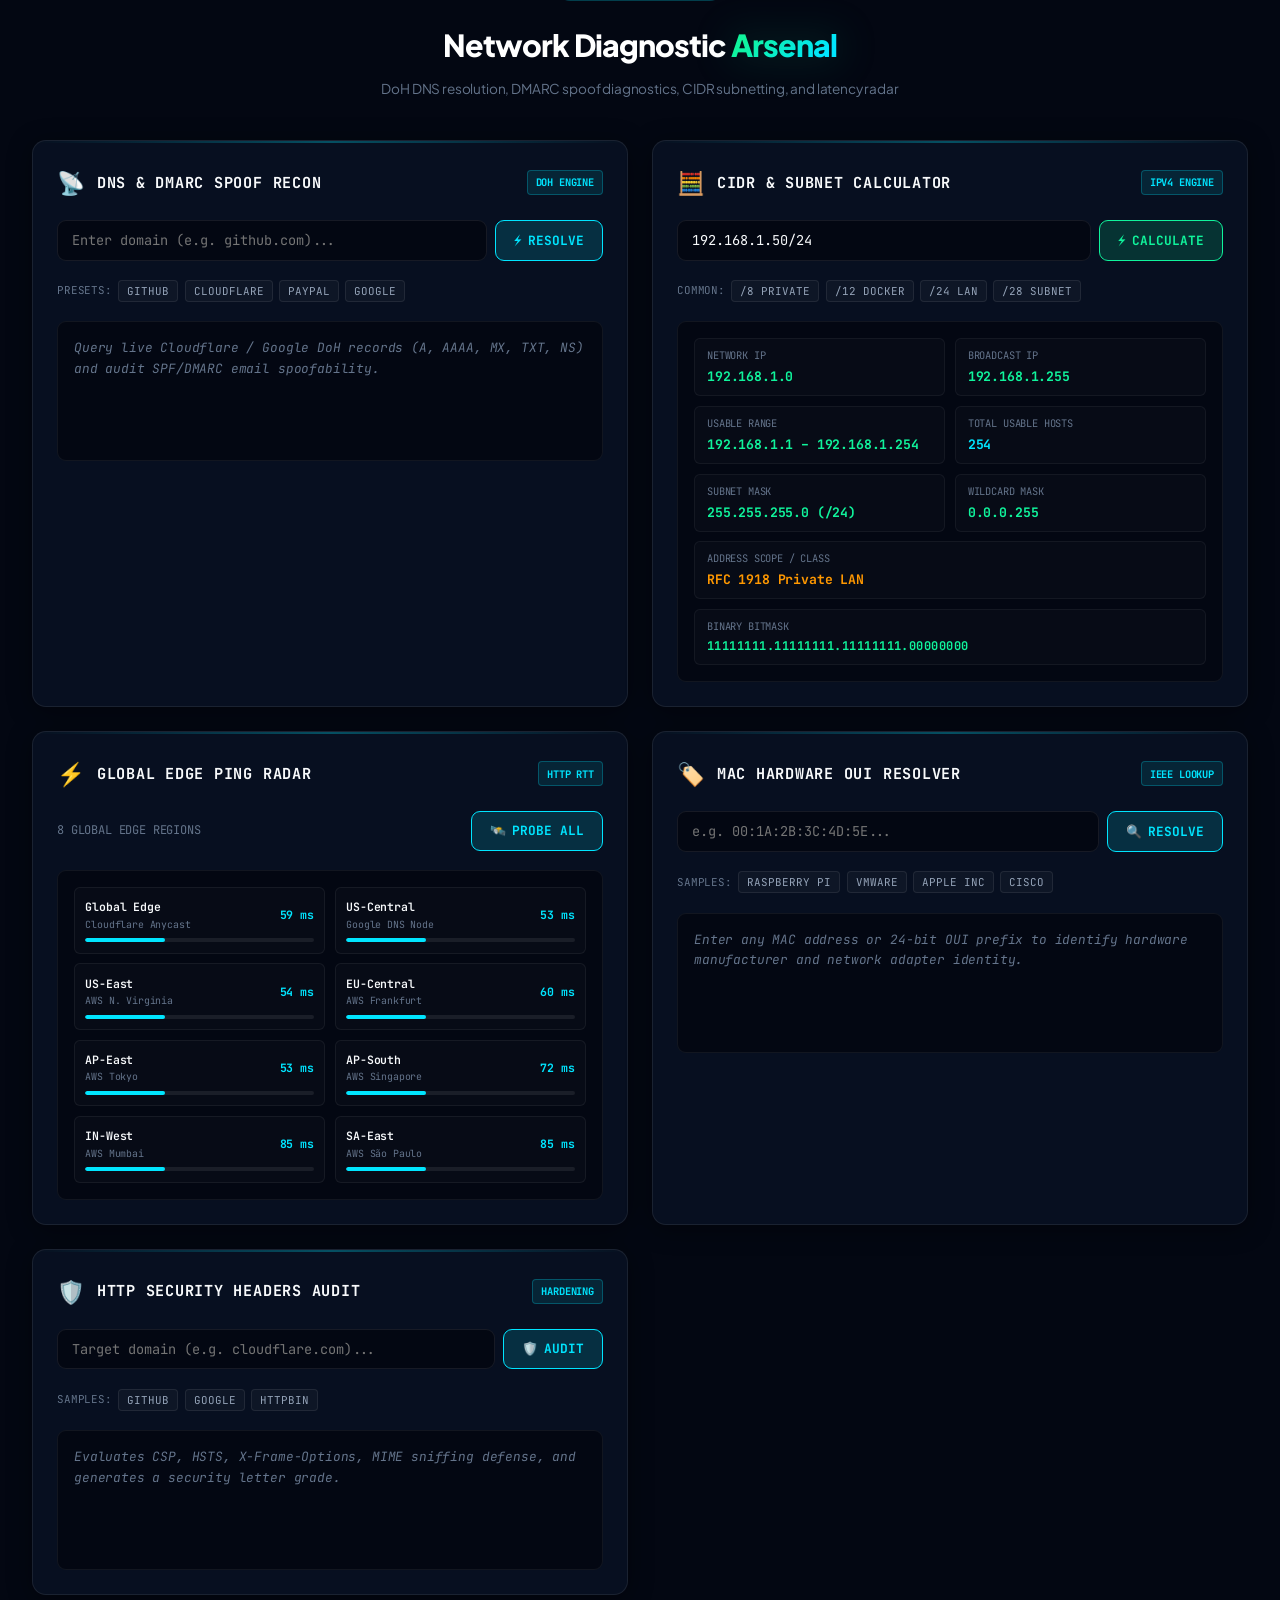
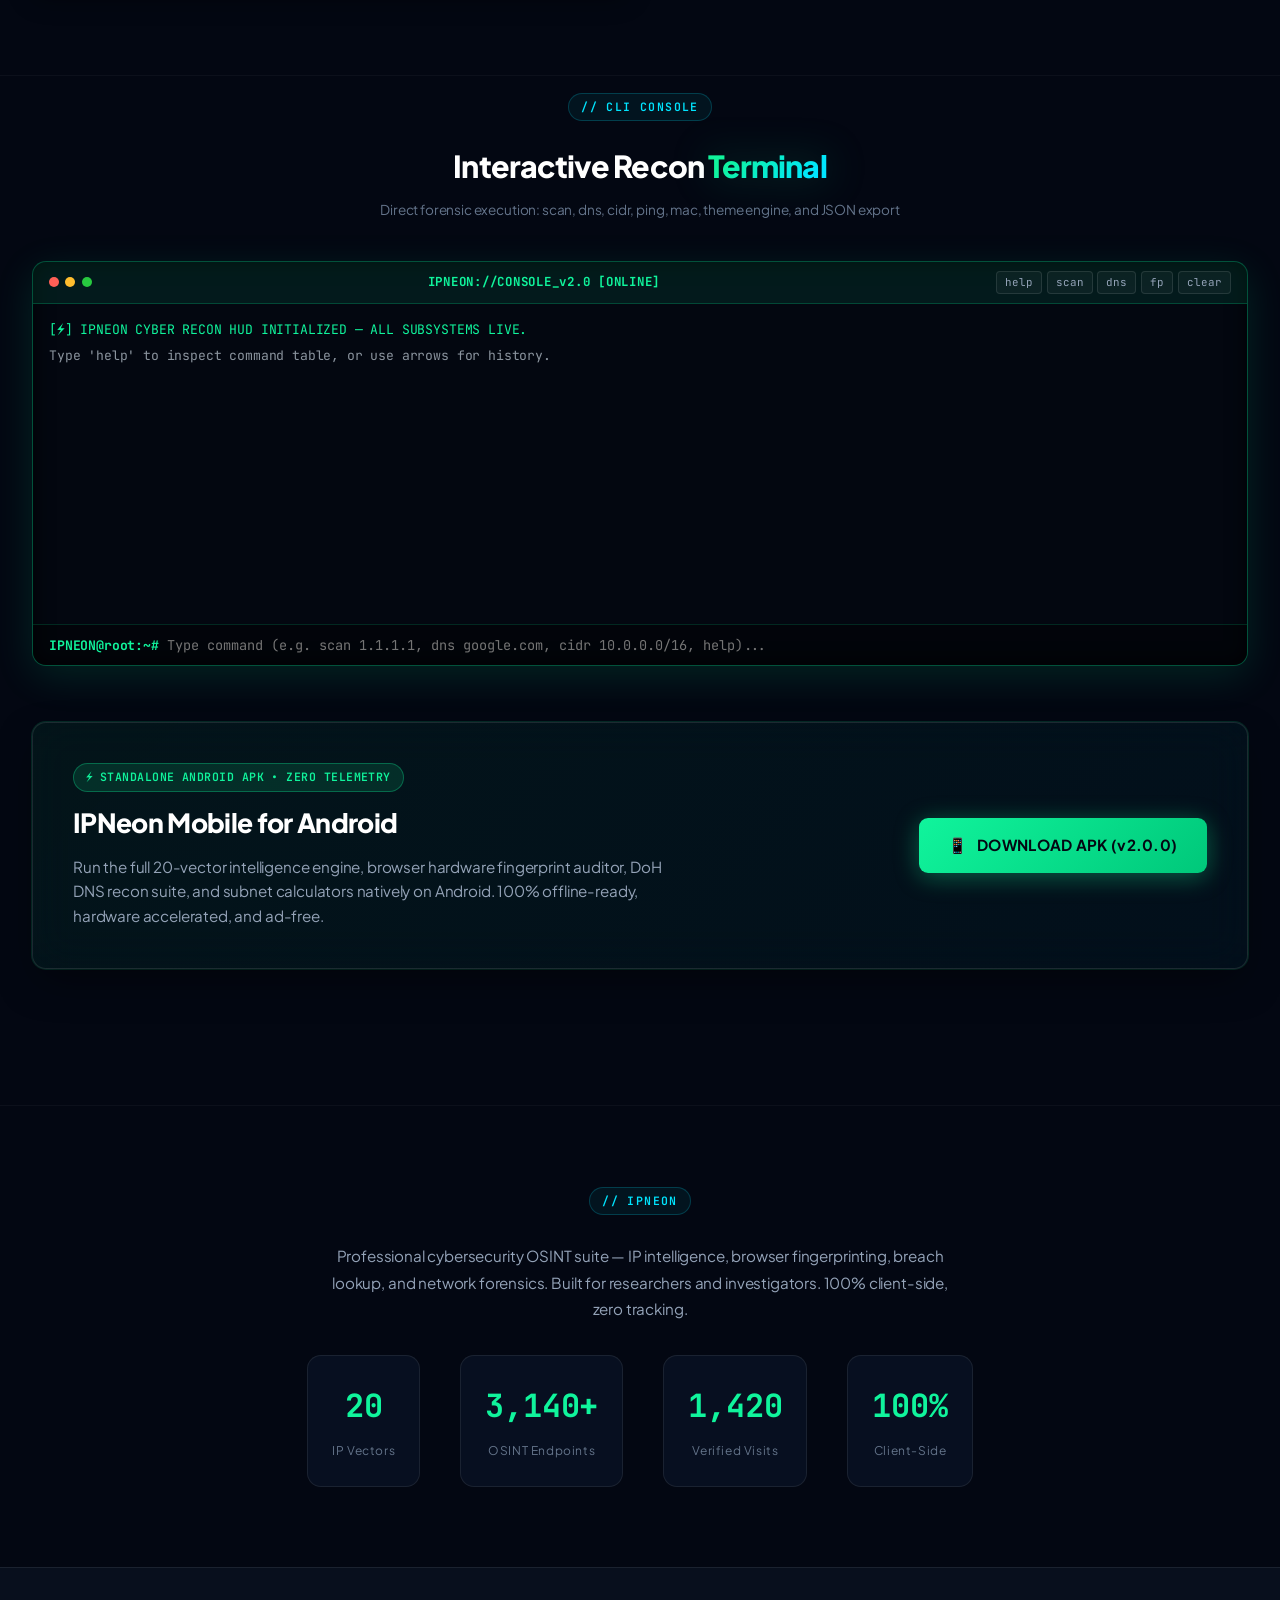
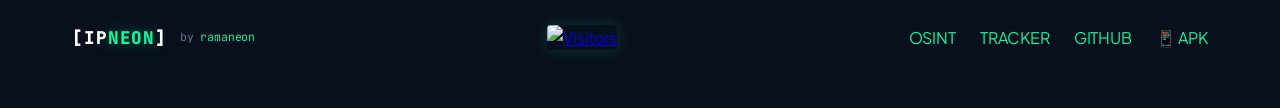
==== commit a0a481d9: "feat: complete GUI declutter & overhaul — breathable hero, collapsed tools accordion, streamlined na" ====
--- a/index.html
+++ b/index.html
@@ -37,15 +37,16 @@
       </div>
       <nav class="nav" id="main-nav">
         <a href="#home" class="nav-link active" id="nav-home">HOME</a>
-        <a href="#ai-osint" class="nav-link" id="nav-ai-osint" style="color:var(--neon-green); font-weight:700;">⚡ AI NEON OSINT</a>
-        <a href="#tools" class="nav-link" id="nav-tools">TOOLS</a>
-        <a href="#tracker" class="nav-link" id="nav-tracker">TRACKER</a>
-        <a href="javascript:void(0)" class="nav-link" id="nav-fingerprint" onclick="openIdentityDrawer()">👁️ MY INTEL</a>
+        <a href="#ai-osint" class="nav-link nav-link-primary" id="nav-ai-osint">⚡ OSINT SUITE</a>
+        <a href="#tracker" class="nav-link" id="nav-tracker">IP TRACKER</a>
         <a href="#recon" class="nav-link" id="nav-recon">RECON</a>
         <a href="#terminal" class="nav-link" id="nav-terminal">TERMINAL</a>
-        <a href="#ai-osint" class="nav-link" id="nav-osint">🎯 OSINT</a>
-        <a href="#about" class="nav-link" id="nav-about">ABOUT</a>
-        <a href="ipneon.apk" download class="nav-link" id="nav-apk" style="color:var(--neon-green); font-weight:800; border:1px solid rgba(0,255,159,0.3); border-radius:4px; padding:0.2rem 0.6rem;">⚡ APK</a>
+        <!-- Hidden anchors to preserve JS querySelector compatibility -->
+        <span style="display:none;" id="nav-tools"></span>
+        <span style="display:none;" id="nav-fingerprint"></span>
+        <span style="display:none;" id="nav-osint"></span>
+        <span style="display:none;" id="nav-about"></span>
+        <a href="ipneon.apk" download class="nav-link nav-apk-pill" id="nav-apk">📱 APK</a>
       </nav>
       <div class="header-status" id="header-status">
         <span class="status-dot"></span>
@@ -79,40 +80,34 @@
         Inspect IP geolocation, ASN routing pathways, proxy &amp; VPN threat scores, WebGL/Audio entropy hashes, and DoH DNS records — 100% client-side with zero telemetry tracking.
       </p>
       <div class="hero-cta" id="hero-cta">
-        <button class="btn-primary" id="btn-ai-osint-hero" onclick="scrollToSection('ai-osint')" style="background:linear-gradient(135deg, #10f49c, #00e5ff); color:#030712; font-weight:800;">
-          <span class="btn-icon">⚡</span> AI NEON OSINT
+        <button class="btn-hero-primary" id="btn-ai-osint-hero" onclick="scrollToSection('ai-osint')">
+          <span>⚡</span> Launch OSINT Suite
         </button>
-        <button class="btn-primary" id="btn-launch" onclick="scrollToSection('tracker')">
-          <span class="btn-icon">⚡</span> Analyze Target
+        <button class="btn-hero-secondary" id="btn-launch" onclick="scrollToSection('tracker')">
+          <span>🎯</span> Analyze IP/Domain
         </button>
-        <button class="btn-secondary" id="btn-fp-hero" onclick="openIdentityDrawer()" style="border-color: rgba(0,229,255,0.4); color: var(--neon-cyan);">
-          <span class="btn-icon">👁️</span> Device Fingerprint
+        <button class="btn-hero-ghost" id="btn-fp-hero" onclick="openIdentityDrawer()">
+          <span>👁️</span> My Device Intel
         </button>
-        <a href="ipneon.apk" download class="btn-secondary" id="btn-apk-hero" style="border-color: rgba(0,255,159,0.5); color: var(--neon-green); text-decoration: none; display: inline-flex; align-items: center;">
-          <span class="btn-icon">📱</span> Download APK
-        </a>
-        <button class="btn-secondary" id="btn-tools" onclick="scrollToSection('recon')">
-          <span class="btn-icon">📡</span> Recon Arsenal
-        </button>
+        <!-- Retained IDs for JS bindings -->
+        <span style="display:none;" id="btn-apk-hero"></span>
+        <span style="display:none;" id="btn-tools"></span>
       </div>
       <div class="hero-stats" id="hero-stats">
         <div class="stat-item">
+          <span class="stat-num" data-target="3140">0</span>
+          <span class="stat-label">OSINT ENDPOINTS</span>
+        </div>
+        <div class="stat-item">
           <span class="stat-num" data-target="20">0</span>
-          <span class="stat-label">VECTORS</span>
-        </div>
-        <div class="stat-item">
-          <span class="stat-num" data-target="99">0</span>
-          <span class="stat-label">ACCURACY %</span>
-        </div>
-        <div class="stat-item">
-          <span class="stat-num" data-target="195">0</span>
-          <span class="stat-label">COUNTRIES</span>
-        </div>
-        <div class="stat-item stat-item-highlight" title="Verified Lifetime Visitors (Cloud Recorded)">
+          <span class="stat-label">IP VECTORS</span>
+        </div>
+        <div class="stat-item stat-item-highlight" title="Verified Lifetime Visitors">
           <span class="stat-num live-visitor-counter" id="hero-visitor-count">...</span>
           <span class="stat-label"><span class="visitor-pulse-dot"></span> LIVE VISITORS</span>
         </div>
       </div>
+    </div>
     </div>
     <div class="hero-visual" id="hero-visual">
       <div class="globe-wrapper">
@@ -146,12 +141,15 @@
   </section>
 
   <section class="tools-section" id="tools">
-    <div class="section-header">
-      <span class="section-tag">// VECTORS</span>
-      <h2 class="section-title">20 Intelligence <span class="accent">Vectors</span></h2>
-      <p class="section-sub">Modular analysis engines for IP geolocation, ASN infrastructure, and routing forensics</p>
-    </div>
-    <div class="tools-grid" id="tools-grid"></div>
+    <div class="section-header section-header-compact">
+      <span class="section-tag">// IP INTELLIGENCE VECTORS</span>
+      <h2 class="section-title">20 <span class="accent">Intelligence Vectors</span></h2>
+      <p class="section-sub">Modular IP tracking, ASN routing, geolocation and forensics engines</p>
+      <button class="toggle-expand-btn" id="tools-expand-btn" onclick="toggleToolsGrid()">
+        <span id="tools-expand-icon">▼</span> SHOW ALL VECTORS
+      </button>
+    </div>
+    <div class="tools-grid tools-grid-collapsed" id="tools-grid"></div>
   </section>
 
   <section class="tracker-section" id="tracker">
@@ -475,7 +473,7 @@
     </div>
   </section>
 
-  <section class="log-section" id="log-section">
+  <section class="log-section" id="log-section" style="display:none;">
     <div class="log-header" id="log-header">
       <span class="log-title">// ACTIVITY LOG</span>
       <div class="log-controls">
@@ -492,61 +490,36 @@
   </section>
 
   <section class="about-section" id="about">
-    <div class="about-inner">
-      <div class="about-text">
-        <span class="section-tag">// ABOUT</span>
-        <h2 class="section-title">WHAT IS <span class="accent">IPNEON</span></h2>
-        <p class="about-desc">
-          IPNeon is a professional cybersecurity intelligence suite built for security researchers,
-          penetration testers, and OSINT investigators. Combining 20 proven IP tracking vectors
-          with real-time geolocation, threat analysis, browser fingerprinting, and breach intelligence.
-        </p>
-        <div class="about-features">
-          <div class="af-item"><span class="af-icon">📍</span> Real-time IP geolocation</div>
-          <div class="af-item"><span class="af-icon">🛡️</span> Threat score and VPN/Proxy/TOR detection</div>
-          <div class="af-item"><span class="af-icon">👁️</span> Deep client-side browser fingerprinting</div>
-          <div class="af-item"><span class="af-icon">🔍</span> OSINT username and email lookup</div>
-          <div class="af-item"><span class="af-icon">💥</span> Data breach intelligence</div>
-          <div class="af-item"><span class="af-icon">🔗</span> Custom link logger generator</div>
-          <div class="af-item"><span class="af-icon">🗺️</span> Interactive map visualization</div>
-        </div>
-        <div class="about-disclaimer">
-          <span>⚠️</span> For educational and authorized security testing purposes only.
-        </div>
-      </div>
-      <div class="about-stats-panel">
-        <div class="astat"><span class="astat-num">20</span><span class="astat-label">Tracking Vectors</span></div>
-        <div class="astat"><span class="astat-num">10+</span><span class="astat-label">FP Signals</span></div>
-        <div class="astat astat-visitors" title="Lifetime Verified Visitors"><span class="astat-num" id="about-visitor-count">...</span><span class="astat-label">Verified Visits</span></div>
+    <div class="about-inner-slim">
+      <div class="about-slim-text">
+        <span class="section-tag">// IPNEON</span>
+        <p class="about-slim-desc">Professional cybersecurity OSINT suite — IP intelligence, browser fingerprinting, breach lookup, and network forensics. Built for researchers and investigators. 100% client-side, zero tracking.</p>
+      </div>
+      <div class="about-slim-stats">
+        <div class="astat"><span class="astat-num">20</span><span class="astat-label">IP Vectors</span></div>
+        <div class="astat"><span class="astat-num">3,140+</span><span class="astat-label">OSINT Endpoints</span></div>
+        <div class="astat astat-visitors"><span class="astat-num" id="about-visitor-count">...</span><span class="astat-label">Verified Visits</span></div>
         <div class="astat"><span class="astat-num">100%</span><span class="astat-label">Client-Side</span></div>
       </div>
     </div>
   </section>
 
   <footer class="footer" id="footer">
-    <div class="footer-inner">
-      <div class="footer-logo">
-        <span class="logo-bracket">[</span>
-        <span class="logo-text">IP<span class="logo-accent">NEON</span></span>
-        <span class="logo-bracket">]</span>
-      </div>
-      <p class="footer-sub">Built by <a href="https://github.com/ramaneon" target="_blank" class="footer-link">ramaneon</a> &bull; For educational and authorized use only</p>
-      <div class="footer-visitor-box">
-        <a href="https://ramaneon.github.io/ipneon/" target="_blank" title="Official Verified Lifetime Visitors">
-          <img src="https://api.visitorbadge.io/api/visitors?path=ramaneon.ipneon&label=LIFETIME%20VISITORS&countColor=%2310f49c&labelColor=%23080f1d&style=flat-square" alt="Verified Lifetime Visitors" class="visitor-badge-img" />
+    <div class="footer-slim">
+      <div class="footer-slim-left">
+        <span class="footer-logo-text">[IP<span class="logo-accent">NEON</span>]</span>
+        <span class="footer-slim-by">by <a href="https://github.com/ramaneon" target="_blank" class="footer-link">ramaneon</a></span>
+      </div>
+      <div class="footer-slim-center">
+        <a href="https://api.visitorbadge.io/api/visitors?path=ramaneon.ipneon&label=LIFETIME%20VISITORS&countColor=%2310f49c&labelColor=%23080f1d&style=flat-square" target="_blank">
+          <img src="https://api.visitorbadge.io/api/visitors?path=ramaneon.ipneon&label=LIFETIME%20VISITORS&countColor=%2310f49c&labelColor=%23080f1d&style=flat-square" alt="Visitors" class="visitor-badge-img" />
         </a>
-        <span class="footer-visitor-note">? Real-time authentic counter saved with permanent repository memory</span>
-      </div>
-      <div class="footer-links">
-        <a href="https://ramaneon.github.io/ipneon/" target="_blank" class="footer-link" id="footer-live">🌐 LIVE</a>
-        <a href="https://github.com/ramaneon/ipneon" target="_blank" class="footer-link" id="footer-github">GitHub</a>
-        <a href="#ai-osint" class="footer-link" style="color:var(--neon-green);">⚡ AI OSINT</a>
-        <a href="#tools" class="footer-link">Tools</a>
-        <a href="#tracker" class="footer-link">Tracker</a>
-        <a href="#fingerprint" class="footer-link">Fingerprint</a>
-        <a href="#recon" class="footer-link">Recon</a>
-        <a href="#terminal" class="footer-link">Terminal</a>
-        <a href="ipneon.apk" download class="footer-link" style="color:var(--neon-green);">⚡ APK (Android)</a>
+      </div>
+      <div class="footer-slim-right">
+        <a href="#ai-osint" class="footer-link">OSINT</a>
+        <a href="#tracker" class="footer-link">TRACKER</a>
+        <a href="https://github.com/ramaneon/ipneon" target="_blank" class="footer-link">GITHUB</a>
+        <a href="ipneon.apk" download class="footer-link" style="color:var(--neon-green);">📱 APK</a>
       </div>
     </div>
   </footer>
--- a/css/style.css
+++ b/css/style.css
@@ -3627,3 +3627,381 @@
   box-shadow: 0 0 6px var(--neon-cyan);
   animation: pulse-dot 1.5s infinite;
 }
+
+
+
+/* =====================================================
+   AI NEON OSINT SUITE — Unified Search Bar + Idle State
+   ===================================================== */
+
+/* Unified search wrap — sticky above all tabs */
+.ai-osint-unified-search-wrap {
+  background: linear-gradient(135deg, rgba(4,9,20,0.98) 0%, rgba(8,16,36,0.98) 100%);
+  border-bottom: 1px solid rgba(16,244,156,0.15);
+  padding: 1.6rem 2rem 1rem 2rem;
+}
+
+.ai-osint-suite-badge {
+  display: flex;
+  align-items: center;
+  gap: 0.6rem;
+  font-family: var(--font-mono);
+  font-size: 0.65rem;
+  letter-spacing: 0.12em;
+  color: var(--neon-green);
+  margin-bottom: 1rem;
+  opacity: 0.85;
+}
+
+.suite-pulse {
+  display: inline-block;
+  width: 7px;
+  height: 7px;
+  border-radius: 50%;
+  background: var(--neon-green);
+  box-shadow: 0 0 8px var(--neon-green);
+  animation: pulse-dot 1.4s ease-in-out infinite;
+}
+@keyframes pulse-dot {
+  0%, 100% { opacity: 1; transform: scale(1); }
+  50%       { opacity: 0.4; transform: scale(0.7); }
+}
+
+/* Unified quick-fire presets row */
+.ai-osint-unified-search-wrap .ai-osint-presets-row {
+  margin-top: 0.8rem;
+  padding-top: 0;
+}
+
+/* Idle state — shown before first search */
+.ai-osint-idle-state {
+  display: flex;
+  flex-direction: column;
+  align-items: center;
+  justify-content: center;
+  text-align: center;
+  padding: 3rem 1.5rem 2rem;
+  gap: 1.5rem;
+}
+
+.ai-osint-idle-text {
+  color: var(--text-dim);
+  font-family: var(--font-mono);
+  font-size: 0.82rem;
+  max-width: 600px;
+  line-height: 1.7;
+}
+
+/* Route pills — shows user where each input type routes */
+.ai-osint-route-pills {
+  display: flex;
+  flex-wrap: wrap;
+  gap: 0.6rem;
+  justify-content: center;
+  max-width: 700px;
+}
+
+.route-pill {
+  background: rgba(16,244,156,0.06);
+  border: 1px solid rgba(16,244,156,0.2);
+  border-radius: 999px;
+  padding: 0.4rem 1rem;
+  font-family: var(--font-mono);
+  font-size: 0.7rem;
+  color: var(--neon-green);
+  letter-spacing: 0.05em;
+  white-space: nowrap;
+  transition: background 0.2s;
+}
+.route-pill:hover {
+  background: rgba(16,244,156,0.12);
+}
+
+/* Username hunter tab — clean full-width card */
+#ai-osint-view-username .osint-card {
+  border: 1px solid rgba(16,244,156,0.2);
+}
+
+/* Email + breach tab side-by-side grid */
+#ai-osint-view-email .osint-grid {
+  display: grid;
+  grid-template-columns: 1fr 1fr;
+  gap: 1.2rem;
+}
+@media (max-width: 700px) {
+  #ai-osint-view-email .osint-grid { grid-template-columns: 1fr; }
+}
+
+/* Link logger tab */
+#ai-osint-view-linklog .osint-card {
+  border-color: rgba(0,229,255,0.25);
+}
+
+/* Tab view padding fix — remove old top padding since unified bar handles it */
+.ai-osint-tab-view {
+  padding: 2rem 2rem 2.5rem;
+}
+.ai-osint-tab-view.active {
+  display: block;
+  animation: fadeIn 0.25s ease;
+}
+
+/* Responsive: stack unified bar on mobile */
+@media (max-width: 640px) {
+  .ai-osint-unified-search-wrap {
+    padding: 1.2rem 1rem 0.8rem;
+  }
+  .ai-osint-suite-badge {
+    font-size: 0.58rem;
+    flex-wrap: wrap;
+  }
+  .ai-osint-nav-tabs {
+    overflow-x: auto;
+    -webkit-overflow-scrolling: touch;
+  }
+  .ai-osint-tab-btn {
+    min-width: 120px;
+  }
+}
+
+
+
+/* =====================================================
+   IPNEON GUI OVERHAUL — Declutter & Breathe
+   ===================================================== */
+
+/* NAV OVERHAUL */
+.nav-link-primary {
+  color: var(--neon-green) !important;
+  font-weight: 700 !important;
+  border: 1px solid rgba(16,244,156,0.3);
+  border-radius: 4px;
+  padding: 0.25rem 0.7rem !important;
+}
+.nav-apk-pill {
+  color: var(--neon-green) !important;
+  font-weight: 800 !important;
+  border: 1px solid rgba(0,255,159,0.4);
+  border-radius: 4px;
+  padding: 0.2rem 0.6rem !important;
+}
+
+/* HERO CTA BUTTONS — 3 clean types */
+.btn-hero-primary {
+  display: inline-flex;
+  align-items: center;
+  gap: 0.5rem;
+  background: linear-gradient(135deg, #10f49c, #00e5ff);
+  color: #030712;
+  font-weight: 800;
+  font-family: var(--font-mono);
+  font-size: 0.9rem;
+  letter-spacing: 0.06em;
+  padding: 0.85rem 2rem;
+  border: none;
+  border-radius: var(--radius);
+  cursor: pointer;
+  transition: transform 0.2s, box-shadow 0.2s;
+  text-transform: uppercase;
+}
+.btn-hero-primary:hover {
+  transform: translateY(-2px);
+  box-shadow: 0 8px 25px rgba(16,244,156,0.4);
+}
+.btn-hero-secondary {
+  display: inline-flex;
+  align-items: center;
+  gap: 0.5rem;
+  background: rgba(16,244,156,0.08);
+  color: var(--neon-green);
+  font-weight: 700;
+  font-family: var(--font-mono);
+  font-size: 0.85rem;
+  letter-spacing: 0.06em;
+  padding: 0.8rem 1.6rem;
+  border: 1px solid rgba(16,244,156,0.35);
+  border-radius: var(--radius);
+  cursor: pointer;
+  transition: all 0.2s;
+  text-transform: uppercase;
+}
+.btn-hero-secondary:hover {
+  background: rgba(16,244,156,0.15);
+  transform: translateY(-2px);
+}
+.btn-hero-ghost {
+  display: inline-flex;
+  align-items: center;
+  gap: 0.5rem;
+  background: transparent;
+  color: var(--text-dim);
+  font-weight: 600;
+  font-family: var(--font-mono);
+  font-size: 0.82rem;
+  letter-spacing: 0.05em;
+  padding: 0.75rem 1.4rem;
+  border: 1px solid rgba(255,255,255,0.1);
+  border-radius: var(--radius);
+  cursor: pointer;
+  transition: all 0.2s;
+  text-transform: uppercase;
+}
+.btn-hero-ghost:hover {
+  border-color: rgba(0,229,255,0.4);
+  color: var(--neon-cyan);
+}
+
+/* HERO STATS — 3 items, more breathing room */
+.hero-stats {
+  display: flex;
+  gap: 2.5rem;
+  margin-top: 2.5rem;
+  flex-wrap: wrap;
+}
+.stat-item {
+  display: flex;
+  flex-direction: column;
+  gap: 0.2rem;
+}
+.stat-num {
+  font-size: 2rem;
+  font-weight: 800;
+  color: #fff;
+  font-family: var(--font-mono);
+  line-height: 1;
+}
+.stat-label {
+  font-size: 0.62rem;
+  letter-spacing: 0.12em;
+  color: var(--text-dim);
+  font-family: var(--font-mono);
+}
+
+/* TOOLS GRID — collapsed by default, expand on toggle */
+.tools-grid-collapsed {
+  max-height: 0;
+  overflow: hidden;
+  transition: max-height 0.5s ease;
+}
+.tools-grid-collapsed.expanded {
+  max-height: 9999px;
+}
+.toggle-expand-btn {
+  display: inline-flex;
+  align-items: center;
+  gap: 0.4rem;
+  margin-top: 1rem;
+  background: none;
+  border: 1px solid rgba(16,244,156,0.25);
+  color: var(--neon-green);
+  font-family: var(--font-mono);
+  font-size: 0.72rem;
+  letter-spacing: 0.1em;
+  padding: 0.45rem 1.1rem;
+  border-radius: 4px;
+  cursor: pointer;
+  transition: all 0.2s;
+}
+.toggle-expand-btn:hover {
+  background: rgba(16,244,156,0.08);
+}
+.section-header-compact {
+  text-align: center;
+  padding-bottom: 0.5rem;
+}
+
+/* ABOUT SLIM */
+.about-inner-slim {
+  max-width: 1000px;
+  margin: 0 auto;
+  display: flex;
+  flex-direction: column;
+  align-items: center;
+  gap: 2rem;
+  text-align: center;
+  padding: 3rem 1.5rem;
+}
+.about-slim-text { max-width: 640px; }
+.about-slim-desc {
+  color: var(--text-muted);
+  font-size: 0.95rem;
+  line-height: 1.75;
+  margin-top: 0.75rem;
+}
+.about-slim-stats {
+  display: flex;
+  gap: 2.5rem;
+  flex-wrap: wrap;
+  justify-content: center;
+}
+.about-section { padding: 2rem 2rem; }
+
+/* FOOTER SLIM */
+.footer-slim {
+  max-width: 1200px;
+  margin: 0 auto;
+  display: flex;
+  align-items: center;
+  justify-content: space-between;
+  flex-wrap: wrap;
+  gap: 1rem;
+  padding: 1.5rem 2rem;
+}
+.footer-slim-left {
+  display: flex;
+  align-items: center;
+  gap: 0.8rem;
+}
+.footer-logo-text {
+  font-family: var(--font-mono);
+  font-weight: 800;
+  font-size: 1.1rem;
+  color: #fff;
+  letter-spacing: 0.05em;
+}
+.footer-slim-by {
+  font-family: var(--font-mono);
+  font-size: 0.72rem;
+  color: var(--text-dim);
+}
+.footer-slim-right {
+  display: flex;
+  gap: 1.5rem;
+  align-items: center;
+}
+.footer-slim-center { display: flex; align-items: center; }
+.footer .footer-inner { display: none !important; }
+
+/* SECTION SPACING — add breathing room between sections */
+.tools-section,
+.tracker-section,
+.recon-section,
+.about-section {
+  border-top: 1px solid rgba(255,255,255,0.04);
+}
+
+/* SECTION HEADER — reduce visual weight */
+.section-header {
+  margin-bottom: 2.5rem;
+}
+.section-title {
+  font-size: 1.9rem;
+  margin-top: 0.3rem;
+  margin-bottom: 0.5rem;
+}
+.section-sub {
+  color: var(--text-dim);
+  font-size: 0.85rem;
+  max-width: 540px;
+  margin: 0 auto;
+}
+
+/* Remove log section from flow */
+.log-section { display: none !important; }
+
+@media (max-width: 640px) {
+  .hero-stats { gap: 1.5rem; }
+  .footer-slim { flex-direction: column; text-align: center; }
+  .footer-slim-right { justify-content: center; }
+  .about-slim-stats { gap: 1.5rem; }
+}
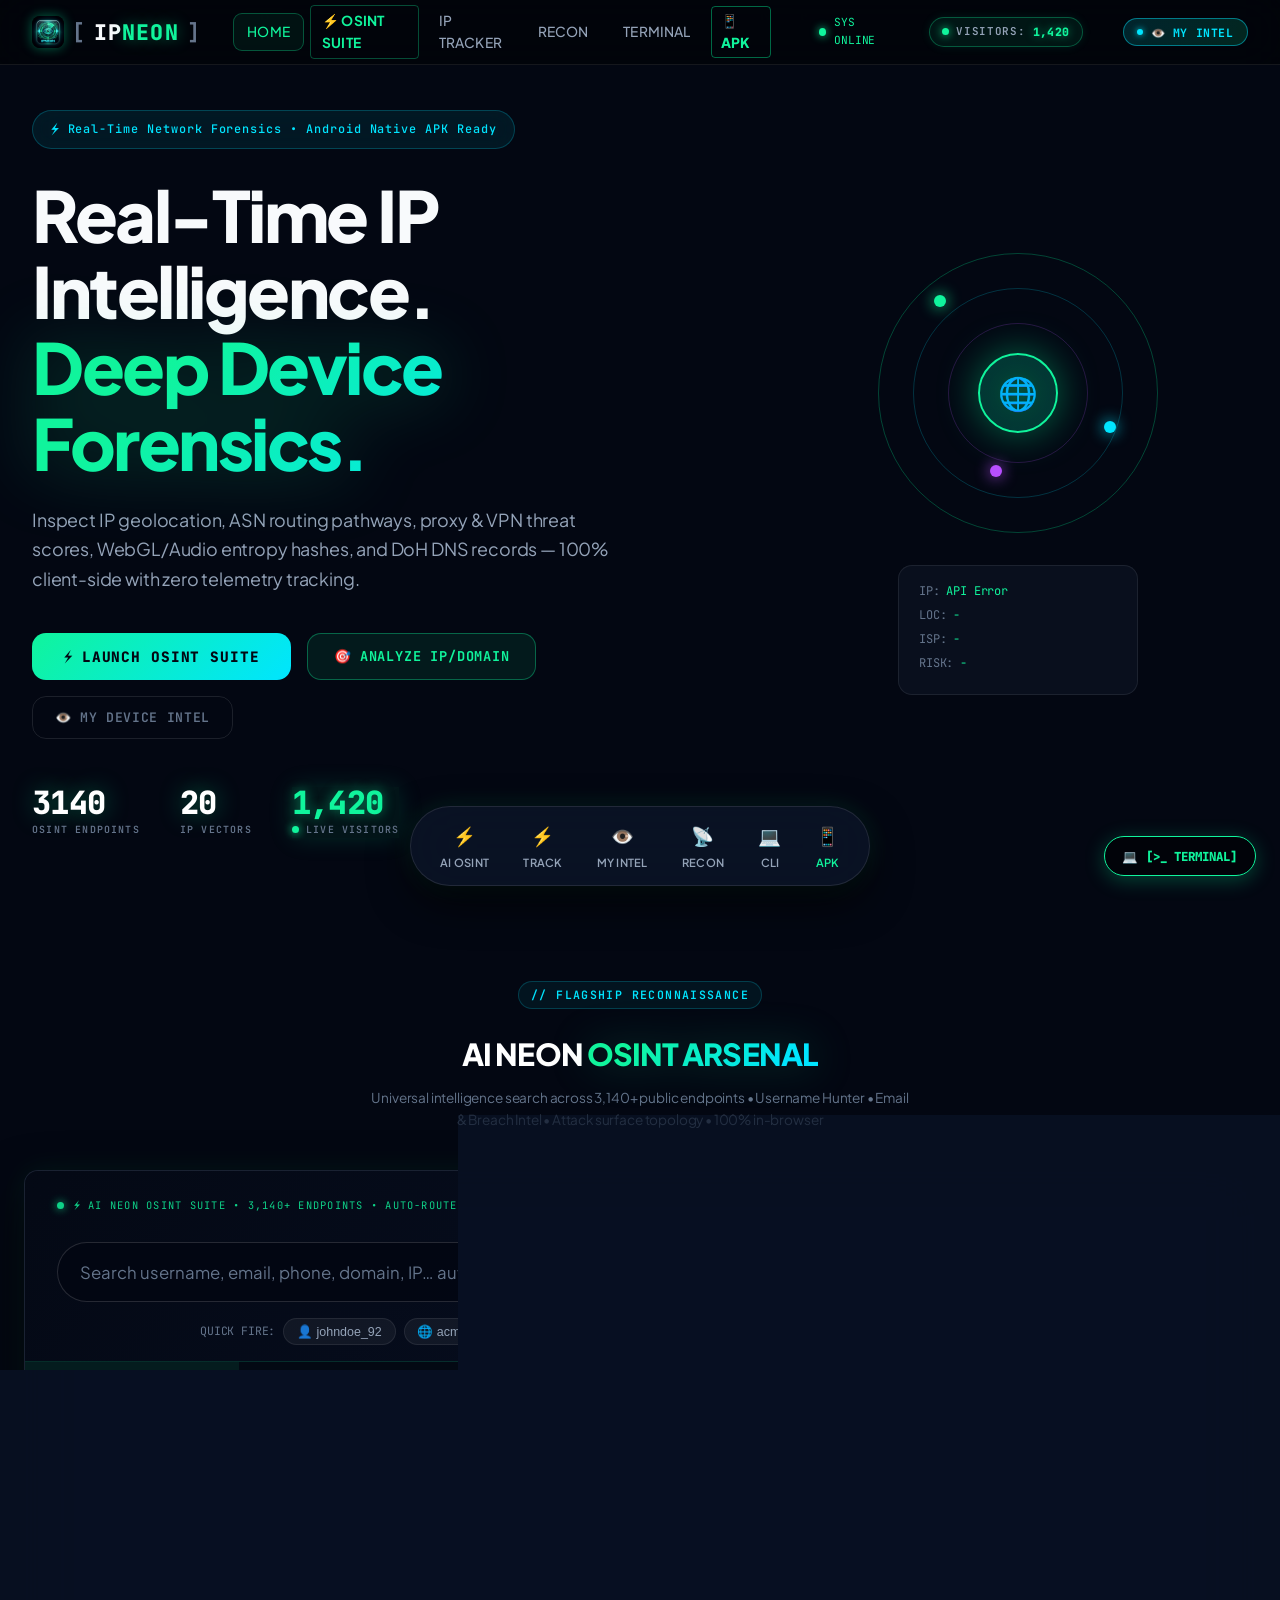
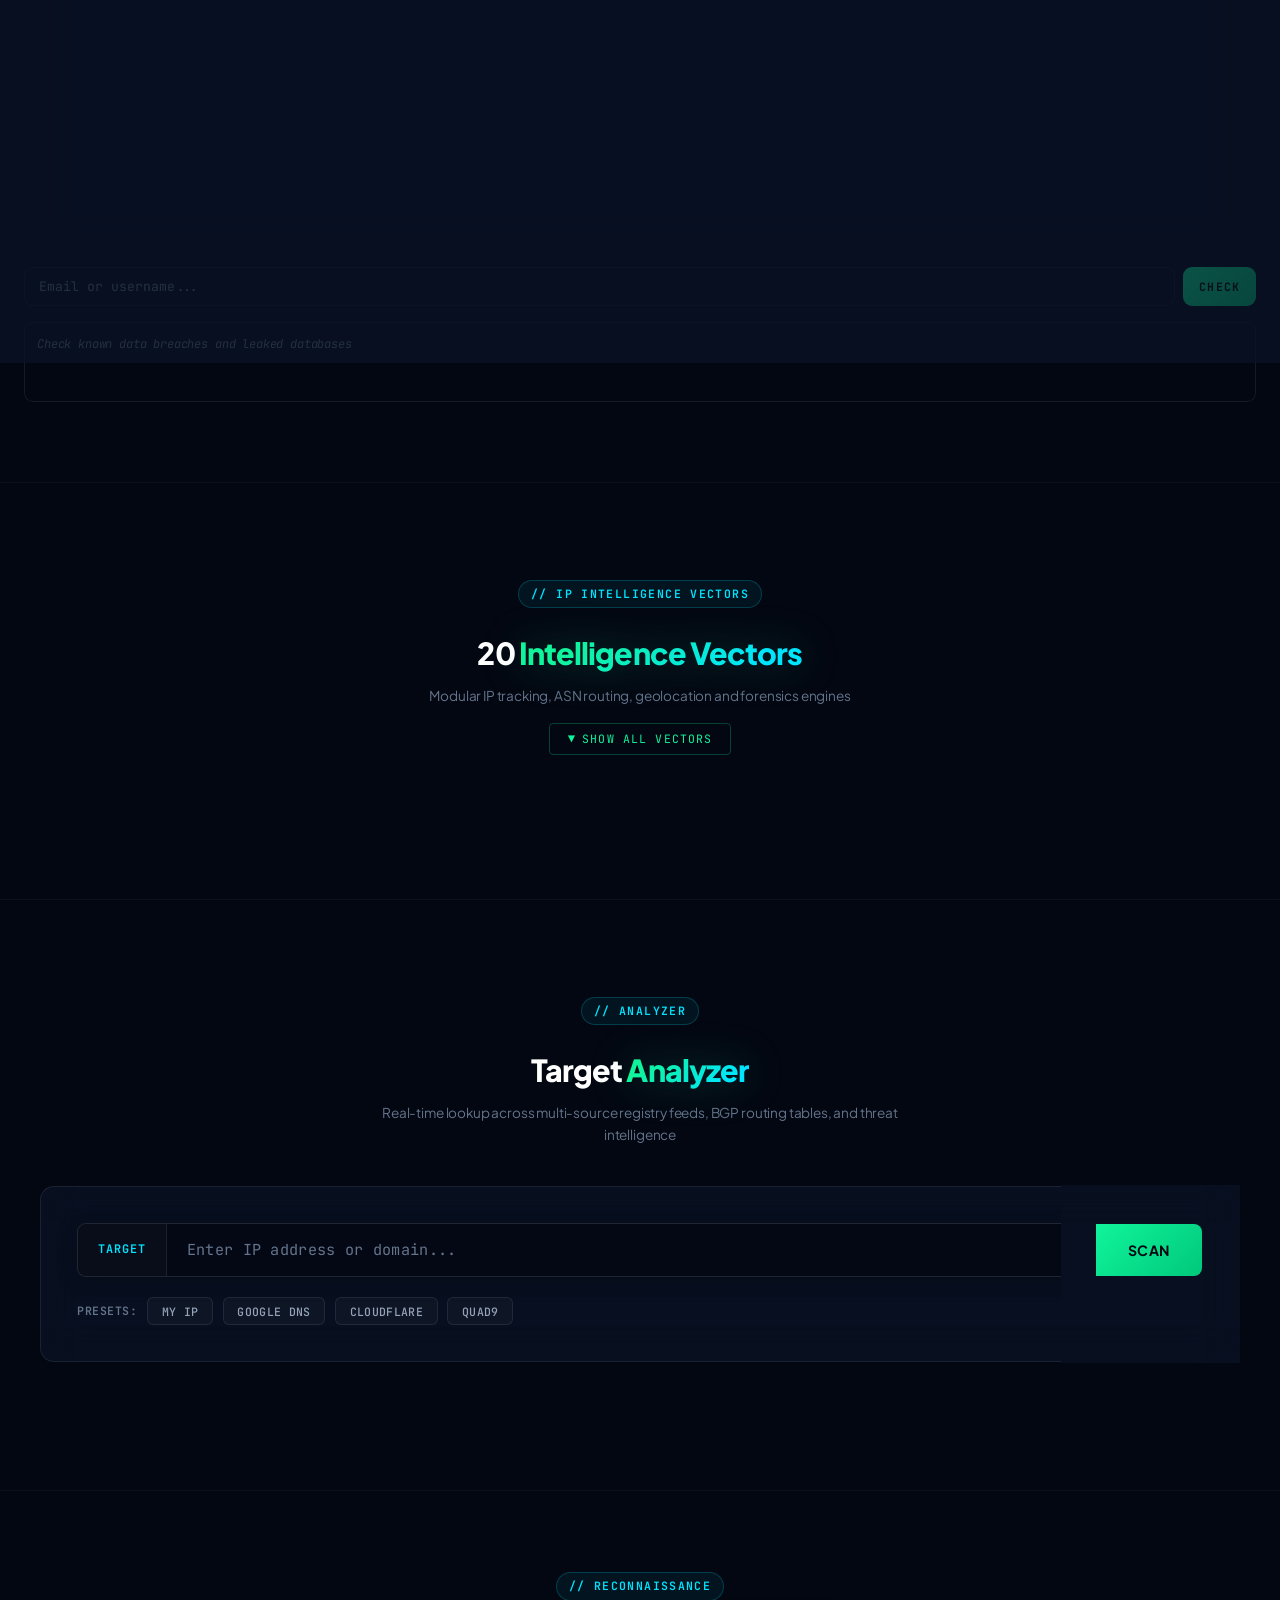
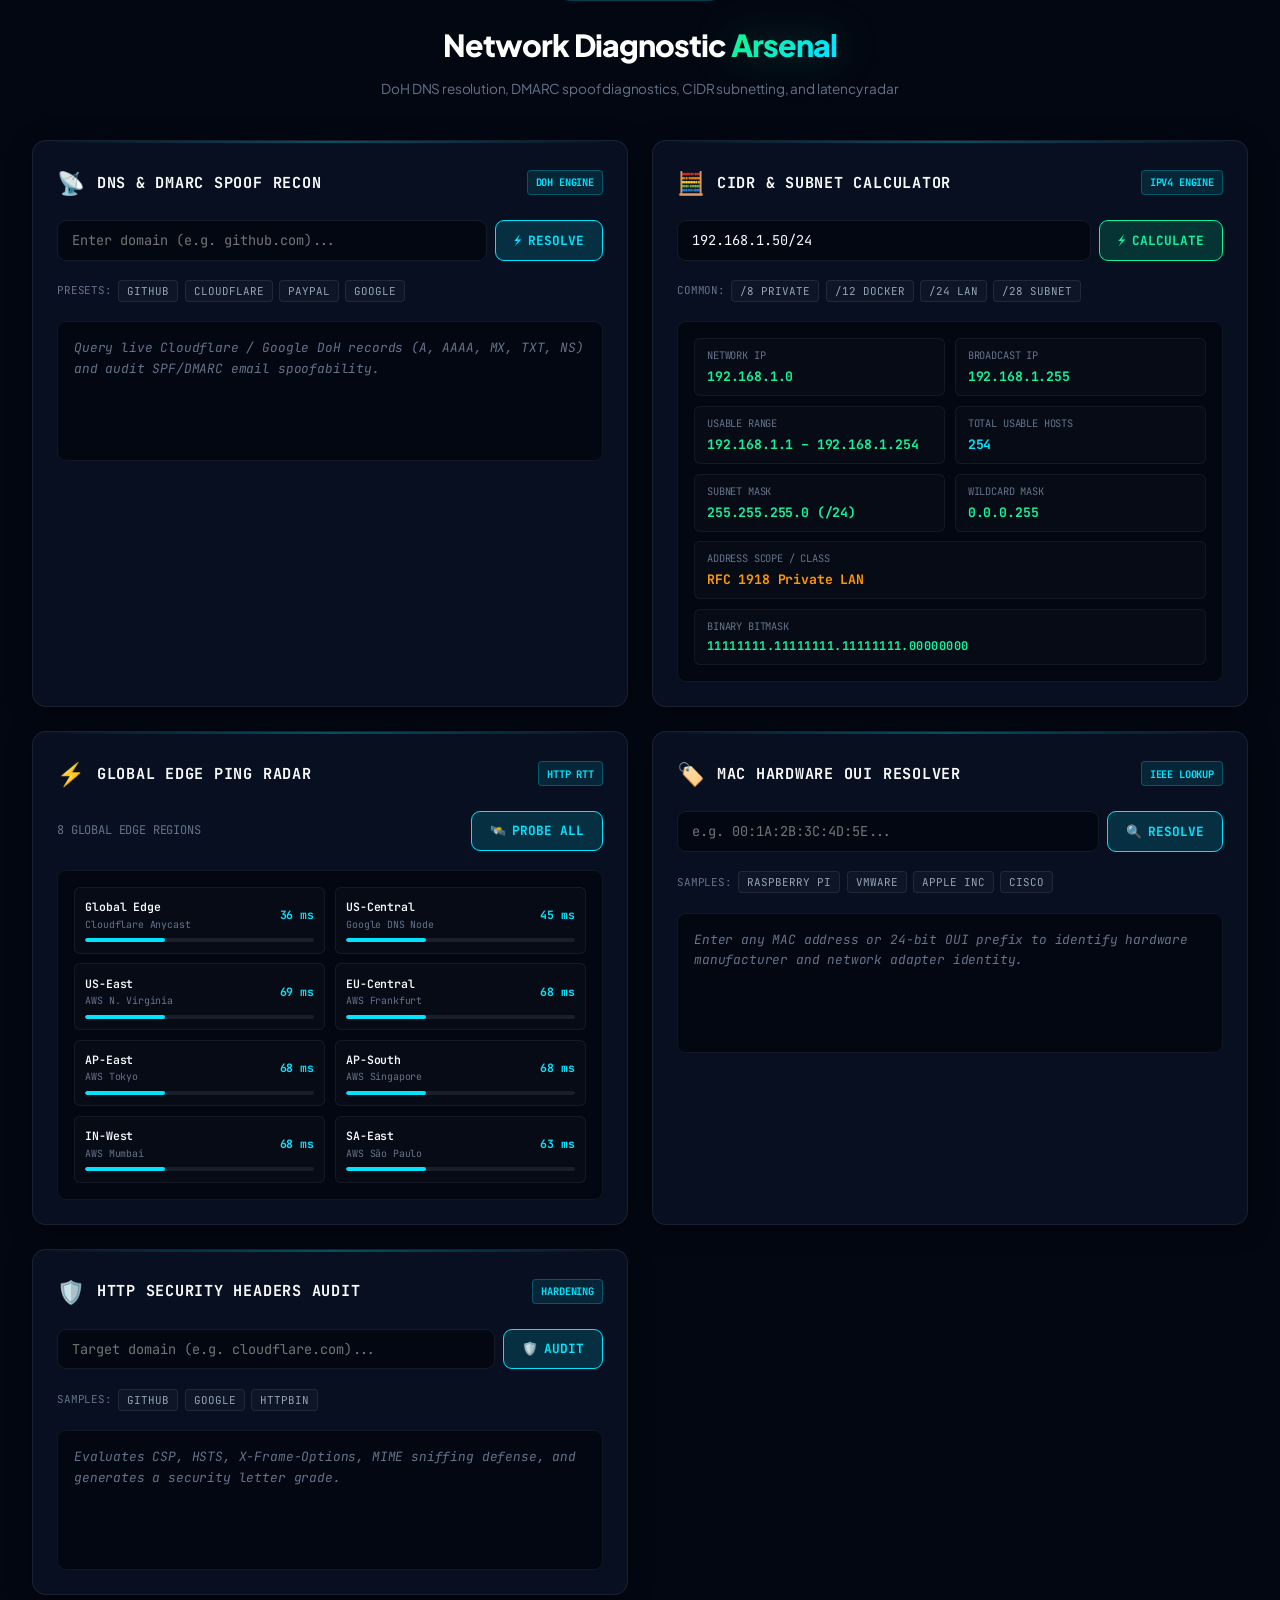
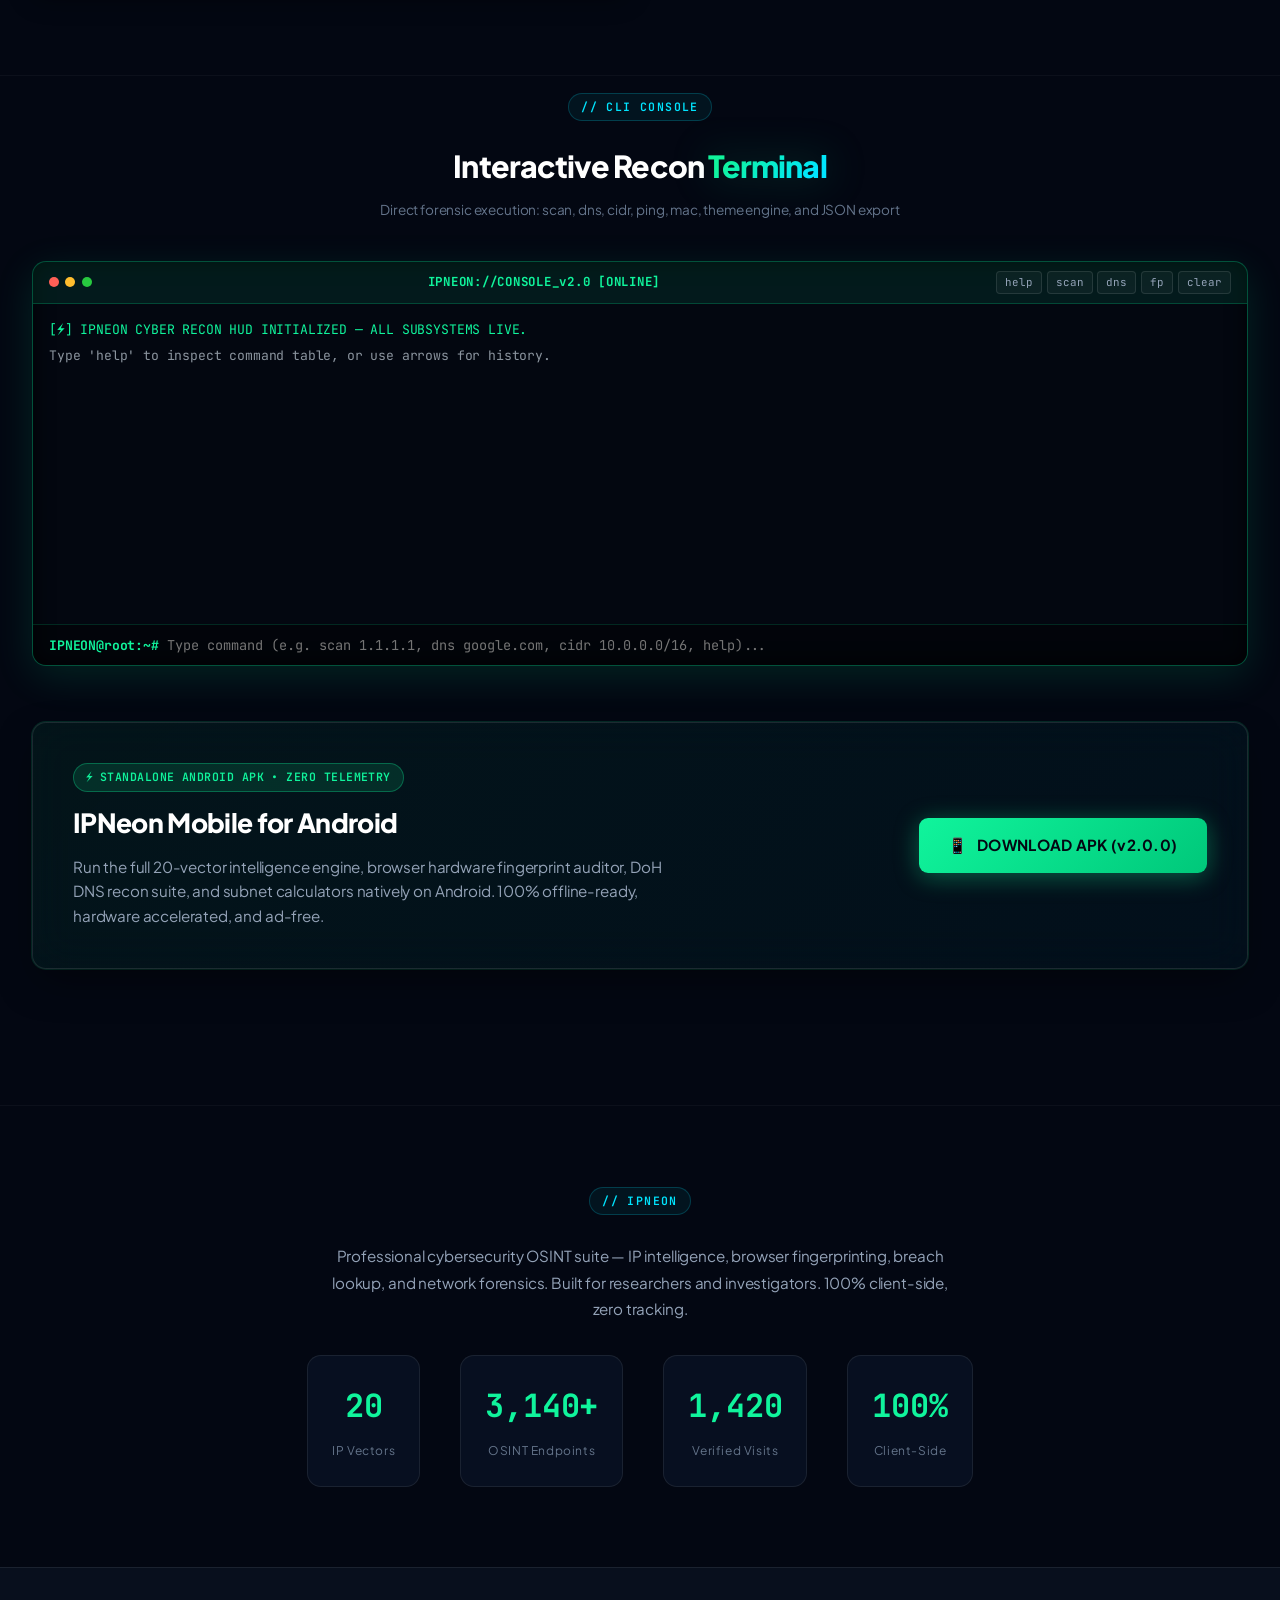
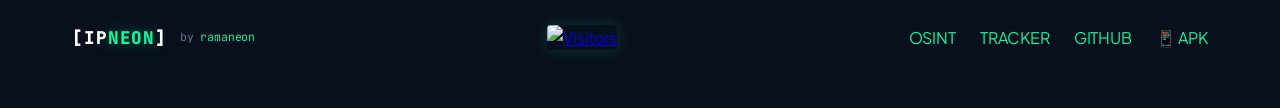
==== commit 6bd9b4a0: "feat: integrate Fingerprint.to Pro Smart Signals & Persistent Cross-Session Visitor ID engine into I" ====
--- a/index.html
+++ b/index.html
@@ -625,6 +625,37 @@
     <!-- Fingerprint Analysis Grid -->
     <div class="fp-grid">
 
+      <!-- SMART SIGNALS RADAR (Fingerprint.to Enterprise Engine) -->
+      <div class="fp-card fp-card-full" style="border-color: rgba(16, 244, 156, 0.4); background: linear-gradient(135deg, rgba(8, 16, 36, 0.95), rgba(4, 9, 20, 0.95));">
+        <div class="fp-card-header">
+          <div class="fp-card-title-group">
+            <span class="fp-card-icon">⚡</span>
+            <span class="fp-card-title">SMART SIGNALS &amp; THREAT TELEMETRY</span>
+          </div>
+          <span class="fp-card-tag" style="background: rgba(16,244,156,0.15); color: var(--neon-green);">FINGERPRINT.TO PARITY</span>
+        </div>
+        <div class="fp-card-body">
+          <div style="display: grid; grid-template-columns: repeat(auto-fit, minmax(220px, 1fr)); gap: 1rem; margin-bottom: 0.8rem;">
+            <div class="fp-prop-row" style="flex-direction: column; align-items: flex-start; gap: 0.3rem;">
+              <span class="fp-prop-label">VISITOR VELOCITY &amp; HISTORY</span>
+              <span class="fp-prop-val highlight" id="fp-visit-velocity">Visit #1 (New Session)</span>
+            </div>
+            <div class="fp-prop-row" style="flex-direction: column; align-items: flex-start; gap: 0.3rem;">
+              <span class="fp-prop-label">SUSPECT RISK SCORE</span>
+              <span class="fp-prop-val" id="fp-suspect-score" style="color: var(--neon-green); font-weight: 700;">5.0% (Low Risk / Authentic)</span>
+            </div>
+            <div class="fp-prop-row" style="flex-direction: column; align-items: flex-start; gap: 0.3rem;">
+              <span class="fp-prop-label">BROWSER INTEGRITY / TAMPERING</span>
+              <span class="fp-prop-val" id="fp-tamper-status" style="color: var(--neon-green);">Clean (Native Prototypes Intact)</span>
+            </div>
+            <div class="fp-prop-row" style="flex-direction: column; align-items: flex-start; gap: 0.3rem;">
+              <span class="fp-prop-label">EXECUTION ENVIRONMENT</span>
+              <span class="fp-prop-val cyan" id="fp-vm-status">Bare Metal Hardware</span>
+            </div>
+          </div>
+        </div>
+      </div>
+
       <!-- Card 1: Canvas & Visual Signature -->
       <div class="fp-card">
         <div class="fp-card-header">
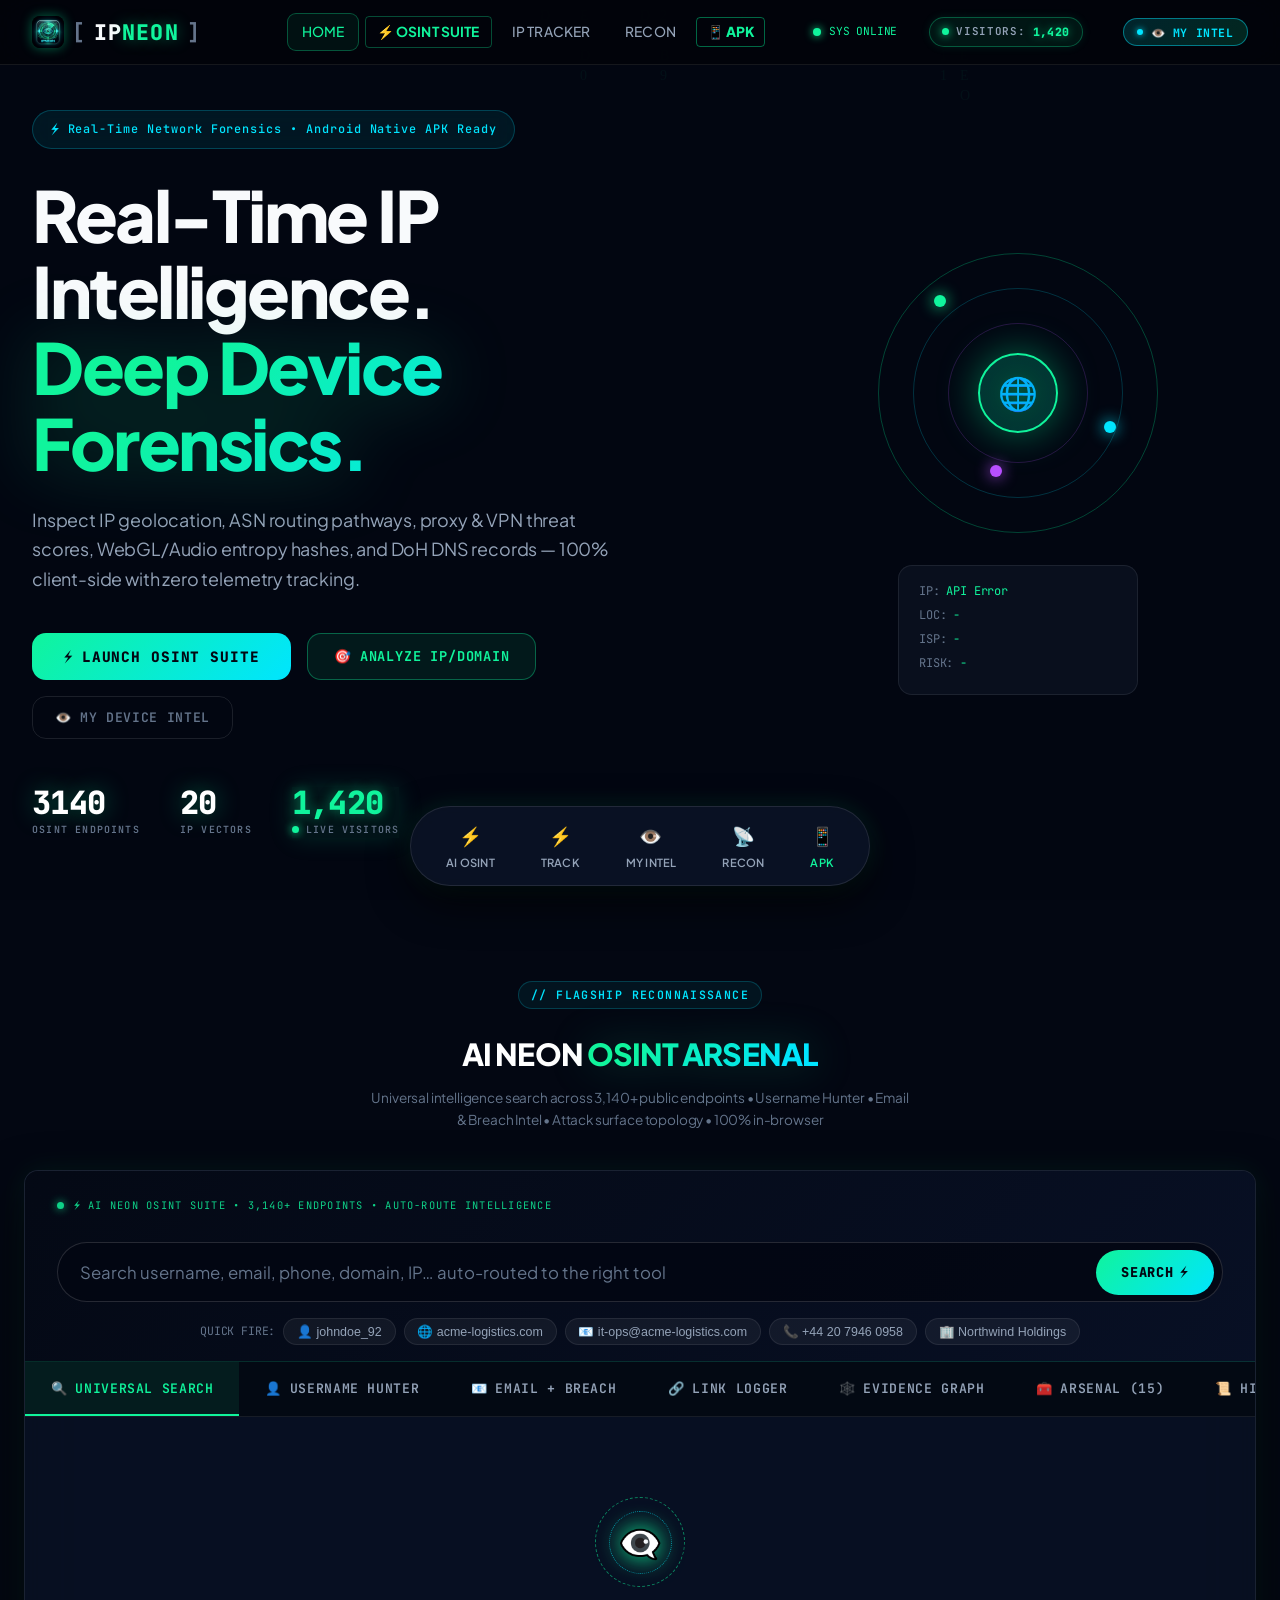
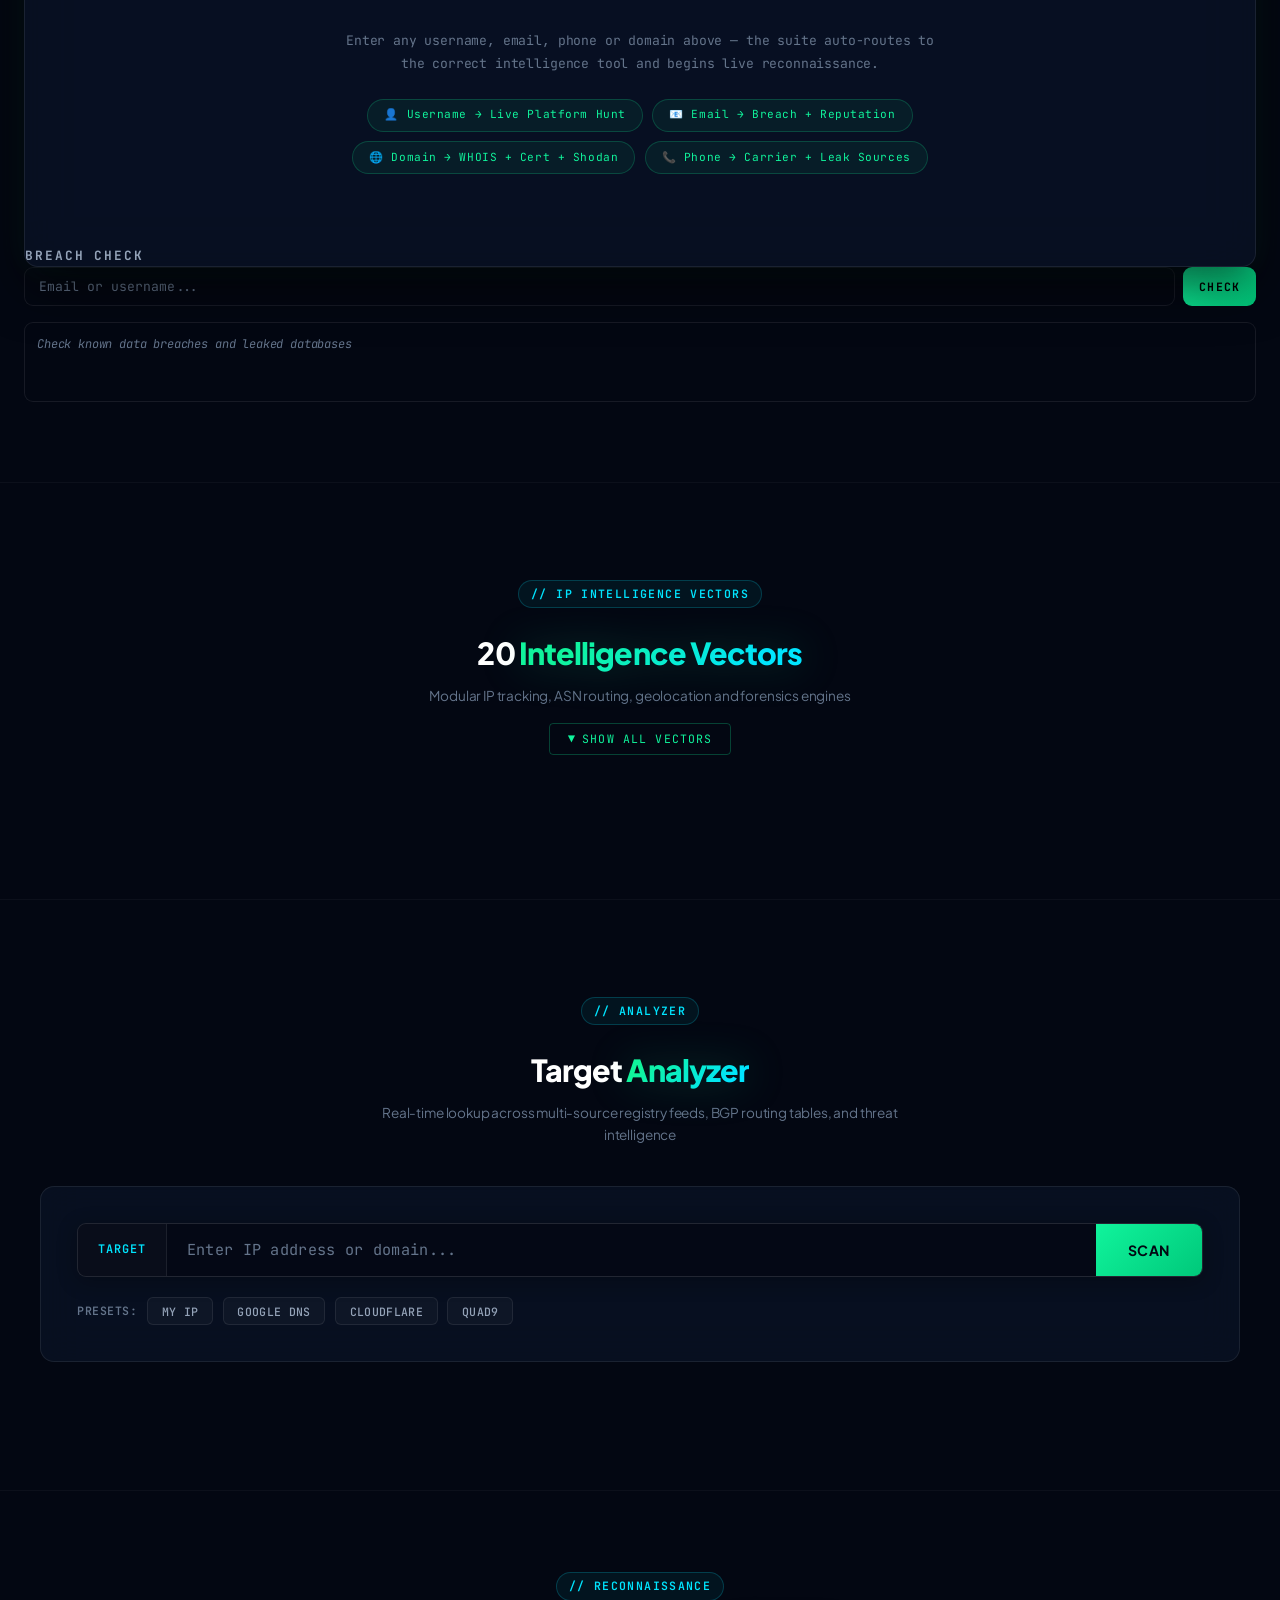
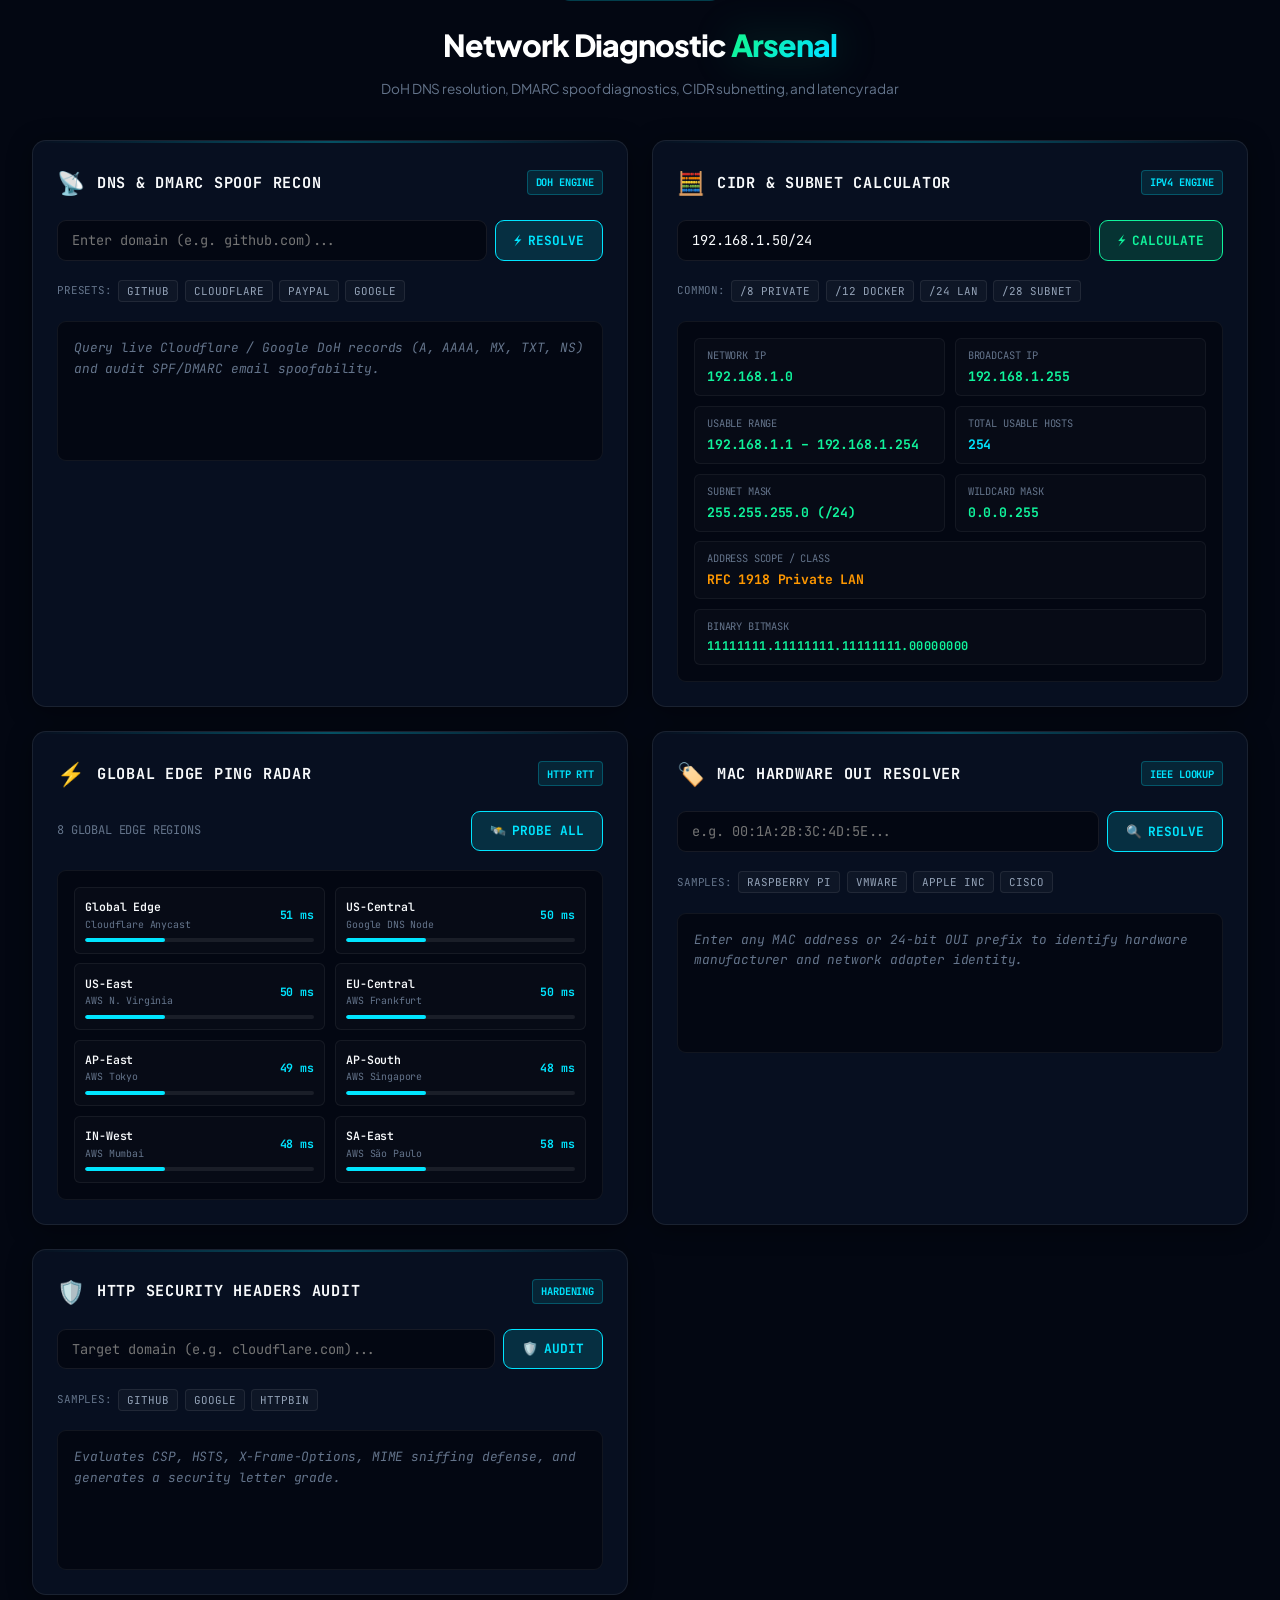
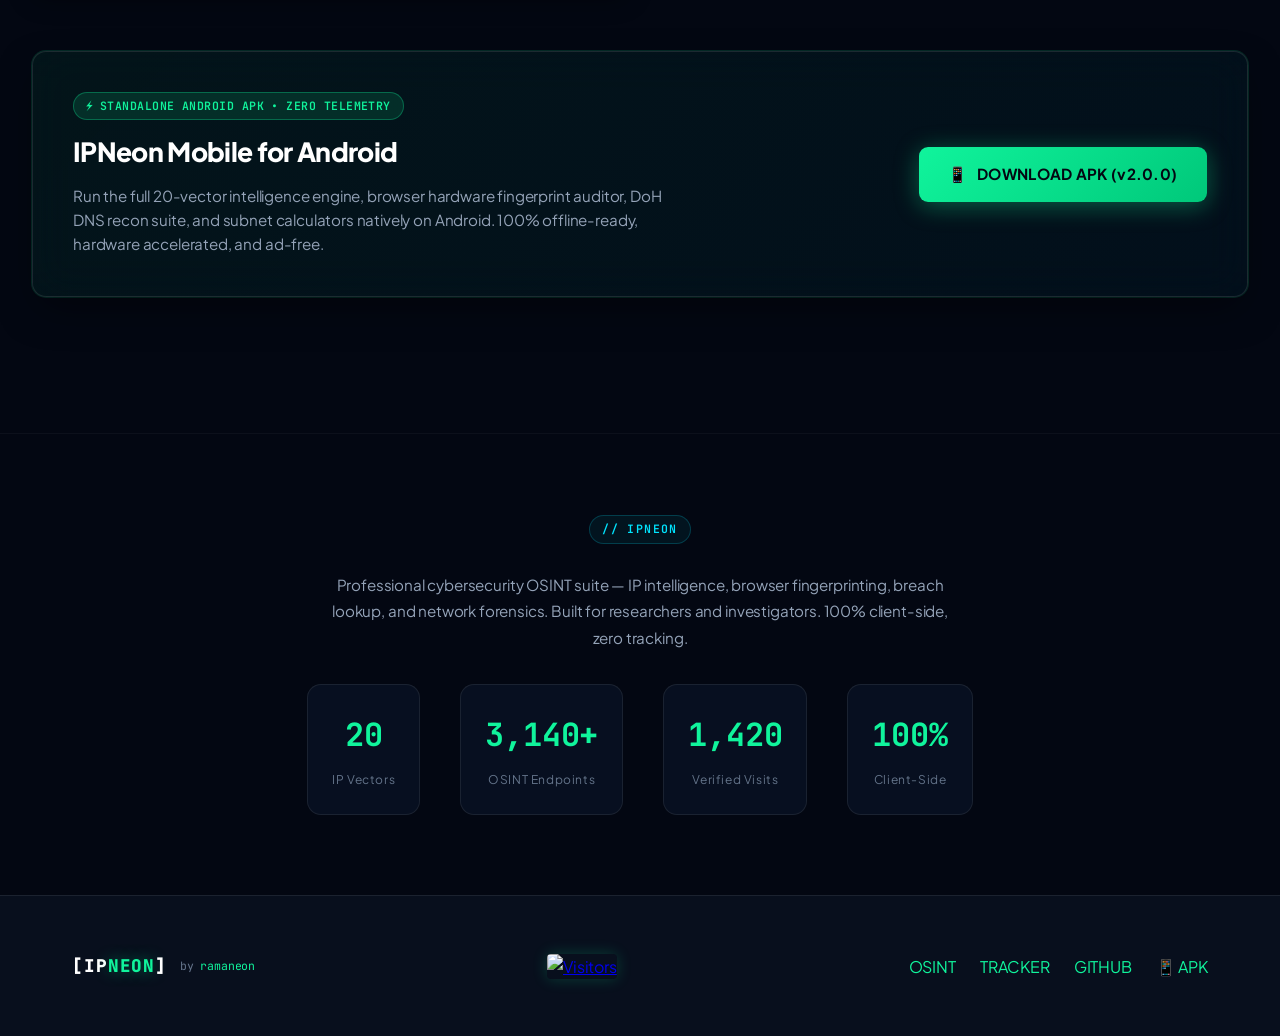
==== commit b5a83eeb: "refactor: excise Interactive Recon Terminal & CLI console — streamlined web interface" ====
--- a/index.html
+++ b/index.html
@@ -40,7 +40,7 @@
         <a href="#ai-osint" class="nav-link nav-link-primary" id="nav-ai-osint">⚡ OSINT SUITE</a>
         <a href="#tracker" class="nav-link" id="nav-tracker">IP TRACKER</a>
         <a href="#recon" class="nav-link" id="nav-recon">RECON</a>
-        <a href="#terminal" class="nav-link" id="nav-terminal">TERMINAL</a>
+        <span style="display:none;" id="nav-terminal"></span>
         <!-- Hidden anchors to preserve JS querySelector compatibility -->
         <span style="display:none;" id="nav-tools"></span>
         <span style="display:none;" id="nav-fingerprint"></span>
@@ -420,42 +420,7 @@
         </div>
       </div>
     </div>
-  </section>
-
-  <!-- INTERACTIVE TERMINAL -->
-  <section class="recon-section" id="terminal" style="padding-top:1rem;">
-    <div class="section-header">
-      <span class="section-tag">// CLI CONSOLE</span>
-      <h2 class="section-title">Interactive Recon <span class="accent">Terminal</span></h2>
-      <p class="section-sub">Direct forensic execution: scan, dns, cidr, ping, mac, theme engine, and JSON export</p>
-    </div>
-
-    <div class="cyber-terminal-panel">
-      <div class="term-topbar">
-        <div class="term-dots">
-          <span class="term-dot term-dot-red"></span>
-          <span class="term-dot term-dot-yellow"></span>
-          <span class="term-dot term-dot-green"></span>
-        </div>
-        <span class="term-title">IPNEON://CONSOLE_v2.0 [ONLINE]</span>
-        <div class="term-quick-btns">
-          <button class="term-qbtn" onclick="execTermQuick('help')">help</button>
-          <button class="term-qbtn" onclick="execTermQuick('scan 8.8.8.8')">scan</button>
-          <button class="term-qbtn" onclick="execTermQuick('dns github.com')">dns</button>
-          <button class="term-qbtn" onclick="execTermQuick('fp')">fp</button>
-          <button class="term-qbtn" onclick="execTermQuick('clear')">clear</button>
-        </div>
-      </div>
-      <div class="term-viewport" id="term-viewport">
-        <div class="term-entry term-line-green">[⚡] IPNEON CYBER RECON HUD INITIALIZED &mdash; ALL SUBSYSTEMS LIVE.</div>
-        <div class="term-entry term-line-out">Type 'help' to inspect command table, or use arrows for history.</div>
-      </div>
-      <div class="term-input-line">
-        <span class="term-prompt">IPNEON@root:~#</span>
-        <input type="text" id="term-input" class="term-cli-input" placeholder="Type command (e.g. scan 1.1.1.1, dns google.com, cidr 10.0.0.0/16, help)..." autocomplete="off" spellcheck="false" />
-      </div>
-    </div>
-
+  
     <!-- NATIVE ANDROID APK RELEASE CTA -->
     <div class="apk-cta-banner">
       <div class="apk-cta-info">
@@ -473,6 +438,7 @@
     </div>
   </section>
 
+
   <section class="log-section" id="log-section" style="display:none;">
     <div class="log-header" id="log-header">
       <span class="log-title">// ACTIVITY LOG</span>
@@ -534,10 +500,7 @@
     </div>
   </div>
 
-  <!-- FLOATING QUICK HUD TERMINAL BUTTON -->
-  <button class="floating-term-btn" onclick="scrollToSection('terminal')">
-    <span>💻</span> [>_ TERMINAL]
-  </button>
+  
 
   <!-- MOBILE CYBER BOTTOM DOCK -->
   <nav class="mobile-cyber-dock" id="mobile-dock">
@@ -557,10 +520,7 @@
       <span class="dock-icon">📡</span>
       <span class="dock-label">RECON</span>
     </a>
-    <a href="#terminal" class="dock-btn" onclick="dockNav('terminal')">
-      <span class="dock-icon">💻</span>
-      <span class="dock-label">CLI</span>
-    </a>
+    
     <a href="ipneon.apk" download class="dock-btn" style="color:var(--neon-green);">
       <span class="dock-icon">📱</span>
       <span class="dock-label">APK</span>
